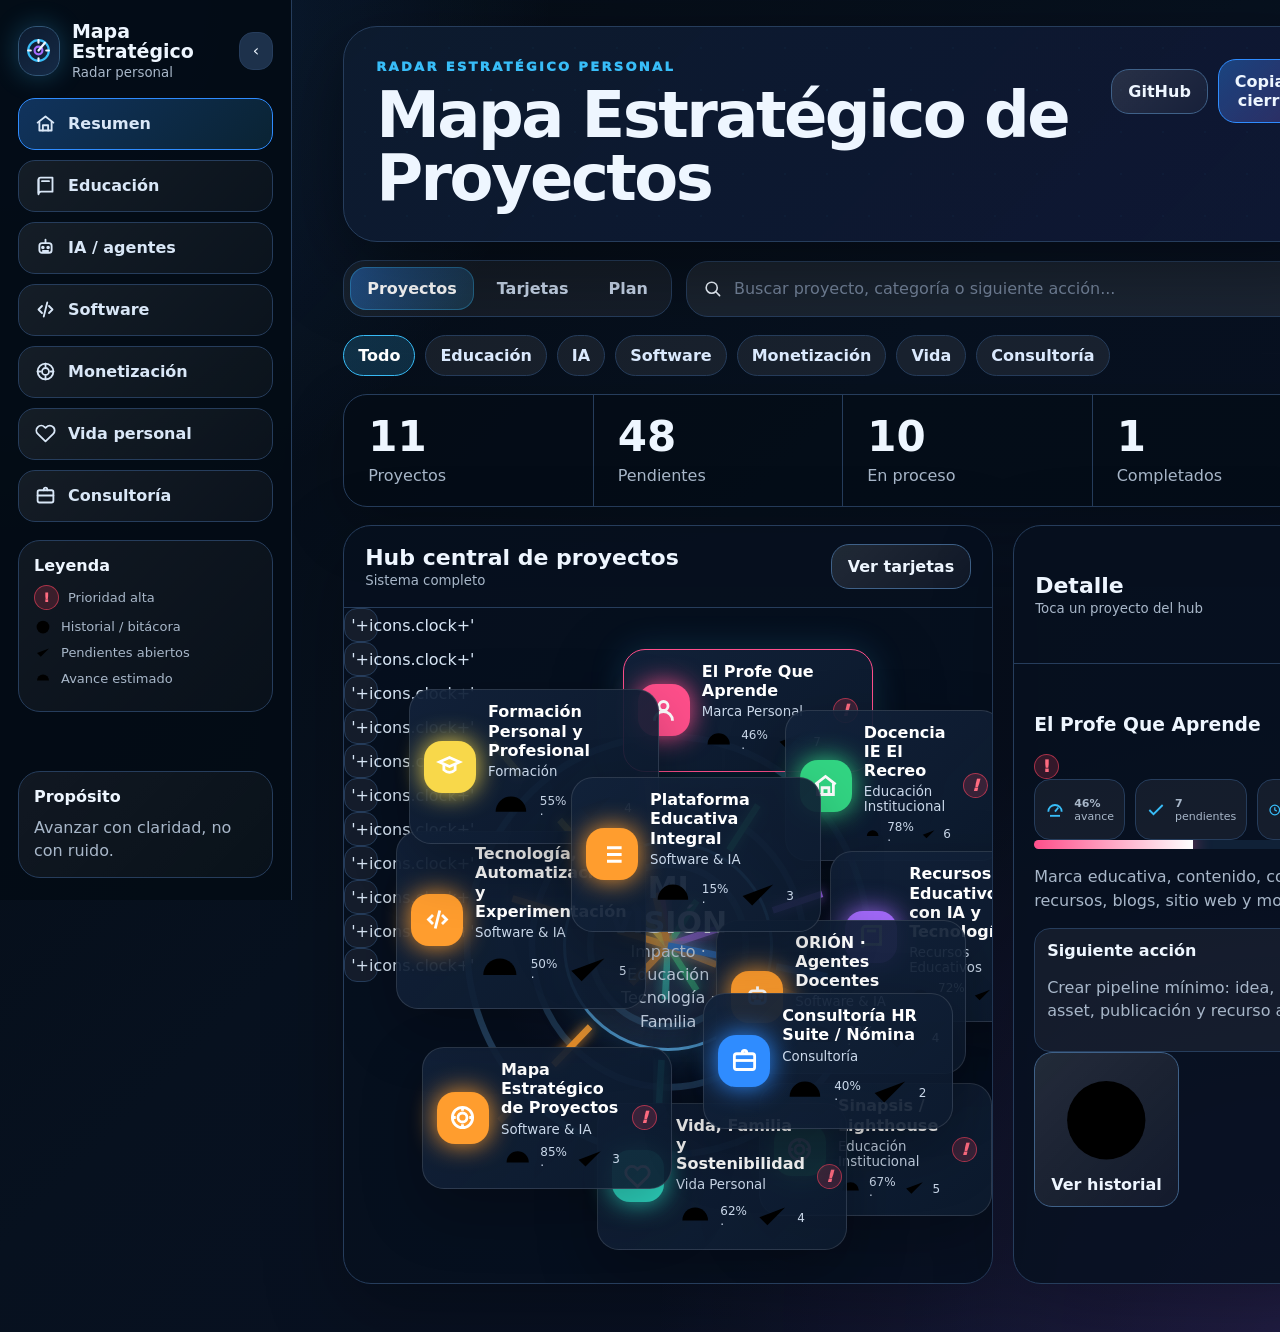
==== index.html @ 44d4d906 "Ajustar vista tablet con hub flotante y modal de proyecto" ====
<!doctype html>
<html lang="es">
<head>
<meta charset="utf-8" />
<meta name="viewport" content="width=device-width, initial-scale=1" />
<meta name="theme-color" content="#07111f" />
<title>Mapa Estratégico de Proyectos</title>
<style>
:root{--bg:#07111f;--panel:#0b1628;--card:#12223a;--card2:#17283f;--line:#263d5c;--line2:#3f6188;--txt:#eef6ff;--muted:#a8b7c9;--soft:#1d314b;--blue:#2f8cff;--cyan:#38bdf8;--green:#32d583;--purple:#a66cff;--pink:#ff4f8b;--orange:#ff9d2e;--yellow:#f8d84a;--teal:#2dd4bf;--red:#ff435f;--shadow:0 24px 80px rgba(0,0,0,.38)}
*{box-sizing:border-box}html{scroll-behavior:smooth}body{margin:0;min-height:100vh;color:var(--txt);font-family:Inter,system-ui,-apple-system,"Segoe UI",Roboto,Arial,sans-serif;background:radial-gradient(circle at top left,rgba(47,140,255,.18),transparent 30%),radial-gradient(circle at bottom right,rgba(166,108,255,.14),transparent 34%),linear-gradient(135deg,#050b13,#07111f 48%,#0a1024)}button,input,a{font:inherit}button{cursor:pointer}svg{display:block}.shell{display:grid;grid-template-columns:292px 1fr;min-height:100vh}.side{position:sticky;top:0;height:100vh;padding:22px 18px;background:rgba(4,12,22,.94);border-right:1px solid var(--line);display:flex;flex-direction:column;gap:18px;transition:.25s;z-index:40}.side.collapsed{width:90px}.brand{display:flex;align-items:center;gap:12px;min-height:56px;text-decoration:none;color:var(--txt)}.logo{width:50px;height:50px;border-radius:18px;display:grid;place-items:center;background:linear-gradient(145deg,#0d1b2f,#152a46);border:1px solid #315677;box-shadow:0 0 26px rgba(56,189,248,.28)}.logo svg{width:31px;height:31px}.brand b{display:block;font-size:19px;line-height:1.05}.brand small{display:block;color:var(--muted);margin-top:3px}.collapse{margin-left:auto;width:38px;height:38px;border:1px solid var(--line);border-radius:14px;background:var(--soft);color:var(--txt)}.side.collapsed .brandText,.side.collapsed .nav span,.side.collapsed .legend,.side.collapsed .purpose{display:none}.side.collapsed .brand{justify-content:center}.side.collapsed .collapse{position:absolute;right:-18px;top:28px}.nav{display:grid;gap:10px}.nav button{height:52px;border:1px solid var(--line);border-radius:17px;background:linear-gradient(135deg,rgba(255,255,255,.07),rgba(255,255,255,.03));color:#d9e7f7;display:flex;align-items:center;gap:12px;padding:0 16px;text-align:left;font-weight:780;transition:.2s}.nav button:hover,.nav button.active{background:linear-gradient(135deg,rgba(47,140,255,.30),rgba(56,189,248,.13));border-color:#2f8cff}.nav svg{width:21px;height:21px;stroke:currentColor;fill:none;stroke-width:2.1;stroke-linecap:round;stroke-linejoin:round}.legend,.purpose{border:1px solid var(--line);border-radius:22px;padding:15px;background:linear-gradient(135deg,rgba(255,255,255,.055),rgba(255,255,255,.025))}.legend h4,.purpose h4{margin:0 0 10px}.legendRow{display:flex;align-items:center;gap:9px;color:var(--muted);font-size:13px;margin:8px 0}.legendRow svg{width:18px;height:18px}.purpose{margin-top:auto}.purpose p{margin:0;color:var(--muted);line-height:1.45}.main{min-width:0;padding:26px clamp(18px,4vw,58px) 48px;display:grid;gap:18px}.topbar{display:none}.hero{display:flex;justify-content:space-between;gap:18px;align-items:flex-start;border:1px solid var(--line);border-radius:34px;padding:32px;background:linear-gradient(135deg,rgba(13,27,47,.96),rgba(14,23,52,.9));box-shadow:var(--shadow);position:relative;overflow:hidden}.hero:before{content:"";position:absolute;inset:0;background-image:radial-gradient(circle,rgba(56,189,248,.18) 1px,transparent 1.5px);background-size:42px 42px;opacity:.16}.hero>*{position:relative}.eyebrow{margin:0 0 10px;color:var(--cyan);letter-spacing:.18em;text-transform:uppercase;font-weight:950;font-size:13px}.hero h1{margin:0;font-size:clamp(34px,5vw,70px);line-height:.98;letter-spacing:-.04em}.heroActions{display:flex;gap:10px;align-items:center}.btn{border:1px solid var(--line2);border-radius:18px;padding:12px 16px;color:var(--txt);background:linear-gradient(135deg,rgba(255,255,255,.11),rgba(255,255,255,.04));text-decoration:none;font-weight:850;transition:.18s}.btn:hover,.chip:hover,.tab:hover{transform:translateY(-1px);filter:brightness(1.08)}.btn.primary{background:linear-gradient(135deg,rgba(47,140,255,.38),rgba(166,108,255,.22));border-color:#2f8cff}.tabs{display:grid;grid-template-columns:auto 1fr;gap:14px;align-items:center}.tabbox{display:flex;gap:6px;padding:6px;background:rgba(255,255,255,.06);border:1px solid var(--line);border-radius:22px;overflow:auto}.tab{white-space:nowrap;border:0;border-radius:16px;padding:12px 17px;color:#c8d7eb;background:transparent;font-weight:850}.tab.active{color:#fff;background:linear-gradient(135deg,rgba(47,140,255,.42),rgba(56,189,248,.15));box-shadow:inset 0 0 0 1px rgba(56,189,248,.35)}.search{display:flex;align-items:center;gap:10px;min-height:56px;padding:0 16px;border:1px solid var(--line);border-radius:22px;background:rgba(255,255,255,.08);min-width:0}.search input{border:0;outline:0;background:transparent;color:var(--txt);width:100%;min-width:0}.search input::placeholder{color:#74849b}.filters{display:flex;flex-wrap:wrap;gap:10px}.chip{border:1px solid var(--line);border-radius:999px;padding:10px 14px;color:#dbeafe;background:rgba(255,255,255,.07);font-weight:820}.chip.active{background:rgba(56,189,248,.18);border-color:#38bdf8;color:#fff}.stats{display:grid;grid-template-columns:repeat(4,minmax(0,1fr));border:1px solid var(--line);border-radius:24px;overflow:hidden;background:rgba(4,12,22,.72);box-shadow:0 20px 60px rgba(0,0,0,.23)}.stat{padding:21px 24px;border-right:1px solid var(--line)}.stat:last-child{border-right:0}.stat b{display:block;font-size:42px;line-height:1;margin-bottom:8px}.stat span{color:var(--muted)}.view{display:none;animation:fadeUp .28s ease both}.view.active{display:block}@keyframes fadeUp{from{opacity:0;transform:translateY(10px)}to{opacity:1;transform:none}}.panel{border:1px solid var(--line);border-radius:28px;background:rgba(7,17,31,.82);box-shadow:0 24px 80px rgba(0,0,0,.28);overflow:hidden}.panelHead{padding:18px 21px;border-bottom:1px solid var(--line);display:flex;align-items:center;justify-content:space-between;gap:12px}.panelHead h2{margin:0;font-size:22px}.panelHead small{color:var(--muted)}.desktopHub{display:grid;grid-template-columns:minmax(650px,1.55fr) minmax(330px,.75fr);gap:20px}.radar{position:relative;min-height:675px;overflow:hidden;background:radial-gradient(circle at 50% 50%,rgba(56,189,248,.13),transparent 20%),radial-gradient(circle at 50% 50%,rgba(166,108,255,.08),transparent 38%)}.orbits{position:absolute;inset:0;width:100%;height:100%;z-index:0}.pulseLine{stroke-dasharray:8 9;animation:lineFlow 7s linear infinite}@keyframes lineFlow{to{stroke-dashoffset:-160}}.centerNode{position:absolute;z-index:2;left:50%;top:50%;transform:translate(-50%,-50%);width:210px;height:210px;border-radius:50%;display:grid;place-items:center;text-align:center;padding:26px;border:3px solid rgba(91,177,234,.8);background:radial-gradient(circle at 35% 24%,rgba(255,255,255,.12),rgba(18,34,58,.96));box-shadow:0 0 40px rgba(56,189,248,.22),inset 0 0 35px rgba(56,189,248,.08);animation:corePulse 3.2s ease-in-out infinite}@keyframes corePulse{50%{box-shadow:0 0 54px rgba(56,189,248,.34),inset 0 0 40px rgba(56,189,248,.13)}}.centerNode b{font-size:30px}.centerNode span{color:#cbd9eb;line-height:1.45}.floatNode{position:absolute;z-index:3;min-width:218px;max-width:250px;border:1px solid rgba(255,255,255,.12);border-radius:22px;padding:12px 14px;background:linear-gradient(135deg,rgba(18,34,58,.95),rgba(13,27,47,.90));box-shadow:0 22px 60px rgba(0,0,0,.26);display:grid;grid-template-columns:52px 1fr auto;align-items:center;gap:12px;color:var(--txt);text-align:left;transition:.22s;animation:floatIn .45s ease both, hoverFloat 5s ease-in-out infinite;animation-delay:var(--d,0s)}@keyframes floatIn{from{opacity:0;transform:translateY(18px) scale(.96)}to{opacity:1;transform:none}}@keyframes hoverFloat{50%{translate:0 -5px}}.floatNode:hover,.floatNode.selected{border-color:var(--c);box-shadow:0 0 34px rgba(56,189,248,.18),0 20px 70px rgba(0,0,0,.34);transform:translateY(-3px)}.nodeIcon{width:52px;height:52px;border-radius:18px;background:var(--c);display:grid;place-items:center;box-shadow:0 0 26px var(--c)}.nodeIcon svg{width:27px;height:27px;stroke:#fff;fill:none;stroke-width:2.5}.floatNode b{font-size:16px;line-height:1.14;color:#fff}.floatNode small{display:block;color:#cbd9eb;margin-top:4px}.nodeStats{display:flex;align-items:center;gap:6px;margin-top:6px;color:#cbd9eb;font-size:12px}.warn{display:inline-grid;place-items:center;width:25px;height:25px;border-radius:999px;background:rgba(255,67,95,.18);border:1px solid rgba(255,67,95,.58);color:#ff6b80;font-weight:950;animation:warnPulse 1.9s ease-in-out infinite}@keyframes warnPulse{50%{box-shadow:0 0 18px rgba(255,67,95,.35)}}.histBtn{width:34px;height:34px;border-radius:13px;border:1px solid var(--line);background:rgba(255,255,255,.06);color:#d9e7f7;display:grid;place-items:center;transition:.18s}.histBtn:hover{border-color:var(--cyan);background:rgba(56,189,248,.14)}.histBtn svg{width:19px;height:19px;stroke:currentColor;fill:none;stroke-width:2.2}.p0{left:43%;top:6%}.p1{left:68%;top:15%}.p2{left:75%;top:36%}.p3{left:64%;bottom:10%}.p4{left:39%;bottom:5%}.p5{left:12%;bottom:14%}.p6{left:8%;top:33%}.p7{left:10%;top:12%}.p8{right:4%;bottom:31%}.p9{left:35%;top:25%}.p10{right:6%;top:57%}.sidePanel{display:grid;gap:12px}.sidePanel .detail{padding:20px}.iconStats{display:grid;grid-template-columns:repeat(3,1fr);gap:10px}.miniStat{border:1px solid var(--line);border-radius:16px;padding:10px;background:rgba(255,255,255,.055);display:flex;align-items:center;gap:9px}.miniStat svg{width:20px;height:20px;stroke:var(--cyan);fill:none;stroke-width:2.2}.miniStat b{display:block}.miniStat span{display:block;color:var(--muted);font-size:11px}.progress{height:9px;background:#102137;border-radius:999px;overflow:hidden}.progress i{display:block;height:100%;background:linear-gradient(90deg,var(--c),#fff);box-shadow:0 0 18px var(--c)}.detail p{color:var(--muted);line-height:1.46}.miniBox{border:1px solid var(--line);border-radius:16px;padding:12px;background:rgba(255,255,255,.05)}.cardsGrid{display:grid;grid-template-columns:repeat(3,minmax(260px,1fr));gap:16px}.projectCard{border:1px solid var(--line);border-radius:24px;background:linear-gradient(145deg,rgba(18,34,58,.96),rgba(11,22,40,.98));box-shadow:0 20px 70px rgba(0,0,0,.25);padding:18px;display:grid;gap:13px;position:relative;overflow:hidden;color:var(--txt);text-align:left;transition:.2s}.projectCard:hover{transform:translateY(-3px)}.projectCard:before{content:"";position:absolute;left:0;top:0;right:0;height:4px;background:var(--c)}.projectCardTop{display:grid;grid-template-columns:48px 1fr auto;align-items:center;gap:12px}.projectCard h3{margin:0;font-size:18px}.projectCard p{margin:0;color:var(--muted);line-height:1.45}.tags{display:flex;flex-wrap:wrap;gap:6px}.tag{font-size:11px;padding:5px 8px;border-radius:999px;background:rgba(255,255,255,.08);border:1px solid var(--line);color:#c8d7eb}.planList{display:grid;gap:12px}.planItem{display:grid;grid-template-columns:auto 1fr auto;gap:12px;align-items:start;border:1px solid var(--line);border-left:5px solid var(--c);border-radius:18px;padding:15px;background:rgba(255,255,255,.05)}.planItem p{margin:4px 0 0;color:var(--muted)}.mobileList{display:none}.modal{position:fixed;inset:0;z-index:90;display:none;align-items:center;justify-content:center;padding:18px;background:rgba(1,6,13,.66);backdrop-filter:blur(10px)}.modal.open{display:flex;animation:fadeUp .18s ease both}.modalCard{width:min(640px,100%);max-height:min(86vh,780px);overflow:auto;border:1px solid var(--line2);border-radius:28px;background:linear-gradient(145deg,#0b1628,#111f35);box-shadow:0 30px 100px rgba(0,0,0,.55);animation:modalIn .22s ease both}@keyframes modalIn{from{opacity:0;transform:translateY(16px) scale(.97)}to{opacity:1;transform:none}}.modalHead{display:grid;grid-template-columns:58px 1fr auto;gap:13px;align-items:center;padding:20px;border-bottom:1px solid var(--line)}.modalIcon{width:58px;height:58px;border-radius:20px;display:grid;place-items:center;background:var(--c);box-shadow:0 0 24px var(--c)}.modalIcon svg{width:31px;height:31px;stroke:#fff;fill:none;stroke-width:2.5}.modalHead h3{margin:0}.close{width:38px;height:38px;border-radius:14px;border:1px solid var(--line);background:rgba(255,255,255,.07);color:#fff}.modalBody{padding:18px 20px;display:grid;gap:14px}.historyList{display:grid;gap:9px}.historyItem{display:grid;grid-template-columns:auto 1fr;gap:10px;align-items:start}.historyDot{width:11px;height:11px;border-radius:99px;background:var(--c);margin-top:6px;box-shadow:0 0 14px var(--c)}.toast{position:fixed;right:18px;bottom:18px;border:1px solid var(--line);border-radius:16px;padding:13px 16px;background:#081525;color:#fff;box-shadow:var(--shadow);opacity:0;transform:translateY(12px);transition:.2s;z-index:100}.toast.show{opacity:1;transform:translateY(0)}
@media(max-width:1180px){.shell{grid-template-columns:1fr}.side{position:fixed;left:0;top:0;bottom:0;width:292px;height:auto;transform:translateX(-104%);box-shadow:var(--shadow)}.side.open{transform:translateX(0)}.side.collapsed{width:292px}.side.collapsed .brandText,.side.collapsed .nav span,.side.collapsed .legend,.side.collapsed .purpose{display:block}.collapse{display:none}.topbar{display:flex;position:sticky;top:0;z-index:35;align-items:center;justify-content:space-between;padding:11px 14px;border-bottom:1px solid var(--line);background:rgba(4,12,22,.95);backdrop-filter:blur(12px)}.menuBtn{width:42px;height:42px;border-radius:14px;border:1px solid var(--line);background:var(--soft);color:#fff}.topbarTitle{display:flex;align-items:center;gap:10px;font-weight:900}.topbar .logo{width:36px;height:36px;border-radius:14px}.topbar .logo svg{width:23px;height:23px}.main{padding:16px}.desktopHub{grid-template-columns:1fr}.radar{min-height:690px}.sidePanel{display:none}.cardsGrid{grid-template-columns:repeat(2,minmax(240px,1fr))}.floatNode{min-width:190px;max-width:218px;padding:11px;grid-template-columns:48px 1fr auto}.nodeIcon{width:48px;height:48px}.p0{left:36%;top:6%}.p1{left:66%;top:11%}.p2{left:70%;top:34%}.p3{left:66%;bottom:12%}.p4{left:40%;bottom:5%}.p5{left:10%;bottom:15%}.p6{left:7%;top:34%}.p7{left:9%;top:13%}.p8{right:4%;bottom:31%}.p9{left:36%;top:24%}.p10{right:6%;top:54%}}
@media(max-width:720px){body{background:#07111f}.main{padding:12px;gap:13px}.hero{padding:16px 17px;border-radius:22px}.hero h1{font-size:31px;line-height:1.02}.eyebrow{font-size:10px}.heroActions .btn:first-child{display:none}.btn{padding:10px 12px;border-radius:14px}.tabs{grid-template-columns:1fr}.tabbox{width:100%;display:grid;grid-template-columns:repeat(3,1fr);gap:5px}.tab{padding:10px 8px;font-size:12px}.search{min-height:48px;border-radius:18px}.filters{display:flex;overflow:auto;flex-wrap:nowrap;padding-bottom:2px}.chip{white-space:nowrap;padding:9px 12px;font-size:12px}.stats{grid-template-columns:repeat(4,1fr);border-radius:18px}.stat{padding:13px 9px;text-align:center}.stat b{font-size:27px}.stat span{font-size:10px}.desktopHub{display:block}.radar{display:none}.sidePanel{display:none}.mobileList{display:grid;gap:10px;padding:12px}.panelHead h2{font-size:18px}.panelHead .btn{display:none}.cardsGrid{grid-template-columns:1fr}.projectCard{padding:13px;border-radius:18px}.projectCard.compact{grid-template-columns:42px 1fr auto;display:grid;align-items:center;gap:10px}.projectCard.compact .projectCardTop{display:contents}.projectCard.compact .nodeIcon{width:42px;height:42px;border-radius:15px}.projectCard.compact h3{font-size:14px;line-height:1.15}.projectCard.compact p,.projectCard.compact .tags,.projectCard.compact .progress,.projectCard.compact .extra{display:none}.mobileStats{display:flex;align-items:center;gap:7px;justify-content:flex-end}.mStat{display:inline-flex;align-items:center;gap:3px;border:1px solid var(--line);background:rgba(255,255,255,.06);border-radius:999px;padding:5px 7px;color:#dce9f8;font-size:11px;font-weight:900}.mStat svg{width:14px;height:14px;stroke:currentColor;fill:none;stroke-width:2.4}.projectCard.open{display:block}.projectCard.open .projectCardTop{display:grid;grid-template-columns:42px 1fr auto}.projectCard.open p,.projectCard.open .tags,.projectCard.open .progress,.projectCard.open .extra{display:block}.projectCard.open .tags{display:flex}.projectCard.open .progress{margin:10px 0}.projectCard.open .extra{animation:drop .22s ease both}@keyframes drop{from{opacity:0;transform:translateY(-6px)}to{opacity:1;transform:none}}.modal{align-items:end;padding:0}.modalCard{border-radius:26px 26px 0 0;max-height:86vh}.modalHead{grid-template-columns:48px 1fr auto}.modalIcon{width:48px;height:48px}.iconStats{grid-template-columns:repeat(2,1fr)}}
</style>
</head>
<body>
<div class="shell">
  <aside id="side" class="side">
    <a class="brand" href="./" aria-label="Mapa Estratégico"><span class="logo" id="logo"></span><span class="brandText"><b>Mapa Estratégico</b><small>Radar personal</small></span><button class="collapse" id="collapse" type="button" aria-label="Colapsar menú">‹</button></a>
    <nav class="nav" id="nav"></nav>
    <section class="legend"><h4>Leyenda</h4><div class="legendRow"><span class="warn">!</span><span>Prioridad alta</span></div><div class="legendRow"><span id="lgClock"></span><span>Historial / bitácora</span></div><div class="legendRow"><span id="lgCheck"></span><span>Pendientes abiertos</span></div><div class="legendRow"><span id="lgGauge"></span><span>Avance estimado</span></div></section>
    <section class="purpose"><h4>Propósito</h4><p>Avanzar con claridad, no con ruido.</p></section>
  </aside>
  <div>
    <header class="topbar"><button id="menu" class="menuBtn" type="button">☰</button><div class="topbarTitle"><span class="logo" id="topLogo"></span><span>Mapa Estratégico</span></div><button class="btn" id="copyTop" type="button">Copiar</button></header>
    <main class="main">
      <section class="hero"><div><p class="eyebrow">Radar estratégico personal</p><h1>Mapa Estratégico de Proyectos</h1></div><div class="heroActions"><a class="btn" href="https://github.com/Anfaliz1703/Mapa-Estrategico-de-Proyectos" target="_blank" rel="noopener">GitHub</a><button class="btn primary" id="copy" type="button">Copiar cierre</button></div></section>
      <section class="tabs"><div class="tabbox" id="tabs"><button class="tab active" data-view="hub">Proyectos</button><button class="tab" data-view="cards">Tarjetas</button><button class="tab" data-view="plan">Plan</button></div><label class="search"><span id="searchIcon"></span><input id="q" placeholder="Buscar proyecto, categoría o siguiente acción..." /></label></section>
      <section class="filters" id="filters"></section>
      <section class="stats"><article class="stat"><b id="sTotal">0</b><span>Proyectos</span></article><article class="stat"><b id="sPend">0</b><span>Pendientes</span></article><article class="stat"><b id="sProg">0</b><span>En proceso</span></article><article class="stat"><b id="sDone">1</b><span>Completados</span></article></section>
      <section id="hub" class="view active"><div class="desktopHub"><article class="panel"><div class="panelHead"><div><h2 id="hubTitle">Hub central de proyectos</h2><small>Sistema completo</small></div><button class="btn" data-view="cards" type="button">Ver tarjetas</button></div><div class="radar"><svg class="orbits" viewBox="0 0 100 100" preserveAspectRatio="none" id="lines"></svg><div class="centerNode"><div><b>MI VISIÓN</b><br><span>Impacto · Educación<br>Tecnología · Familia</span></div></div><div id="nodes"></div></div><div class="mobileList" id="mobileList"></div></article><aside class="panel sidePanel"><div class="panelHead"><div><h2>Detalle</h2><small>Toca un proyecto del hub</small></div></div><div class="detail" id="detail"></div></aside></div></section>
      <section id="cards" class="view"><article class="panel"><div class="panelHead"><div><h2 id="cardsTitle">Tarjetas con porcentajes</h2><small>Vista completa de proyectos</small></div></div><div class="mobileList cardsGrid" id="cardsGrid"></div></article></section>
      <section id="plan" class="view"><article class="panel"><div class="panelHead"><div><h2>Plan operativo</h2><small>Siguientes acciones ordenadas por urgencia</small></div><button class="btn" id="copyPlan" type="button">Copiar plan</button></div><div class="detail planList" id="planList"></div></article></section>
    </main>
  </div>
</div>
<div class="modal" id="modal" aria-hidden="true"><article class="modalCard" role="dialog" aria-modal="true"><div class="modalHead"><span class="modalIcon" id="modalIcon"></span><div><h3 id="modalTitle">Proyecto</h3><small id="modalSub" style="color:var(--muted)"></small></div><button class="close" id="closeModal" type="button">×</button></div><div class="modalBody" id="modalBody"></div></article></div>
<div class="toast" id="toast"></div>
<script>
(()=>{"use strict";
const colors={educacion:'#32d583',recursos:'#a66cff',marca:'#ff4f8b',software:'#ff9d2e',formacion:'#f8d84a',vida:'#2dd4bf',consultoria:'#2f8cff'};
const icons={radar:'<svg viewBox="0 0 24 24"><circle cx="12" cy="12" r="8" fill="none" stroke="#38bdf8" stroke-width="1.7"/><circle cx="12" cy="12" r="3" fill="none" stroke="#a66cff" stroke-width="1.7"/><path d="M12 12l5-6M4 12h2m12 0h2M12 4v2m0 12v2" fill="none" stroke="#eef6ff" stroke-width="1.7" stroke-linecap="round"/></svg>',search:'<svg viewBox="0 0 24 24" width="19" height="19"><circle cx="11" cy="11" r="7" fill="none" stroke="currentColor" stroke-width="2"/><path d="M16.5 16.5L21 21" fill="none" stroke="currentColor" stroke-width="2" stroke-linecap="round"/></svg>',clock:'<svg viewBox="0 0 24 24"><circle cx="12" cy="12" r="8.5"/><path d="M12 7v5l3.5 2"/></svg>',check:'<svg viewBox="0 0 24 24"><path d="M20 6L9 17l-5-5"/></svg>',gauge:'<svg viewBox="0 0 24 24"><path d="M4 14a8 8 0 0 1 16 0"/><path d="M12 14l4-5"/><path d="M6 19h12"/></svg>',home:'<svg viewBox="0 0 24 24"><path d="M3 11l9-7 9 7"/><path d="M5 10v10h14V10"/><path d="M9 20v-6h6v6"/></svg>',book:'<svg viewBox="0 0 24 24"><path d="M4 5.5A2.5 2.5 0 0 1 6.5 3H20v16H7a3 3 0 0 0-3 3z"/><path d="M4 5.5v15"/><path d="M8 7h8"/></svg>',user:'<svg viewBox="0 0 24 24"><circle cx="12" cy="8" r="4"/><path d="M4 21a8 8 0 0 1 16 0"/></svg>',code:'<svg viewBox="0 0 24 24"><path d="M8 8l-4 4 4 4"/><path d="M16 8l4 4-4 4"/><path d="M14 4l-4 16"/></svg>',cap:'<svg viewBox="0 0 24 24"><path d="M3 8l9-4 9 4-9 4-9-4z"/><path d="M7 10v5c3 3 7 3 10 0v-5"/></svg>',heart:'<svg viewBox="0 0 24 24"><path d="M20.8 4.6a5.5 5.5 0 0 0-7.8 0L12 5.6l-1-1a5.5 5.5 0 0 0-7.8 7.8L12 21l8.8-8.6a5.5 5.5 0 0 0 0-7.8z"/></svg>',brief:'<svg viewBox="0 0 24 24"><path d="M10 6V5a2 2 0 0 1 2-2h0a2 2 0 0 1 2 2v1"/><rect x="3" y="6" width="18" height="14" rx="2"/><path d="M3 12h18"/></svg>',bot:'<svg viewBox="0 0 24 24"><rect x="5" y="7" width="14" height="11" rx="3"/><path d="M12 7V3"/><circle cx="9" cy="12" r="1"/><circle cx="15" cy="12" r="1"/><path d="M9 16h6"/></svg>',target:'<svg viewBox="0 0 24 24"><circle cx="12" cy="12" r="9"/><circle cx="12" cy="12" r="4"/><path d="M12 3v3m0 12v3m9-9h-3M6 12H3"/></svg>',list:'<svg viewBox="0 0 24 24"><path d="M8 6h13M8 12h13M8 18h13"/><path d="M3 6h.01M3 12h.01M3 18h.01"/></svg>',alert:'<svg viewBox="0 0 24 24"><path d="M12 9v4"/><path d="M12 17h.01"/><path d="M10.3 3.9L2.5 18a2 2 0 0 0 1.7 3h15.6a2 2 0 0 0 1.7-3L13.7 3.9a2 2 0 0 0-3.4 0z"/></svg>'};
const areas={educacion:['Educación Institucional','home','educacion'],recursos:['Recursos Educativos','book','recursos'],marca:['Marca Personal','user','marca'],software:['Software & IA','code','software'],formacion:['Formación','cap','formacion'],vida:['Vida Personal','heart','vida'],consultoria:['Consultoría','brief','consultoria']};
const projects=[
{id:'epqa',n:'El Profe Que Aprende',a:'marca',st:'Activo estratégico',pr:'Alta',pg:46,pe:7,ic:'user',cat:['monetizacion','educacion','contenido'],obj:'Marca educativa, contenido, comunidad, recursos, blogs, sitio web y monetización.',next:'Crear pipeline mínimo: idea, guion, asset, publicación y recurso asociado.',hist:['Se definió como frente rentable a mediano plazo.','Se contempló agente para generar recursos desde formulario.','Quedó enlazado con recursos educativos y ORIÓN.']},
{id:'docencia',n:'Docencia IE El Recreo',a:'educacion',st:'Activo permanente',pr:'Alta',pg:78,pe:6,ic:'home',cat:['educacion','planeacion','feria'],obj:'Planeaciones, notas, asistencias, controles diarios, desempeños, ESTEMBRANDO, CafeTech, CafeSec, feria, malla y actas.',next:'Crear tablero por grado, materia, evidencia pendiente y notas mínimas.',hist:['Se consolidaron obligaciones docentes principales.','Se ubicó ESTEMBRANDO con CafeTech y CafeSec.','Se identificó el cierre de notas como dolor crítico.']},
{id:'recursos',n:'Recursos Educativos con IA y Tecnología',a:'recursos',st:'Activo',pr:'Alta',pg:72,pe:5,ic:'book',cat:['educacion','ia','guias'],obj:'Guías PDF, HTML offline, Cornell, laboratorios virtuales, plantillas, rúbricas y apps de clase.',next:'Separar plantillas maestras, recursos de prueba y recursos listos para publicar.',hist:['Se fusionaron guías y apps de clase en un solo frente.','Se retiraron juegos estudiantiles de este proyecto.','Quedó conectado con Docencia, EPQA y ORIÓN.']},
{id:'sinapsis',n:'Sinapsis / Lighthouse',a:'educacion',st:'En operación',pr:'Alta',pg:67,pe:5,ic:'target',cat:['educacion','programacion','estudiantes'],obj:'Clases infantiles y juveniles, convenio Lighthouse, Scratch, Micro:bit, construcción y juegos estudiantiles.',next:'Formalizar ruta por niveles y separar infantil, juvenil y Lighthouse dentro del tablero.',hist:['Se aclaró que los juegos de Martín, Samantha y Emanuel pertenecen a Sinapsis.','Se ubicó Lighthouse como convenio dentro de Sinapsis.','Se definió necesidad de ruta por niveles.']},
{id:'vida',n:'Vida, Familia y Sostenibilidad',a:'vida',st:'Activo permanente',pr:'Alta',pg:62,pe:4,ic:'heart',cat:['vida-personal','bienestar','familia'],obj:'Sueño, salud, pareja, Matteo, rutinas familiares, entrenamientos, finanzas y límites de carga.',next:'Crear semáforo de sobrecarga que cruce sueño, pendientes y proyectos activos.',hist:['Se reconoció que la sobrecarga afecta sueño y familia.','Se decidió visibilizar vida personal dentro del mapa.']},
{id:'mapa',n:'Mapa Estratégico de Proyectos',a:'software',st:'En construcción',pr:'Alta',pg:85,pe:3,ic:'target',cat:['software','automatizacion','visualizacion'],obj:'Repositorio, dashboard, bitácora diaria, pendientes, decisiones, bloqueos e historial por proyecto.',next:'Conectar porcentajes e historial con los archivos de bitácora reales.',hist:['Se creó repositorio en GitHub.','Se activó GitHub Pages.','Se aprobó vista base con hub y móvil compacto.']},
{id:'orion',n:'ORIÓN · Agentes Docentes',a:'software',st:'Diseño',pr:'Media',pg:28,pe:4,ic:'bot',cat:['ia','agentes','github'],obj:'Sistema de agentes: ORIÓN recibe intención, MERLIN genera recursos y SÉNECA valida calidad y coherencia.',next:'Definir MVP: generar una guía desde formulario y dejarla lista para revisión.',hist:['Se aclaró que ORIÓN apoya Docencia y Recursos.','Se propuso flujo ORIÓN, MERLIN y SÉNECA.']},
{id:'formacion',n:'Formación Personal y Profesional',a:'formacion',st:'Activo',pr:'Media',pg:55,pe:4,ic:'cap',cat:['doctorado','ingles','ia'],obj:'Doctorado, inglés, IA, eventos, convocatorias, portafolio, ingreso, ascenso y certificaciones.',next:'Crear portafolio cronológico de logros, certificados y participaciones.',hist:['Se identificó sobrecarga por estudio nocturno.','Se integró ingreso y ascenso docente.']},
{id:'tecnologia',n:'Tecnología, Automatización y Experimentación',a:'software',st:'Activo',pr:'Media',pg:50,pe:5,ic:'code',cat:['software','ia','pwa'],obj:'GitHub, Vercel, MongoDB, PWA, ChatGPT, agentes, MCP, apps, automatizaciones y hardware personal.',next:'Priorizar la PWA Radar Estratégico como interfaz visual del mapa.',hist:['Se propuso una PWA para notificaciones visuales.','Se ubicó GitHub Pages como vitrina inicial.']},
{id:'plataforma',n:'Plataforma Educativa Integral',a:'software',st:'Idea avanzada',pr:'Media',pg:15,pe:3,ic:'list',cat:['software','educacion','notas'],obj:'Plataforma simple para notas, asistencia, observaciones, convivencia, comités y consulta de familias.',next:'Definir MVP: notas + asistencia + observaciones básicas.',hist:['Se separó como proyecto nuevo.','Se identificó ORIENTA como módulo convivencial.']},
{id:'hr',n:'Consultoría HR Suite / Nómina',a:'consultoria',st:'Ocasional',pr:'Media',pg:40,pe:2,ic:'brief',cat:['consultoria','software'],obj:'Revisión técnica, roadmaps, casos puntuales, validación de archivos, reuniones con Víctor y documentación.',next:'Mantenerlo como frente ocasional con límites estrictos.',hist:['Se definieron límites: reunión máximo 2 horas y tareas de 90 minutos.','Se mantiene como consultoría ocasional.']}
];
let filter='todos',view='hub',query='',selected=projects[0];
const $=s=>document.querySelector(s),$$=s=>[...document.querySelectorAll(s)],byUrg=(a,b)=>(b.pr==='Alta')-(a.pr==='Alta')||b.pe-a.pe||b.pg-a.pg,visible=()=>projects.filter(p=>(filter==='todos'||filter===p.a||p.cat.includes(filter)||(filter==='ia'&&p.cat.includes('ia')))&&JSON.stringify(p).toLowerCase().includes(query));
function icon(name){return icons[name]||icons.target}function areaName(a){return areas[a][0]}function color(p){return colors[p.a]||colors.blue}function toast(t){const el=$('#toast');el.textContent=t;el.classList.add('show');setTimeout(()=>el.classList.remove('show'),1800)}
function init(){['logo','topLogo'].forEach(id=>$('#'+id).innerHTML=icons.radar);$('#searchIcon').innerHTML=icons.search;$('#lgClock').innerHTML=icons.clock;$('#lgCheck').innerHTML=icons.check;$('#lgGauge').innerHTML=icons.gauge;renderNav();renderFilters();bind();render()}
function renderNav(){const items=[['todos','Resumen','home'],['educacion','Educación','book'],['ia','IA / agentes','bot'],['software','Software','code'],['monetizacion','Monetización','target'],['vida','Vida personal','heart'],['consultoria','Consultoría','brief']];$('#nav').innerHTML=items.map(i=>`<button data-filter="${i[0]}" class="${filter===i[0]?'active':''}">${icon(i[2])}<span>${i[1]}</span></button>`).join('')}
function renderFilters(){const items=[['todos','Todo'],['educacion','Educación'],['ia','IA'],['software','Software'],['monetizacion','Monetización'],['vida','Vida'],['consultoria','Consultoría']];$('#filters').innerHTML=items.map(i=>`<button class="chip ${filter===i[0]?'active':''}" data-filter="${i[0]}">${i[1]}</button>`).join('')}
function bind(){document.addEventListener('click',e=>{const f=e.target.closest('[data-filter]');if(f){filter=f.dataset.filter;renderNav();renderFilters();render();$('#side').classList.remove('open')}const v=e.target.closest('[data-view]');if(v){view=v.dataset.view;render()}const n=e.target.closest('[data-open]');if(n){openProject(projects.find(p=>p.id===n.dataset.open),false)}const h=e.target.closest('[data-history]');if(h){e.stopPropagation();openProject(projects.find(p=>p.id===h.dataset.history),true)}if(e.target.id==='collapse')$('#side').classList.toggle('collapsed');if(e.target.id==='menu')$('#side').classList.add('open');if(e.target.id==='copy'||e.target.id==='copyTop')copyClose();if(e.target.id==='copyPlan')copyPlan();if(e.target.id==='closeModal'||e.target.id==='modal')closeModal();if(e.target.id==='hubTitle'||e.target.id==='cardsTitle'){$$('.projectCard.open').forEach(c=>c.classList.remove('open'))}});$('#q').addEventListener('input',e=>{query=e.target.value.toLowerCase().trim();render()});document.addEventListener('keydown',e=>{if(e.key==='Escape')closeModal()})}
function render(){view=innerWidth<721&&view==='cards'?'hub':view;$$('.tab').forEach(t=>{t.classList.toggle('active',t.dataset.view===view); if(innerWidth<721&&t.dataset.view==='cards')t.style.display='none'});$$('.view').forEach(x=>x.classList.toggle('active',x.id===view));const list=visible().sort(byUrg);stats(list);renderNodes(list);renderCards(list);renderMobile(list);renderPlan(list);renderDetail(selected&&list.includes(selected)?selected:list[0])}
function stats(list){$('#sTotal').textContent=list.length;$('#sPend').textContent=list.reduce((s,p)=>s+p.pe,0);$('#sProg').textContent=list.filter(p=>!['Completado','Ocasional'].includes(p.st)).length;$('#sDone').textContent=1}
function renderNodes(list){const top=list.slice(0,11);const pos=['p0','p1','p2','p3','p4','p5','p6','p7','p8','p9','p10'];$('#nodes').innerHTML=top.map((p,i)=>`<button class="floatNode ${pos[i]} ${selected&&selected.id===p.id?'selected':''}" data-open="${p.id}" style="--c:${color(p)};--d:${i*.04}s"><span class="nodeIcon">${icon(p.ic)}</span><span><b>${p.n}</b><small>${areaName(p.a)}</small><span class="nodeStats">${icons.gauge}${p.pg}% · ${icons.check}${p.pe}</span></span><span>${p.pr==='Alta'?'<i class="warn">!</i>':''}<button class="histBtn" data-history="'+p.id+'" type="button" aria-label="Ver historial">'+icons.clock+'</button></span></button>`).join('');$('#lines').innerHTML='<defs><filter id="glow"><feGaussianBlur stdDeviation=".9" result="b"/><feMerge><feMergeNode in="b"/><feMergeNode in="SourceGraphic"/></feMerge></filter></defs><circle cx="50" cy="50" r="31" fill="none" stroke="#24415f"/><circle cx="50" cy="50" r="21" fill="none" stroke="#203955"/><circle cx="50" cy="50" r="12" fill="none" stroke="#315b81"/>'+top.map((p,i)=>{const pts=[[45,13],[70,20],[78,41],[68,77],[48,84],[24,76],[19,41],[23,20],[79,61],[45,31],[82,56]][i]||[50,50];return `<line class="pulseLine" x1="50" y1="50" x2="${pts[0]}" y2="${pts[1]}" stroke="${color(p)}" filter="url(#glow)"/>`}).join('')}
function renderDetail(p){if(!p)return;selected=p;$('#detail').innerHTML=`<div class="detailTitle"><h3>${p.n}</h3>${p.pr==='Alta'?'<span class="warn">!</span>':''}</div><div class="iconStats"><div class="miniStat">${icons.gauge}<span><b>${p.pg}%</b><span>avance</span></span></div><div class="miniStat">${icons.check}<span><b>${p.pe}</b><span>pendientes</span></span></div><div class="miniStat">${icons.clock}<span><b>${p.st}</b><span>estado</span></span></div></div><div class="progress" style="--c:${color(p)}"><i style="width:${p.pg}%"></i></div><p>${p.obj}</p><div class="miniBox"><b>Siguiente acción</b><p>${p.next}</p></div><button class="btn" data-history="${p.id}" type="button">${icons.clock} Ver historial</button>`}
function card(p,compact=false){return `<article class="projectCard ${compact?'compact':''}" data-open="${p.id}" style="--c:${color(p)}"><div class="projectCardTop"><span class="nodeIcon">${icon(p.ic)}</span><div><h3>${p.n}</h3><p>${p.st}</p></div><div class="mobileStats"><span class="mStat">${icons.gauge}${p.pg}%</span><span class="mStat">${icons.check}${p.pe}</span>${p.pr==='Alta'?'<span class="warn">!</span>':''}<button class="histBtn" data-history="${p.id}" type="button" aria-label="Ver historial">${icons.clock}</button></div></div><div class="progress" style="--c:${color(p)}"><i style="width:${p.pg}%"></i></div><p>${p.obj}</p><div class="extra"><div class="miniBox"><b>Siguiente acción</b><p>${p.next}</p></div></div><div class="tags">${p.cat.slice(0,4).map(t=>`<span class="tag">${t}</span>`).join('')}</div></article>`}
function renderCards(list){$('#cardsGrid').innerHTML=list.length?list.map(p=>card(p,false)).join(''):'<div class="empty">Sin proyectos para este filtro.</div>'}
function renderMobile(list){$('#mobileList').innerHTML=list.length?list.map(p=>card(p,true)).join(''):'<div class="empty">Sin proyectos para este filtro.</div>'}
function renderPlan(list){$('#planList').innerHTML=list.sort(byUrg).map(p=>`<article class="planItem" style="--c:${color(p)}"><span class="nodeIcon">${icon(p.ic)}</span><div><b>${p.n}</b><p>${p.next}</p></div><span class="mStat">${icons.check}${p.pe}</span></article>`).join('')}
function openProject(p,history=false){if(!p)return;selected=p;renderDetail(p);$('#modalIcon').style.setProperty('--c',color(p));$('#modalIcon').innerHTML=icon(p.ic);$('#modalTitle').textContent=p.n;$('#modalSub').textContent=`${areaName(p.a)} · ${p.st}`;$('#modalBody').innerHTML=`<div class="iconStats"><div class="miniStat">${icons.gauge}<span><b>${p.pg}%</b><span>avance</span></span></div><div class="miniStat">${icons.check}<span><b>${p.pe}</b><span>pendientes</span></span></div><div class="miniStat">${p.pr==='Alta'?icons.alert:icons.clock}<span><b>${p.pr}</b><span>prioridad</span></span></div></div><div class="progress" style="--c:${color(p)}"><i style="width:${p.pg}%"></i></div><div class="miniBox"><b>Siguiente acción</b><p>${p.next}</p></div><div class="miniBox"><b>Resumen</b><p>${p.obj}</p></div><div class="miniBox"><b>${icons.clock} Historial</b><div class="historyList">${p.hist.map(x=>`<div class="historyItem"><span class="historyDot" style="--c:${color(p)}"></span><span>${x}</span></div>`).join('')}</div></div>`;$('#modal').classList.add('open');$('#modal').setAttribute('aria-hidden','false')}
function closeModal(){$('#modal').classList.remove('open');$('#modal').setAttribute('aria-hidden','true')}
function copyClose(){navigator.clipboard?.writeText('Jarvis, registra avance del día en el Mapa Estratégico de Proyectos: avances, pendientes, decisiones, bloqueos, siguiente acción e historial por proyecto.');toast('Cierre copiado')}
function copyPlan(){const t=visible().sort(byUrg).map(p=>`- ${p.n}: ${p.next}`).join('\n');navigator.clipboard?.writeText(t);toast('Plan copiado')}
init();})();
</script>
</body>
</html>
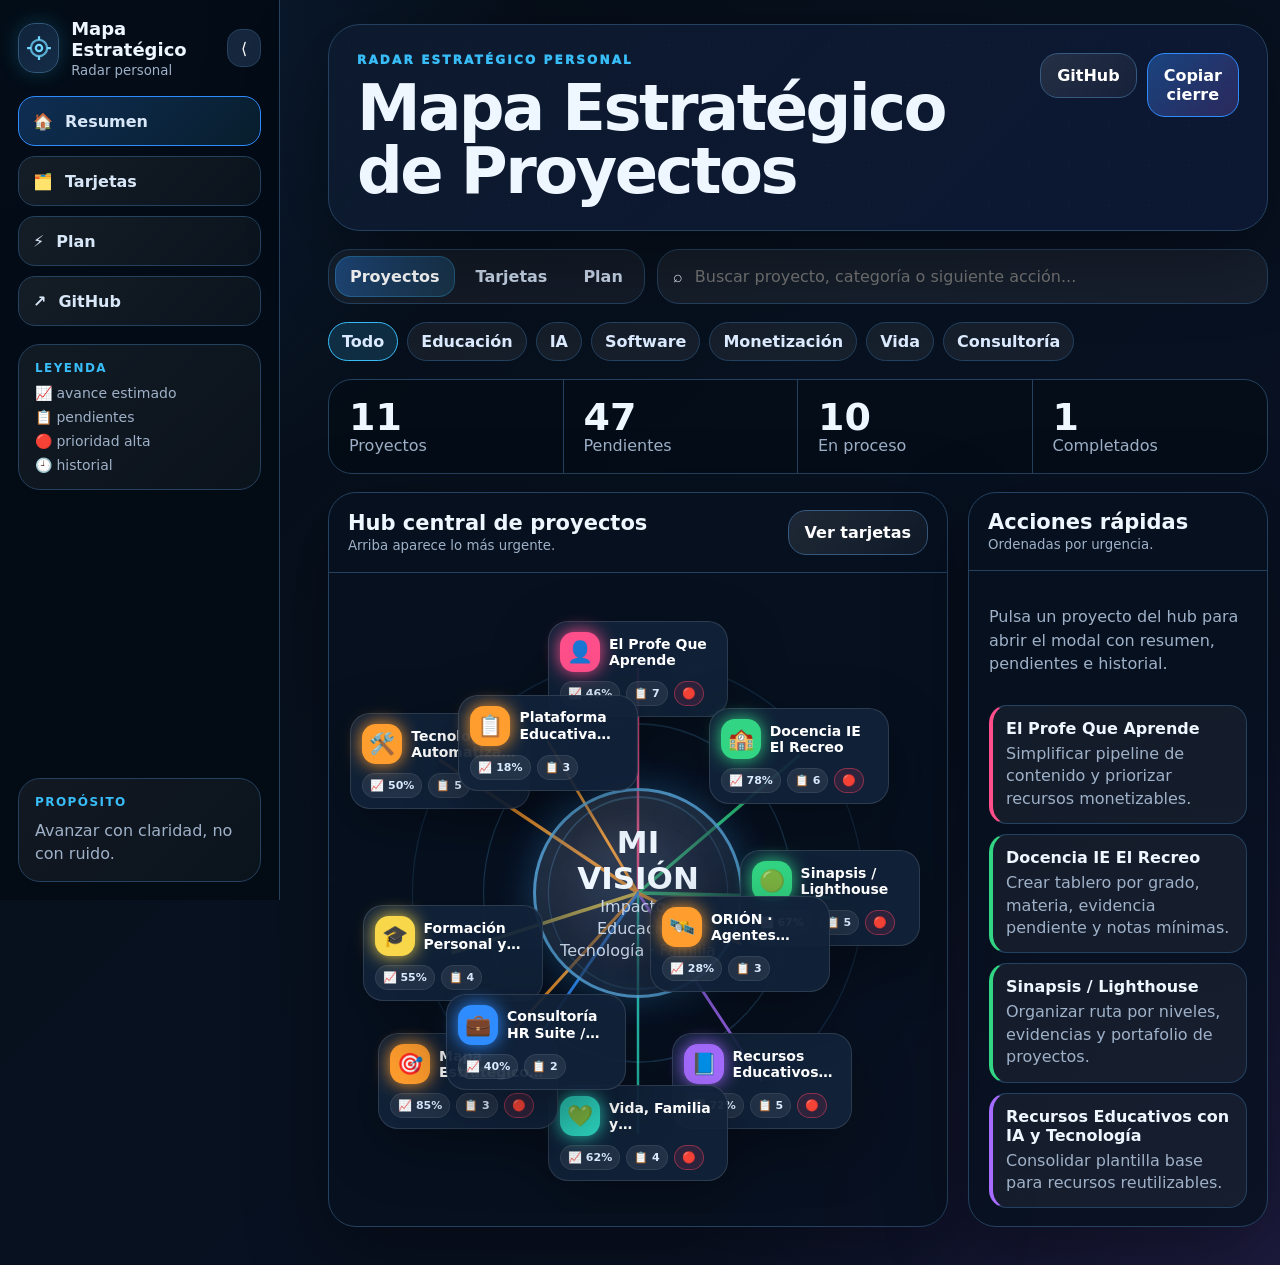
==== commit 48e2b5c6: "Fix tablet hub compact nodes and history icon" ====
--- a/index.html
+++ b/index.html
@@ -1,78 +1,73 @@
 <!doctype html>
-<html lang="es">
+<html lang='es'>
 <head>
-<meta charset="utf-8" />
-<meta name="viewport" content="width=device-width, initial-scale=1" />
-<meta name="theme-color" content="#07111f" />
+<meta charset='utf-8'>
+<meta name='viewport' content='width=device-width,initial-scale=1'>
+<meta name='theme-color' content='#07111f'>
 <title>Mapa Estratégico de Proyectos</title>
 <style>
-:root{--bg:#07111f;--panel:#0b1628;--card:#12223a;--card2:#17283f;--line:#263d5c;--line2:#3f6188;--txt:#eef6ff;--muted:#a8b7c9;--soft:#1d314b;--blue:#2f8cff;--cyan:#38bdf8;--green:#32d583;--purple:#a66cff;--pink:#ff4f8b;--orange:#ff9d2e;--yellow:#f8d84a;--teal:#2dd4bf;--red:#ff435f;--shadow:0 24px 80px rgba(0,0,0,.38)}
-*{box-sizing:border-box}html{scroll-behavior:smooth}body{margin:0;min-height:100vh;color:var(--txt);font-family:Inter,system-ui,-apple-system,"Segoe UI",Roboto,Arial,sans-serif;background:radial-gradient(circle at top left,rgba(47,140,255,.18),transparent 30%),radial-gradient(circle at bottom right,rgba(166,108,255,.14),transparent 34%),linear-gradient(135deg,#050b13,#07111f 48%,#0a1024)}button,input,a{font:inherit}button{cursor:pointer}svg{display:block}.shell{display:grid;grid-template-columns:292px 1fr;min-height:100vh}.side{position:sticky;top:0;height:100vh;padding:22px 18px;background:rgba(4,12,22,.94);border-right:1px solid var(--line);display:flex;flex-direction:column;gap:18px;transition:.25s;z-index:40}.side.collapsed{width:90px}.brand{display:flex;align-items:center;gap:12px;min-height:56px;text-decoration:none;color:var(--txt)}.logo{width:50px;height:50px;border-radius:18px;display:grid;place-items:center;background:linear-gradient(145deg,#0d1b2f,#152a46);border:1px solid #315677;box-shadow:0 0 26px rgba(56,189,248,.28)}.logo svg{width:31px;height:31px}.brand b{display:block;font-size:19px;line-height:1.05}.brand small{display:block;color:var(--muted);margin-top:3px}.collapse{margin-left:auto;width:38px;height:38px;border:1px solid var(--line);border-radius:14px;background:var(--soft);color:var(--txt)}.side.collapsed .brandText,.side.collapsed .nav span,.side.collapsed .legend,.side.collapsed .purpose{display:none}.side.collapsed .brand{justify-content:center}.side.collapsed .collapse{position:absolute;right:-18px;top:28px}.nav{display:grid;gap:10px}.nav button{height:52px;border:1px solid var(--line);border-radius:17px;background:linear-gradient(135deg,rgba(255,255,255,.07),rgba(255,255,255,.03));color:#d9e7f7;display:flex;align-items:center;gap:12px;padding:0 16px;text-align:left;font-weight:780;transition:.2s}.nav button:hover,.nav button.active{background:linear-gradient(135deg,rgba(47,140,255,.30),rgba(56,189,248,.13));border-color:#2f8cff}.nav svg{width:21px;height:21px;stroke:currentColor;fill:none;stroke-width:2.1;stroke-linecap:round;stroke-linejoin:round}.legend,.purpose{border:1px solid var(--line);border-radius:22px;padding:15px;background:linear-gradient(135deg,rgba(255,255,255,.055),rgba(255,255,255,.025))}.legend h4,.purpose h4{margin:0 0 10px}.legendRow{display:flex;align-items:center;gap:9px;color:var(--muted);font-size:13px;margin:8px 0}.legendRow svg{width:18px;height:18px}.purpose{margin-top:auto}.purpose p{margin:0;color:var(--muted);line-height:1.45}.main{min-width:0;padding:26px clamp(18px,4vw,58px) 48px;display:grid;gap:18px}.topbar{display:none}.hero{display:flex;justify-content:space-between;gap:18px;align-items:flex-start;border:1px solid var(--line);border-radius:34px;padding:32px;background:linear-gradient(135deg,rgba(13,27,47,.96),rgba(14,23,52,.9));box-shadow:var(--shadow);position:relative;overflow:hidden}.hero:before{content:"";position:absolute;inset:0;background-image:radial-gradient(circle,rgba(56,189,248,.18) 1px,transparent 1.5px);background-size:42px 42px;opacity:.16}.hero>*{position:relative}.eyebrow{margin:0 0 10px;color:var(--cyan);letter-spacing:.18em;text-transform:uppercase;font-weight:950;font-size:13px}.hero h1{margin:0;font-size:clamp(34px,5vw,70px);line-height:.98;letter-spacing:-.04em}.heroActions{display:flex;gap:10px;align-items:center}.btn{border:1px solid var(--line2);border-radius:18px;padding:12px 16px;color:var(--txt);background:linear-gradient(135deg,rgba(255,255,255,.11),rgba(255,255,255,.04));text-decoration:none;font-weight:850;transition:.18s}.btn:hover,.chip:hover,.tab:hover{transform:translateY(-1px);filter:brightness(1.08)}.btn.primary{background:linear-gradient(135deg,rgba(47,140,255,.38),rgba(166,108,255,.22));border-color:#2f8cff}.tabs{display:grid;grid-template-columns:auto 1fr;gap:14px;align-items:center}.tabbox{display:flex;gap:6px;padding:6px;background:rgba(255,255,255,.06);border:1px solid var(--line);border-radius:22px;overflow:auto}.tab{white-space:nowrap;border:0;border-radius:16px;padding:12px 17px;color:#c8d7eb;background:transparent;font-weight:850}.tab.active{color:#fff;background:linear-gradient(135deg,rgba(47,140,255,.42),rgba(56,189,248,.15));box-shadow:inset 0 0 0 1px rgba(56,189,248,.35)}.search{display:flex;align-items:center;gap:10px;min-height:56px;padding:0 16px;border:1px solid var(--line);border-radius:22px;background:rgba(255,255,255,.08);min-width:0}.search input{border:0;outline:0;background:transparent;color:var(--txt);width:100%;min-width:0}.search input::placeholder{color:#74849b}.filters{display:flex;flex-wrap:wrap;gap:10px}.chip{border:1px solid var(--line);border-radius:999px;padding:10px 14px;color:#dbeafe;background:rgba(255,255,255,.07);font-weight:820}.chip.active{background:rgba(56,189,248,.18);border-color:#38bdf8;color:#fff}.stats{display:grid;grid-template-columns:repeat(4,minmax(0,1fr));border:1px solid var(--line);border-radius:24px;overflow:hidden;background:rgba(4,12,22,.72);box-shadow:0 20px 60px rgba(0,0,0,.23)}.stat{padding:21px 24px;border-right:1px solid var(--line)}.stat:last-child{border-right:0}.stat b{display:block;font-size:42px;line-height:1;margin-bottom:8px}.stat span{color:var(--muted)}.view{display:none;animation:fadeUp .28s ease both}.view.active{display:block}@keyframes fadeUp{from{opacity:0;transform:translateY(10px)}to{opacity:1;transform:none}}.panel{border:1px solid var(--line);border-radius:28px;background:rgba(7,17,31,.82);box-shadow:0 24px 80px rgba(0,0,0,.28);overflow:hidden}.panelHead{padding:18px 21px;border-bottom:1px solid var(--line);display:flex;align-items:center;justify-content:space-between;gap:12px}.panelHead h2{margin:0;font-size:22px}.panelHead small{color:var(--muted)}.desktopHub{display:grid;grid-template-columns:minmax(650px,1.55fr) minmax(330px,.75fr);gap:20px}.radar{position:relative;min-height:675px;overflow:hidden;background:radial-gradient(circle at 50% 50%,rgba(56,189,248,.13),transparent 20%),radial-gradient(circle at 50% 50%,rgba(166,108,255,.08),transparent 38%)}.orbits{position:absolute;inset:0;width:100%;height:100%;z-index:0}.pulseLine{stroke-dasharray:8 9;animation:lineFlow 7s linear infinite}@keyframes lineFlow{to{stroke-dashoffset:-160}}.centerNode{position:absolute;z-index:2;left:50%;top:50%;transform:translate(-50%,-50%);width:210px;height:210px;border-radius:50%;display:grid;place-items:center;text-align:center;padding:26px;border:3px solid rgba(91,177,234,.8);background:radial-gradient(circle at 35% 24%,rgba(255,255,255,.12),rgba(18,34,58,.96));box-shadow:0 0 40px rgba(56,189,248,.22),inset 0 0 35px rgba(56,189,248,.08);animation:corePulse 3.2s ease-in-out infinite}@keyframes corePulse{50%{box-shadow:0 0 54px rgba(56,189,248,.34),inset 0 0 40px rgba(56,189,248,.13)}}.centerNode b{font-size:30px}.centerNode span{color:#cbd9eb;line-height:1.45}.floatNode{position:absolute;z-index:3;min-width:218px;max-width:250px;border:1px solid rgba(255,255,255,.12);border-radius:22px;padding:12px 14px;background:linear-gradient(135deg,rgba(18,34,58,.95),rgba(13,27,47,.90));box-shadow:0 22px 60px rgba(0,0,0,.26);display:grid;grid-template-columns:52px 1fr auto;align-items:center;gap:12px;color:var(--txt);text-align:left;transition:.22s;animation:floatIn .45s ease both, hoverFloat 5s ease-in-out infinite;animation-delay:var(--d,0s)}@keyframes floatIn{from{opacity:0;transform:translateY(18px) scale(.96)}to{opacity:1;transform:none}}@keyframes hoverFloat{50%{translate:0 -5px}}.floatNode:hover,.floatNode.selected{border-color:var(--c);box-shadow:0 0 34px rgba(56,189,248,.18),0 20px 70px rgba(0,0,0,.34);transform:translateY(-3px)}.nodeIcon{width:52px;height:52px;border-radius:18px;background:var(--c);display:grid;place-items:center;box-shadow:0 0 26px var(--c)}.nodeIcon svg{width:27px;height:27px;stroke:#fff;fill:none;stroke-width:2.5}.floatNode b{font-size:16px;line-height:1.14;color:#fff}.floatNode small{display:block;color:#cbd9eb;margin-top:4px}.nodeStats{display:flex;align-items:center;gap:6px;margin-top:6px;color:#cbd9eb;font-size:12px}.warn{display:inline-grid;place-items:center;width:25px;height:25px;border-radius:999px;background:rgba(255,67,95,.18);border:1px solid rgba(255,67,95,.58);color:#ff6b80;font-weight:950;animation:warnPulse 1.9s ease-in-out infinite}@keyframes warnPulse{50%{box-shadow:0 0 18px rgba(255,67,95,.35)}}.histBtn{width:34px;height:34px;border-radius:13px;border:1px solid var(--line);background:rgba(255,255,255,.06);color:#d9e7f7;display:grid;place-items:center;transition:.18s}.histBtn:hover{border-color:var(--cyan);background:rgba(56,189,248,.14)}.histBtn svg{width:19px;height:19px;stroke:currentColor;fill:none;stroke-width:2.2}.p0{left:43%;top:6%}.p1{left:68%;top:15%}.p2{left:75%;top:36%}.p3{left:64%;bottom:10%}.p4{left:39%;bottom:5%}.p5{left:12%;bottom:14%}.p6{left:8%;top:33%}.p7{left:10%;top:12%}.p8{right:4%;bottom:31%}.p9{left:35%;top:25%}.p10{right:6%;top:57%}.sidePanel{display:grid;gap:12px}.sidePanel .detail{padding:20px}.iconStats{display:grid;grid-template-columns:repeat(3,1fr);gap:10px}.miniStat{border:1px solid var(--line);border-radius:16px;padding:10px;background:rgba(255,255,255,.055);display:flex;align-items:center;gap:9px}.miniStat svg{width:20px;height:20px;stroke:var(--cyan);fill:none;stroke-width:2.2}.miniStat b{display:block}.miniStat span{display:block;color:var(--muted);font-size:11px}.progress{height:9px;background:#102137;border-radius:999px;overflow:hidden}.progress i{display:block;height:100%;background:linear-gradient(90deg,var(--c),#fff);box-shadow:0 0 18px var(--c)}.detail p{color:var(--muted);line-height:1.46}.miniBox{border:1px solid var(--line);border-radius:16px;padding:12px;background:rgba(255,255,255,.05)}.cardsGrid{display:grid;grid-template-columns:repeat(3,minmax(260px,1fr));gap:16px}.projectCard{border:1px solid var(--line);border-radius:24px;background:linear-gradient(145deg,rgba(18,34,58,.96),rgba(11,22,40,.98));box-shadow:0 20px 70px rgba(0,0,0,.25);padding:18px;display:grid;gap:13px;position:relative;overflow:hidden;color:var(--txt);text-align:left;transition:.2s}.projectCard:hover{transform:translateY(-3px)}.projectCard:before{content:"";position:absolute;left:0;top:0;right:0;height:4px;background:var(--c)}.projectCardTop{display:grid;grid-template-columns:48px 1fr auto;align-items:center;gap:12px}.projectCard h3{margin:0;font-size:18px}.projectCard p{margin:0;color:var(--muted);line-height:1.45}.tags{display:flex;flex-wrap:wrap;gap:6px}.tag{font-size:11px;padding:5px 8px;border-radius:999px;background:rgba(255,255,255,.08);border:1px solid var(--line);color:#c8d7eb}.planList{display:grid;gap:12px}.planItem{display:grid;grid-template-columns:auto 1fr auto;gap:12px;align-items:start;border:1px solid var(--line);border-left:5px solid var(--c);border-radius:18px;padding:15px;background:rgba(255,255,255,.05)}.planItem p{margin:4px 0 0;color:var(--muted)}.mobileList{display:none}.modal{position:fixed;inset:0;z-index:90;display:none;align-items:center;justify-content:center;padding:18px;background:rgba(1,6,13,.66);backdrop-filter:blur(10px)}.modal.open{display:flex;animation:fadeUp .18s ease both}.modalCard{width:min(640px,100%);max-height:min(86vh,780px);overflow:auto;border:1px solid var(--line2);border-radius:28px;background:linear-gradient(145deg,#0b1628,#111f35);box-shadow:0 30px 100px rgba(0,0,0,.55);animation:modalIn .22s ease both}@keyframes modalIn{from{opacity:0;transform:translateY(16px) scale(.97)}to{opacity:1;transform:none}}.modalHead{display:grid;grid-template-columns:58px 1fr auto;gap:13px;align-items:center;padding:20px;border-bottom:1px solid var(--line)}.modalIcon{width:58px;height:58px;border-radius:20px;display:grid;place-items:center;background:var(--c);box-shadow:0 0 24px var(--c)}.modalIcon svg{width:31px;height:31px;stroke:#fff;fill:none;stroke-width:2.5}.modalHead h3{margin:0}.close{width:38px;height:38px;border-radius:14px;border:1px solid var(--line);background:rgba(255,255,255,.07);color:#fff}.modalBody{padding:18px 20px;display:grid;gap:14px}.historyList{display:grid;gap:9px}.historyItem{display:grid;grid-template-columns:auto 1fr;gap:10px;align-items:start}.historyDot{width:11px;height:11px;border-radius:99px;background:var(--c);margin-top:6px;box-shadow:0 0 14px var(--c)}.toast{position:fixed;right:18px;bottom:18px;border:1px solid var(--line);border-radius:16px;padding:13px 16px;background:#081525;color:#fff;box-shadow:var(--shadow);opacity:0;transform:translateY(12px);transition:.2s;z-index:100}.toast.show{opacity:1;transform:translateY(0)}
-@media(max-width:1180px){.shell{grid-template-columns:1fr}.side{position:fixed;left:0;top:0;bottom:0;width:292px;height:auto;transform:translateX(-104%);box-shadow:var(--shadow)}.side.open{transform:translateX(0)}.side.collapsed{width:292px}.side.collapsed .brandText,.side.collapsed .nav span,.side.collapsed .legend,.side.collapsed .purpose{display:block}.collapse{display:none}.topbar{display:flex;position:sticky;top:0;z-index:35;align-items:center;justify-content:space-between;padding:11px 14px;border-bottom:1px solid var(--line);background:rgba(4,12,22,.95);backdrop-filter:blur(12px)}.menuBtn{width:42px;height:42px;border-radius:14px;border:1px solid var(--line);background:var(--soft);color:#fff}.topbarTitle{display:flex;align-items:center;gap:10px;font-weight:900}.topbar .logo{width:36px;height:36px;border-radius:14px}.topbar .logo svg{width:23px;height:23px}.main{padding:16px}.desktopHub{grid-template-columns:1fr}.radar{min-height:690px}.sidePanel{display:none}.cardsGrid{grid-template-columns:repeat(2,minmax(240px,1fr))}.floatNode{min-width:190px;max-width:218px;padding:11px;grid-template-columns:48px 1fr auto}.nodeIcon{width:48px;height:48px}.p0{left:36%;top:6%}.p1{left:66%;top:11%}.p2{left:70%;top:34%}.p3{left:66%;bottom:12%}.p4{left:40%;bottom:5%}.p5{left:10%;bottom:15%}.p6{left:7%;top:34%}.p7{left:9%;top:13%}.p8{right:4%;bottom:31%}.p9{left:36%;top:24%}.p10{right:6%;top:54%}}
-@media(max-width:720px){body{background:#07111f}.main{padding:12px;gap:13px}.hero{padding:16px 17px;border-radius:22px}.hero h1{font-size:31px;line-height:1.02}.eyebrow{font-size:10px}.heroActions .btn:first-child{display:none}.btn{padding:10px 12px;border-radius:14px}.tabs{grid-template-columns:1fr}.tabbox{width:100%;display:grid;grid-template-columns:repeat(3,1fr);gap:5px}.tab{padding:10px 8px;font-size:12px}.search{min-height:48px;border-radius:18px}.filters{display:flex;overflow:auto;flex-wrap:nowrap;padding-bottom:2px}.chip{white-space:nowrap;padding:9px 12px;font-size:12px}.stats{grid-template-columns:repeat(4,1fr);border-radius:18px}.stat{padding:13px 9px;text-align:center}.stat b{font-size:27px}.stat span{font-size:10px}.desktopHub{display:block}.radar{display:none}.sidePanel{display:none}.mobileList{display:grid;gap:10px;padding:12px}.panelHead h2{font-size:18px}.panelHead .btn{display:none}.cardsGrid{grid-template-columns:1fr}.projectCard{padding:13px;border-radius:18px}.projectCard.compact{grid-template-columns:42px 1fr auto;display:grid;align-items:center;gap:10px}.projectCard.compact .projectCardTop{display:contents}.projectCard.compact .nodeIcon{width:42px;height:42px;border-radius:15px}.projectCard.compact h3{font-size:14px;line-height:1.15}.projectCard.compact p,.projectCard.compact .tags,.projectCard.compact .progress,.projectCard.compact .extra{display:none}.mobileStats{display:flex;align-items:center;gap:7px;justify-content:flex-end}.mStat{display:inline-flex;align-items:center;gap:3px;border:1px solid var(--line);background:rgba(255,255,255,.06);border-radius:999px;padding:5px 7px;color:#dce9f8;font-size:11px;font-weight:900}.mStat svg{width:14px;height:14px;stroke:currentColor;fill:none;stroke-width:2.4}.projectCard.open{display:block}.projectCard.open .projectCardTop{display:grid;grid-template-columns:42px 1fr auto}.projectCard.open p,.projectCard.open .tags,.projectCard.open .progress,.projectCard.open .extra{display:block}.projectCard.open .tags{display:flex}.projectCard.open .progress{margin:10px 0}.projectCard.open .extra{animation:drop .22s ease both}@keyframes drop{from{opacity:0;transform:translateY(-6px)}to{opacity:1;transform:none}}.modal{align-items:end;padding:0}.modalCard{border-radius:26px 26px 0 0;max-height:86vh}.modalHead{grid-template-columns:48px 1fr auto}.modalIcon{width:48px;height:48px}.iconStats{grid-template-columns:repeat(2,1fr)}}
+:root{--bg:#07111f;--panel:#0d1b2f;--panel2:#12233b;--line:#24415f;--txt:#eef6ff;--muted:#9fb1c8;--blue:#2f8cff;--cyan:#38bdf8;--green:#32d583;--purple:#a66cff;--pink:#ff4f8b;--orange:#ff9d2e;--yellow:#f8d84a;--teal:#2dd4bf;--red:#ff435f;--shadow:0 24px 80px rgba(0,0,0,.36)}
+*{box-sizing:border-box}body{margin:0;min-height:100vh;background:radial-gradient(circle at top left,rgba(47,140,255,.18),transparent 30%),radial-gradient(circle at bottom right,rgba(166,108,255,.12),transparent 34%),linear-gradient(135deg,#050b13,#07111f 45%,#0a1024);font-family:Inter,system-ui,-apple-system,Segoe UI,Roboto,Arial,sans-serif;color:var(--txt)}button,input,a{font:inherit}button{cursor:pointer}.shell{display:grid;grid-template-columns:280px 1fr;min-height:100vh}.side{position:sticky;top:0;height:100vh;padding:18px;background:rgba(4,12,22,.94);border-right:1px solid var(--line);display:flex;flex-direction:column;gap:18px;transition:.25s}.side.collapsed{width:88px}.side.collapsed .label,.side.collapsed .brandText,.side.collapsed .legend,.side.collapsed .purpose{display:none}.brand{display:flex;align-items:center;gap:12px;color:var(--txt);text-decoration:none;min-height:56px}.logo{width:50px;height:50px;border-radius:17px;display:grid;place-items:center;background:linear-gradient(145deg,#10233a,#152d48);border:1px solid #315677;box-shadow:0 0 20px rgba(56,189,248,.22)}.logo svg{width:30px;height:30px}.brand b{display:block;font-size:18px}.brand small{display:block;color:var(--muted);margin-top:3px}.collapseBtn{margin-left:auto;width:38px;height:38px;border-radius:14px;border:1px solid var(--line);background:#16263c;color:#fff}.nav{display:grid;gap:10px}.nav button{height:50px;border:1px solid var(--line);border-radius:17px;background:linear-gradient(135deg,rgba(255,255,255,.07),rgba(255,255,255,.03));color:#d8e7f8;display:flex;align-items:center;gap:12px;padding:0 14px;font-weight:800;text-align:left}.nav button.active,.nav button:hover{border-color:var(--blue);background:linear-gradient(135deg,rgba(47,140,255,.26),rgba(56,189,248,.1))}.legend,.purpose{border:1px solid var(--line);border-radius:22px;padding:16px;background:linear-gradient(135deg,rgba(255,255,255,.06),rgba(255,255,255,.03))}.legend h4,.purpose h4{margin:0 0 10px;color:var(--cyan);font-size:12px;letter-spacing:.12em;text-transform:uppercase}.legend ul{list-style:none;margin:0;padding:0;display:grid;gap:8px;color:var(--muted);font-size:14px}.purpose{margin-top:auto}.purpose p{margin:0;color:var(--muted);line-height:1.45}.main{padding:24px clamp(16px,4vw,48px) 38px;display:grid;gap:18px;min-width:0}.topbar{display:none}.hero{border:1px solid var(--line);border-radius:32px;padding:28px;background:linear-gradient(135deg,rgba(13,27,47,.96),rgba(13,24,52,.92));box-shadow:var(--shadow);display:flex;justify-content:space-between;gap:20px;position:relative;overflow:hidden}.hero:before{content:'';position:absolute;inset:0;background-image:radial-gradient(circle,rgba(56,189,248,.16) 1px,transparent 1.4px);background-size:40px 40px;opacity:.18}.hero>*{position:relative}.eyebrow{margin:0 0 10px;color:var(--cyan);font-size:12px;font-weight:950;letter-spacing:.18em;text-transform:uppercase}.hero h1{margin:0;font-size:clamp(34px,5vw,66px);line-height:.98;letter-spacing:-.04em}.btn{border:1px solid #35597f;border-radius:18px;padding:12px 16px;background:linear-gradient(135deg,rgba(255,255,255,.1),rgba(255,255,255,.04));color:#fff;text-decoration:none;font-weight:850}.btn.primary{border-color:var(--blue);background:linear-gradient(135deg,rgba(47,140,255,.38),rgba(166,108,255,.2))}.heroActions{display:flex;gap:10px;align-items:flex-start}.tabs{display:grid;grid-template-columns:auto 1fr;gap:12px}.tabbox{display:flex;gap:6px;padding:6px;border:1px solid var(--line);border-radius:22px;background:rgba(255,255,255,.05);overflow:auto}.tab{border:0;border-radius:16px;padding:11px 15px;background:transparent;color:#c8d7eb;font-weight:850;white-space:nowrap}.tab.active{color:#fff;background:linear-gradient(135deg,rgba(47,140,255,.38),rgba(56,189,248,.14));box-shadow:inset 0 0 0 1px rgba(56,189,248,.28)}.search{display:flex;align-items:center;gap:10px;min-height:52px;padding:0 15px;border:1px solid var(--line);border-radius:22px;background:rgba(255,255,255,.06)}.search input{border:0;background:transparent;outline:0;color:#fff;width:100%;min-width:0}.filters{display:flex;flex-wrap:wrap;gap:9px}.chip{border:1px solid var(--line);border-radius:999px;padding:9px 13px;color:#dbeafe;background:rgba(255,255,255,.06);font-weight:820}.chip.active{background:rgba(56,189,248,.17);border-color:var(--cyan)}.stats{display:grid;grid-template-columns:repeat(4,minmax(0,1fr));border:1px solid var(--line);border-radius:24px;overflow:hidden;background:rgba(4,12,22,.72)}.stat{padding:18px 20px;border-right:1px solid var(--line)}.stat:last-child{border-right:0}.stat b{display:block;font-size:38px;line-height:1}.stat span{color:var(--muted)}.view{display:none}.view.active{display:block}.panel{border:1px solid var(--line);border-radius:28px;background:rgba(7,17,31,.82);box-shadow:var(--shadow);overflow:hidden}.panelHead{padding:17px 19px;border-bottom:1px solid var(--line);display:flex;justify-content:space-between;gap:12px;align-items:center}.panelHead h2{margin:0;font-size:21px}.panelHead small{color:var(--muted)}.desktopHub{display:grid;grid-template-columns:minmax(620px,1.55fr) minmax(300px,.7fr);gap:20px}.radar{position:relative;min-height:640px;overflow:hidden;background:radial-gradient(circle at 50% 50%,rgba(56,189,248,.13),transparent 20%),radial-gradient(circle at 50% 50%,rgba(166,108,255,.08),transparent 36%)}.orbits{position:absolute;inset:0;width:100%;height:100%}.centerNode{position:absolute;left:50%;top:50%;transform:translate(-50%,-50%);width:210px;height:210px;border-radius:50%;display:grid;place-items:center;text-align:center;padding:24px;background:radial-gradient(circle at 35% 25%,rgba(255,255,255,.13),rgba(18,34,58,.95));border:3px solid rgba(91,177,234,.78);box-shadow:0 0 42px rgba(56,189,248,.25),inset 0 0 34px rgba(56,189,248,.08);z-index:2;animation:pulse 4s ease-in-out infinite}.centerNode b{font-size:31px}.centerNode span{display:block;color:#cbd9eb;line-height:1.38}.node{position:absolute;z-index:3;width:180px;min-height:92px;border:1px solid rgba(255,255,255,.12);border-radius:20px;padding:10px 11px;background:rgba(18,34,58,.94);box-shadow:0 18px 60px rgba(0,0,0,.3);transition:.2s;cursor:pointer;text-align:left;color:#fff}.node:hover{transform:translate(-50%,-50%) translateY(-4px) scale(1.025)!important;box-shadow:0 0 34px color-mix(in srgb,var(--c),transparent 35%)}.nodeHead{display:flex;align-items:center;gap:9px}.nodeIcon{width:40px;height:40px;flex:0 0 40px;border-radius:14px;display:grid;place-items:center;background:var(--c);box-shadow:0 0 18px var(--c);font-size:21px}.nodeName{font-size:14px;font-weight:900;line-height:1.15;color:#fff;display:-webkit-box;-webkit-line-clamp:2;-webkit-box-orient:vertical;overflow:hidden}.miniStats{display:flex;gap:6px;flex-wrap:wrap;margin-top:9px}.miniStat{font-size:11px;font-weight:900;padding:5px 7px;border-radius:999px;background:rgba(255,255,255,.08);border:1px solid rgba(255,255,255,.08);color:#dcecff}.miniStat.alert{background:rgba(255,67,95,.13);border-color:rgba(255,67,95,.45);color:#ffd9df;animation:blink 2.3s ease-in-out infinite}.sidePanel{padding:18px 20px;display:grid;gap:14px}.hint{color:var(--muted);line-height:1.45}.quickAction,.planList{display:grid;gap:10px}.qa,.planItem{border:1px solid var(--line);border-left:4px solid var(--c);border-radius:18px;padding:13px;background:rgba(255,255,255,.05)}.qa b,.planItem b{display:block}.qa p,.planItem p{margin:5px 0 0;color:var(--muted);line-height:1.4}.cardsGrid{display:grid;grid-template-columns:repeat(2,minmax(280px,1fr));gap:16px;padding:16px}.projectCard{border:1px solid var(--line);border-radius:24px;background:linear-gradient(145deg,rgba(18,34,58,.96),rgba(11,22,40,.98));padding:15px;display:grid;gap:11px;position:relative;overflow:hidden}.projectCard:before{content:'';position:absolute;left:0;right:0;top:0;height:4px;background:var(--c)}.cardTop{display:flex;justify-content:space-between;gap:10px;align-items:flex-start}.cardMain{display:flex;gap:11px;align-items:center;min-width:0}.cardIcon{width:44px;height:44px;flex:0 0 44px;border-radius:14px;display:grid;place-items:center;background:var(--c);box-shadow:0 0 18px var(--c);font-size:22px}.cardTitle{font-weight:900;line-height:1.16;display:-webkit-box;-webkit-line-clamp:2;-webkit-box-orient:vertical;overflow:hidden}.tiny{color:var(--muted);font-size:13px}.cardBtns{display:flex;gap:8px;align-items:center}.historyBtn,.mHistory{width:36px;height:36px;flex:0 0 36px;border-radius:12px;border:1px solid var(--line);background:rgba(255,255,255,.08);display:grid;place-items:center;color:#fff;font-size:18px}.historyBtn:hover,.mHistory:hover{border-color:var(--cyan);background:rgba(56,189,248,.16)}.bad,.sbadge,.mPill{border:1px solid var(--line);background:rgba(255,255,255,.07);border-radius:999px;padding:6px 8px;font-size:12px;font-weight:900}.bad{border-color:rgba(255,67,95,.45);background:rgba(255,67,95,.12);color:#ffd9df}.cardStats{display:flex;flex-wrap:wrap;gap:8px}.progress{height:9px;border-radius:999px;background:#102137;overflow:hidden}.progress i{display:block;height:100%;background:linear-gradient(90deg,var(--c),#fff);box-shadow:0 0 18px var(--c)}.cardDesc,.cardMore{display:none;color:var(--muted);line-height:1.45}.projectCard.open .cardDesc,.projectCard.open .cardMore{display:block}.tag{font-size:11px;padding:5px 8px;border-radius:999px;background:rgba(255,255,255,.08);border:1px solid var(--line);color:#d7e7fb}.cardTags{display:flex;flex-wrap:wrap;gap:6px}.mobileList{display:none}.mCard{border:1px solid var(--line);border-radius:21px;background:linear-gradient(145deg,rgba(18,34,58,.96),rgba(11,22,40,.98));overflow:hidden}.mHead{display:flex;align-items:center;gap:10px;padding:12px;cursor:pointer}.mIcon{width:43px;height:43px;border-radius:14px;display:grid;place-items:center;background:var(--c);box-shadow:0 0 18px var(--c);font-size:21px}.mHeadText{flex:1;min-width:0}.mHeadText b{display:block;white-space:nowrap;overflow:hidden;text-overflow:ellipsis}.mHeadText small{display:block;color:var(--muted);font-size:12px}.mStats{display:flex;gap:5px;flex-wrap:wrap;justify-content:flex-end}.mBody{max-height:0;overflow:hidden;transition:max-height .28s ease,padding .28s ease;background:rgba(255,255,255,.03)}.mCard.open .mBody{max-height:360px;padding:0 12px 12px}.mRow{display:flex;flex-wrap:wrap;gap:7px;margin-bottom:10px}.mPill.red{background:rgba(255,67,95,.13);border-color:rgba(255,67,95,.45);color:#ffd9df}.modalWrap{position:fixed;inset:0;display:none;align-items:center;justify-content:center;padding:18px;background:rgba(3,8,15,.62);backdrop-filter:blur(6px);z-index:90}.modalWrap.open{display:flex;animation:fade .18s ease}.modal{width:min(760px,100%);border:1px solid var(--line);border-radius:28px;background:linear-gradient(145deg,rgba(11,22,40,.98),rgba(18,34,58,.96));box-shadow:var(--shadow);overflow:hidden}.modalHead{padding:18px 20px;border-bottom:1px solid var(--line);display:flex;justify-content:space-between;gap:12px;align-items:center}.modalTitle{display:flex;gap:12px;align-items:center}.bigIcon{width:52px;height:52px;border-radius:16px;display:grid;place-items:center;background:var(--c);box-shadow:0 0 18px var(--c);font-size:24px}.modal h3{margin:0}.closeBtn{width:40px;height:40px;border:1px solid var(--line);border-radius:14px;background:rgba(255,255,255,.08);color:#fff}.modalBody{padding:20px;display:grid;gap:15px}.modalStats{display:flex;flex-wrap:wrap;gap:9px}.p{border:1px solid var(--line);border-radius:999px;background:rgba(255,255,255,.07);padding:8px 10px;font-weight:850}.p.red{background:rgba(255,67,95,.12);border-color:rgba(255,67,95,.42)}.split{display:grid;grid-template-columns:1fr 1fr;gap:14px}.box{border:1px solid var(--line);border-radius:18px;padding:14px;background:rgba(255,255,255,.04)}.box h4{margin:0 0 10px}.box p{margin:0;color:var(--muted);line-height:1.5}.timeline{display:grid;gap:10px}.tItem{border-left:3px solid var(--c);padding-left:12px}.tItem p{margin:3px 0 0;color:var(--muted)}.toast{position:fixed;right:18px;bottom:18px;border:1px solid var(--line);border-radius:16px;padding:13px 16px;background:#081525;color:#fff;box-shadow:var(--shadow);opacity:0;transform:translateY(12px);transition:.2s;z-index:100}.toast.show{opacity:1;transform:translateY(0)}
+@keyframes pulse{50%{box-shadow:0 0 54px rgba(56,189,248,.36),inset 0 0 42px rgba(56,189,248,.1)}}@keyframes blink{50%{box-shadow:0 0 18px rgba(255,67,95,.55)}}@keyframes fade{from{opacity:0}to{opacity:1}}
+@media(max-width:1180px){.shell{grid-template-columns:1fr}.side{position:fixed;left:0;top:0;bottom:0;z-index:80;width:280px;height:auto;transform:translateX(-102%);box-shadow:var(--shadow)}.side.open{transform:translateX(0)}.collapseBtn{display:none}.topbar{display:flex;position:sticky;top:0;z-index:70;align-items:center;justify-content:space-between;padding:10px 12px;border-bottom:1px solid var(--line);background:rgba(4,12,22,.94);backdrop-filter:blur(10px)}.topbar .logo{width:38px;height:38px;border-radius:14px}.topbar .logo svg{width:22px;height:22px}.menuBtn{width:42px;height:42px;border:1px solid var(--line);border-radius:14px;background:#16263c;color:#fff}.main{padding:14px}.desktopHub{grid-template-columns:1fr}.sidePanel{display:none}.radar{min-height:620px}.node{width:150px;min-height:82px;padding:9px}.nodeIcon{width:34px;height:34px;flex-basis:34px;border-radius:12px;font-size:18px}.nodeName{font-size:12px}.miniStats{gap:4px;margin-top:7px}.miniStat{font-size:10px;padding:4px 5px}.centerNode{width:165px;height:165px;padding:18px}.centerNode b{font-size:24px}.centerNode span{font-size:13px}.cardsGrid{grid-template-columns:repeat(2,minmax(250px,1fr))}.split{grid-template-columns:1fr}}
+@media(max-width:720px){.hero{padding:17px;border-radius:22px}.heroActions{display:none}.hero h1{font-size:33px}.tabs{grid-template-columns:1fr}.stats{grid-template-columns:repeat(2,minmax(0,1fr))}.stat{border-bottom:1px solid var(--line)}.stat:nth-child(2){border-right:0}.desktopHub{display:none}.mobileList{display:grid;gap:14px}.cardsGrid{grid-template-columns:1fr}.tab[data-view=cards]{display:none}.projectCard{padding:13px}.filters{overflow:auto;flex-wrap:nowrap;padding-bottom:2px}.chip{white-space:nowrap}.main{padding:12px}.search{min-height:48px}.modalBody{padding:15px}.modalHead{padding:15px}}
 </style>
 </head>
 <body>
-<div class="shell">
-  <aside id="side" class="side">
-    <a class="brand" href="./" aria-label="Mapa Estratégico"><span class="logo" id="logo"></span><span class="brandText"><b>Mapa Estratégico</b><small>Radar personal</small></span><button class="collapse" id="collapse" type="button" aria-label="Colapsar menú">‹</button></a>
-    <nav class="nav" id="nav"></nav>
-    <section class="legend"><h4>Leyenda</h4><div class="legendRow"><span class="warn">!</span><span>Prioridad alta</span></div><div class="legendRow"><span id="lgClock"></span><span>Historial / bitácora</span></div><div class="legendRow"><span id="lgCheck"></span><span>Pendientes abiertos</span></div><div class="legendRow"><span id="lgGauge"></span><span>Avance estimado</span></div></section>
-    <section class="purpose"><h4>Propósito</h4><p>Avanzar con claridad, no con ruido.</p></section>
+<div class='shell'>
+  <aside class='side' id='side'>
+    <a class='brand' href='#'><span class='logo'><svg viewBox='0 0 24 24' fill='none' stroke='#72d7ff' stroke-width='1.8'><circle cx='12' cy='12' r='2.5'/><circle cx='12' cy='12' r='6.5' opacity='.75'/><path d='M2.5 12h3M18.5 12h3M12 2.5v3M12 18.5v3'/></svg></span><span class='brandText'><b>Mapa Estratégico</b><small>Radar personal</small></span><button class='collapseBtn' id='collapseBtn'>⟨</button></a>
+    <nav class='nav' id='nav'></nav>
+    <section class='legend'><h4>Leyenda</h4><ul><li><b>📈</b> avance estimado</li><li><b>📋</b> pendientes</li><li><b>🔴</b> prioridad alta</li><li><b>🕘</b> historial</li></ul></section>
+    <section class='purpose'><h4>Propósito</h4><p>Avanzar con claridad, no con ruido.</p></section>
   </aside>
-  <div>
-    <header class="topbar"><button id="menu" class="menuBtn" type="button">☰</button><div class="topbarTitle"><span class="logo" id="topLogo"></span><span>Mapa Estratégico</span></div><button class="btn" id="copyTop" type="button">Copiar</button></header>
-    <main class="main">
-      <section class="hero"><div><p class="eyebrow">Radar estratégico personal</p><h1>Mapa Estratégico de Proyectos</h1></div><div class="heroActions"><a class="btn" href="https://github.com/Anfaliz1703/Mapa-Estrategico-de-Proyectos" target="_blank" rel="noopener">GitHub</a><button class="btn primary" id="copy" type="button">Copiar cierre</button></div></section>
-      <section class="tabs"><div class="tabbox" id="tabs"><button class="tab active" data-view="hub">Proyectos</button><button class="tab" data-view="cards">Tarjetas</button><button class="tab" data-view="plan">Plan</button></div><label class="search"><span id="searchIcon"></span><input id="q" placeholder="Buscar proyecto, categoría o siguiente acción..." /></label></section>
-      <section class="filters" id="filters"></section>
-      <section class="stats"><article class="stat"><b id="sTotal">0</b><span>Proyectos</span></article><article class="stat"><b id="sPend">0</b><span>Pendientes</span></article><article class="stat"><b id="sProg">0</b><span>En proceso</span></article><article class="stat"><b id="sDone">1</b><span>Completados</span></article></section>
-      <section id="hub" class="view active"><div class="desktopHub"><article class="panel"><div class="panelHead"><div><h2 id="hubTitle">Hub central de proyectos</h2><small>Sistema completo</small></div><button class="btn" data-view="cards" type="button">Ver tarjetas</button></div><div class="radar"><svg class="orbits" viewBox="0 0 100 100" preserveAspectRatio="none" id="lines"></svg><div class="centerNode"><div><b>MI VISIÓN</b><br><span>Impacto · Educación<br>Tecnología · Familia</span></div></div><div id="nodes"></div></div><div class="mobileList" id="mobileList"></div></article><aside class="panel sidePanel"><div class="panelHead"><div><h2>Detalle</h2><small>Toca un proyecto del hub</small></div></div><div class="detail" id="detail"></div></aside></div></section>
-      <section id="cards" class="view"><article class="panel"><div class="panelHead"><div><h2 id="cardsTitle">Tarjetas con porcentajes</h2><small>Vista completa de proyectos</small></div></div><div class="mobileList cardsGrid" id="cardsGrid"></div></article></section>
-      <section id="plan" class="view"><article class="panel"><div class="panelHead"><div><h2>Plan operativo</h2><small>Siguientes acciones ordenadas por urgencia</small></div><button class="btn" id="copyPlan" type="button">Copiar plan</button></div><div class="detail planList" id="planList"></div></article></section>
-    </main>
-  </div>
+  <main class='main'>
+    <header class='topbar'><button class='menuBtn' id='menuBtn'>☰</button><div class='brand'><span class='logo'><svg viewBox='0 0 24 24' fill='none' stroke='#72d7ff' stroke-width='1.8'><circle cx='12' cy='12' r='2.5'/><circle cx='12' cy='12' r='6.5' opacity='.75'/><path d='M2.5 12h3M18.5 12h3M12 2.5v3M12 18.5v3'/></svg></span><span class='brandText'><b>Mapa Estratégico</b></span></div><button class='btn' id='copyTop'>Copiar</button></header>
+    <section class='hero'><div><p class='eyebrow'>Radar estratégico personal</p><h1>Mapa Estratégico de Proyectos</h1></div><div class='heroActions'><a class='btn' href='https://github.com/Anfaliz1703/Mapa-Estrategico-de-Proyectos' target='_blank'>GitHub</a><button class='btn primary' id='copyClose'>Copiar cierre</button></div></section>
+    <section class='tabs'><div class='tabbox'><button class='tab active' data-view='hub'>Proyectos</button><button class='tab' data-view='cards'>Tarjetas</button><button class='tab' data-view='plan'>Plan</button></div><label class='search'>⌕ <input id='q' placeholder='Buscar proyecto, categoría o siguiente acción...'></label></section>
+    <section class='filters' id='filters'></section>
+    <section class='stats'><article class='stat'><b id='stProjects'>0</b><span>Proyectos</span></article><article class='stat'><b id='stPend'>0</b><span>Pendientes</span></article><article class='stat'><b id='stDoing'>0</b><span>En proceso</span></article><article class='stat'><b id='stDone'>0</b><span>Completados</span></article></section>
+    <section class='view active' id='view-hub'><div class='desktopHub'><article class='panel'><div class='panelHead'><div><h2>Hub central de proyectos</h2><small>Arriba aparece lo más urgente.</small></div><button class='btn' data-switch='cards'>Ver tarjetas</button></div><div class='radar'><svg class='orbits' viewBox='0 0 1000 700' preserveAspectRatio='none'><ellipse cx='500' cy='350' rx='145' ry='105' fill='none' stroke='rgba(91,177,234,.35)' stroke-width='2'/><ellipse cx='500' cy='350' rx='250' ry='185' fill='none' stroke='rgba(91,177,234,.22)' stroke-width='2'/><ellipse cx='500' cy='350' rx='365' ry='255' fill='none' stroke='rgba(91,177,234,.15)' stroke-width='2'/><g id='lines'></g></svg><div class='centerNode'><div><b>MI VISIÓN</b><span>Impacto · Educación<br>Tecnología · Familia</span></div></div><div id='hubNodes'></div></div></article><aside class='panel'><div class='panelHead'><div><h2>Acciones rápidas</h2><small>Ordenadas por urgencia.</small></div></div><div class='sidePanel'><p class='hint'>Pulsa un proyecto del hub para abrir el modal con resumen, pendientes e historial.</p><div id='quickActions' class='quickAction'></div></div></aside></div><div class='mobileList'><div class='panel'><div class='panelHead' id='mobileReset'><div><h2>Proyectos</h2><small>Toca el título para recoger todos.</small></div><span class='btn'>Reset</span></div><div id='mobileProjects' style='padding:14px;display:grid;gap:12px'></div></div></div></section>
+    <section class='view' id='view-cards'><div class='panel'><div class='panelHead'><div><h2 id='cardsTitle'>Tarjetas con porcentajes</h2><small>Toca una tarjeta para ver más.</small></div></div><div id='cardsGrid' class='cardsGrid'></div></div></section>
+    <section class='view' id='view-plan'><div class='panel'><div class='panelHead'><div><h2>Plan operativo</h2><small>Próximos movimientos recomendados.</small></div></div><div id='planList' class='planList' style='padding:16px'></div></div></section>
+  </main>
 </div>
-<div class="modal" id="modal" aria-hidden="true"><article class="modalCard" role="dialog" aria-modal="true"><div class="modalHead"><span class="modalIcon" id="modalIcon"></span><div><h3 id="modalTitle">Proyecto</h3><small id="modalSub" style="color:var(--muted)"></small></div><button class="close" id="closeModal" type="button">×</button></div><div class="modalBody" id="modalBody"></div></article></div>
-<div class="toast" id="toast"></div>
+<div class='modalWrap' id='modalWrap'><div class='modal'><div class='modalHead'><div class='modalTitle'><div class='bigIcon' id='mBigIcon'>📁</div><div><h3 id='mTitle'>Proyecto</h3><small id='mSub' style='color:var(--muted)'></small></div></div><button class='closeBtn' id='closeModal'>✕</button></div><div class='modalBody'><div class='modalStats' id='mStats'></div><div class='split'><div class='box'><h4>Resumen</h4><p id='mSummary'></p></div><div class='box'><h4>Siguiente acción</h4><p id='mNext'></p></div></div><div class='split'><div class='box'><h4>Etiquetas</h4><div id='mTags' class='cardTags'></div></div><div class='box'><h4>Historial</h4><div id='mTimeline' class='timeline'></div></div></div></div></div></div>
+<div class='toast' id='toast'></div>
 <script>
-(()=>{"use strict";
-const colors={educacion:'#32d583',recursos:'#a66cff',marca:'#ff4f8b',software:'#ff9d2e',formacion:'#f8d84a',vida:'#2dd4bf',consultoria:'#2f8cff'};
-const icons={radar:'<svg viewBox="0 0 24 24"><circle cx="12" cy="12" r="8" fill="none" stroke="#38bdf8" stroke-width="1.7"/><circle cx="12" cy="12" r="3" fill="none" stroke="#a66cff" stroke-width="1.7"/><path d="M12 12l5-6M4 12h2m12 0h2M12 4v2m0 12v2" fill="none" stroke="#eef6ff" stroke-width="1.7" stroke-linecap="round"/></svg>',search:'<svg viewBox="0 0 24 24" width="19" height="19"><circle cx="11" cy="11" r="7" fill="none" stroke="currentColor" stroke-width="2"/><path d="M16.5 16.5L21 21" fill="none" stroke="currentColor" stroke-width="2" stroke-linecap="round"/></svg>',clock:'<svg viewBox="0 0 24 24"><circle cx="12" cy="12" r="8.5"/><path d="M12 7v5l3.5 2"/></svg>',check:'<svg viewBox="0 0 24 24"><path d="M20 6L9 17l-5-5"/></svg>',gauge:'<svg viewBox="0 0 24 24"><path d="M4 14a8 8 0 0 1 16 0"/><path d="M12 14l4-5"/><path d="M6 19h12"/></svg>',home:'<svg viewBox="0 0 24 24"><path d="M3 11l9-7 9 7"/><path d="M5 10v10h14V10"/><path d="M9 20v-6h6v6"/></svg>',book:'<svg viewBox="0 0 24 24"><path d="M4 5.5A2.5 2.5 0 0 1 6.5 3H20v16H7a3 3 0 0 0-3 3z"/><path d="M4 5.5v15"/><path d="M8 7h8"/></svg>',user:'<svg viewBox="0 0 24 24"><circle cx="12" cy="8" r="4"/><path d="M4 21a8 8 0 0 1 16 0"/></svg>',code:'<svg viewBox="0 0 24 24"><path d="M8 8l-4 4 4 4"/><path d="M16 8l4 4-4 4"/><path d="M14 4l-4 16"/></svg>',cap:'<svg viewBox="0 0 24 24"><path d="M3 8l9-4 9 4-9 4-9-4z"/><path d="M7 10v5c3 3 7 3 10 0v-5"/></svg>',heart:'<svg viewBox="0 0 24 24"><path d="M20.8 4.6a5.5 5.5 0 0 0-7.8 0L12 5.6l-1-1a5.5 5.5 0 0 0-7.8 7.8L12 21l8.8-8.6a5.5 5.5 0 0 0 0-7.8z"/></svg>',brief:'<svg viewBox="0 0 24 24"><path d="M10 6V5a2 2 0 0 1 2-2h0a2 2 0 0 1 2 2v1"/><rect x="3" y="6" width="18" height="14" rx="2"/><path d="M3 12h18"/></svg>',bot:'<svg viewBox="0 0 24 24"><rect x="5" y="7" width="14" height="11" rx="3"/><path d="M12 7V3"/><circle cx="9" cy="12" r="1"/><circle cx="15" cy="12" r="1"/><path d="M9 16h6"/></svg>',target:'<svg viewBox="0 0 24 24"><circle cx="12" cy="12" r="9"/><circle cx="12" cy="12" r="4"/><path d="M12 3v3m0 12v3m9-9h-3M6 12H3"/></svg>',list:'<svg viewBox="0 0 24 24"><path d="M8 6h13M8 12h13M8 18h13"/><path d="M3 6h.01M3 12h.01M3 18h.01"/></svg>',alert:'<svg viewBox="0 0 24 24"><path d="M12 9v4"/><path d="M12 17h.01"/><path d="M10.3 3.9L2.5 18a2 2 0 0 0 1.7 3h15.6a2 2 0 0 0 1.7-3L13.7 3.9a2 2 0 0 0-3.4 0z"/></svg>'};
-const areas={educacion:['Educación Institucional','home','educacion'],recursos:['Recursos Educativos','book','recursos'],marca:['Marca Personal','user','marca'],software:['Software & IA','code','software'],formacion:['Formación','cap','formacion'],vida:['Vida Personal','heart','vida'],consultoria:['Consultoría','brief','consultoria']};
-const projects=[
-{id:'epqa',n:'El Profe Que Aprende',a:'marca',st:'Activo estratégico',pr:'Alta',pg:46,pe:7,ic:'user',cat:['monetizacion','educacion','contenido'],obj:'Marca educativa, contenido, comunidad, recursos, blogs, sitio web y monetización.',next:'Crear pipeline mínimo: idea, guion, asset, publicación y recurso asociado.',hist:['Se definió como frente rentable a mediano plazo.','Se contempló agente para generar recursos desde formulario.','Quedó enlazado con recursos educativos y ORIÓN.']},
-{id:'docencia',n:'Docencia IE El Recreo',a:'educacion',st:'Activo permanente',pr:'Alta',pg:78,pe:6,ic:'home',cat:['educacion','planeacion','feria'],obj:'Planeaciones, notas, asistencias, controles diarios, desempeños, ESTEMBRANDO, CafeTech, CafeSec, feria, malla y actas.',next:'Crear tablero por grado, materia, evidencia pendiente y notas mínimas.',hist:['Se consolidaron obligaciones docentes principales.','Se ubicó ESTEMBRANDO con CafeTech y CafeSec.','Se identificó el cierre de notas como dolor crítico.']},
-{id:'recursos',n:'Recursos Educativos con IA y Tecnología',a:'recursos',st:'Activo',pr:'Alta',pg:72,pe:5,ic:'book',cat:['educacion','ia','guias'],obj:'Guías PDF, HTML offline, Cornell, laboratorios virtuales, plantillas, rúbricas y apps de clase.',next:'Separar plantillas maestras, recursos de prueba y recursos listos para publicar.',hist:['Se fusionaron guías y apps de clase en un solo frente.','Se retiraron juegos estudiantiles de este proyecto.','Quedó conectado con Docencia, EPQA y ORIÓN.']},
-{id:'sinapsis',n:'Sinapsis / Lighthouse',a:'educacion',st:'En operación',pr:'Alta',pg:67,pe:5,ic:'target',cat:['educacion','programacion','estudiantes'],obj:'Clases infantiles y juveniles, convenio Lighthouse, Scratch, Micro:bit, construcción y juegos estudiantiles.',next:'Formalizar ruta por niveles y separar infantil, juvenil y Lighthouse dentro del tablero.',hist:['Se aclaró que los juegos de Martín, Samantha y Emanuel pertenecen a Sinapsis.','Se ubicó Lighthouse como convenio dentro de Sinapsis.','Se definió necesidad de ruta por niveles.']},
-{id:'vida',n:'Vida, Familia y Sostenibilidad',a:'vida',st:'Activo permanente',pr:'Alta',pg:62,pe:4,ic:'heart',cat:['vida-personal','bienestar','familia'],obj:'Sueño, salud, pareja, Matteo, rutinas familiares, entrenamientos, finanzas y límites de carga.',next:'Crear semáforo de sobrecarga que cruce sueño, pendientes y proyectos activos.',hist:['Se reconoció que la sobrecarga afecta sueño y familia.','Se decidió visibilizar vida personal dentro del mapa.']},
-{id:'mapa',n:'Mapa Estratégico de Proyectos',a:'software',st:'En construcción',pr:'Alta',pg:85,pe:3,ic:'target',cat:['software','automatizacion','visualizacion'],obj:'Repositorio, dashboard, bitácora diaria, pendientes, decisiones, bloqueos e historial por proyecto.',next:'Conectar porcentajes e historial con los archivos de bitácora reales.',hist:['Se creó repositorio en GitHub.','Se activó GitHub Pages.','Se aprobó vista base con hub y móvil compacto.']},
-{id:'orion',n:'ORIÓN · Agentes Docentes',a:'software',st:'Diseño',pr:'Media',pg:28,pe:4,ic:'bot',cat:['ia','agentes','github'],obj:'Sistema de agentes: ORIÓN recibe intención, MERLIN genera recursos y SÉNECA valida calidad y coherencia.',next:'Definir MVP: generar una guía desde formulario y dejarla lista para revisión.',hist:['Se aclaró que ORIÓN apoya Docencia y Recursos.','Se propuso flujo ORIÓN, MERLIN y SÉNECA.']},
-{id:'formacion',n:'Formación Personal y Profesional',a:'formacion',st:'Activo',pr:'Media',pg:55,pe:4,ic:'cap',cat:['doctorado','ingles','ia'],obj:'Doctorado, inglés, IA, eventos, convocatorias, portafolio, ingreso, ascenso y certificaciones.',next:'Crear portafolio cronológico de logros, certificados y participaciones.',hist:['Se identificó sobrecarga por estudio nocturno.','Se integró ingreso y ascenso docente.']},
-{id:'tecnologia',n:'Tecnología, Automatización y Experimentación',a:'software',st:'Activo',pr:'Media',pg:50,pe:5,ic:'code',cat:['software','ia','pwa'],obj:'GitHub, Vercel, MongoDB, PWA, ChatGPT, agentes, MCP, apps, automatizaciones y hardware personal.',next:'Priorizar la PWA Radar Estratégico como interfaz visual del mapa.',hist:['Se propuso una PWA para notificaciones visuales.','Se ubicó GitHub Pages como vitrina inicial.']},
-{id:'plataforma',n:'Plataforma Educativa Integral',a:'software',st:'Idea avanzada',pr:'Media',pg:15,pe:3,ic:'list',cat:['software','educacion','notas'],obj:'Plataforma simple para notas, asistencia, observaciones, convivencia, comités y consulta de familias.',next:'Definir MVP: notas + asistencia + observaciones básicas.',hist:['Se separó como proyecto nuevo.','Se identificó ORIENTA como módulo convivencial.']},
-{id:'hr',n:'Consultoría HR Suite / Nómina',a:'consultoria',st:'Ocasional',pr:'Media',pg:40,pe:2,ic:'brief',cat:['consultoria','software'],obj:'Revisión técnica, roadmaps, casos puntuales, validación de archivos, reuniones con Víctor y documentación.',next:'Mantenerlo como frente ocasional con límites estrictos.',hist:['Se definieron límites: reunión máximo 2 horas y tareas de 90 minutos.','Se mantiene como consultoría ocasional.']}
+(()=>{'use strict';
+const root=getComputedStyle(document.documentElement);const c=n=>root.getPropertyValue(n).trim();
+const P=[
+{id:'doc',name:'Docencia IE El Recreo',area:'Educación institucional',cat:['educacion','institucional','planeacion','feria'],priority:'alta',progress:78,pending:6,status:'Activo permanente',summary:'Planeaciones, notas, asistencias, controles diarios, desempeños, ESTEMBRANDO, CafeTech, CafeSec, feria, malla y actas.',next:'Crear tablero por grado, materia, evidencia pendiente y notas mínimas.',color:c('--green'),emoji:'🏫',history:[['02 Sep','Se refinó la estructura del proyecto docente.'],['03 Sep','Se priorizó tablero de notas y evidencias.']]},
+{id:'rec',name:'Recursos Educativos con IA y Tecnología',area:'Recursos educativos',cat:['educacion','ia','recursos','guias'],priority:'alta',progress:72,pending:5,status:'Activo',summary:'Guías PDF, HTML offline, Cornell, laboratorios virtuales, plantillas, rúbricas y apps de clase.',next:'Consolidar plantilla base para recursos reutilizables.',color:c('--purple'),emoji:'📘',history:[['29 Ago','Se unificaron guías y apps.'],['03 Sep','Se conectó con marca personal.']]},
+{id:'orion',name:'ORIÓN · Agentes Docentes',area:'Software & IA',cat:['ia','software'],priority:'media',progress:28,pending:3,status:'Diseño',summary:'Sistema de agentes donde ORIÓN recibe intención, MERLIN genera recursos y SÉNECA valida calidad.',next:'Definir flujo exacto de agentes y archivos implicados.',color:c('--orange'),emoji:'🛰️',history:[['20 Ago','Se pausó hasta definir malla.'],['03 Sep','Se reubicó como soporte a recursos/colegio.']]},
+{id:'epqa',name:'El Profe Que Aprende',area:'Marca personal',cat:['monetizacion','educacion'],priority:'alta',progress:46,pending:7,status:'Activo estratégico',summary:'Marca educativa, contenido, comunidad, recursos, blogs, sitio web y monetización.',next:'Simplificar pipeline de contenido y priorizar recursos monetizables.',color:c('--pink'),emoji:'👤',history:[['28 Ago','Se definió paquete de guion, cover, post y assets.'],['03 Sep','Se confirmó como frente rentable a mediano plazo.']]},
+{id:'sin',name:'Sinapsis / Lighthouse',area:'Educación institucional',cat:['educacion','emprendimiento'],priority:'alta',progress:67,pending:5,status:'En operación',summary:'Clases infantiles y juveniles de programación; convenio Lighthouse; juegos de estudiantes.',next:'Organizar ruta por niveles, evidencias y portafolio de proyectos.',color:c('--green'),emoji:'🟢',history:[['26 Ago','Iteraciones de juegos de estudiantes.'],['03 Sep','Se confirmó que juegos estudiantiles pertenecen aquí.']]},
+{id:'plat',name:'Plataforma Educativa Integral',area:'Software & IA',cat:['software','educacion'],priority:'media',progress:18,pending:3,status:'Idea avanzada',summary:'Plataforma de notas, observaciones, convivencia, comités y consulta para familias.',next:'Definir arquitectura por módulos y experiencia de usuario simple.',color:c('--orange'),emoji:'📋',history:[['01 Sep','Se planteó como proyecto aparte.'],['03 Sep','Se vinculó con ORIENTA y gestión institucional.']]},
+{id:'form',name:'Formación Personal y Profesional',area:'Formación',cat:['formacion'],priority:'media',progress:55,pending:4,status:'Formación',summary:'Doctorado, inglés, IA, eventos, convocatorias, ingreso y ascenso.',next:'Establecer tablero de evidencias y plan semanal realista.',color:c('--yellow'),emoji:'🎓',history:[['01 Sep','Se consolidó inglés, doctorado y eventos.'],['03 Sep','Se reconoció riesgo de sobrecarga.']]},
+{id:'vida',name:'Vida, Familia y Sostenibilidad',area:'Vida personal',cat:['vida-personal'],priority:'alta',progress:62,pending:4,status:'Vida personal',summary:'Sueño, salud, pareja, Matteo, rutinas familiares y límites de carga.',next:'Definir indicadores simples de bienestar y descanso.',color:c('--teal'),emoji:'💚',history:[['28 Ago','Se registró afectación del sueño.'],['03 Sep','Se puso como eje transversal.']]},
+{id:'tec',name:'Tecnología, Automatización y Experimentación',area:'Software & IA',cat:['software','ia'],priority:'media',progress:50,pending:5,status:'Software & IA',summary:'GitHub, Vercel, PWA, hardware personal, automatizaciones y prototipos.',next:'Priorizar herramientas útiles y compras/configuraciones claves.',color:c('--orange'),emoji:'🛠️',history:[['31 Ago','Consultas de RAM, iPhone y accesorios.'],['03 Sep','Se ligó a la PWA del radar.']]},
+{id:'hr',name:'Consultoría HR Suite / Nómina',area:'Consultoría',cat:['consultoria','software'],priority:'media',progress:40,pending:2,status:'Consultoría',summary:'Revisión técnica, roadmaps, archivos críticos y tareas acotadas.',next:'Mantener límite de reuniones y tareas derivadas.',color:c('--blue'),emoji:'💼',history:[['07 Jul','Se documentó roadmap técnico de nómina.'],['03 Sep','Se mantuvo como frente externo con límites.']]},
+{id:'mapa',name:'Mapa Estratégico de Proyectos',area:'Software & IA',cat:['software','ia'],priority:'alta',progress:85,pending:3,status:'En construcción',summary:'Radar visual, dashboard, GitHub Pages, bitácoras, cierres diarios y relaciones entre proyectos.',next:'Alimentar el historial real y vincular porcentajes a datos vivos.',color:c('--orange'),emoji:'🎯',history:[['02 Sep','Repositorio creado y primera vista funcional.'],['03 Sep','Se iteró diseño desktop, tablet y móvil.']]}
 ];
-let filter='todos',view='hub',query='',selected=projects[0];
-const $=s=>document.querySelector(s),$$=s=>[...document.querySelectorAll(s)],byUrg=(a,b)=>(b.pr==='Alta')-(a.pr==='Alta')||b.pe-a.pe||b.pg-a.pg,visible=()=>projects.filter(p=>(filter==='todos'||filter===p.a||p.cat.includes(filter)||(filter==='ia'&&p.cat.includes('ia')))&&JSON.stringify(p).toLowerCase().includes(query));
-function icon(name){return icons[name]||icons.target}function areaName(a){return areas[a][0]}function color(p){return colors[p.a]||colors.blue}function toast(t){const el=$('#toast');el.textContent=t;el.classList.add('show');setTimeout(()=>el.classList.remove('show'),1800)}
-function init(){['logo','topLogo'].forEach(id=>$('#'+id).innerHTML=icons.radar);$('#searchIcon').innerHTML=icons.search;$('#lgClock').innerHTML=icons.clock;$('#lgCheck').innerHTML=icons.check;$('#lgGauge').innerHTML=icons.gauge;renderNav();renderFilters();bind();render()}
-function renderNav(){const items=[['todos','Resumen','home'],['educacion','Educación','book'],['ia','IA / agentes','bot'],['software','Software','code'],['monetizacion','Monetización','target'],['vida','Vida personal','heart'],['consultoria','Consultoría','brief']];$('#nav').innerHTML=items.map(i=>`<button data-filter="${i[0]}" class="${filter===i[0]?'active':''}">${icon(i[2])}<span>${i[1]}</span></button>`).join('')}
-function renderFilters(){const items=[['todos','Todo'],['educacion','Educación'],['ia','IA'],['software','Software'],['monetizacion','Monetización'],['vida','Vida'],['consultoria','Consultoría']];$('#filters').innerHTML=items.map(i=>`<button class="chip ${filter===i[0]?'active':''}" data-filter="${i[0]}">${i[1]}</button>`).join('')}
-function bind(){document.addEventListener('click',e=>{const f=e.target.closest('[data-filter]');if(f){filter=f.dataset.filter;renderNav();renderFilters();render();$('#side').classList.remove('open')}const v=e.target.closest('[data-view]');if(v){view=v.dataset.view;render()}const n=e.target.closest('[data-open]');if(n){openProject(projects.find(p=>p.id===n.dataset.open),false)}const h=e.target.closest('[data-history]');if(h){e.stopPropagation();openProject(projects.find(p=>p.id===h.dataset.history),true)}if(e.target.id==='collapse')$('#side').classList.toggle('collapsed');if(e.target.id==='menu')$('#side').classList.add('open');if(e.target.id==='copy'||e.target.id==='copyTop')copyClose();if(e.target.id==='copyPlan')copyPlan();if(e.target.id==='closeModal'||e.target.id==='modal')closeModal();if(e.target.id==='hubTitle'||e.target.id==='cardsTitle'){$$('.projectCard.open').forEach(c=>c.classList.remove('open'))}});$('#q').addEventListener('input',e=>{query=e.target.value.toLowerCase().trim();render()});document.addEventListener('keydown',e=>{if(e.key==='Escape')closeModal()})}
-function render(){view=innerWidth<721&&view==='cards'?'hub':view;$$('.tab').forEach(t=>{t.classList.toggle('active',t.dataset.view===view); if(innerWidth<721&&t.dataset.view==='cards')t.style.display='none'});$$('.view').forEach(x=>x.classList.toggle('active',x.id===view));const list=visible().sort(byUrg);stats(list);renderNodes(list);renderCards(list);renderMobile(list);renderPlan(list);renderDetail(selected&&list.includes(selected)?selected:list[0])}
-function stats(list){$('#sTotal').textContent=list.length;$('#sPend').textContent=list.reduce((s,p)=>s+p.pe,0);$('#sProg').textContent=list.filter(p=>!['Completado','Ocasional'].includes(p.st)).length;$('#sDone').textContent=1}
-function renderNodes(list){const top=list.slice(0,11);const pos=['p0','p1','p2','p3','p4','p5','p6','p7','p8','p9','p10'];$('#nodes').innerHTML=top.map((p,i)=>`<button class="floatNode ${pos[i]} ${selected&&selected.id===p.id?'selected':''}" data-open="${p.id}" style="--c:${color(p)};--d:${i*.04}s"><span class="nodeIcon">${icon(p.ic)}</span><span><b>${p.n}</b><small>${areaName(p.a)}</small><span class="nodeStats">${icons.gauge}${p.pg}% · ${icons.check}${p.pe}</span></span><span>${p.pr==='Alta'?'<i class="warn">!</i>':''}<button class="histBtn" data-history="'+p.id+'" type="button" aria-label="Ver historial">'+icons.clock+'</button></span></button>`).join('');$('#lines').innerHTML='<defs><filter id="glow"><feGaussianBlur stdDeviation=".9" result="b"/><feMerge><feMergeNode in="b"/><feMergeNode in="SourceGraphic"/></feMerge></filter></defs><circle cx="50" cy="50" r="31" fill="none" stroke="#24415f"/><circle cx="50" cy="50" r="21" fill="none" stroke="#203955"/><circle cx="50" cy="50" r="12" fill="none" stroke="#315b81"/>'+top.map((p,i)=>{const pts=[[45,13],[70,20],[78,41],[68,77],[48,84],[24,76],[19,41],[23,20],[79,61],[45,31],[82,56]][i]||[50,50];return `<line class="pulseLine" x1="50" y1="50" x2="${pts[0]}" y2="${pts[1]}" stroke="${color(p)}" filter="url(#glow)"/>`}).join('')}
-function renderDetail(p){if(!p)return;selected=p;$('#detail').innerHTML=`<div class="detailTitle"><h3>${p.n}</h3>${p.pr==='Alta'?'<span class="warn">!</span>':''}</div><div class="iconStats"><div class="miniStat">${icons.gauge}<span><b>${p.pg}%</b><span>avance</span></span></div><div class="miniStat">${icons.check}<span><b>${p.pe}</b><span>pendientes</span></span></div><div class="miniStat">${icons.clock}<span><b>${p.st}</b><span>estado</span></span></div></div><div class="progress" style="--c:${color(p)}"><i style="width:${p.pg}%"></i></div><p>${p.obj}</p><div class="miniBox"><b>Siguiente acción</b><p>${p.next}</p></div><button class="btn" data-history="${p.id}" type="button">${icons.clock} Ver historial</button>`}
-function card(p,compact=false){return `<article class="projectCard ${compact?'compact':''}" data-open="${p.id}" style="--c:${color(p)}"><div class="projectCardTop"><span class="nodeIcon">${icon(p.ic)}</span><div><h3>${p.n}</h3><p>${p.st}</p></div><div class="mobileStats"><span class="mStat">${icons.gauge}${p.pg}%</span><span class="mStat">${icons.check}${p.pe}</span>${p.pr==='Alta'?'<span class="warn">!</span>':''}<button class="histBtn" data-history="${p.id}" type="button" aria-label="Ver historial">${icons.clock}</button></div></div><div class="progress" style="--c:${color(p)}"><i style="width:${p.pg}%"></i></div><p>${p.obj}</p><div class="extra"><div class="miniBox"><b>Siguiente acción</b><p>${p.next}</p></div></div><div class="tags">${p.cat.slice(0,4).map(t=>`<span class="tag">${t}</span>`).join('')}</div></article>`}
-function renderCards(list){$('#cardsGrid').innerHTML=list.length?list.map(p=>card(p,false)).join(''):'<div class="empty">Sin proyectos para este filtro.</div>'}
-function renderMobile(list){$('#mobileList').innerHTML=list.length?list.map(p=>card(p,true)).join(''):'<div class="empty">Sin proyectos para este filtro.</div>'}
-function renderPlan(list){$('#planList').innerHTML=list.sort(byUrg).map(p=>`<article class="planItem" style="--c:${color(p)}"><span class="nodeIcon">${icon(p.ic)}</span><div><b>${p.n}</b><p>${p.next}</p></div><span class="mStat">${icons.check}${p.pe}</span></article>`).join('')}
-function openProject(p,history=false){if(!p)return;selected=p;renderDetail(p);$('#modalIcon').style.setProperty('--c',color(p));$('#modalIcon').innerHTML=icon(p.ic);$('#modalTitle').textContent=p.n;$('#modalSub').textContent=`${areaName(p.a)} · ${p.st}`;$('#modalBody').innerHTML=`<div class="iconStats"><div class="miniStat">${icons.gauge}<span><b>${p.pg}%</b><span>avance</span></span></div><div class="miniStat">${icons.check}<span><b>${p.pe}</b><span>pendientes</span></span></div><div class="miniStat">${p.pr==='Alta'?icons.alert:icons.clock}<span><b>${p.pr}</b><span>prioridad</span></span></div></div><div class="progress" style="--c:${color(p)}"><i style="width:${p.pg}%"></i></div><div class="miniBox"><b>Siguiente acción</b><p>${p.next}</p></div><div class="miniBox"><b>Resumen</b><p>${p.obj}</p></div><div class="miniBox"><b>${icons.clock} Historial</b><div class="historyList">${p.hist.map(x=>`<div class="historyItem"><span class="historyDot" style="--c:${color(p)}"></span><span>${x}</span></div>`).join('')}</div></div>`;$('#modal').classList.add('open');$('#modal').setAttribute('aria-hidden','false')}
-function closeModal(){$('#modal').classList.remove('open');$('#modal').setAttribute('aria-hidden','true')}
-function copyClose(){navigator.clipboard?.writeText('Jarvis, registra avance del día en el Mapa Estratégico de Proyectos: avances, pendientes, decisiones, bloqueos, siguiente acción e historial por proyecto.');toast('Cierre copiado')}
-function copyPlan(){const t=visible().sort(byUrg).map(p=>`- ${p.n}: ${p.next}`).join('\n');navigator.clipboard?.writeText(t);toast('Plan copiado')}
-init();})();
+P.sort((a,b)=>((b.priority==='alta')-(a.priority==='alta'))||b.pending-a.pending||a.progress-b.progress);
+const cats=[['todos','Todo'],['educacion','Educación'],['ia','IA'],['software','Software'],['monetizacion','Monetización'],['vida-personal','Vida'],['consultoria','Consultoría']];const navs=[['hub','🏠','Resumen'],['cards','🗂️','Tarjetas'],['plan','⚡','Plan'],['github','↗','GitHub']];const state={view:'hub',filter:'todos',query:'',selected:null};const $=s=>document.querySelector(s),$$=s=>document.querySelectorAll(s);
+function current(){const q=state.query.toLowerCase().trim();return P.filter(p=>(state.filter==='todos'||p.cat.includes(state.filter))&&(!q||[p.name,p.area,p.summary,p.next,...p.cat].join(' ').toLowerCase().includes(q)))}
+function nav(){let n=$('#nav');n.innerHTML='';navs.forEach(([v,e,l])=>{let b=document.createElement('button');b.className=state.view===v?'active':'';b.innerHTML=`<span class='ic'>${e}</span><span class='label'>${l}</span>`;b.onclick=()=>v==='github'?window.open('https://github.com/Anfaliz1703/Mapa-Estrategico-de-Proyectos','_blank'):switchView(v);n.appendChild(b)})}
+function filters(){let f=$('#filters');f.innerHTML='';cats.forEach(([v,l])=>{let b=document.createElement('button');b.className='chip'+(state.filter===v?' active':'');b.textContent=l;b.onclick=()=>{state.filter=v;render()};f.appendChild(b)})}
+function stats(){let a=current();$('#stProjects').textContent=a.length;$('#stPend').textContent=a.reduce((s,p)=>s+p.pending,0);$('#stDoing').textContent=Math.max(0,a.filter(p=>p.progress<90).length-1);$('#stDone').textContent=a.filter(p=>p.progress>=90).length+1}
+function hub(){let wrap=$('#hubNodes'),lines=$('#lines');wrap.innerHTML='';lines.innerHTML='';let pos=[[500,105],[760,200],[810,355],[700,555],[500,612],[225,555],[180,205],[200,415],[355,185],[665,405],[335,512]];current().slice(0,11).forEach((p,i)=>{let [x,y]=pos[i];let ln=document.createElementNS('http://www.w3.org/2000/svg','line');ln.setAttribute('x1','500');ln.setAttribute('y1','350');ln.setAttribute('x2',x);ln.setAttribute('y2',y);ln.setAttribute('stroke',p.color);ln.setAttribute('stroke-width','4');ln.setAttribute('stroke-linecap','round');ln.setAttribute('opacity','.9');lines.appendChild(ln);let d=document.createElement('button');d.className='node';d.style.cssText=`--c:${p.color};left:${x/10}%;top:${y/7}%;transform:translate(-50%,-50%)`;d.innerHTML=`<div class='nodeHead'><div class='nodeIcon'>${p.emoji}</div><div class='nodeName'>${p.name}</div></div><div class='miniStats'><span class='miniStat'>📈 ${p.progress}%</span><span class='miniStat'>📋 ${p.pending}</span>${p.priority==='alta'?`<span class='miniStat alert'>🔴</span>`:''}</div>`;d.onclick=()=>openProject(p.id);wrap.appendChild(d)})}
+function quick(){let q=$('#quickActions');q.innerHTML='';current().slice(0,4).forEach(p=>{let d=document.createElement('div');d.className='qa';d.style.setProperty('--c',p.color);d.innerHTML=`<b>${p.name}</b><p>${p.next}</p>`;q.appendChild(d)})}
+function cards(){let g=$('#cardsGrid');g.innerHTML='';current().forEach(p=>{let a=document.createElement('article');a.className='projectCard';a.style.setProperty('--c',p.color);a.innerHTML=`<div class='cardTop'><div class='cardMain'><div class='cardIcon'>${p.emoji}</div><div><div class='cardTitle'>${p.name}</div><div class='tiny'>${p.status}</div></div></div><div class='cardBtns'><button class='historyBtn' title='Historial'>🕘</button>${p.priority==='alta'?`<span class='bad'>🔴</span>`:''}</div></div><div class='cardStats'><span class='sbadge'>📈 ${p.progress}%</span><span class='sbadge'>📋 ${p.pending}</span></div><div class='progress'><i style='width:${p.progress}%'></i></div><div class='cardDesc'>${p.summary}</div><div class='cardMore'><p style='color:var(--muted);margin:0 0 10px'>➡️ ${p.next}</p><div class='cardTags'>${p.cat.map(t=>`<span class='tag'>${t}</span>`).join('')}</div></div>`;a.querySelector('.historyBtn').onclick=e=>{e.stopPropagation();openHistory(p.id)};a.onclick=()=>a.classList.toggle('open');g.appendChild(a)})}
+function mobile(){let m=$('#mobileProjects');m.innerHTML='';current().forEach(p=>{let el=document.createElement('article');el.className='mCard';el.style.setProperty('--c',p.color);el.innerHTML=`<div class='mHead'><div class='mIcon'>${p.emoji}</div><div class='mHeadText'><b>${p.name}</b><small>${p.status}</small></div><div class='mStats'><span class='mPill'>📈 ${p.progress}%</span><span class='mPill'>📋 ${p.pending}</span>${p.priority==='alta'?`<span class='mPill red'>🔴</span>`:''}</div><button class='mHistory'>🕘</button></div><div class='mBody'><div class='mRow'><span class='mPill'>${p.area}</span><span class='mPill'>➡️ Acción</span></div><div style='color:var(--muted);line-height:1.45'>${p.next}</div></div>`;el.querySelector('.mHistory').onclick=e=>{e.stopPropagation();openHistory(p.id)};el.querySelector('.mHead').onclick=()=>el.classList.toggle('open');m.appendChild(el)})}
+function plan(){let l=$('#planList');l.innerHTML='';current().slice(0,6).forEach((p,i)=>{let d=document.createElement('div');d.className='planItem';d.style.setProperty('--c',p.color);d.innerHTML=`<b>${i+1}. ${p.name}</b><p>${p.next}</p>`;l.appendChild(d)})}
+function modal(p,hist){$('#mBigIcon').textContent=p.emoji;$('#mBigIcon').style.setProperty('--c',p.color);$('#mTitle').textContent=p.name;$('#mSub').textContent=`${p.area} · ${p.status}`;$('#mStats').innerHTML=`<span class='p'>📈 ${p.progress}%</span><span class='p'>📋 ${p.pending}</span>${p.priority==='alta'?`<span class='p red'>🔴 Prioridad alta</span>`:''}<span class='p'>🕘 ${p.history.length} hitos</span>`;$('#mSummary').textContent=hist?'Historial del proyecto seleccionado.':p.summary;$('#mNext').textContent=p.next;$('#mTags').innerHTML=p.cat.map(t=>`<span class='tag'>${t}</span>`).join('');$('#mTimeline').innerHTML=p.history.map(([f,t])=>`<div class='tItem'><b>${f}</b><p>${t}</p></div>`).join('');$('#mTimeline').style.setProperty('--c',p.color);$('#modalWrap').classList.add('open')}
+function openProject(id){modal(P.find(p=>p.id===id),false)}function openHistory(id){modal(P.find(p=>p.id===id),true)}
+function switchView(v){state.view=v;$$('.tab').forEach(t=>t.classList.toggle('active',t.dataset.view===v));['hub','cards','plan'].forEach(k=>$('#view-'+k).classList.toggle('active',k===v));nav()}
+function copyClose(){navigator.clipboard.writeText(current().slice(0,5).map(p=>`• ${p.name}: ${p.progress}% · ${p.pending} pendientes · ${p.next}`).join('\n')).then(()=>toast('Cierre copiado'))}
+function toast(t){let el=$('#toast');el.textContent=t;el.classList.add('show');setTimeout(()=>el.classList.remove('show'),1700)}function render(){filters();stats();hub();quick();cards();mobile();plan();nav()}
+$('#q').oninput=e=>{state.query=e.target.value;render()};$$('.tab').forEach(t=>t.onclick=()=>switchView(t.dataset.view));document.body.onclick=e=>{let s=e.target.closest('[data-switch]');if(s)switchView(s.dataset.switch)};$('#mobileReset').onclick=()=>$$('.mCard').forEach(c=>c.classList.remove('open'));$('#copyClose').onclick=copyClose;$('#copyTop').onclick=copyClose;$('#closeModal').onclick=()=>$('#modalWrap').classList.remove('open');$('#modalWrap').onclick=e=>{if(e.target.id==='modalWrap')$('#modalWrap').classList.remove('open')};$('#menuBtn').onclick=()=>$('#side').classList.toggle('open');$('#collapseBtn').onclick=()=>$('#side').classList.toggle('collapsed');render();
+})();
 </script>
 </body>
 </html>
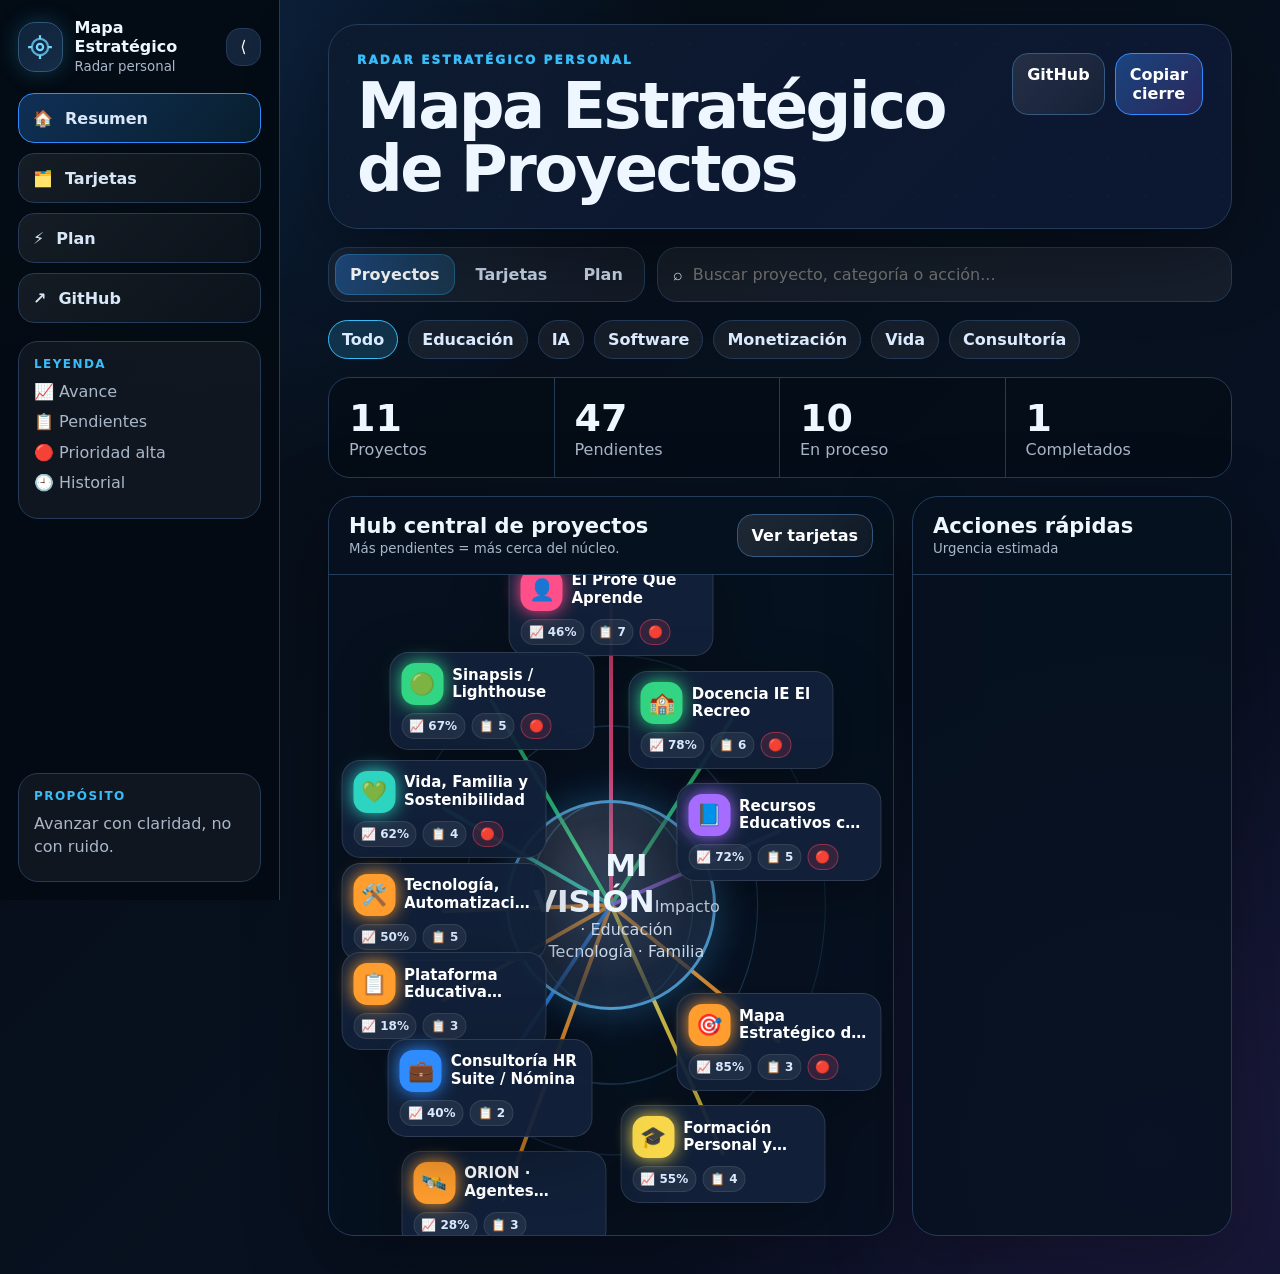
==== commit 7a81ee7b: "Mejora layout hub sin solapamientos" ====
--- a/index.html
+++ b/index.html
@@ -1,73 +1,42 @@
 <!doctype html>
-<html lang='es'>
+<html lang="es">
 <head>
-<meta charset='utf-8'>
-<meta name='viewport' content='width=device-width,initial-scale=1'>
-<meta name='theme-color' content='#07111f'>
+<meta charset="utf-8"><meta name="viewport" content="width=device-width,initial-scale=1"><meta name="theme-color" content="#06111f">
 <title>Mapa Estratégico de Proyectos</title>
 <style>
-:root{--bg:#07111f;--panel:#0d1b2f;--panel2:#12233b;--line:#24415f;--txt:#eef6ff;--muted:#9fb1c8;--blue:#2f8cff;--cyan:#38bdf8;--green:#32d583;--purple:#a66cff;--pink:#ff4f8b;--orange:#ff9d2e;--yellow:#f8d84a;--teal:#2dd4bf;--red:#ff435f;--shadow:0 24px 80px rgba(0,0,0,.36)}
-*{box-sizing:border-box}body{margin:0;min-height:100vh;background:radial-gradient(circle at top left,rgba(47,140,255,.18),transparent 30%),radial-gradient(circle at bottom right,rgba(166,108,255,.12),transparent 34%),linear-gradient(135deg,#050b13,#07111f 45%,#0a1024);font-family:Inter,system-ui,-apple-system,Segoe UI,Roboto,Arial,sans-serif;color:var(--txt)}button,input,a{font:inherit}button{cursor:pointer}.shell{display:grid;grid-template-columns:280px 1fr;min-height:100vh}.side{position:sticky;top:0;height:100vh;padding:18px;background:rgba(4,12,22,.94);border-right:1px solid var(--line);display:flex;flex-direction:column;gap:18px;transition:.25s}.side.collapsed{width:88px}.side.collapsed .label,.side.collapsed .brandText,.side.collapsed .legend,.side.collapsed .purpose{display:none}.brand{display:flex;align-items:center;gap:12px;color:var(--txt);text-decoration:none;min-height:56px}.logo{width:50px;height:50px;border-radius:17px;display:grid;place-items:center;background:linear-gradient(145deg,#10233a,#152d48);border:1px solid #315677;box-shadow:0 0 20px rgba(56,189,248,.22)}.logo svg{width:30px;height:30px}.brand b{display:block;font-size:18px}.brand small{display:block;color:var(--muted);margin-top:3px}.collapseBtn{margin-left:auto;width:38px;height:38px;border-radius:14px;border:1px solid var(--line);background:#16263c;color:#fff}.nav{display:grid;gap:10px}.nav button{height:50px;border:1px solid var(--line);border-radius:17px;background:linear-gradient(135deg,rgba(255,255,255,.07),rgba(255,255,255,.03));color:#d8e7f8;display:flex;align-items:center;gap:12px;padding:0 14px;font-weight:800;text-align:left}.nav button.active,.nav button:hover{border-color:var(--blue);background:linear-gradient(135deg,rgba(47,140,255,.26),rgba(56,189,248,.1))}.legend,.purpose{border:1px solid var(--line);border-radius:22px;padding:16px;background:linear-gradient(135deg,rgba(255,255,255,.06),rgba(255,255,255,.03))}.legend h4,.purpose h4{margin:0 0 10px;color:var(--cyan);font-size:12px;letter-spacing:.12em;text-transform:uppercase}.legend ul{list-style:none;margin:0;padding:0;display:grid;gap:8px;color:var(--muted);font-size:14px}.purpose{margin-top:auto}.purpose p{margin:0;color:var(--muted);line-height:1.45}.main{padding:24px clamp(16px,4vw,48px) 38px;display:grid;gap:18px;min-width:0}.topbar{display:none}.hero{border:1px solid var(--line);border-radius:32px;padding:28px;background:linear-gradient(135deg,rgba(13,27,47,.96),rgba(13,24,52,.92));box-shadow:var(--shadow);display:flex;justify-content:space-between;gap:20px;position:relative;overflow:hidden}.hero:before{content:'';position:absolute;inset:0;background-image:radial-gradient(circle,rgba(56,189,248,.16) 1px,transparent 1.4px);background-size:40px 40px;opacity:.18}.hero>*{position:relative}.eyebrow{margin:0 0 10px;color:var(--cyan);font-size:12px;font-weight:950;letter-spacing:.18em;text-transform:uppercase}.hero h1{margin:0;font-size:clamp(34px,5vw,66px);line-height:.98;letter-spacing:-.04em}.btn{border:1px solid #35597f;border-radius:18px;padding:12px 16px;background:linear-gradient(135deg,rgba(255,255,255,.1),rgba(255,255,255,.04));color:#fff;text-decoration:none;font-weight:850}.btn.primary{border-color:var(--blue);background:linear-gradient(135deg,rgba(47,140,255,.38),rgba(166,108,255,.2))}.heroActions{display:flex;gap:10px;align-items:flex-start}.tabs{display:grid;grid-template-columns:auto 1fr;gap:12px}.tabbox{display:flex;gap:6px;padding:6px;border:1px solid var(--line);border-radius:22px;background:rgba(255,255,255,.05);overflow:auto}.tab{border:0;border-radius:16px;padding:11px 15px;background:transparent;color:#c8d7eb;font-weight:850;white-space:nowrap}.tab.active{color:#fff;background:linear-gradient(135deg,rgba(47,140,255,.38),rgba(56,189,248,.14));box-shadow:inset 0 0 0 1px rgba(56,189,248,.28)}.search{display:flex;align-items:center;gap:10px;min-height:52px;padding:0 15px;border:1px solid var(--line);border-radius:22px;background:rgba(255,255,255,.06)}.search input{border:0;background:transparent;outline:0;color:#fff;width:100%;min-width:0}.filters{display:flex;flex-wrap:wrap;gap:9px}.chip{border:1px solid var(--line);border-radius:999px;padding:9px 13px;color:#dbeafe;background:rgba(255,255,255,.06);font-weight:820}.chip.active{background:rgba(56,189,248,.17);border-color:var(--cyan)}.stats{display:grid;grid-template-columns:repeat(4,minmax(0,1fr));border:1px solid var(--line);border-radius:24px;overflow:hidden;background:rgba(4,12,22,.72)}.stat{padding:18px 20px;border-right:1px solid var(--line)}.stat:last-child{border-right:0}.stat b{display:block;font-size:38px;line-height:1}.stat span{color:var(--muted)}.view{display:none}.view.active{display:block}.panel{border:1px solid var(--line);border-radius:28px;background:rgba(7,17,31,.82);box-shadow:var(--shadow);overflow:hidden}.panelHead{padding:17px 19px;border-bottom:1px solid var(--line);display:flex;justify-content:space-between;gap:12px;align-items:center}.panelHead h2{margin:0;font-size:21px}.panelHead small{color:var(--muted)}.desktopHub{display:grid;grid-template-columns:minmax(620px,1.55fr) minmax(300px,.7fr);gap:20px}.radar{position:relative;min-height:640px;overflow:hidden;background:radial-gradient(circle at 50% 50%,rgba(56,189,248,.13),transparent 20%),radial-gradient(circle at 50% 50%,rgba(166,108,255,.08),transparent 36%)}.orbits{position:absolute;inset:0;width:100%;height:100%}.centerNode{position:absolute;left:50%;top:50%;transform:translate(-50%,-50%);width:210px;height:210px;border-radius:50%;display:grid;place-items:center;text-align:center;padding:24px;background:radial-gradient(circle at 35% 25%,rgba(255,255,255,.13),rgba(18,34,58,.95));border:3px solid rgba(91,177,234,.78);box-shadow:0 0 42px rgba(56,189,248,.25),inset 0 0 34px rgba(56,189,248,.08);z-index:2;animation:pulse 4s ease-in-out infinite}.centerNode b{font-size:31px}.centerNode span{display:block;color:#cbd9eb;line-height:1.38}.node{position:absolute;z-index:3;width:180px;min-height:92px;border:1px solid rgba(255,255,255,.12);border-radius:20px;padding:10px 11px;background:rgba(18,34,58,.94);box-shadow:0 18px 60px rgba(0,0,0,.3);transition:.2s;cursor:pointer;text-align:left;color:#fff}.node:hover{transform:translate(-50%,-50%) translateY(-4px) scale(1.025)!important;box-shadow:0 0 34px color-mix(in srgb,var(--c),transparent 35%)}.nodeHead{display:flex;align-items:center;gap:9px}.nodeIcon{width:40px;height:40px;flex:0 0 40px;border-radius:14px;display:grid;place-items:center;background:var(--c);box-shadow:0 0 18px var(--c);font-size:21px}.nodeName{font-size:14px;font-weight:900;line-height:1.15;color:#fff;display:-webkit-box;-webkit-line-clamp:2;-webkit-box-orient:vertical;overflow:hidden}.miniStats{display:flex;gap:6px;flex-wrap:wrap;margin-top:9px}.miniStat{font-size:11px;font-weight:900;padding:5px 7px;border-radius:999px;background:rgba(255,255,255,.08);border:1px solid rgba(255,255,255,.08);color:#dcecff}.miniStat.alert{background:rgba(255,67,95,.13);border-color:rgba(255,67,95,.45);color:#ffd9df;animation:blink 2.3s ease-in-out infinite}.sidePanel{padding:18px 20px;display:grid;gap:14px}.hint{color:var(--muted);line-height:1.45}.quickAction,.planList{display:grid;gap:10px}.qa,.planItem{border:1px solid var(--line);border-left:4px solid var(--c);border-radius:18px;padding:13px;background:rgba(255,255,255,.05)}.qa b,.planItem b{display:block}.qa p,.planItem p{margin:5px 0 0;color:var(--muted);line-height:1.4}.cardsGrid{display:grid;grid-template-columns:repeat(2,minmax(280px,1fr));gap:16px;padding:16px}.projectCard{border:1px solid var(--line);border-radius:24px;background:linear-gradient(145deg,rgba(18,34,58,.96),rgba(11,22,40,.98));padding:15px;display:grid;gap:11px;position:relative;overflow:hidden}.projectCard:before{content:'';position:absolute;left:0;right:0;top:0;height:4px;background:var(--c)}.cardTop{display:flex;justify-content:space-between;gap:10px;align-items:flex-start}.cardMain{display:flex;gap:11px;align-items:center;min-width:0}.cardIcon{width:44px;height:44px;flex:0 0 44px;border-radius:14px;display:grid;place-items:center;background:var(--c);box-shadow:0 0 18px var(--c);font-size:22px}.cardTitle{font-weight:900;line-height:1.16;display:-webkit-box;-webkit-line-clamp:2;-webkit-box-orient:vertical;overflow:hidden}.tiny{color:var(--muted);font-size:13px}.cardBtns{display:flex;gap:8px;align-items:center}.historyBtn,.mHistory{width:36px;height:36px;flex:0 0 36px;border-radius:12px;border:1px solid var(--line);background:rgba(255,255,255,.08);display:grid;place-items:center;color:#fff;font-size:18px}.historyBtn:hover,.mHistory:hover{border-color:var(--cyan);background:rgba(56,189,248,.16)}.bad,.sbadge,.mPill{border:1px solid var(--line);background:rgba(255,255,255,.07);border-radius:999px;padding:6px 8px;font-size:12px;font-weight:900}.bad{border-color:rgba(255,67,95,.45);background:rgba(255,67,95,.12);color:#ffd9df}.cardStats{display:flex;flex-wrap:wrap;gap:8px}.progress{height:9px;border-radius:999px;background:#102137;overflow:hidden}.progress i{display:block;height:100%;background:linear-gradient(90deg,var(--c),#fff);box-shadow:0 0 18px var(--c)}.cardDesc,.cardMore{display:none;color:var(--muted);line-height:1.45}.projectCard.open .cardDesc,.projectCard.open .cardMore{display:block}.tag{font-size:11px;padding:5px 8px;border-radius:999px;background:rgba(255,255,255,.08);border:1px solid var(--line);color:#d7e7fb}.cardTags{display:flex;flex-wrap:wrap;gap:6px}.mobileList{display:none}.mCard{border:1px solid var(--line);border-radius:21px;background:linear-gradient(145deg,rgba(18,34,58,.96),rgba(11,22,40,.98));overflow:hidden}.mHead{display:flex;align-items:center;gap:10px;padding:12px;cursor:pointer}.mIcon{width:43px;height:43px;border-radius:14px;display:grid;place-items:center;background:var(--c);box-shadow:0 0 18px var(--c);font-size:21px}.mHeadText{flex:1;min-width:0}.mHeadText b{display:block;white-space:nowrap;overflow:hidden;text-overflow:ellipsis}.mHeadText small{display:block;color:var(--muted);font-size:12px}.mStats{display:flex;gap:5px;flex-wrap:wrap;justify-content:flex-end}.mBody{max-height:0;overflow:hidden;transition:max-height .28s ease,padding .28s ease;background:rgba(255,255,255,.03)}.mCard.open .mBody{max-height:360px;padding:0 12px 12px}.mRow{display:flex;flex-wrap:wrap;gap:7px;margin-bottom:10px}.mPill.red{background:rgba(255,67,95,.13);border-color:rgba(255,67,95,.45);color:#ffd9df}.modalWrap{position:fixed;inset:0;display:none;align-items:center;justify-content:center;padding:18px;background:rgba(3,8,15,.62);backdrop-filter:blur(6px);z-index:90}.modalWrap.open{display:flex;animation:fade .18s ease}.modal{width:min(760px,100%);border:1px solid var(--line);border-radius:28px;background:linear-gradient(145deg,rgba(11,22,40,.98),rgba(18,34,58,.96));box-shadow:var(--shadow);overflow:hidden}.modalHead{padding:18px 20px;border-bottom:1px solid var(--line);display:flex;justify-content:space-between;gap:12px;align-items:center}.modalTitle{display:flex;gap:12px;align-items:center}.bigIcon{width:52px;height:52px;border-radius:16px;display:grid;place-items:center;background:var(--c);box-shadow:0 0 18px var(--c);font-size:24px}.modal h3{margin:0}.closeBtn{width:40px;height:40px;border:1px solid var(--line);border-radius:14px;background:rgba(255,255,255,.08);color:#fff}.modalBody{padding:20px;display:grid;gap:15px}.modalStats{display:flex;flex-wrap:wrap;gap:9px}.p{border:1px solid var(--line);border-radius:999px;background:rgba(255,255,255,.07);padding:8px 10px;font-weight:850}.p.red{background:rgba(255,67,95,.12);border-color:rgba(255,67,95,.42)}.split{display:grid;grid-template-columns:1fr 1fr;gap:14px}.box{border:1px solid var(--line);border-radius:18px;padding:14px;background:rgba(255,255,255,.04)}.box h4{margin:0 0 10px}.box p{margin:0;color:var(--muted);line-height:1.5}.timeline{display:grid;gap:10px}.tItem{border-left:3px solid var(--c);padding-left:12px}.tItem p{margin:3px 0 0;color:var(--muted)}.toast{position:fixed;right:18px;bottom:18px;border:1px solid var(--line);border-radius:16px;padding:13px 16px;background:#081525;color:#fff;box-shadow:var(--shadow);opacity:0;transform:translateY(12px);transition:.2s;z-index:100}.toast.show{opacity:1;transform:translateY(0)}
-@keyframes pulse{50%{box-shadow:0 0 54px rgba(56,189,248,.36),inset 0 0 42px rgba(56,189,248,.1)}}@keyframes blink{50%{box-shadow:0 0 18px rgba(255,67,95,.55)}}@keyframes fade{from{opacity:0}to{opacity:1}}
-@media(max-width:1180px){.shell{grid-template-columns:1fr}.side{position:fixed;left:0;top:0;bottom:0;z-index:80;width:280px;height:auto;transform:translateX(-102%);box-shadow:var(--shadow)}.side.open{transform:translateX(0)}.collapseBtn{display:none}.topbar{display:flex;position:sticky;top:0;z-index:70;align-items:center;justify-content:space-between;padding:10px 12px;border-bottom:1px solid var(--line);background:rgba(4,12,22,.94);backdrop-filter:blur(10px)}.topbar .logo{width:38px;height:38px;border-radius:14px}.topbar .logo svg{width:22px;height:22px}.menuBtn{width:42px;height:42px;border:1px solid var(--line);border-radius:14px;background:#16263c;color:#fff}.main{padding:14px}.desktopHub{grid-template-columns:1fr}.sidePanel{display:none}.radar{min-height:620px}.node{width:150px;min-height:82px;padding:9px}.nodeIcon{width:34px;height:34px;flex-basis:34px;border-radius:12px;font-size:18px}.nodeName{font-size:12px}.miniStats{gap:4px;margin-top:7px}.miniStat{font-size:10px;padding:4px 5px}.centerNode{width:165px;height:165px;padding:18px}.centerNode b{font-size:24px}.centerNode span{font-size:13px}.cardsGrid{grid-template-columns:repeat(2,minmax(250px,1fr))}.split{grid-template-columns:1fr}}
-@media(max-width:720px){.hero{padding:17px;border-radius:22px}.heroActions{display:none}.hero h1{font-size:33px}.tabs{grid-template-columns:1fr}.stats{grid-template-columns:repeat(2,minmax(0,1fr))}.stat{border-bottom:1px solid var(--line)}.stat:nth-child(2){border-right:0}.desktopHub{display:none}.mobileList{display:grid;gap:14px}.cardsGrid{grid-template-columns:1fr}.tab[data-view=cards]{display:none}.projectCard{padding:13px}.filters{overflow:auto;flex-wrap:nowrap;padding-bottom:2px}.chip{white-space:nowrap}.main{padding:12px}.search{min-height:48px}.modalBody{padding:15px}.modalHead{padding:15px}}
+:root{--bg:#06111f;--panel:#0b182a;--card:#12233b;--line:#243b59;--txt:#eef6ff;--muted:#a9b7c9;--blue:#2f8cff;--cyan:#38bdf8;--green:#32d583;--purple:#a66cff;--pink:#ff4f8b;--orange:#ff9d2e;--yellow:#f8d84a;--teal:#2dd4bf;--red:#ff435f;--shadow:0 24px 80px rgba(0,0,0,.35)}*{box-sizing:border-box}body{margin:0;font-family:Inter,system-ui,-apple-system,"Segoe UI",Roboto,Arial,sans-serif;background:radial-gradient(circle at 15% 0,rgba(47,140,255,.18),transparent 30%),radial-gradient(circle at 90% 90%,rgba(166,108,255,.13),transparent 32%),linear-gradient(135deg,#050b13,#07111f 55%,#090e24);color:var(--txt)}button,input,a{font:inherit}button{cursor:pointer}.shell{display:grid;grid-template-columns:280px minmax(0,1fr);min-height:100vh}.side{position:sticky;top:0;height:100vh;padding:18px;background:rgba(4,11,20,.95);border-right:1px solid var(--line);display:flex;flex-direction:column;gap:18px;transition:.24s}.side.collapsed{width:88px}.side.collapsed .txt,.side.collapsed .legend,.side.collapsed .purpose{display:none}.brand{display:flex;align-items:center;gap:12px;color:var(--txt);text-decoration:none}.logo{width:50px;height:50px;border-radius:17px;display:grid;place-items:center;background:linear-gradient(145deg,#10233a,#152d48);border:1px solid #315677;box-shadow:0 0 22px rgba(56,189,248,.25)}.logo svg{width:30px;height:30px}.brand b{display:block}.brand small{color:var(--muted)}.collapse{margin-left:auto;width:38px;height:38px;border-radius:14px;border:1px solid var(--line);background:#14243a;color:#fff}.nav{display:grid;gap:10px}.nav button{height:50px;border:1px solid var(--line);border-radius:16px;background:linear-gradient(135deg,rgba(255,255,255,.07),rgba(255,255,255,.03));color:#d8e7f8;display:flex;align-items:center;gap:12px;padding:0 14px;font-weight:800}.nav button.active,.nav button:hover{border-color:#2f8cff;background:linear-gradient(135deg,rgba(47,140,255,.28),rgba(56,189,248,.11))}.legend,.purpose{border:1px solid var(--line);border-radius:20px;padding:15px;background:rgba(255,255,255,.05)}.legend h4,.purpose h4{margin:0 0 10px;color:var(--cyan);font-size:12px;text-transform:uppercase;letter-spacing:.12em}.legend p,.purpose p{margin:0 0 8px;color:var(--muted);line-height:1.4}.purpose{margin-top:auto}.main{padding:24px clamp(14px,4vw,48px) 38px;display:grid;gap:18px;min-width:0}.top{display:none}.hero{display:flex;align-items:flex-start;justify-content:space-between;gap:18px;border:1px solid var(--line);border-radius:30px;padding:28px;background:linear-gradient(135deg,rgba(13,27,47,.97),rgba(13,24,52,.92));box-shadow:var(--shadow);position:relative;overflow:hidden}.hero:before{content:"";position:absolute;inset:0;background-image:radial-gradient(circle,rgba(56,189,248,.18) 1px,transparent 1.5px);background-size:38px 38px;opacity:.16}.hero>*{position:relative}.eyebrow{margin:0 0 8px;color:var(--cyan);font-size:12px;font-weight:950;letter-spacing:.18em;text-transform:uppercase}.hero h1{margin:0;font-size:clamp(34px,5vw,64px);line-height:.98;letter-spacing:-.04em}.actions{display:flex;gap:10px}.btn{border:1px solid #35597f;border-radius:16px;padding:11px 14px;background:linear-gradient(135deg,rgba(255,255,255,.1),rgba(255,255,255,.04));color:#fff;text-decoration:none;font-weight:850}.btn.primary{background:linear-gradient(135deg,rgba(47,140,255,.38),rgba(166,108,255,.2));border-color:#2f8cff}.tabs{display:grid;grid-template-columns:auto 1fr;gap:12px}.tabbox{display:flex;gap:6px;padding:6px;border:1px solid var(--line);border-radius:20px;background:rgba(255,255,255,.05);overflow:auto}.tab{border:0;border-radius:14px;padding:11px 15px;background:transparent;color:#c8d7eb;font-weight:850;white-space:nowrap}.tab.active{color:#fff;background:linear-gradient(135deg,rgba(47,140,255,.38),rgba(56,189,248,.14));box-shadow:inset 0 0 0 1px rgba(56,189,248,.3)}.search{display:flex;align-items:center;gap:8px;padding:0 15px;border:1px solid var(--line);border-radius:20px;background:rgba(255,255,255,.06)}.search input{border:0;outline:0;background:transparent;color:#fff;width:100%;min-height:50px}.filters{display:flex;flex-wrap:wrap;gap:10px}.chip{border:1px solid var(--line);border-radius:999px;padding:9px 13px;background:rgba(255,255,255,.06);color:#dbeafe;font-weight:820}.chip.active{border-color:#38bdf8;background:rgba(56,189,248,.18)}.stats{display:grid;grid-template-columns:repeat(4,1fr);border:1px solid var(--line);border-radius:22px;overflow:hidden;background:rgba(4,12,22,.72)}.stat{padding:18px 20px;border-right:1px solid var(--line)}.stat:last-child{border-right:0}.stat b{display:block;font-size:38px}.stat span{color:var(--muted)}.view{display:none}.view.active{display:block}.hubWrap{display:grid;grid-template-columns:minmax(0,1fr) 320px;gap:18px}.panel{border:1px solid var(--line);border-radius:26px;background:rgba(7,17,31,.84);box-shadow:var(--shadow);overflow:hidden}.head{padding:17px 20px;border-bottom:1px solid var(--line);display:flex;align-items:center;justify-content:space-between;gap:12px}.head h2{margin:0;font-size:21px}.head small{color:var(--muted)}.radar{position:relative;height:660px;min-height:620px;overflow:hidden;background:radial-gradient(circle at 50% 50%,rgba(56,189,248,.13),transparent 20%),radial-gradient(circle at 50% 50%,rgba(166,108,255,.08),transparent 37%)}.orbits,.wires{position:absolute;inset:0;width:100%;height:100%;pointer-events:none}.centerNode{position:absolute;left:50%;top:50%;transform:translate(-50%,-50%);width:210px;height:210px;border-radius:50%;display:grid;place-items:center;text-align:center;padding:24px;background:radial-gradient(circle at 35% 24%,rgba(255,255,255,.14),rgba(18,34,58,.96));border:3px solid rgba(91,177,234,.8);box-shadow:0 0 42px rgba(56,189,248,.28),inset 0 0 35px rgba(56,189,248,.08);animation:pulse 4s ease-in-out infinite;z-index:2}.centerNode b{font-size:31px}.centerNode span{color:#cbd9eb;line-height:1.4}.node{position:absolute;z-index:3;width:clamp(145px,17vw,205px);min-height:72px;border:1px solid rgba(255,255,255,.12);border-radius:19px;padding:10px 11px;background:rgba(18,34,58,.95);box-shadow:0 18px 60px rgba(0,0,0,.3);transition:left .35s ease,top .35s ease,transform .2s ease,box-shadow .2s ease;text-align:left;color:#fff}.node:hover{transform:translate(-50%,-50%) translateY(-5px) scale(1.02)!important;box-shadow:0 0 34px color-mix(in srgb,var(--c),transparent 35%)}.node.selected{outline:2px solid color-mix(in srgb,var(--c),white 10%)}.nodeTop{display:flex;gap:9px;align-items:center}.nodeI{flex:0 0 42px;width:42px;height:42px;border-radius:14px;display:grid;place-items:center;background:var(--c);box-shadow:0 0 18px var(--c);font-size:21px}.nodeName{display:-webkit-box;-webkit-line-clamp:2;-webkit-box-orient:vertical;overflow:hidden;font-size:15px;font-weight:900;line-height:1.15;word-break:normal}.nodeStats{display:flex;gap:6px;flex-wrap:wrap;margin-top:8px}.pill{font-size:12px;font-weight:850;border:1px solid rgba(255,255,255,.09);border-radius:999px;padding:5px 7px;background:rgba(255,255,255,.07);color:#dbeafe}.pill.red{background:rgba(255,67,95,.14);border-color:rgba(255,67,95,.45);color:#ffd9df}.quick{padding:17px;display:grid;gap:10px}.qa{border:1px solid var(--line);border-left:4px solid var(--c);border-radius:16px;padding:12px;background:rgba(255,255,255,.05)}.qa b{display:block}.qa p{margin:5px 0 0;color:var(--muted);font-size:14px}.cards{display:grid;grid-template-columns:repeat(2,minmax(260px,1fr));gap:15px;padding:15px}.card{border:1px solid var(--line);border-radius:22px;padding:14px;background:linear-gradient(145deg,rgba(18,34,58,.96),rgba(11,22,40,.98));position:relative;overflow:hidden}.card:before{content:"";position:absolute;top:0;left:0;right:0;height:4px;background:var(--c)}.cardTop{display:flex;align-items:center;justify-content:space-between;gap:10px}.cardMain{display:flex;gap:10px;align-items:center}.cardI{width:44px;height:44px;border-radius:14px;display:grid;place-items:center;background:var(--c);box-shadow:0 0 17px var(--c);font-size:21px}.cardName{display:-webkit-box;-webkit-line-clamp:2;-webkit-box-orient:vertical;overflow:hidden;font-weight:900}.tiny{color:var(--muted);font-size:13px}.hist{width:35px;height:35px;border:1px solid var(--line);border-radius:12px;background:rgba(255,255,255,.08);color:#fff}.hist:hover{border-color:#38bdf8;background:rgba(56,189,248,.16)}.bar{height:9px;border-radius:999px;background:#102137;overflow:hidden;margin-top:10px}.bar i{display:block;height:100%;background:linear-gradient(90deg,var(--c),#fff);box-shadow:0 0 18px var(--c)}.more{display:none;margin-top:10px;color:var(--muted);line-height:1.45}.card.open .more{display:block}.tagbox{display:flex;flex-wrap:wrap;gap:6px;margin-top:8px}.tag{font-size:11px;border:1px solid var(--line);border-radius:999px;padding:5px 8px;background:rgba(255,255,255,.07);color:#d7e7fb}.plan{display:grid;gap:12px;padding:15px}.planItem{display:grid;grid-template-columns:auto 1fr auto;gap:12px;align-items:start;border:1px solid var(--line);border-left:5px solid var(--c);border-radius:18px;padding:14px;background:rgba(255,255,255,.05)}.planItem p{margin:5px 0 0;color:var(--muted)}.mobileOnly{display:none}.modalBg{position:fixed;inset:0;display:none;align-items:center;justify-content:center;padding:18px;background:rgba(3,8,15,.62);backdrop-filter:blur(6px);z-index:80}.modalBg.open{display:flex;animation:fade .18s ease}.modal{width:min(760px,100%);border:1px solid var(--line);border-radius:28px;background:linear-gradient(145deg,rgba(11,22,40,.99),rgba(18,34,58,.97));box-shadow:var(--shadow);overflow:hidden}.modalH{display:flex;justify-content:space-between;align-items:center;gap:12px;padding:18px;border-bottom:1px solid var(--line)}.modalTitle{display:flex;align-items:center;gap:12px}.bigI{width:52px;height:52px;border-radius:16px;display:grid;place-items:center;background:var(--c);box-shadow:0 0 18px var(--c);font-size:24px}.modal h3{margin:0}.modal small{color:var(--muted)}.x{width:40px;height:40px;border:1px solid var(--line);border-radius:14px;background:rgba(255,255,255,.08);color:#fff}.modalB{padding:18px;display:grid;gap:14px}.modalStats{display:flex;flex-wrap:wrap;gap:8px}.box{border:1px solid var(--line);border-radius:17px;padding:13px;background:rgba(255,255,255,.045)}.box h4{margin:0 0 8px}.box p{margin:0;color:var(--muted);line-height:1.45}.split{display:grid;grid-template-columns:1fr 1fr;gap:12px}.timeline{display:grid;gap:9px}.tl{border-left:3px solid var(--c);padding-left:10px}.tl p{margin:2px 0 0;color:var(--muted)}.toast{position:fixed;right:18px;bottom:18px;background:#081525;border:1px solid var(--line);border-radius:15px;padding:12px 14px;box-shadow:var(--shadow);opacity:0;transform:translateY(12px);transition:.2s;z-index:90}.toast.show{opacity:1;transform:translateY(0)}@keyframes pulse{50%{box-shadow:0 0 56px rgba(56,189,248,.38),inset 0 0 42px rgba(56,189,248,.1)}}@keyframes fade{from{opacity:0}to{opacity:1}}
+@media(max-width:1180px){.shell{grid-template-columns:1fr}.side{position:fixed;z-index:70;left:0;top:0;bottom:0;width:280px;height:auto;transform:translateX(-103%);box-shadow:var(--shadow)}.side.open{transform:translateX(0)}.collapse{display:none}.top{display:flex;position:sticky;top:0;z-index:65;align-items:center;justify-content:space-between;padding:11px 12px;border-bottom:1px solid var(--line);background:rgba(4,12,22,.95);backdrop-filter:blur(10px)}.menu{width:42px;height:42px;border:1px solid var(--line);border-radius:14px;background:#14243a;color:#fff}.top .logo{width:36px;height:36px;border-radius:13px}.top .logo svg{width:22px;height:22px}.main{padding:12px}.hubWrap{grid-template-columns:1fr}.quick{display:none}.radar{height:620px}.node{width:158px;min-height:66px}.nodeI{width:37px;height:37px;font-size:18px}.nodeName{font-size:13px}.pill{font-size:11px;padding:4px 6px}.centerNode{width:185px;height:185px}.centerNode b{font-size:26px}.cards{grid-template-columns:repeat(2,minmax(230px,1fr))}.split{grid-template-columns:1fr}}
+@media(max-width:720px){.hero{padding:17px;border-radius:22px}.hero h1{font-size:30px}.actions{display:none}.tabs{grid-template-columns:1fr}.stats{grid-template-columns:repeat(2,1fr)}.stat{border-bottom:1px solid var(--line);padding:14px}.stat:nth-child(2){border-right:0}.stat b{font-size:30px}.hubWrap{display:none}.mobileOnly{display:grid}.cards{grid-template-columns:1fr}.tab[data-view="cards"]{display:none}.mList{padding:13px;display:grid;gap:10px}.mCard{border:1px solid var(--line);border-radius:20px;background:linear-gradient(145deg,rgba(18,34,58,.96),rgba(11,22,40,.98));overflow:hidden}.mHead{display:flex;gap:9px;align-items:center;padding:12px}.mI{width:40px;height:40px;border-radius:13px;display:grid;place-items:center;background:var(--c);box-shadow:0 0 16px var(--c)}.mT{min-width:0;flex:1}.mT b{display:block;white-space:nowrap;overflow:hidden;text-overflow:ellipsis}.mT small{color:var(--muted)}.mStats{display:flex;gap:5px;flex-wrap:wrap}.mBody{max-height:0;overflow:hidden;transition:max-height .25s ease,padding .25s ease;background:rgba(255,255,255,.035);color:var(--muted);line-height:1.45}.mCard.open .mBody{max-height:260px;padding:0 12px 12px}.hist{width:33px;height:33px}}
 </style>
 </head>
 <body>
-<div class='shell'>
-  <aside class='side' id='side'>
-    <a class='brand' href='#'><span class='logo'><svg viewBox='0 0 24 24' fill='none' stroke='#72d7ff' stroke-width='1.8'><circle cx='12' cy='12' r='2.5'/><circle cx='12' cy='12' r='6.5' opacity='.75'/><path d='M2.5 12h3M18.5 12h3M12 2.5v3M12 18.5v3'/></svg></span><span class='brandText'><b>Mapa Estratégico</b><small>Radar personal</small></span><button class='collapseBtn' id='collapseBtn'>⟨</button></a>
-    <nav class='nav' id='nav'></nav>
-    <section class='legend'><h4>Leyenda</h4><ul><li><b>📈</b> avance estimado</li><li><b>📋</b> pendientes</li><li><b>🔴</b> prioridad alta</li><li><b>🕘</b> historial</li></ul></section>
-    <section class='purpose'><h4>Propósito</h4><p>Avanzar con claridad, no con ruido.</p></section>
-  </aside>
-  <main class='main'>
-    <header class='topbar'><button class='menuBtn' id='menuBtn'>☰</button><div class='brand'><span class='logo'><svg viewBox='0 0 24 24' fill='none' stroke='#72d7ff' stroke-width='1.8'><circle cx='12' cy='12' r='2.5'/><circle cx='12' cy='12' r='6.5' opacity='.75'/><path d='M2.5 12h3M18.5 12h3M12 2.5v3M12 18.5v3'/></svg></span><span class='brandText'><b>Mapa Estratégico</b></span></div><button class='btn' id='copyTop'>Copiar</button></header>
-    <section class='hero'><div><p class='eyebrow'>Radar estratégico personal</p><h1>Mapa Estratégico de Proyectos</h1></div><div class='heroActions'><a class='btn' href='https://github.com/Anfaliz1703/Mapa-Estrategico-de-Proyectos' target='_blank'>GitHub</a><button class='btn primary' id='copyClose'>Copiar cierre</button></div></section>
-    <section class='tabs'><div class='tabbox'><button class='tab active' data-view='hub'>Proyectos</button><button class='tab' data-view='cards'>Tarjetas</button><button class='tab' data-view='plan'>Plan</button></div><label class='search'>⌕ <input id='q' placeholder='Buscar proyecto, categoría o siguiente acción...'></label></section>
-    <section class='filters' id='filters'></section>
-    <section class='stats'><article class='stat'><b id='stProjects'>0</b><span>Proyectos</span></article><article class='stat'><b id='stPend'>0</b><span>Pendientes</span></article><article class='stat'><b id='stDoing'>0</b><span>En proceso</span></article><article class='stat'><b id='stDone'>0</b><span>Completados</span></article></section>
-    <section class='view active' id='view-hub'><div class='desktopHub'><article class='panel'><div class='panelHead'><div><h2>Hub central de proyectos</h2><small>Arriba aparece lo más urgente.</small></div><button class='btn' data-switch='cards'>Ver tarjetas</button></div><div class='radar'><svg class='orbits' viewBox='0 0 1000 700' preserveAspectRatio='none'><ellipse cx='500' cy='350' rx='145' ry='105' fill='none' stroke='rgba(91,177,234,.35)' stroke-width='2'/><ellipse cx='500' cy='350' rx='250' ry='185' fill='none' stroke='rgba(91,177,234,.22)' stroke-width='2'/><ellipse cx='500' cy='350' rx='365' ry='255' fill='none' stroke='rgba(91,177,234,.15)' stroke-width='2'/><g id='lines'></g></svg><div class='centerNode'><div><b>MI VISIÓN</b><span>Impacto · Educación<br>Tecnología · Familia</span></div></div><div id='hubNodes'></div></div></article><aside class='panel'><div class='panelHead'><div><h2>Acciones rápidas</h2><small>Ordenadas por urgencia.</small></div></div><div class='sidePanel'><p class='hint'>Pulsa un proyecto del hub para abrir el modal con resumen, pendientes e historial.</p><div id='quickActions' class='quickAction'></div></div></aside></div><div class='mobileList'><div class='panel'><div class='panelHead' id='mobileReset'><div><h2>Proyectos</h2><small>Toca el título para recoger todos.</small></div><span class='btn'>Reset</span></div><div id='mobileProjects' style='padding:14px;display:grid;gap:12px'></div></div></div></section>
-    <section class='view' id='view-cards'><div class='panel'><div class='panelHead'><div><h2 id='cardsTitle'>Tarjetas con porcentajes</h2><small>Toca una tarjeta para ver más.</small></div></div><div id='cardsGrid' class='cardsGrid'></div></div></section>
-    <section class='view' id='view-plan'><div class='panel'><div class='panelHead'><div><h2>Plan operativo</h2><small>Próximos movimientos recomendados.</small></div></div><div id='planList' class='planList' style='padding:16px'></div></div></section>
-  </main>
-</div>
-<div class='modalWrap' id='modalWrap'><div class='modal'><div class='modalHead'><div class='modalTitle'><div class='bigIcon' id='mBigIcon'>📁</div><div><h3 id='mTitle'>Proyecto</h3><small id='mSub' style='color:var(--muted)'></small></div></div><button class='closeBtn' id='closeModal'>✕</button></div><div class='modalBody'><div class='modalStats' id='mStats'></div><div class='split'><div class='box'><h4>Resumen</h4><p id='mSummary'></p></div><div class='box'><h4>Siguiente acción</h4><p id='mNext'></p></div></div><div class='split'><div class='box'><h4>Etiquetas</h4><div id='mTags' class='cardTags'></div></div><div class='box'><h4>Historial</h4><div id='mTimeline' class='timeline'></div></div></div></div></div></div>
-<div class='toast' id='toast'></div>
+<div class="shell"><aside class="side" id="side"><a class="brand" href="#"><span class="logo"><svg viewBox="0 0 24 24" fill="none" stroke="#72d7ff" stroke-width="1.8"><circle cx="12" cy="12" r="2.5"/><circle cx="12" cy="12" r="6.5" opacity=".75"/><path d="M2.5 12h3M18.5 12h3M12 2.5v3M12 18.5v3"/></svg></span><span class="txt"><b>Mapa Estratégico</b><small>Radar personal</small></span><button class="collapse" id="collapse">⟨</button></a><nav class="nav" id="nav"></nav><section class="legend"><h4>Leyenda</h4><p>📈 Avance</p><p>📋 Pendientes</p><p>🔴 Prioridad alta</p><p>🕘 Historial</p></section><section class="purpose"><h4>Propósito</h4><p>Avanzar con claridad, no con ruido.</p></section></aside><main class="main"><header class="top"><button class="menu" id="menu">☰</button><span class="brand"><span class="logo"><svg viewBox="0 0 24 24" fill="none" stroke="#72d7ff" stroke-width="1.8"><circle cx="12" cy="12" r="2.5"/><circle cx="12" cy="12" r="6.5" opacity=".75"/><path d="M2.5 12h3M18.5 12h3M12 2.5v3M12 18.5v3"/></svg></span><span class="txt"><b>Mapa Estratégico</b></span></span><button class="btn" id="copyTop">Copiar</button></header><section class="hero"><div><p class="eyebrow">Radar estratégico personal</p><h1>Mapa Estratégico de Proyectos</h1></div><div class="actions"><a class="btn" target="_blank" href="https://github.com/Anfaliz1703/Mapa-Estrategico-de-Proyectos">GitHub</a><button class="btn primary" id="copyClose">Copiar cierre</button></div></section><section class="tabs"><div class="tabbox"><button class="tab active" data-view="hub">Proyectos</button><button class="tab" data-view="cards">Tarjetas</button><button class="tab" data-view="plan">Plan</button></div><label class="search">⌕ <input id="q" placeholder="Buscar proyecto, categoría o acción..."></label></section><section class="filters" id="filters"></section><section class="stats"><article class="stat"><b id="stProjects">0</b><span>Proyectos</span></article><article class="stat"><b id="stPend">0</b><span>Pendientes</span></article><article class="stat"><b id="stDoing">0</b><span>En proceso</span></article><article class="stat"><b id="stDone">0</b><span>Completados</span></article></section><section class="view active" id="view-hub"><div class="hubWrap"><article class="panel"><div class="head"><div><h2>Hub central de proyectos</h2><small>Más pendientes = más cerca del núcleo.</small></div><button class="btn" data-switch="cards">Ver tarjetas</button></div><div class="radar" id="radar"><svg class="orbits" viewBox="0 0 1000 700" preserveAspectRatio="none"><ellipse cx="500" cy="350" rx="145" ry="110" fill="none" stroke="rgba(91,177,234,.35)" stroke-width="2"/><ellipse cx="500" cy="350" rx="260" ry="190" fill="none" stroke="rgba(91,177,234,.22)" stroke-width="2"/><ellipse cx="500" cy="350" rx="380" ry="265" fill="none" stroke="rgba(91,177,234,.15)" stroke-width="2"/></svg><svg class="wires" id="lines"></svg><div class="centerNode"><div><b>MI VISIÓN</b><span>Impacto · Educación<br>Tecnología · Familia</span></div></div><div id="nodes"></div></div></article><aside class="panel"><div class="head"><div><h2>Acciones rápidas</h2><small>Urgencia estimada</small></div></div><div class="quick" id="quick"></div></aside></div><div class="mobileOnly"><article class="panel"><div class="head" id="mobileReset"><div><h2>Proyectos</h2><small>Toca el título para recoger todos.</small></div><span class="btn">Reset</span></div><div class="mList" id="mList"></div></article></div></section><section class="view" id="view-cards"><article class="panel"><div class="head"><div><h2 id="cardsTitle">Tarjetas con porcentajes</h2><small>Toca una tarjeta para desplegar.</small></div></div><div class="cards" id="cards"></div></article></section><section class="view" id="view-plan"><article class="panel"><div class="head"><div><h2>Plan operativo</h2><small>Próximos movimientos.</small></div></div><div class="plan" id="plan"></div></article></section></main></div><div class="modalBg" id="modalBg"><article class="modal"><div class="modalH"><div class="modalTitle"><div class="bigI" id="bigI">📁</div><div><h3 id="mTitle">Proyecto</h3><small id="mSub"></small></div></div><button class="x" id="close">✕</button></div><div class="modalB"><div class="modalStats" id="mStats"></div><div class="split"><div class="box"><h4>Resumen</h4><p id="mSummary"></p></div><div class="box"><h4>Siguiente acción</h4><p id="mNext"></p></div></div><div class="split"><div class="box"><h4>Etiquetas</h4><div class="tagbox" id="mTags"></div></div><div class="box"><h4>Historial</h4><div class="timeline" id="mTime"></div></div></div></div></article></div><div class="toast" id="toast"></div>
 <script>
-(()=>{'use strict';
-const root=getComputedStyle(document.documentElement);const c=n=>root.getPropertyValue(n).trim();
+(()=>{const css=v=>getComputedStyle(document.documentElement).getPropertyValue(v).trim();
 const P=[
-{id:'doc',name:'Docencia IE El Recreo',area:'Educación institucional',cat:['educacion','institucional','planeacion','feria'],priority:'alta',progress:78,pending:6,status:'Activo permanente',summary:'Planeaciones, notas, asistencias, controles diarios, desempeños, ESTEMBRANDO, CafeTech, CafeSec, feria, malla y actas.',next:'Crear tablero por grado, materia, evidencia pendiente y notas mínimas.',color:c('--green'),emoji:'🏫',history:[['02 Sep','Se refinó la estructura del proyecto docente.'],['03 Sep','Se priorizó tablero de notas y evidencias.']]},
-{id:'rec',name:'Recursos Educativos con IA y Tecnología',area:'Recursos educativos',cat:['educacion','ia','recursos','guias'],priority:'alta',progress:72,pending:5,status:'Activo',summary:'Guías PDF, HTML offline, Cornell, laboratorios virtuales, plantillas, rúbricas y apps de clase.',next:'Consolidar plantilla base para recursos reutilizables.',color:c('--purple'),emoji:'📘',history:[['29 Ago','Se unificaron guías y apps.'],['03 Sep','Se conectó con marca personal.']]},
-{id:'orion',name:'ORIÓN · Agentes Docentes',area:'Software & IA',cat:['ia','software'],priority:'media',progress:28,pending:3,status:'Diseño',summary:'Sistema de agentes donde ORIÓN recibe intención, MERLIN genera recursos y SÉNECA valida calidad.',next:'Definir flujo exacto de agentes y archivos implicados.',color:c('--orange'),emoji:'🛰️',history:[['20 Ago','Se pausó hasta definir malla.'],['03 Sep','Se reubicó como soporte a recursos/colegio.']]},
-{id:'epqa',name:'El Profe Que Aprende',area:'Marca personal',cat:['monetizacion','educacion'],priority:'alta',progress:46,pending:7,status:'Activo estratégico',summary:'Marca educativa, contenido, comunidad, recursos, blogs, sitio web y monetización.',next:'Simplificar pipeline de contenido y priorizar recursos monetizables.',color:c('--pink'),emoji:'👤',history:[['28 Ago','Se definió paquete de guion, cover, post y assets.'],['03 Sep','Se confirmó como frente rentable a mediano plazo.']]},
-{id:'sin',name:'Sinapsis / Lighthouse',area:'Educación institucional',cat:['educacion','emprendimiento'],priority:'alta',progress:67,pending:5,status:'En operación',summary:'Clases infantiles y juveniles de programación; convenio Lighthouse; juegos de estudiantes.',next:'Organizar ruta por niveles, evidencias y portafolio de proyectos.',color:c('--green'),emoji:'🟢',history:[['26 Ago','Iteraciones de juegos de estudiantes.'],['03 Sep','Se confirmó que juegos estudiantiles pertenecen aquí.']]},
-{id:'plat',name:'Plataforma Educativa Integral',area:'Software & IA',cat:['software','educacion'],priority:'media',progress:18,pending:3,status:'Idea avanzada',summary:'Plataforma de notas, observaciones, convivencia, comités y consulta para familias.',next:'Definir arquitectura por módulos y experiencia de usuario simple.',color:c('--orange'),emoji:'📋',history:[['01 Sep','Se planteó como proyecto aparte.'],['03 Sep','Se vinculó con ORIENTA y gestión institucional.']]},
-{id:'form',name:'Formación Personal y Profesional',area:'Formación',cat:['formacion'],priority:'media',progress:55,pending:4,status:'Formación',summary:'Doctorado, inglés, IA, eventos, convocatorias, ingreso y ascenso.',next:'Establecer tablero de evidencias y plan semanal realista.',color:c('--yellow'),emoji:'🎓',history:[['01 Sep','Se consolidó inglés, doctorado y eventos.'],['03 Sep','Se reconoció riesgo de sobrecarga.']]},
-{id:'vida',name:'Vida, Familia y Sostenibilidad',area:'Vida personal',cat:['vida-personal'],priority:'alta',progress:62,pending:4,status:'Vida personal',summary:'Sueño, salud, pareja, Matteo, rutinas familiares y límites de carga.',next:'Definir indicadores simples de bienestar y descanso.',color:c('--teal'),emoji:'💚',history:[['28 Ago','Se registró afectación del sueño.'],['03 Sep','Se puso como eje transversal.']]},
-{id:'tec',name:'Tecnología, Automatización y Experimentación',area:'Software & IA',cat:['software','ia'],priority:'media',progress:50,pending:5,status:'Software & IA',summary:'GitHub, Vercel, PWA, hardware personal, automatizaciones y prototipos.',next:'Priorizar herramientas útiles y compras/configuraciones claves.',color:c('--orange'),emoji:'🛠️',history:[['31 Ago','Consultas de RAM, iPhone y accesorios.'],['03 Sep','Se ligó a la PWA del radar.']]},
-{id:'hr',name:'Consultoría HR Suite / Nómina',area:'Consultoría',cat:['consultoria','software'],priority:'media',progress:40,pending:2,status:'Consultoría',summary:'Revisión técnica, roadmaps, archivos críticos y tareas acotadas.',next:'Mantener límite de reuniones y tareas derivadas.',color:c('--blue'),emoji:'💼',history:[['07 Jul','Se documentó roadmap técnico de nómina.'],['03 Sep','Se mantuvo como frente externo con límites.']]},
-{id:'mapa',name:'Mapa Estratégico de Proyectos',area:'Software & IA',cat:['software','ia'],priority:'alta',progress:85,pending:3,status:'En construcción',summary:'Radar visual, dashboard, GitHub Pages, bitácoras, cierres diarios y relaciones entre proyectos.',next:'Alimentar el historial real y vincular porcentajes a datos vivos.',color:c('--orange'),emoji:'🎯',history:[['02 Sep','Repositorio creado y primera vista funcional.'],['03 Sep','Se iteró diseño desktop, tablet y móvil.']]}
-];
-P.sort((a,b)=>((b.priority==='alta')-(a.priority==='alta'))||b.pending-a.pending||a.progress-b.progress);
-const cats=[['todos','Todo'],['educacion','Educación'],['ia','IA'],['software','Software'],['monetizacion','Monetización'],['vida-personal','Vida'],['consultoria','Consultoría']];const navs=[['hub','🏠','Resumen'],['cards','🗂️','Tarjetas'],['plan','⚡','Plan'],['github','↗','GitHub']];const state={view:'hub',filter:'todos',query:'',selected:null};const $=s=>document.querySelector(s),$$=s=>document.querySelectorAll(s);
-function current(){const q=state.query.toLowerCase().trim();return P.filter(p=>(state.filter==='todos'||p.cat.includes(state.filter))&&(!q||[p.name,p.area,p.summary,p.next,...p.cat].join(' ').toLowerCase().includes(q)))}
-function nav(){let n=$('#nav');n.innerHTML='';navs.forEach(([v,e,l])=>{let b=document.createElement('button');b.className=state.view===v?'active':'';b.innerHTML=`<span class='ic'>${e}</span><span class='label'>${l}</span>`;b.onclick=()=>v==='github'?window.open('https://github.com/Anfaliz1703/Mapa-Estrategico-de-Proyectos','_blank'):switchView(v);n.appendChild(b)})}
-function filters(){let f=$('#filters');f.innerHTML='';cats.forEach(([v,l])=>{let b=document.createElement('button');b.className='chip'+(state.filter===v?' active':'');b.textContent=l;b.onclick=()=>{state.filter=v;render()};f.appendChild(b)})}
-function stats(){let a=current();$('#stProjects').textContent=a.length;$('#stPend').textContent=a.reduce((s,p)=>s+p.pending,0);$('#stDoing').textContent=Math.max(0,a.filter(p=>p.progress<90).length-1);$('#stDone').textContent=a.filter(p=>p.progress>=90).length+1}
-function hub(){let wrap=$('#hubNodes'),lines=$('#lines');wrap.innerHTML='';lines.innerHTML='';let pos=[[500,105],[760,200],[810,355],[700,555],[500,612],[225,555],[180,205],[200,415],[355,185],[665,405],[335,512]];current().slice(0,11).forEach((p,i)=>{let [x,y]=pos[i];let ln=document.createElementNS('http://www.w3.org/2000/svg','line');ln.setAttribute('x1','500');ln.setAttribute('y1','350');ln.setAttribute('x2',x);ln.setAttribute('y2',y);ln.setAttribute('stroke',p.color);ln.setAttribute('stroke-width','4');ln.setAttribute('stroke-linecap','round');ln.setAttribute('opacity','.9');lines.appendChild(ln);let d=document.createElement('button');d.className='node';d.style.cssText=`--c:${p.color};left:${x/10}%;top:${y/7}%;transform:translate(-50%,-50%)`;d.innerHTML=`<div class='nodeHead'><div class='nodeIcon'>${p.emoji}</div><div class='nodeName'>${p.name}</div></div><div class='miniStats'><span class='miniStat'>📈 ${p.progress}%</span><span class='miniStat'>📋 ${p.pending}</span>${p.priority==='alta'?`<span class='miniStat alert'>🔴</span>`:''}</div>`;d.onclick=()=>openProject(p.id);wrap.appendChild(d)})}
-function quick(){let q=$('#quickActions');q.innerHTML='';current().slice(0,4).forEach(p=>{let d=document.createElement('div');d.className='qa';d.style.setProperty('--c',p.color);d.innerHTML=`<b>${p.name}</b><p>${p.next}</p>`;q.appendChild(d)})}
-function cards(){let g=$('#cardsGrid');g.innerHTML='';current().forEach(p=>{let a=document.createElement('article');a.className='projectCard';a.style.setProperty('--c',p.color);a.innerHTML=`<div class='cardTop'><div class='cardMain'><div class='cardIcon'>${p.emoji}</div><div><div class='cardTitle'>${p.name}</div><div class='tiny'>${p.status}</div></div></div><div class='cardBtns'><button class='historyBtn' title='Historial'>🕘</button>${p.priority==='alta'?`<span class='bad'>🔴</span>`:''}</div></div><div class='cardStats'><span class='sbadge'>📈 ${p.progress}%</span><span class='sbadge'>📋 ${p.pending}</span></div><div class='progress'><i style='width:${p.progress}%'></i></div><div class='cardDesc'>${p.summary}</div><div class='cardMore'><p style='color:var(--muted);margin:0 0 10px'>➡️ ${p.next}</p><div class='cardTags'>${p.cat.map(t=>`<span class='tag'>${t}</span>`).join('')}</div></div>`;a.querySelector('.historyBtn').onclick=e=>{e.stopPropagation();openHistory(p.id)};a.onclick=()=>a.classList.toggle('open');g.appendChild(a)})}
-function mobile(){let m=$('#mobileProjects');m.innerHTML='';current().forEach(p=>{let el=document.createElement('article');el.className='mCard';el.style.setProperty('--c',p.color);el.innerHTML=`<div class='mHead'><div class='mIcon'>${p.emoji}</div><div class='mHeadText'><b>${p.name}</b><small>${p.status}</small></div><div class='mStats'><span class='mPill'>📈 ${p.progress}%</span><span class='mPill'>📋 ${p.pending}</span>${p.priority==='alta'?`<span class='mPill red'>🔴</span>`:''}</div><button class='mHistory'>🕘</button></div><div class='mBody'><div class='mRow'><span class='mPill'>${p.area}</span><span class='mPill'>➡️ Acción</span></div><div style='color:var(--muted);line-height:1.45'>${p.next}</div></div>`;el.querySelector('.mHistory').onclick=e=>{e.stopPropagation();openHistory(p.id)};el.querySelector('.mHead').onclick=()=>el.classList.toggle('open');m.appendChild(el)})}
-function plan(){let l=$('#planList');l.innerHTML='';current().slice(0,6).forEach((p,i)=>{let d=document.createElement('div');d.className='planItem';d.style.setProperty('--c',p.color);d.innerHTML=`<b>${i+1}. ${p.name}</b><p>${p.next}</p>`;l.appendChild(d)})}
-function modal(p,hist){$('#mBigIcon').textContent=p.emoji;$('#mBigIcon').style.setProperty('--c',p.color);$('#mTitle').textContent=p.name;$('#mSub').textContent=`${p.area} · ${p.status}`;$('#mStats').innerHTML=`<span class='p'>📈 ${p.progress}%</span><span class='p'>📋 ${p.pending}</span>${p.priority==='alta'?`<span class='p red'>🔴 Prioridad alta</span>`:''}<span class='p'>🕘 ${p.history.length} hitos</span>`;$('#mSummary').textContent=hist?'Historial del proyecto seleccionado.':p.summary;$('#mNext').textContent=p.next;$('#mTags').innerHTML=p.cat.map(t=>`<span class='tag'>${t}</span>`).join('');$('#mTimeline').innerHTML=p.history.map(([f,t])=>`<div class='tItem'><b>${f}</b><p>${t}</p></div>`).join('');$('#mTimeline').style.setProperty('--c',p.color);$('#modalWrap').classList.add('open')}
-function openProject(id){modal(P.find(p=>p.id===id),false)}function openHistory(id){modal(P.find(p=>p.id===id),true)}
-function switchView(v){state.view=v;$$('.tab').forEach(t=>t.classList.toggle('active',t.dataset.view===v));['hub','cards','plan'].forEach(k=>$('#view-'+k).classList.toggle('active',k===v));nav()}
-function copyClose(){navigator.clipboard.writeText(current().slice(0,5).map(p=>`• ${p.name}: ${p.progress}% · ${p.pending} pendientes · ${p.next}`).join('\n')).then(()=>toast('Cierre copiado'))}
-function toast(t){let el=$('#toast');el.textContent=t;el.classList.add('show');setTimeout(()=>el.classList.remove('show'),1700)}function render(){filters();stats();hub();quick();cards();mobile();plan();nav()}
-$('#q').oninput=e=>{state.query=e.target.value;render()};$$('.tab').forEach(t=>t.onclick=()=>switchView(t.dataset.view));document.body.onclick=e=>{let s=e.target.closest('[data-switch]');if(s)switchView(s.dataset.switch)};$('#mobileReset').onclick=()=>$$('.mCard').forEach(c=>c.classList.remove('open'));$('#copyClose').onclick=copyClose;$('#copyTop').onclick=copyClose;$('#closeModal').onclick=()=>$('#modalWrap').classList.remove('open');$('#modalWrap').onclick=e=>{if(e.target.id==='modalWrap')$('#modalWrap').classList.remove('open')};$('#menuBtn').onclick=()=>$('#side').classList.toggle('open');$('#collapseBtn').onclick=()=>$('#side').classList.toggle('collapsed');render();
-})();
-</script>
-</body>
-</html>+{id:'doc',n:'Docencia IE El Recreo',a:'Educación institucional',c:['educacion','institucional','planeacion','feria'],pr:'alta',pg:78,pe:6,s:'Activo permanente',sum:'Planeaciones, notas, asistencias, controles diarios, desempeños, ESTEMBRANDO, CafeTech, CafeSec, feria, malla y actas.',next:'Crear tablero por grado, materia, evidencia pendiente y notas mínimas.',co:'--green',e:'🏫',h:[['02 Sep','Se refinó la estructura del proyecto docente.'],['03 Sep','Se priorizó tablero de notas y evidencias.']]},
+{id:'rec',n:'Recursos Educativos con IA y Tecnología',a:'Recursos educativos',c:['educacion','ia','recursos','guias'],pr:'alta',pg:72,pe:5,s:'Activo',sum:'Guías PDF, HTML offline, Cornell, laboratorios virtuales, plantillas, rúbricas y apps de clase.',next:'Consolidar plantilla base para recursos reutilizables.',co:'--purple',e:'📘',h:[['29 Ago','Se unificaron guías y apps como un solo frente.'],['03 Sep','Se conectó con marca personal.']]},
+{id:'orion',n:'ORIÓN · Agentes Docentes',a:'Software & IA',c:['ia','software'],pr:'media',pg:28,pe:3,s:'Diseño',sum:'Sistema de agentes: ORIÓN recibe intención, MERLIN genera recursos y SÉNECA valida calidad.',next:'Definir flujo exacto de agentes y archivos implicados.',co:'--orange',e:'🛰️',h:[['20 Ago','Se pausó hasta definir malla.'],['03 Sep','Se reubicó como soporte a recursos/colegio.']]},
+{id:'epqa',n:'El Profe Que Aprende',a:'Marca personal',c:['monetizacion','educacion'],pr:'alta',pg:46,pe:7,s:'Activo estratégico',sum:'Marca educativa, contenido, comunidad, recursos, blogs, sitio web y monetización.',next:'Simplificar pipeline de contenido y priorizar recursos monetizables.',co:'--pink',e:'👤',h:[['28 Ago','Se definió paquete de guion, cover, post y assets.'],['03 Sep','Se confirmó frente rentable a mediano plazo.']]},
+{id:'sin',n:'Sinapsis / Lighthouse',a:'Educación institucional',c:['educacion','emprendimiento'],pr:'alta',pg:67,pe:5,s:'En operación',sum:'Clases infantiles y juveniles; convenio Lighthouse; juegos de estudiantes.',next:'Organizar ruta por niveles, evidencias y portafolio de proyectos.',co:'--green',e:'🟢',h:[['26 Ago','Iteraciones de juegos de estudiantes.'],['03 Sep','Juegos estudiantiles quedaron dentro de Sinapsis.']]},
+{id:'plat',n:'Plataforma Educativa Integral',a:'Software & IA',c:['software','educacion'],pr:'media',pg:18,pe:3,s:'Idea avanzada',sum:'Plataforma de notas, observaciones, convivencia, comités y consulta para familias.',next:'Definir arquitectura por módulos y experiencia simple.',co:'--orange',e:'📋',h:[['01 Sep','Se planteó como proyecto aparte.'],['03 Sep','Se vinculó con ORIENTA y gestión institucional.']]},
+{id:'form',n:'Formación Personal y Profesional',a:'Formación',c:['formacion'],pr:'media',pg:55,pe:4,s:'Formación',sum:'Doctorado, inglés, IA, eventos, convocatorias, ingreso y ascenso.',next:'Establecer tablero de evidencias y plan semanal realista.',co:'--yellow',e:'🎓',h:[['01 Sep','Se consolidó inglés, doctorado y eventos.'],['03 Sep','Se reconoció riesgo de sobrecarga.']]},
+{id:'vida',n:'Vida, Familia y Sostenibilidad',a:'Vida personal',c:['vida-personal'],pr:'alta',pg:62,pe:4,s:'Vida personal',sum:'Sueño, salud, pareja, Matteo, rutinas familiares y límites de carga.',next:'Definir indicadores simples de bienestar y descanso.',co:'--teal',e:'💚',h:[['28 Ago','Se registró afectación del sueño.'],['03 Sep','Se puso como eje transversal del mapa.']]},
+{id:'tec',n:'Tecnología, Automatización y Experimentación',a:'Software & IA',c:['software','ia'],pr:'media',pg:50,pe:5,s:'Software & IA',sum:'GitHub, Vercel, PWA, hardware personal, automatizaciones y prototipos.',next:'Priorizar herramientas útiles y compras/configuraciones claves.',co:'--orange',e:'🛠️',h:[['31 Ago','Consultas de RAM, iPhone y accesorios.'],['03 Sep','Se ligó a la PWA del radar estratégico.']]},
+{id:'hr',n:'Consultoría HR Suite / Nómina',a:'Consultoría',c:['consultoria','software'],pr:'media',pg:40,pe:2,s:'Consultoría',sum:'Revisión técnica, roadmaps, archivos críticos y tareas acotadas.',next:'Mantener límite de reuniones y tareas derivadas.',co:'--blue',e:'💼',h:[['07 Jul','Se documentó roadmap técnico de nómina.'],['03 Sep','Se mantuvo como frente externo con límites.']]},
+{id:'mapa',n:'Mapa Estratégico de Proyectos',a:'Software & IA',c:['software','ia'],pr:'alta',pg:85,pe:3,s:'En construcción',sum:'Radar visual, dashboard, GitHub Pages, bitácoras, cierres diarios y relaciones.',next:'Alimentar historial real y vincular porcentajes a datos vivos.',co:'--orange',e:'🎯',h:[['02 Sep','Repositorio creado y primera vista funcional.'],['03 Sep','Se iteró diseño desktop, tablet y móvil.']]}
+].sort((x,y)=>((y.pr==='alta')-(x.pr==='alta'))||(y.pe-x.pe)||(x.pg-y.pg));
+const $=s=>document.querySelector(s), $$=s=>document.querySelectorAll(s), S={v:'hub',f:'todos',q:''}; const cats=[['todos','Todo'],['educacion','Educación'],['ia','IA'],['software','Software'],['monetizacion','Monetización'],['vida-personal','Vida'],['consultoria','Consultoría']];
+function ok(p){let q=S.q.toLowerCase().trim();return(S.f==='todos'||p.c.includes(S.f))&&(!q||[p.n,p.a,p.sum,p.next,...p.c].join(' ').toLowerCase().includes(q))}function cur(){return P.filter(ok)}
+function nav(){let n=$('#nav');n.innerHTML='';[['hub','🏠','Resumen'],['cards','🗂️','Tarjetas'],['plan','⚡','Plan'],['git','↗','GitHub']].forEach(x=>{let b=document.createElement('button');b.className=x[0]===S.v?'active':'';b.innerHTML=`<span>${x[1]}</span><span class="txt">${x[2]}</span>`;b.onclick=()=>x[0]==='git'?open('https://github.com/Anfaliz1703/Mapa-Estrategico-de-Proyectos','_blank'):view(x[0]);n.appendChild(b)})}
+function filters(){let f=$('#filters');f.innerHTML='';cats.forEach(([v,l])=>{let b=document.createElement('button');b.className='chip'+(S.f===v?' active':'');b.textContent=l;b.onclick=()=>{S.f=v;render()};f.appendChild(b)})}
+function stats(){let a=cur();$('#stProjects').textContent=a.length;$('#stPend').textContent=a.reduce((s,p)=>s+p.pe,0);$('#stDoing').textContent=Math.max(0,a.length-1);$('#stDone').textContent=1}
+function hub(){let r=$('#radar'), w=r.clientWidth, h=r.clientHeight, cx=w/2, cy=h/2, maxPe=Math.max(...P.map(p=>p.pe)), minPe=Math.min(...P.map(p=>p.pe));let nodes=$('#nodes'), lines=$('#lines');nodes.innerHTML='';lines.innerHTML='';let arr=cur();arr.forEach(p=>{let el=document.createElement('button');el.className='node';el.dataset.id=p.id;el.style.setProperty('--c',css(p.co));el.innerHTML=`<div class="nodeTop"><span class="nodeI">${p.e}</span><span class="nodeName">${p.n}</span></div><div class="nodeStats"><span class="pill">📈 ${p.pg}%</span><span class="pill">📋 ${p.pe}</span>${p.pr==='alta'?'<span class="pill red">🔴</span>':''}</div>`;el.onclick=()=>modal(p);nodes.appendChild(el)});requestAnimationFrame(()=>layout(arr,w,h,cx,cy,maxPe,minPe))}
+function layout(arr,w,h,cx,cy,maxPe,minPe){let els=arr.map(p=>document.querySelector(`.node[data-id="${p.id}"]`));let angles=[-90,-52,-128,-18,-162,24,156,60,-210,116,-248,0];let minR=Math.min(w,h)*.27, maxR=Math.min(w,h)*.45;let items=arr.map((p,i)=>{let t=(maxPe-p.pe)/Math.max(1,maxPe-minPe);let rad=minR+t*(maxR-minR);let a=(angles[i%angles.length])*Math.PI/180;return{p,el:els[i],x:cx+Math.cos(a)*rad,y:cy+Math.sin(a)*rad,px:cx+Math.cos(a)*rad,py:cy+Math.sin(a)*rad,w:els[i].offsetWidth,h:els[i].offsetHeight}});for(let k=0;k<140;k++){for(let it of items){it.x+=(it.px-it.x)*.025;it.y+=(it.py-it.y)*.025;let dx=it.x-cx,dy=it.y-cy,d=Math.hypot(dx,dy)||1,need=118+Math.max(it.w,it.h)/2;if(d<need){let m=(need-d)/d;it.x+=dx*m;it.y+=dy*m}it.x=Math.max(it.w/2+12,Math.min(w-it.w/2-12,it.x));it.y=Math.max(it.h/2+12,Math.min(h-it.h/2-12,it.y))}for(let i=0;i<items.length;i++)for(let j=i+1;j<items.length;j++){let a=items[i],b=items[j],dx=b.x-a.x,dy=b.y-a.y,ox=(a.w+b.w)/2+14-Math.abs(dx),oy=(a.h+b.h)/2+14-Math.abs(dy);if(ox>0&&oy>0){if(ox<oy){let s=dx<0?-1:1;a.x-=ox*s/2;b.x+=ox*s/2}else{let s=dy<0?-1:1;a.y-=oy*s/2;b.y+=oy*s/2}}}}items.forEach(it=>{it.el.style.left=it.x+'px';it.el.style.top=it.y+'px';it.el.style.transform='translate(-50%,-50%)';let ln=document.createElementNS('http://www.w3.org/2000/svg','line');ln.setAttribute('x1',cx);ln.setAttribute('y1',cy);ln.setAttribute('x2',it.x);ln.setAttribute('y2',it.y);ln.setAttribute('stroke',css(it.p.co));ln.setAttribute('stroke-width','4');ln.setAttribute('stroke-linecap','round');ln.setAttribute('opacity','.86');$('#lines').appendChild(ln)})}
+function cards(){let g=$('#cards');g.innerHTML='';cur().forEach(p=>{let c=document.createElement('article');c.className='card';c.style.setProperty('--c',css(p.co));c.innerHTML=`<div class="cardTop"><div class="cardMain"><span class="cardI">${p.e}</span><div><span class="cardName">${p.n}</span><span class="tiny">${p.s}</span></div></div><button class="hist">🕘</button></div><div class="nodeStats"><span class="pill">📈 ${p.pg}%</span><span class="pill">📋 ${p.pe}</span>${p.pr==='alta'?'<span class="pill red">🔴</span>':''}</div><div class="bar"><i style="width:${p.pg}%"></i></div><div class="more">${p.sum}<div class="tagbox">${p.c.map(t=>`<span class="tag">${t}</span>`).join('')}</div></div>`;c.querySelector('.hist').onclick=e=>{e.stopPropagation();modal(p,true)};c.onclick=()=>c.classList.toggle('open');g.appendChild(c)})}
+function mobile(){let m=$('#mList');m.innerHTML='';cur().forEach(p=>{let c=document.createElement('article');c.className='mCard';c.style.setProperty('--c',css(p.co));c.innerHTML=`<div class="mHead"><span class="mI">${p.e}</span><span class="mT"><b>${p.n}</b><small>${p.s}</small></span><span class="mStats"><span class="pill">📈 ${p.pg}%</span><span class="pill">📋 ${p.pe}</span>${p.pr==='alta'?'<span class="pill red">🔴</span>':''}</span><button class="hist">🕘</button></div><div class="mBody">${p.next}</div>`;c.querySelector('.hist').onclick=e=>{e.stopPropagation();modal(p,true)};c.querySelector('.mHead').onclick=()=>c.classList.toggle('open');m.appendChild(c)})}
+function plan(){let l=$('#plan');l.innerHTML='';cur().slice(0,7).forEach((p,i)=>{let d=document.createElement('div');d.className='planItem';d.style.setProperty('--c',css(p.co));d.innerHTML=`<b>${i+1}</b><div><b>${p.n}</b><p>${p.next}</p></div><span>${p.pr==='alta'?'🔴':'🟡'}</span>`;l.appendChild(d)})}
+function modal(p,history=false){$('#bigI').textContent=p.e;$('#bigI').style.setProperty('--c',css(p.co));$('#mTitle').textContent=p.n;$('#mSub').textContent=`${p.a} · ${p.s}`;$('#mStats').innerHTML=`<span class="pill">📈 ${p.pg}%</span><span class="pill">📋 ${p.pe}</span>${p.pr==='alta'?'<span class="pill red">🔴 Prioridad alta</span>':''}<span class="pill">🕘 ${p.h.length}</span>`;$('#mSummary').textContent=history?'Historial del proyecto seleccionado.':p.sum;$('#mNext').textContent=p.next;$('#mTags').innerHTML=p.c.map(t=>`<span class="tag">${t}</span>`).join('');$('#mTime').innerHTML=p.h.map(x=>`<div class="tl"><b>${x[0]}</b><p>${x[1]}</p></div>`).join('');$('#modalBg').classList.add('open')}
+function view(v){S.v=v;$$('.tab').forEach(t=>t.classList.toggle('active',t.dataset.view===v));['hub','cards','plan'].forEach(x=>$('#view-'+x).classList.toggle('active',x===v));nav();if(v==='hub')setTimeout(hub,60)}function copy(){let t=cur().slice(0,5).map(p=>`• ${p.n}: ${p.pg}% · ${p.pe} pendientes · ${p.next}`).join('\n');navigator.clipboard.writeText(t).then(()=>toast('Cierre copiado'))}function toast(x){let t=$('#toast');t.textContent=x;t.classList.add('show');setTimeout(()=>t.classList.remove('show'),1700)}function render(){filters();stats();hub();cards();mobile();plan();nav()}
+$('#q').oninput=e=>{S.q=e.target.value;render()};$$('.tab').forEach(t=>t.onclick=()=>view(t.dataset.view));document.body.onclick=e=>{let s=e.target.closest('[data-switch]');if(s)view(s.dataset.switch)};$('#menu').onclick=()=>$('#side').classList.toggle('open');$('#collapse').onclick=()=>$('#side').classList.toggle('collapsed');$('#copyClose').onclick=copy;$('#copyTop').onclick=copy;$('#close').onclick=()=>$('#modalBg').classList.remove('open');$('#modalBg').onclick=e=>{if(e.target.id==='modalBg')$('#modalBg').classList.remove('open')};$('#mobileReset').onclick=()=>$$('.mCard').forEach(c=>c.classList.remove('open'));addEventListener('resize',()=>setTimeout(hub,100));render();})();
+</script></body></html>
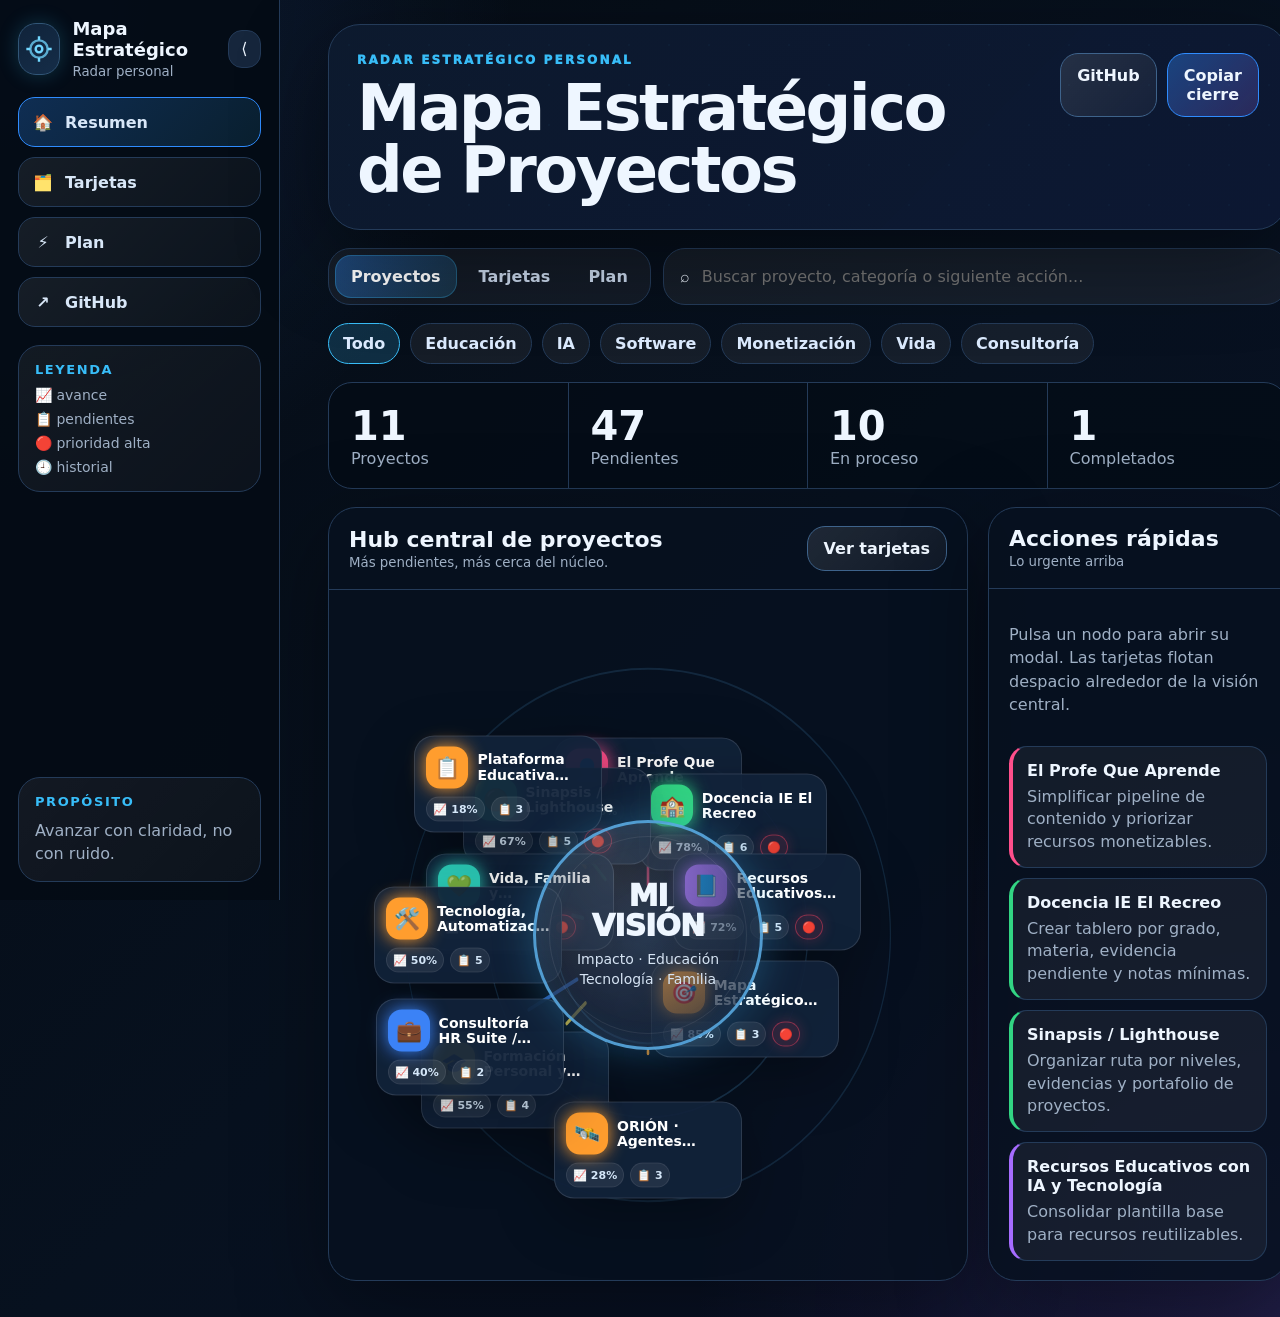
==== commit 4e3f7ac8: "Mejora hub con núcleo limpio y nodos flotantes" ====
--- a/index.html
+++ b/index.html
@@ -1,42 +1,40 @@
 <!doctype html>
 <html lang="es">
 <head>
-<meta charset="utf-8"><meta name="viewport" content="width=device-width,initial-scale=1"><meta name="theme-color" content="#06111f">
+<meta charset="utf-8" />
+<meta name="viewport" content="width=device-width, initial-scale=1" />
+<meta name="theme-color" content="#07111f" />
 <title>Mapa Estratégico de Proyectos</title>
 <style>
-:root{--bg:#06111f;--panel:#0b182a;--card:#12233b;--line:#243b59;--txt:#eef6ff;--muted:#a9b7c9;--blue:#2f8cff;--cyan:#38bdf8;--green:#32d583;--purple:#a66cff;--pink:#ff4f8b;--orange:#ff9d2e;--yellow:#f8d84a;--teal:#2dd4bf;--red:#ff435f;--shadow:0 24px 80px rgba(0,0,0,.35)}*{box-sizing:border-box}body{margin:0;font-family:Inter,system-ui,-apple-system,"Segoe UI",Roboto,Arial,sans-serif;background:radial-gradient(circle at 15% 0,rgba(47,140,255,.18),transparent 30%),radial-gradient(circle at 90% 90%,rgba(166,108,255,.13),transparent 32%),linear-gradient(135deg,#050b13,#07111f 55%,#090e24);color:var(--txt)}button,input,a{font:inherit}button{cursor:pointer}.shell{display:grid;grid-template-columns:280px minmax(0,1fr);min-height:100vh}.side{position:sticky;top:0;height:100vh;padding:18px;background:rgba(4,11,20,.95);border-right:1px solid var(--line);display:flex;flex-direction:column;gap:18px;transition:.24s}.side.collapsed{width:88px}.side.collapsed .txt,.side.collapsed .legend,.side.collapsed .purpose{display:none}.brand{display:flex;align-items:center;gap:12px;color:var(--txt);text-decoration:none}.logo{width:50px;height:50px;border-radius:17px;display:grid;place-items:center;background:linear-gradient(145deg,#10233a,#152d48);border:1px solid #315677;box-shadow:0 0 22px rgba(56,189,248,.25)}.logo svg{width:30px;height:30px}.brand b{display:block}.brand small{color:var(--muted)}.collapse{margin-left:auto;width:38px;height:38px;border-radius:14px;border:1px solid var(--line);background:#14243a;color:#fff}.nav{display:grid;gap:10px}.nav button{height:50px;border:1px solid var(--line);border-radius:16px;background:linear-gradient(135deg,rgba(255,255,255,.07),rgba(255,255,255,.03));color:#d8e7f8;display:flex;align-items:center;gap:12px;padding:0 14px;font-weight:800}.nav button.active,.nav button:hover{border-color:#2f8cff;background:linear-gradient(135deg,rgba(47,140,255,.28),rgba(56,189,248,.11))}.legend,.purpose{border:1px solid var(--line);border-radius:20px;padding:15px;background:rgba(255,255,255,.05)}.legend h4,.purpose h4{margin:0 0 10px;color:var(--cyan);font-size:12px;text-transform:uppercase;letter-spacing:.12em}.legend p,.purpose p{margin:0 0 8px;color:var(--muted);line-height:1.4}.purpose{margin-top:auto}.main{padding:24px clamp(14px,4vw,48px) 38px;display:grid;gap:18px;min-width:0}.top{display:none}.hero{display:flex;align-items:flex-start;justify-content:space-between;gap:18px;border:1px solid var(--line);border-radius:30px;padding:28px;background:linear-gradient(135deg,rgba(13,27,47,.97),rgba(13,24,52,.92));box-shadow:var(--shadow);position:relative;overflow:hidden}.hero:before{content:"";position:absolute;inset:0;background-image:radial-gradient(circle,rgba(56,189,248,.18) 1px,transparent 1.5px);background-size:38px 38px;opacity:.16}.hero>*{position:relative}.eyebrow{margin:0 0 8px;color:var(--cyan);font-size:12px;font-weight:950;letter-spacing:.18em;text-transform:uppercase}.hero h1{margin:0;font-size:clamp(34px,5vw,64px);line-height:.98;letter-spacing:-.04em}.actions{display:flex;gap:10px}.btn{border:1px solid #35597f;border-radius:16px;padding:11px 14px;background:linear-gradient(135deg,rgba(255,255,255,.1),rgba(255,255,255,.04));color:#fff;text-decoration:none;font-weight:850}.btn.primary{background:linear-gradient(135deg,rgba(47,140,255,.38),rgba(166,108,255,.2));border-color:#2f8cff}.tabs{display:grid;grid-template-columns:auto 1fr;gap:12px}.tabbox{display:flex;gap:6px;padding:6px;border:1px solid var(--line);border-radius:20px;background:rgba(255,255,255,.05);overflow:auto}.tab{border:0;border-radius:14px;padding:11px 15px;background:transparent;color:#c8d7eb;font-weight:850;white-space:nowrap}.tab.active{color:#fff;background:linear-gradient(135deg,rgba(47,140,255,.38),rgba(56,189,248,.14));box-shadow:inset 0 0 0 1px rgba(56,189,248,.3)}.search{display:flex;align-items:center;gap:8px;padding:0 15px;border:1px solid var(--line);border-radius:20px;background:rgba(255,255,255,.06)}.search input{border:0;outline:0;background:transparent;color:#fff;width:100%;min-height:50px}.filters{display:flex;flex-wrap:wrap;gap:10px}.chip{border:1px solid var(--line);border-radius:999px;padding:9px 13px;background:rgba(255,255,255,.06);color:#dbeafe;font-weight:820}.chip.active{border-color:#38bdf8;background:rgba(56,189,248,.18)}.stats{display:grid;grid-template-columns:repeat(4,1fr);border:1px solid var(--line);border-radius:22px;overflow:hidden;background:rgba(4,12,22,.72)}.stat{padding:18px 20px;border-right:1px solid var(--line)}.stat:last-child{border-right:0}.stat b{display:block;font-size:38px}.stat span{color:var(--muted)}.view{display:none}.view.active{display:block}.hubWrap{display:grid;grid-template-columns:minmax(0,1fr) 320px;gap:18px}.panel{border:1px solid var(--line);border-radius:26px;background:rgba(7,17,31,.84);box-shadow:var(--shadow);overflow:hidden}.head{padding:17px 20px;border-bottom:1px solid var(--line);display:flex;align-items:center;justify-content:space-between;gap:12px}.head h2{margin:0;font-size:21px}.head small{color:var(--muted)}.radar{position:relative;height:660px;min-height:620px;overflow:hidden;background:radial-gradient(circle at 50% 50%,rgba(56,189,248,.13),transparent 20%),radial-gradient(circle at 50% 50%,rgba(166,108,255,.08),transparent 37%)}.orbits,.wires{position:absolute;inset:0;width:100%;height:100%;pointer-events:none}.centerNode{position:absolute;left:50%;top:50%;transform:translate(-50%,-50%);width:210px;height:210px;border-radius:50%;display:grid;place-items:center;text-align:center;padding:24px;background:radial-gradient(circle at 35% 24%,rgba(255,255,255,.14),rgba(18,34,58,.96));border:3px solid rgba(91,177,234,.8);box-shadow:0 0 42px rgba(56,189,248,.28),inset 0 0 35px rgba(56,189,248,.08);animation:pulse 4s ease-in-out infinite;z-index:2}.centerNode b{font-size:31px}.centerNode span{color:#cbd9eb;line-height:1.4}.node{position:absolute;z-index:3;width:clamp(145px,17vw,205px);min-height:72px;border:1px solid rgba(255,255,255,.12);border-radius:19px;padding:10px 11px;background:rgba(18,34,58,.95);box-shadow:0 18px 60px rgba(0,0,0,.3);transition:left .35s ease,top .35s ease,transform .2s ease,box-shadow .2s ease;text-align:left;color:#fff}.node:hover{transform:translate(-50%,-50%) translateY(-5px) scale(1.02)!important;box-shadow:0 0 34px color-mix(in srgb,var(--c),transparent 35%)}.node.selected{outline:2px solid color-mix(in srgb,var(--c),white 10%)}.nodeTop{display:flex;gap:9px;align-items:center}.nodeI{flex:0 0 42px;width:42px;height:42px;border-radius:14px;display:grid;place-items:center;background:var(--c);box-shadow:0 0 18px var(--c);font-size:21px}.nodeName{display:-webkit-box;-webkit-line-clamp:2;-webkit-box-orient:vertical;overflow:hidden;font-size:15px;font-weight:900;line-height:1.15;word-break:normal}.nodeStats{display:flex;gap:6px;flex-wrap:wrap;margin-top:8px}.pill{font-size:12px;font-weight:850;border:1px solid rgba(255,255,255,.09);border-radius:999px;padding:5px 7px;background:rgba(255,255,255,.07);color:#dbeafe}.pill.red{background:rgba(255,67,95,.14);border-color:rgba(255,67,95,.45);color:#ffd9df}.quick{padding:17px;display:grid;gap:10px}.qa{border:1px solid var(--line);border-left:4px solid var(--c);border-radius:16px;padding:12px;background:rgba(255,255,255,.05)}.qa b{display:block}.qa p{margin:5px 0 0;color:var(--muted);font-size:14px}.cards{display:grid;grid-template-columns:repeat(2,minmax(260px,1fr));gap:15px;padding:15px}.card{border:1px solid var(--line);border-radius:22px;padding:14px;background:linear-gradient(145deg,rgba(18,34,58,.96),rgba(11,22,40,.98));position:relative;overflow:hidden}.card:before{content:"";position:absolute;top:0;left:0;right:0;height:4px;background:var(--c)}.cardTop{display:flex;align-items:center;justify-content:space-between;gap:10px}.cardMain{display:flex;gap:10px;align-items:center}.cardI{width:44px;height:44px;border-radius:14px;display:grid;place-items:center;background:var(--c);box-shadow:0 0 17px var(--c);font-size:21px}.cardName{display:-webkit-box;-webkit-line-clamp:2;-webkit-box-orient:vertical;overflow:hidden;font-weight:900}.tiny{color:var(--muted);font-size:13px}.hist{width:35px;height:35px;border:1px solid var(--line);border-radius:12px;background:rgba(255,255,255,.08);color:#fff}.hist:hover{border-color:#38bdf8;background:rgba(56,189,248,.16)}.bar{height:9px;border-radius:999px;background:#102137;overflow:hidden;margin-top:10px}.bar i{display:block;height:100%;background:linear-gradient(90deg,var(--c),#fff);box-shadow:0 0 18px var(--c)}.more{display:none;margin-top:10px;color:var(--muted);line-height:1.45}.card.open .more{display:block}.tagbox{display:flex;flex-wrap:wrap;gap:6px;margin-top:8px}.tag{font-size:11px;border:1px solid var(--line);border-radius:999px;padding:5px 8px;background:rgba(255,255,255,.07);color:#d7e7fb}.plan{display:grid;gap:12px;padding:15px}.planItem{display:grid;grid-template-columns:auto 1fr auto;gap:12px;align-items:start;border:1px solid var(--line);border-left:5px solid var(--c);border-radius:18px;padding:14px;background:rgba(255,255,255,.05)}.planItem p{margin:5px 0 0;color:var(--muted)}.mobileOnly{display:none}.modalBg{position:fixed;inset:0;display:none;align-items:center;justify-content:center;padding:18px;background:rgba(3,8,15,.62);backdrop-filter:blur(6px);z-index:80}.modalBg.open{display:flex;animation:fade .18s ease}.modal{width:min(760px,100%);border:1px solid var(--line);border-radius:28px;background:linear-gradient(145deg,rgba(11,22,40,.99),rgba(18,34,58,.97));box-shadow:var(--shadow);overflow:hidden}.modalH{display:flex;justify-content:space-between;align-items:center;gap:12px;padding:18px;border-bottom:1px solid var(--line)}.modalTitle{display:flex;align-items:center;gap:12px}.bigI{width:52px;height:52px;border-radius:16px;display:grid;place-items:center;background:var(--c);box-shadow:0 0 18px var(--c);font-size:24px}.modal h3{margin:0}.modal small{color:var(--muted)}.x{width:40px;height:40px;border:1px solid var(--line);border-radius:14px;background:rgba(255,255,255,.08);color:#fff}.modalB{padding:18px;display:grid;gap:14px}.modalStats{display:flex;flex-wrap:wrap;gap:8px}.box{border:1px solid var(--line);border-radius:17px;padding:13px;background:rgba(255,255,255,.045)}.box h4{margin:0 0 8px}.box p{margin:0;color:var(--muted);line-height:1.45}.split{display:grid;grid-template-columns:1fr 1fr;gap:12px}.timeline{display:grid;gap:9px}.tl{border-left:3px solid var(--c);padding-left:10px}.tl p{margin:2px 0 0;color:var(--muted)}.toast{position:fixed;right:18px;bottom:18px;background:#081525;border:1px solid var(--line);border-radius:15px;padding:12px 14px;box-shadow:var(--shadow);opacity:0;transform:translateY(12px);transition:.2s;z-index:90}.toast.show{opacity:1;transform:translateY(0)}@keyframes pulse{50%{box-shadow:0 0 56px rgba(56,189,248,.38),inset 0 0 42px rgba(56,189,248,.1)}}@keyframes fade{from{opacity:0}to{opacity:1}}
-@media(max-width:1180px){.shell{grid-template-columns:1fr}.side{position:fixed;z-index:70;left:0;top:0;bottom:0;width:280px;height:auto;transform:translateX(-103%);box-shadow:var(--shadow)}.side.open{transform:translateX(0)}.collapse{display:none}.top{display:flex;position:sticky;top:0;z-index:65;align-items:center;justify-content:space-between;padding:11px 12px;border-bottom:1px solid var(--line);background:rgba(4,12,22,.95);backdrop-filter:blur(10px)}.menu{width:42px;height:42px;border:1px solid var(--line);border-radius:14px;background:#14243a;color:#fff}.top .logo{width:36px;height:36px;border-radius:13px}.top .logo svg{width:22px;height:22px}.main{padding:12px}.hubWrap{grid-template-columns:1fr}.quick{display:none}.radar{height:620px}.node{width:158px;min-height:66px}.nodeI{width:37px;height:37px;font-size:18px}.nodeName{font-size:13px}.pill{font-size:11px;padding:4px 6px}.centerNode{width:185px;height:185px}.centerNode b{font-size:26px}.cards{grid-template-columns:repeat(2,minmax(230px,1fr))}.split{grid-template-columns:1fr}}
-@media(max-width:720px){.hero{padding:17px;border-radius:22px}.hero h1{font-size:30px}.actions{display:none}.tabs{grid-template-columns:1fr}.stats{grid-template-columns:repeat(2,1fr)}.stat{border-bottom:1px solid var(--line);padding:14px}.stat:nth-child(2){border-right:0}.stat b{font-size:30px}.hubWrap{display:none}.mobileOnly{display:grid}.cards{grid-template-columns:1fr}.tab[data-view="cards"]{display:none}.mList{padding:13px;display:grid;gap:10px}.mCard{border:1px solid var(--line);border-radius:20px;background:linear-gradient(145deg,rgba(18,34,58,.96),rgba(11,22,40,.98));overflow:hidden}.mHead{display:flex;gap:9px;align-items:center;padding:12px}.mI{width:40px;height:40px;border-radius:13px;display:grid;place-items:center;background:var(--c);box-shadow:0 0 16px var(--c)}.mT{min-width:0;flex:1}.mT b{display:block;white-space:nowrap;overflow:hidden;text-overflow:ellipsis}.mT small{color:var(--muted)}.mStats{display:flex;gap:5px;flex-wrap:wrap}.mBody{max-height:0;overflow:hidden;transition:max-height .25s ease,padding .25s ease;background:rgba(255,255,255,.035);color:var(--muted);line-height:1.45}.mCard.open .mBody{max-height:260px;padding:0 12px 12px}.hist{width:33px;height:33px}}
+:root{--bg:#07111f;--panel:#0d1b2f;--panel2:#12223a;--line:#243b59;--line2:#3e638b;--txt:#eef6ff;--muted:#9fb0c5;--cyan:#38bdf8;--blue:#3b82f6;--green:#32d583;--purple:#a66cff;--pink:#ff4f8b;--orange:#ff9d2e;--yellow:#f8d84a;--teal:#2dd4bf;--red:#ff435f;--shadow:0 26px 90px rgba(0,0,0,.38)}
+*{box-sizing:border-box}body{margin:0;font-family:Inter,system-ui,-apple-system,"Segoe UI",Roboto,Arial,sans-serif;background:radial-gradient(circle at top left,rgba(59,130,246,.16),transparent 28%),radial-gradient(circle at bottom right,rgba(166,108,255,.14),transparent 32%),linear-gradient(135deg,#050b13,#07111f 52%,#091026);color:var(--txt)}button,input,a{font:inherit}button{cursor:pointer}.shell{display:grid;grid-template-columns:280px 1fr;min-height:100vh}.side{position:sticky;top:0;height:100vh;padding:18px;background:rgba(5,12,22,.94);border-right:1px solid var(--line);display:flex;flex-direction:column;gap:18px;transition:.25s}.side.collapsed{width:92px}.side.collapsed .label,.side.collapsed .legend,.side.collapsed .purpose,.side.collapsed .brandText{display:none}.brand{display:flex;align-items:center;gap:12px;color:var(--txt);text-decoration:none;min-height:56px}.logo{width:52px;height:52px;border-radius:18px;display:grid;place-items:center;background:linear-gradient(145deg,#10233a,#152d48);border:1px solid #315677;box-shadow:0 0 20px rgba(56,189,248,.22)}.logo svg{width:32px;height:32px}.brand b{display:block;font-size:18px}.brand small{display:block;color:var(--muted);margin-top:4px}.collapseBtn{margin-left:auto;width:38px;height:38px;border-radius:14px;border:1px solid var(--line);background:#16263c;color:var(--txt)}.nav{display:grid;gap:10px}.nav button{border:1px solid var(--line);background:linear-gradient(135deg,rgba(255,255,255,.07),rgba(255,255,255,.03));color:#d8e7f8;border-radius:17px;height:50px;padding:0 14px;display:flex;align-items:center;gap:12px;text-align:left;font-weight:800}.nav button:hover,.nav button.active{border-color:#2f8cff;background:linear-gradient(135deg,rgba(47,140,255,.26),rgba(56,189,248,.11))}.ic{width:20px;display:inline-grid;place-items:center}.legend,.purpose{border:1px solid var(--line);border-radius:22px;padding:16px;background:linear-gradient(135deg,rgba(255,255,255,.06),rgba(255,255,255,.03))}.legend h4,.purpose h4{margin:0 0 10px;font-size:13px;letter-spacing:.12em;text-transform:uppercase;color:var(--cyan)}.legend ul{list-style:none;padding:0;margin:0;display:grid;gap:8px;color:var(--muted);font-size:14px}.purpose{margin-top:auto}.purpose p{margin:0;color:var(--muted);line-height:1.45}.main{padding:24px clamp(16px,4vw,48px) 36px;display:grid;gap:18px;min-width:0}.topbar{display:none}.hero{display:flex;justify-content:space-between;gap:22px;align-items:flex-start;border:1px solid var(--line);border-radius:32px;padding:28px;background:linear-gradient(135deg,rgba(13,27,47,.96),rgba(13,24,52,.92));box-shadow:var(--shadow);position:relative;overflow:hidden}.hero:before{content:"";position:absolute;inset:0;background-image:radial-gradient(circle,rgba(56,189,248,.18) 1px,transparent 1.5px);background-size:40px 40px;opacity:.16}.hero>*{position:relative}.eyebrow{margin:0 0 10px;color:var(--cyan);font-size:12px;font-weight:950;letter-spacing:.18em;text-transform:uppercase}.hero h1{margin:0;font-size:clamp(34px,5vw,66px);line-height:.97;letter-spacing:-.04em}.heroActions{display:flex;gap:10px}.btn{border:1px solid var(--line2);border-radius:18px;padding:12px 16px;background:linear-gradient(135deg,rgba(255,255,255,.1),rgba(255,255,255,.04));text-decoration:none;color:var(--txt);font-weight:850}.btn.primary{background:linear-gradient(135deg,rgba(47,140,255,.38),rgba(166,108,255,.2));border-color:#2f8cff}.tabs{display:grid;grid-template-columns:auto 1fr;gap:12px}.tabbox{display:flex;gap:6px;padding:6px;border:1px solid var(--line);border-radius:22px;background:rgba(255,255,255,.05);overflow:auto}.tab{border:0;background:transparent;color:#c8d7eb;border-radius:16px;padding:12px 16px;white-space:nowrap;font-weight:850}.tab.active{color:#fff;background:linear-gradient(135deg,rgba(47,140,255,.38),rgba(56,189,248,.14));box-shadow:inset 0 0 0 1px rgba(56,189,248,.3)}.search{display:flex;align-items:center;gap:10px;padding:0 16px;min-height:54px;border:1px solid var(--line);border-radius:22px;background:rgba(255,255,255,.06)}.search input{border:0;background:transparent;outline:none;color:var(--txt);width:100%}.filters{display:flex;flex-wrap:wrap;gap:10px}.chip{border:1px solid var(--line);border-radius:999px;padding:10px 14px;color:#dbeafe;background:rgba(255,255,255,.06);font-weight:820}.chip.active{background:rgba(56,189,248,.18);border-color:#38bdf8}.stats{display:grid;grid-template-columns:repeat(4,minmax(0,1fr));border:1px solid var(--line);border-radius:24px;overflow:hidden;background:rgba(4,12,22,.72)}.stat{padding:20px 22px;border-right:1px solid var(--line)}.stat:last-child{border-right:0}.stat b{display:block;font-size:40px}.stat span{color:var(--muted)}.view{display:none}.view.active{display:block}.desktopHub{display:grid;grid-template-columns:minmax(640px,1fr) minmax(300px,.45fr);gap:20px}.panel{border:1px solid var(--line);border-radius:28px;background:rgba(7,17,31,.82);box-shadow:var(--shadow);overflow:hidden}.panelHead{padding:18px 20px;border-bottom:1px solid var(--line);display:flex;align-items:center;justify-content:space-between;gap:12px}.panelHead h2{margin:0;font-size:22px}.panelHead small{color:var(--muted)}
+.radar{position:relative;min-height:690px;background:radial-gradient(circle at 50% 50%,rgba(56,189,248,.12),transparent 20%),radial-gradient(circle at 50% 50%,rgba(166,108,255,.07),transparent 38%);overflow:hidden}.orbits{position:absolute;inset:0;width:100%;height:100%;z-index:1;animation:orbitDrift 28s ease-in-out infinite alternate}.centerNode{position:absolute;left:50%;top:50%;transform:translate(-50%,-50%);width:230px;height:230px;border-radius:50%;display:flex;align-items:center;justify-content:center;text-align:center;padding:26px 22px;background:radial-gradient(circle at 35% 24%,rgba(255,255,255,.14),rgba(18,34,58,.96));border:3px solid rgba(91,177,234,.85);box-shadow:0 0 42px rgba(56,189,248,.28),inset 0 0 28px rgba(56,189,248,.1);z-index:5;overflow:hidden;animation:centerPulse 4.8s ease-in-out infinite}.centerNode:before{content:"";position:absolute;inset:13px;border-radius:50%;border:1px solid rgba(255,255,255,.08)}.centerInner{display:flex;flex-direction:column;align-items:center;justify-content:center;gap:8px;max-width:174px;position:relative}.centerTitle{margin:0;font-size:30px;line-height:1.02;font-weight:950;letter-spacing:-.03em;text-transform:uppercase}.centerMeta{margin:0;font-size:14px;line-height:1.42;color:#d6e4f4}.node{position:absolute;z-index:3;width:188px;min-height:96px;border:1px solid rgba(255,255,255,.12);border-radius:20px;padding:10px 11px;background:rgba(18,34,58,.94);box-shadow:0 18px 60px rgba(0,0,0,.3);cursor:pointer;text-align:left;transform:translate(-50%,-50%);animation:floatNode var(--dur,7s) ease-in-out infinite alternate}.node:hover{box-shadow:0 0 34px color-mix(in srgb,var(--c),transparent 35%);border-color:var(--c)}.nodeHead{display:flex;gap:9px;align-items:center}.nodeIcon{width:42px;height:42px;border-radius:14px;display:grid;place-items:center;background:var(--c);font-size:21px;box-shadow:0 0 18px var(--c);flex:0 0 42px}.nodeName{font-weight:900;font-size:14px;line-height:1.08;color:#fff;display:-webkit-box;-webkit-line-clamp:2;-webkit-box-orient:vertical;overflow:hidden}.miniStats{display:flex;gap:6px;margin-top:8px;align-items:center}.miniStat{font-size:11px;font-weight:850;padding:5px 6px;border-radius:999px;background:rgba(255,255,255,.08);color:#d5e7f9;border:1px solid rgba(255,255,255,.08);white-space:nowrap}.miniStat.alert{color:#ffd9df;border-color:rgba(255,67,95,.45);background:rgba(255,67,95,.12);box-shadow:0 0 14px rgba(255,67,95,.22)}.sidePanel{padding:18px 20px;display:grid;gap:14px}.hint{color:var(--muted);line-height:1.45}.quickAction{display:grid;gap:10px}.qa{border:1px solid var(--line);border-left:4px solid var(--c);border-radius:18px;padding:14px;background:rgba(255,255,255,.05)}.qa p{margin:6px 0 0;color:var(--muted);line-height:1.4}.cardsGrid{display:grid;grid-template-columns:repeat(2,minmax(280px,1fr));gap:16px}.projectCard{border:1px solid var(--line);border-radius:24px;background:linear-gradient(145deg,rgba(18,34,58,.96),rgba(11,22,40,.98));padding:16px;display:grid;gap:12px;position:relative;overflow:hidden}.projectCard:before{content:"";position:absolute;left:0;right:0;top:0;height:4px;background:var(--c)}.cardTop{display:flex;justify-content:space-between;gap:10px;align-items:flex-start}.cardMain{display:flex;gap:12px;align-items:center}.cardIcon{width:46px;height:46px;border-radius:14px;display:grid;place-items:center;background:var(--c);font-size:22px;box-shadow:0 0 18px var(--c)}.cardTop b{display:block;font-size:18px}.tiny{color:var(--muted);font-size:14px}.cardStats{display:flex;flex-wrap:wrap;gap:8px}.sbadge{border:1px solid var(--line);background:rgba(255,255,255,.07);border-radius:999px;padding:6px 8px;font-size:12px;font-weight:800}.historyBtn{width:36px;height:36px;border-radius:12px;border:1px solid var(--line);background:rgba(255,255,255,.08);display:grid;place-items:center;color:#fff;flex:0 0 36px}.progress{height:10px;border-radius:999px;background:#102137;overflow:hidden}.progress i{display:block;height:100%;background:linear-gradient(90deg,var(--c),#fff);box-shadow:0 0 18px var(--c)}.cardDesc,.cardMore{display:none;color:var(--muted);line-height:1.45}.projectCard.open .cardDesc,.projectCard.open .cardMore{display:block}.tag{font-size:11px;padding:5px 8px;border-radius:999px;background:rgba(255,255,255,.08);border:1px solid var(--line);color:#d7e7fb}.cardTags{display:flex;flex-wrap:wrap;gap:6px}.mobileList{display:none}.mCard{border:1px solid var(--line);border-radius:22px;background:linear-gradient(145deg,rgba(18,34,58,.96),rgba(11,22,40,.98));overflow:hidden}.mHead{display:flex;align-items:center;gap:10px;padding:14px;cursor:pointer}.mIcon{width:44px;height:44px;border-radius:14px;display:grid;place-items:center;color:#fff;font-size:22px;background:var(--c);box-shadow:0 0 18px var(--c)}.mHeadText{min-width:0;flex:1}.mHeadText b{display:block;white-space:nowrap;overflow:hidden;text-overflow:ellipsis}.mHeadText small{color:var(--muted)}.mStats{display:flex;gap:6px;flex-wrap:wrap}.mPill{font-size:12px;font-weight:800;padding:6px 8px;border-radius:999px;background:rgba(255,255,255,.08);border:1px solid var(--line)}.mPill.red{background:rgba(255,67,95,.14);border-color:rgba(255,67,95,.45);color:#ffd9df}.mBody{max-height:0;overflow:hidden;transition:max-height .26s ease,padding .26s ease;background:rgba(255,255,255,.03)}.mCard.open .mBody{max-height:420px;padding:0 14px 14px}.planList{display:grid;gap:12px}.planItem{display:grid;grid-template-columns:auto 1fr auto;gap:12px;align-items:start;border:1px solid var(--line);border-left:5px solid var(--c);border-radius:18px;padding:14px;background:rgba(255,255,255,.05)}.planItem p{margin:5px 0 0;color:var(--muted)}.modalWrap{position:fixed;inset:0;background:rgba(3,8,15,.6);backdrop-filter:blur(5px);display:none;align-items:center;justify-content:center;padding:18px;z-index:70}.modalWrap.open{display:flex}.modal{width:min(760px,100%);border:1px solid var(--line);border-radius:28px;background:linear-gradient(145deg,rgba(11,22,40,.98),rgba(18,34,58,.96));box-shadow:var(--shadow);overflow:hidden}.modalHead{padding:18px 20px;border-bottom:1px solid var(--line);display:flex;justify-content:space-between;gap:12px;align-items:center}.modalTitle{display:flex;gap:12px;align-items:center}.bigIcon{width:52px;height:52px;border-radius:16px;display:grid;place-items:center;font-size:24px;background:var(--c);box-shadow:0 0 18px var(--c)}.modalHead h3{margin:0}.closeBtn{width:40px;height:40px;border-radius:14px;border:1px solid var(--line);background:rgba(255,255,255,.08);color:#fff}.modalBody{padding:20px;display:grid;gap:16px}.modalStats{display:flex;flex-wrap:wrap;gap:10px}.p{border:1px solid var(--line);border-radius:999px;background:rgba(255,255,255,.07);padding:8px 10px;font-weight:850}.p.red{background:rgba(255,67,95,.12);border-color:rgba(255,67,95,.42)}.split{display:grid;grid-template-columns:1fr 1fr;gap:14px}.box{border:1px solid var(--line);border-radius:18px;padding:14px;background:rgba(255,255,255,.04)}.box h4{margin:0 0 10px}.box p{margin:0;color:var(--muted);line-height:1.5}.timeline{display:grid;gap:10px}.tItem{border-left:3px solid var(--c);padding:2px 0 2px 12px}.tItem p{color:var(--muted);margin:3px 0 0}.toast{position:fixed;right:18px;bottom:18px;border:1px solid var(--line);border-radius:16px;padding:13px 16px;background:#081525;color:#fff;box-shadow:var(--shadow);opacity:0;transform:translateY(12px);transition:.2s;z-index:80}.toast.show{opacity:1;transform:translateY(0)}
+@keyframes centerPulse{50%{box-shadow:0 0 56px rgba(56,189,248,.38),inset 0 0 38px rgba(56,189,248,.12)}}@keyframes floatNode{0%{translate:0 0}50%{translate:var(--ox,4px) var(--oy,-7px)}100%{translate:calc(var(--ox,4px) * -1) calc(var(--oy,-7px) * .7)}}@keyframes orbitDrift{0%{transform:rotate(-1.2deg)}100%{transform:rotate(1.2deg)}}
+@media(max-width:1180px){.shell{grid-template-columns:1fr}.side{position:fixed;left:0;top:0;bottom:0;z-index:60;width:280px;height:auto;transform:translateX(-102%);box-shadow:var(--shadow)}.side.open{transform:translateX(0)}.collapseBtn{display:none}.topbar{display:flex;position:sticky;top:0;z-index:50;align-items:center;justify-content:space-between;padding:12px 14px;border-bottom:1px solid var(--line);background:rgba(4,12,22,.94);backdrop-filter:blur(10px)}.menuBtn{width:42px;height:42px;border-radius:14px;border:1px solid var(--line);background:#16263c;color:#fff}.topbar .logo{width:38px;height:38px;border-radius:14px}.topbar .logo svg{width:22px;height:22px}.main{padding:14px}.desktopHub{grid-template-columns:1fr}.desktopHub .sidePanel{display:none}.split{grid-template-columns:1fr}.cardsGrid{grid-template-columns:repeat(2,minmax(250px,1fr))}.radar{min-height:650px}.node{width:172px;min-height:88px}.nodeName{font-size:13px}.miniStat{font-size:10px;padding:4px 5px}.centerNode{width:210px;height:210px}}
+@media(max-width:720px){.hero{padding:18px;border-radius:22px}.heroActions{display:none}.tabs{grid-template-columns:1fr}.stats{grid-template-columns:repeat(2,minmax(0,1fr))}.stat{border-bottom:1px solid var(--line)}.stat:nth-child(2){border-right:0}.desktopHub{display:none}.mobileList{display:grid;gap:14px}.cardsGrid{grid-template-columns:1fr}.hero h1{font-size:32px}.filters{overflow:auto;flex-wrap:nowrap}.chip{white-space:nowrap}}
 </style>
 </head>
 <body>
-<div class="shell"><aside class="side" id="side"><a class="brand" href="#"><span class="logo"><svg viewBox="0 0 24 24" fill="none" stroke="#72d7ff" stroke-width="1.8"><circle cx="12" cy="12" r="2.5"/><circle cx="12" cy="12" r="6.5" opacity=".75"/><path d="M2.5 12h3M18.5 12h3M12 2.5v3M12 18.5v3"/></svg></span><span class="txt"><b>Mapa Estratégico</b><small>Radar personal</small></span><button class="collapse" id="collapse">⟨</button></a><nav class="nav" id="nav"></nav><section class="legend"><h4>Leyenda</h4><p>📈 Avance</p><p>📋 Pendientes</p><p>🔴 Prioridad alta</p><p>🕘 Historial</p></section><section class="purpose"><h4>Propósito</h4><p>Avanzar con claridad, no con ruido.</p></section></aside><main class="main"><header class="top"><button class="menu" id="menu">☰</button><span class="brand"><span class="logo"><svg viewBox="0 0 24 24" fill="none" stroke="#72d7ff" stroke-width="1.8"><circle cx="12" cy="12" r="2.5"/><circle cx="12" cy="12" r="6.5" opacity=".75"/><path d="M2.5 12h3M18.5 12h3M12 2.5v3M12 18.5v3"/></svg></span><span class="txt"><b>Mapa Estratégico</b></span></span><button class="btn" id="copyTop">Copiar</button></header><section class="hero"><div><p class="eyebrow">Radar estratégico personal</p><h1>Mapa Estratégico de Proyectos</h1></div><div class="actions"><a class="btn" target="_blank" href="https://github.com/Anfaliz1703/Mapa-Estrategico-de-Proyectos">GitHub</a><button class="btn primary" id="copyClose">Copiar cierre</button></div></section><section class="tabs"><div class="tabbox"><button class="tab active" data-view="hub">Proyectos</button><button class="tab" data-view="cards">Tarjetas</button><button class="tab" data-view="plan">Plan</button></div><label class="search">⌕ <input id="q" placeholder="Buscar proyecto, categoría o acción..."></label></section><section class="filters" id="filters"></section><section class="stats"><article class="stat"><b id="stProjects">0</b><span>Proyectos</span></article><article class="stat"><b id="stPend">0</b><span>Pendientes</span></article><article class="stat"><b id="stDoing">0</b><span>En proceso</span></article><article class="stat"><b id="stDone">0</b><span>Completados</span></article></section><section class="view active" id="view-hub"><div class="hubWrap"><article class="panel"><div class="head"><div><h2>Hub central de proyectos</h2><small>Más pendientes = más cerca del núcleo.</small></div><button class="btn" data-switch="cards">Ver tarjetas</button></div><div class="radar" id="radar"><svg class="orbits" viewBox="0 0 1000 700" preserveAspectRatio="none"><ellipse cx="500" cy="350" rx="145" ry="110" fill="none" stroke="rgba(91,177,234,.35)" stroke-width="2"/><ellipse cx="500" cy="350" rx="260" ry="190" fill="none" stroke="rgba(91,177,234,.22)" stroke-width="2"/><ellipse cx="500" cy="350" rx="380" ry="265" fill="none" stroke="rgba(91,177,234,.15)" stroke-width="2"/></svg><svg class="wires" id="lines"></svg><div class="centerNode"><div><b>MI VISIÓN</b><span>Impacto · Educación<br>Tecnología · Familia</span></div></div><div id="nodes"></div></div></article><aside class="panel"><div class="head"><div><h2>Acciones rápidas</h2><small>Urgencia estimada</small></div></div><div class="quick" id="quick"></div></aside></div><div class="mobileOnly"><article class="panel"><div class="head" id="mobileReset"><div><h2>Proyectos</h2><small>Toca el título para recoger todos.</small></div><span class="btn">Reset</span></div><div class="mList" id="mList"></div></article></div></section><section class="view" id="view-cards"><article class="panel"><div class="head"><div><h2 id="cardsTitle">Tarjetas con porcentajes</h2><small>Toca una tarjeta para desplegar.</small></div></div><div class="cards" id="cards"></div></article></section><section class="view" id="view-plan"><article class="panel"><div class="head"><div><h2>Plan operativo</h2><small>Próximos movimientos.</small></div></div><div class="plan" id="plan"></div></article></section></main></div><div class="modalBg" id="modalBg"><article class="modal"><div class="modalH"><div class="modalTitle"><div class="bigI" id="bigI">📁</div><div><h3 id="mTitle">Proyecto</h3><small id="mSub"></small></div></div><button class="x" id="close">✕</button></div><div class="modalB"><div class="modalStats" id="mStats"></div><div class="split"><div class="box"><h4>Resumen</h4><p id="mSummary"></p></div><div class="box"><h4>Siguiente acción</h4><p id="mNext"></p></div></div><div class="split"><div class="box"><h4>Etiquetas</h4><div class="tagbox" id="mTags"></div></div><div class="box"><h4>Historial</h4><div class="timeline" id="mTime"></div></div></div></div></article></div><div class="toast" id="toast"></div>
+<div class="shell"><aside class="side" id="side"><a class="brand" href="#"><span class="logo"><svg viewBox="0 0 24 24" fill="none" stroke="#72d7ff" stroke-width="1.8"><circle cx="12" cy="12" r="2.5"/><circle cx="12" cy="12" r="6.5" opacity=".75"/><path d="M2.5 12h3M18.5 12h3M12 2.5v3M12 18.5v3"/></svg></span><span class="brandText"><b>Mapa Estratégico</b><small>Radar personal</small></span><button class="collapseBtn" id="collapseBtn">⟨</button></a><nav class="nav" id="nav"></nav><section class="legend"><h4>Leyenda</h4><ul><li><b>📈</b> avance</li><li><b>📋</b> pendientes</li><li><b>🔴</b> prioridad alta</li><li><b>🕘</b> historial</li></ul></section><section class="purpose"><h4>Propósito</h4><p>Avanzar con claridad, no con ruido.</p></section></aside><main class="main"><header class="topbar"><button class="menuBtn" id="menuBtn">☰</button><span style="font-weight:900">Mapa Estratégico</span><button class="btn" id="copyTop">Copiar</button></header><section class="hero"><div><p class="eyebrow">Radar estratégico personal</p><h1>Mapa Estratégico de Proyectos</h1></div><div class="heroActions"><a class="btn" href="https://github.com/Anfaliz1703/Mapa-Estrategico-de-Proyectos" target="_blank">GitHub</a><button class="btn primary" id="copyClose">Copiar cierre</button></div></section><section class="tabs"><div class="tabbox"><button class="tab active" data-view="hub">Proyectos</button><button class="tab" data-view="cards">Tarjetas</button><button class="tab" data-view="plan">Plan</button></div><label class="search">⌕ <input id="q" placeholder="Buscar proyecto, categoría o siguiente acción..."></label></section><section class="filters" id="filters"></section><section class="stats"><article class="stat"><b id="stProjects">0</b><span>Proyectos</span></article><article class="stat"><b id="stPend">0</b><span>Pendientes</span></article><article class="stat"><b id="stDoing">0</b><span>En proceso</span></article><article class="stat"><b id="stDone">0</b><span>Completados</span></article></section><section class="view active" id="view-hub"><div class="desktopHub"><article class="panel"><div class="panelHead"><div><h2>Hub central de proyectos</h2><small>Más pendientes, más cerca del núcleo.</small></div><button class="btn" data-switch="cards">Ver tarjetas</button></div><div class="radar"><svg class="orbits" viewBox="0 0 1000 700" preserveAspectRatio="none"><ellipse cx="500" cy="350" rx="145" ry="110" fill="none" stroke="rgba(91,177,234,.35)" stroke-width="2"/><ellipse cx="500" cy="350" rx="250" ry="185" fill="none" stroke="rgba(91,177,234,.22)" stroke-width="2"/><ellipse cx="500" cy="350" rx="380" ry="270" fill="none" stroke="rgba(91,177,234,.15)" stroke-width="2"/><g id="lines"></g></svg><div class="centerNode"><div class="centerInner"><h3 class="centerTitle">MI<br>VISIÓN</h3><p class="centerMeta">Impacto · Educación<br>Tecnología · Familia</p></div></div><div id="hubNodes"></div></div></article><aside class="panel"><div class="panelHead"><div><h2>Acciones rápidas</h2><small>Lo urgente arriba</small></div></div><div class="sidePanel"><p class="hint">Pulsa un nodo para abrir su modal. Las tarjetas flotan despacio alrededor de la visión central.</p><div id="quickActions" class="quickAction"></div></div></aside></div><div class="mobileList"><div class="panel"><div class="panelHead" id="mobileReset"><div><h2>Proyectos</h2><small>Toca el título para recoger todos.</small></div><span class="btn">Reset</span></div><div id="mobileProjects" style="padding:14px;display:grid;gap:12px"></div></div></div></section><section class="view" id="view-cards"><div class="panel"><div class="panelHead"><div><h2 id="cardsTitle">Tarjetas con porcentajes</h2><small>Toca una tarjeta para ver más.</small></div></div><div id="cardsGrid" class="cardsGrid" style="padding:16px"></div></div></section><section class="view" id="view-plan"><div class="panel"><div class="panelHead"><div><h2>Plan operativo</h2><small>Próximos movimientos recomendados.</small></div></div><div id="planList" class="planList" style="padding:16px"></div></div></section></main></div><div class="modalWrap" id="modalWrap"><div class="modal"><div class="modalHead"><div class="modalTitle"><div class="bigIcon" id="mBigIcon">📁</div><div><h3 id="mTitle">Proyecto</h3><small id="mSub" style="color:var(--muted)"></small></div></div><button class="closeBtn" id="closeModal">✕</button></div><div class="modalBody"><div class="modalStats" id="mStats"></div><div class="split"><div class="box"><h4>Resumen</h4><p id="mSummary"></p></div><div class="box"><h4>Siguiente acción</h4><p id="mNext"></p></div></div><div class="split"><div class="box"><h4>Etiquetas</h4><div id="mTags" class="cardTags"></div></div><div class="box"><h4>Historial</h4><div id="mTimeline" class="timeline"></div></div></div></div></div></div><div class="toast" id="toast"></div>
 <script>
-(()=>{const css=v=>getComputedStyle(document.documentElement).getPropertyValue(v).trim();
-const P=[
-{id:'doc',n:'Docencia IE El Recreo',a:'Educación institucional',c:['educacion','institucional','planeacion','feria'],pr:'alta',pg:78,pe:6,s:'Activo permanente',sum:'Planeaciones, notas, asistencias, controles diarios, desempeños, ESTEMBRANDO, CafeTech, CafeSec, feria, malla y actas.',next:'Crear tablero por grado, materia, evidencia pendiente y notas mínimas.',co:'--green',e:'🏫',h:[['02 Sep','Se refinó la estructura del proyecto docente.'],['03 Sep','Se priorizó tablero de notas y evidencias.']]},
-{id:'rec',n:'Recursos Educativos con IA y Tecnología',a:'Recursos educativos',c:['educacion','ia','recursos','guias'],pr:'alta',pg:72,pe:5,s:'Activo',sum:'Guías PDF, HTML offline, Cornell, laboratorios virtuales, plantillas, rúbricas y apps de clase.',next:'Consolidar plantilla base para recursos reutilizables.',co:'--purple',e:'📘',h:[['29 Ago','Se unificaron guías y apps como un solo frente.'],['03 Sep','Se conectó con marca personal.']]},
-{id:'orion',n:'ORIÓN · Agentes Docentes',a:'Software & IA',c:['ia','software'],pr:'media',pg:28,pe:3,s:'Diseño',sum:'Sistema de agentes: ORIÓN recibe intención, MERLIN genera recursos y SÉNECA valida calidad.',next:'Definir flujo exacto de agentes y archivos implicados.',co:'--orange',e:'🛰️',h:[['20 Ago','Se pausó hasta definir malla.'],['03 Sep','Se reubicó como soporte a recursos/colegio.']]},
-{id:'epqa',n:'El Profe Que Aprende',a:'Marca personal',c:['monetizacion','educacion'],pr:'alta',pg:46,pe:7,s:'Activo estratégico',sum:'Marca educativa, contenido, comunidad, recursos, blogs, sitio web y monetización.',next:'Simplificar pipeline de contenido y priorizar recursos monetizables.',co:'--pink',e:'👤',h:[['28 Ago','Se definió paquete de guion, cover, post y assets.'],['03 Sep','Se confirmó frente rentable a mediano plazo.']]},
-{id:'sin',n:'Sinapsis / Lighthouse',a:'Educación institucional',c:['educacion','emprendimiento'],pr:'alta',pg:67,pe:5,s:'En operación',sum:'Clases infantiles y juveniles; convenio Lighthouse; juegos de estudiantes.',next:'Organizar ruta por niveles, evidencias y portafolio de proyectos.',co:'--green',e:'🟢',h:[['26 Ago','Iteraciones de juegos de estudiantes.'],['03 Sep','Juegos estudiantiles quedaron dentro de Sinapsis.']]},
-{id:'plat',n:'Plataforma Educativa Integral',a:'Software & IA',c:['software','educacion'],pr:'media',pg:18,pe:3,s:'Idea avanzada',sum:'Plataforma de notas, observaciones, convivencia, comités y consulta para familias.',next:'Definir arquitectura por módulos y experiencia simple.',co:'--orange',e:'📋',h:[['01 Sep','Se planteó como proyecto aparte.'],['03 Sep','Se vinculó con ORIENTA y gestión institucional.']]},
-{id:'form',n:'Formación Personal y Profesional',a:'Formación',c:['formacion'],pr:'media',pg:55,pe:4,s:'Formación',sum:'Doctorado, inglés, IA, eventos, convocatorias, ingreso y ascenso.',next:'Establecer tablero de evidencias y plan semanal realista.',co:'--yellow',e:'🎓',h:[['01 Sep','Se consolidó inglés, doctorado y eventos.'],['03 Sep','Se reconoció riesgo de sobrecarga.']]},
-{id:'vida',n:'Vida, Familia y Sostenibilidad',a:'Vida personal',c:['vida-personal'],pr:'alta',pg:62,pe:4,s:'Vida personal',sum:'Sueño, salud, pareja, Matteo, rutinas familiares y límites de carga.',next:'Definir indicadores simples de bienestar y descanso.',co:'--teal',e:'💚',h:[['28 Ago','Se registró afectación del sueño.'],['03 Sep','Se puso como eje transversal del mapa.']]},
-{id:'tec',n:'Tecnología, Automatización y Experimentación',a:'Software & IA',c:['software','ia'],pr:'media',pg:50,pe:5,s:'Software & IA',sum:'GitHub, Vercel, PWA, hardware personal, automatizaciones y prototipos.',next:'Priorizar herramientas útiles y compras/configuraciones claves.',co:'--orange',e:'🛠️',h:[['31 Ago','Consultas de RAM, iPhone y accesorios.'],['03 Sep','Se ligó a la PWA del radar estratégico.']]},
-{id:'hr',n:'Consultoría HR Suite / Nómina',a:'Consultoría',c:['consultoria','software'],pr:'media',pg:40,pe:2,s:'Consultoría',sum:'Revisión técnica, roadmaps, archivos críticos y tareas acotadas.',next:'Mantener límite de reuniones y tareas derivadas.',co:'--blue',e:'💼',h:[['07 Jul','Se documentó roadmap técnico de nómina.'],['03 Sep','Se mantuvo como frente externo con límites.']]},
-{id:'mapa',n:'Mapa Estratégico de Proyectos',a:'Software & IA',c:['software','ia'],pr:'alta',pg:85,pe:3,s:'En construcción',sum:'Radar visual, dashboard, GitHub Pages, bitácoras, cierres diarios y relaciones.',next:'Alimentar historial real y vincular porcentajes a datos vivos.',co:'--orange',e:'🎯',h:[['02 Sep','Repositorio creado y primera vista funcional.'],['03 Sep','Se iteró diseño desktop, tablet y móvil.']]}
-].sort((x,y)=>((y.pr==='alta')-(x.pr==='alta'))||(y.pe-x.pe)||(x.pg-y.pg));
-const $=s=>document.querySelector(s), $$=s=>document.querySelectorAll(s), S={v:'hub',f:'todos',q:''}; const cats=[['todos','Todo'],['educacion','Educación'],['ia','IA'],['software','Software'],['monetizacion','Monetización'],['vida-personal','Vida'],['consultoria','Consultoría']];
-function ok(p){let q=S.q.toLowerCase().trim();return(S.f==='todos'||p.c.includes(S.f))&&(!q||[p.n,p.a,p.sum,p.next,...p.c].join(' ').toLowerCase().includes(q))}function cur(){return P.filter(ok)}
-function nav(){let n=$('#nav');n.innerHTML='';[['hub','🏠','Resumen'],['cards','🗂️','Tarjetas'],['plan','⚡','Plan'],['git','↗','GitHub']].forEach(x=>{let b=document.createElement('button');b.className=x[0]===S.v?'active':'';b.innerHTML=`<span>${x[1]}</span><span class="txt">${x[2]}</span>`;b.onclick=()=>x[0]==='git'?open('https://github.com/Anfaliz1703/Mapa-Estrategico-de-Proyectos','_blank'):view(x[0]);n.appendChild(b)})}
-function filters(){let f=$('#filters');f.innerHTML='';cats.forEach(([v,l])=>{let b=document.createElement('button');b.className='chip'+(S.f===v?' active':'');b.textContent=l;b.onclick=()=>{S.f=v;render()};f.appendChild(b)})}
-function stats(){let a=cur();$('#stProjects').textContent=a.length;$('#stPend').textContent=a.reduce((s,p)=>s+p.pe,0);$('#stDoing').textContent=Math.max(0,a.length-1);$('#stDone').textContent=1}
-function hub(){let r=$('#radar'), w=r.clientWidth, h=r.clientHeight, cx=w/2, cy=h/2, maxPe=Math.max(...P.map(p=>p.pe)), minPe=Math.min(...P.map(p=>p.pe));let nodes=$('#nodes'), lines=$('#lines');nodes.innerHTML='';lines.innerHTML='';let arr=cur();arr.forEach(p=>{let el=document.createElement('button');el.className='node';el.dataset.id=p.id;el.style.setProperty('--c',css(p.co));el.innerHTML=`<div class="nodeTop"><span class="nodeI">${p.e}</span><span class="nodeName">${p.n}</span></div><div class="nodeStats"><span class="pill">📈 ${p.pg}%</span><span class="pill">📋 ${p.pe}</span>${p.pr==='alta'?'<span class="pill red">🔴</span>':''}</div>`;el.onclick=()=>modal(p);nodes.appendChild(el)});requestAnimationFrame(()=>layout(arr,w,h,cx,cy,maxPe,minPe))}
-function layout(arr,w,h,cx,cy,maxPe,minPe){let els=arr.map(p=>document.querySelector(`.node[data-id="${p.id}"]`));let angles=[-90,-52,-128,-18,-162,24,156,60,-210,116,-248,0];let minR=Math.min(w,h)*.27, maxR=Math.min(w,h)*.45;let items=arr.map((p,i)=>{let t=(maxPe-p.pe)/Math.max(1,maxPe-minPe);let rad=minR+t*(maxR-minR);let a=(angles[i%angles.length])*Math.PI/180;return{p,el:els[i],x:cx+Math.cos(a)*rad,y:cy+Math.sin(a)*rad,px:cx+Math.cos(a)*rad,py:cy+Math.sin(a)*rad,w:els[i].offsetWidth,h:els[i].offsetHeight}});for(let k=0;k<140;k++){for(let it of items){it.x+=(it.px-it.x)*.025;it.y+=(it.py-it.y)*.025;let dx=it.x-cx,dy=it.y-cy,d=Math.hypot(dx,dy)||1,need=118+Math.max(it.w,it.h)/2;if(d<need){let m=(need-d)/d;it.x+=dx*m;it.y+=dy*m}it.x=Math.max(it.w/2+12,Math.min(w-it.w/2-12,it.x));it.y=Math.max(it.h/2+12,Math.min(h-it.h/2-12,it.y))}for(let i=0;i<items.length;i++)for(let j=i+1;j<items.length;j++){let a=items[i],b=items[j],dx=b.x-a.x,dy=b.y-a.y,ox=(a.w+b.w)/2+14-Math.abs(dx),oy=(a.h+b.h)/2+14-Math.abs(dy);if(ox>0&&oy>0){if(ox<oy){let s=dx<0?-1:1;a.x-=ox*s/2;b.x+=ox*s/2}else{let s=dy<0?-1:1;a.y-=oy*s/2;b.y+=oy*s/2}}}}items.forEach(it=>{it.el.style.left=it.x+'px';it.el.style.top=it.y+'px';it.el.style.transform='translate(-50%,-50%)';let ln=document.createElementNS('http://www.w3.org/2000/svg','line');ln.setAttribute('x1',cx);ln.setAttribute('y1',cy);ln.setAttribute('x2',it.x);ln.setAttribute('y2',it.y);ln.setAttribute('stroke',css(it.p.co));ln.setAttribute('stroke-width','4');ln.setAttribute('stroke-linecap','round');ln.setAttribute('opacity','.86');$('#lines').appendChild(ln)})}
-function cards(){let g=$('#cards');g.innerHTML='';cur().forEach(p=>{let c=document.createElement('article');c.className='card';c.style.setProperty('--c',css(p.co));c.innerHTML=`<div class="cardTop"><div class="cardMain"><span class="cardI">${p.e}</span><div><span class="cardName">${p.n}</span><span class="tiny">${p.s}</span></div></div><button class="hist">🕘</button></div><div class="nodeStats"><span class="pill">📈 ${p.pg}%</span><span class="pill">📋 ${p.pe}</span>${p.pr==='alta'?'<span class="pill red">🔴</span>':''}</div><div class="bar"><i style="width:${p.pg}%"></i></div><div class="more">${p.sum}<div class="tagbox">${p.c.map(t=>`<span class="tag">${t}</span>`).join('')}</div></div>`;c.querySelector('.hist').onclick=e=>{e.stopPropagation();modal(p,true)};c.onclick=()=>c.classList.toggle('open');g.appendChild(c)})}
-function mobile(){let m=$('#mList');m.innerHTML='';cur().forEach(p=>{let c=document.createElement('article');c.className='mCard';c.style.setProperty('--c',css(p.co));c.innerHTML=`<div class="mHead"><span class="mI">${p.e}</span><span class="mT"><b>${p.n}</b><small>${p.s}</small></span><span class="mStats"><span class="pill">📈 ${p.pg}%</span><span class="pill">📋 ${p.pe}</span>${p.pr==='alta'?'<span class="pill red">🔴</span>':''}</span><button class="hist">🕘</button></div><div class="mBody">${p.next}</div>`;c.querySelector('.hist').onclick=e=>{e.stopPropagation();modal(p,true)};c.querySelector('.mHead').onclick=()=>c.classList.toggle('open');m.appendChild(c)})}
-function plan(){let l=$('#plan');l.innerHTML='';cur().slice(0,7).forEach((p,i)=>{let d=document.createElement('div');d.className='planItem';d.style.setProperty('--c',css(p.co));d.innerHTML=`<b>${i+1}</b><div><b>${p.n}</b><p>${p.next}</p></div><span>${p.pr==='alta'?'🔴':'🟡'}</span>`;l.appendChild(d)})}
-function modal(p,history=false){$('#bigI').textContent=p.e;$('#bigI').style.setProperty('--c',css(p.co));$('#mTitle').textContent=p.n;$('#mSub').textContent=`${p.a} · ${p.s}`;$('#mStats').innerHTML=`<span class="pill">📈 ${p.pg}%</span><span class="pill">📋 ${p.pe}</span>${p.pr==='alta'?'<span class="pill red">🔴 Prioridad alta</span>':''}<span class="pill">🕘 ${p.h.length}</span>`;$('#mSummary').textContent=history?'Historial del proyecto seleccionado.':p.sum;$('#mNext').textContent=p.next;$('#mTags').innerHTML=p.c.map(t=>`<span class="tag">${t}</span>`).join('');$('#mTime').innerHTML=p.h.map(x=>`<div class="tl"><b>${x[0]}</b><p>${x[1]}</p></div>`).join('');$('#modalBg').classList.add('open')}
-function view(v){S.v=v;$$('.tab').forEach(t=>t.classList.toggle('active',t.dataset.view===v));['hub','cards','plan'].forEach(x=>$('#view-'+x).classList.toggle('active',x===v));nav();if(v==='hub')setTimeout(hub,60)}function copy(){let t=cur().slice(0,5).map(p=>`• ${p.n}: ${p.pg}% · ${p.pe} pendientes · ${p.next}`).join('\n');navigator.clipboard.writeText(t).then(()=>toast('Cierre copiado'))}function toast(x){let t=$('#toast');t.textContent=x;t.classList.add('show');setTimeout(()=>t.classList.remove('show'),1700)}function render(){filters();stats();hub();cards();mobile();plan();nav()}
-$('#q').oninput=e=>{S.q=e.target.value;render()};$$('.tab').forEach(t=>t.onclick=()=>view(t.dataset.view));document.body.onclick=e=>{let s=e.target.closest('[data-switch]');if(s)view(s.dataset.switch)};$('#menu').onclick=()=>$('#side').classList.toggle('open');$('#collapse').onclick=()=>$('#side').classList.toggle('collapsed');$('#copyClose').onclick=copy;$('#copyTop').onclick=copy;$('#close').onclick=()=>$('#modalBg').classList.remove('open');$('#modalBg').onclick=e=>{if(e.target.id==='modalBg')$('#modalBg').classList.remove('open')};$('#mobileReset').onclick=()=>$$('.mCard').forEach(c=>c.classList.remove('open'));addEventListener('resize',()=>setTimeout(hub,100));render();})();
-</script></body></html>
+(()=>{const projects=[
+{id:'doc',name:'Docencia IE El Recreo',area:'Educación institucional',cat:['educacion','institucional','planeacion','feria'],priority:'alta',progress:78,pending:6,status:'Activo permanente',summary:'Planeaciones, notas, asistencias, controles diarios, desempeños, ESTEMBRANDO, CafeTech, CafeSec, feria, malla y actas.',next:'Crear tablero por grado, materia, evidencia pendiente y notas mínimas.',color:'var(--green)',emoji:'🏫',history:[['02 Sep','Se refinó la estructura del proyecto docente.'],['03 Sep','Se priorizó tablero de notas y evidencias.']]},
+{id:'rec',name:'Recursos Educativos con IA y Tecnología',area:'Recursos educativos',cat:['educacion','ia','recursos','guias'],priority:'alta',progress:72,pending:5,status:'Activo',summary:'Guías PDF, HTML offline, Cornell, laboratorios virtuales, plantillas, rúbricas y apps de clase.',next:'Consolidar plantilla base para recursos reutilizables.',color:'var(--purple)',emoji:'📘',history:[['29 Ago','Se unificaron guías y apps como un solo frente.'],['03 Sep','Se pidió conectar recursos con marca personal.']]},
+{id:'orion',name:'ORIÓN · Agentes Docentes',area:'Software & IA',cat:['ia','software'],priority:'media',progress:28,pending:3,status:'Diseño',summary:'Sistema de agentes donde ORIÓN recibe intención, MERLIN genera recursos y SÉNECA valida calidad.',next:'Definir flujo exacto de agentes y archivos implicados.',color:'var(--orange)',emoji:'🛰️',history:[['20 Ago','Se pausó hasta definir malla.'],['03 Sep','Se reubicó como soporte a recursos/colegio.']]},
+{id:'epqa',name:'El Profe Que Aprende',area:'Marca personal',cat:['monetizacion','educacion'],priority:'alta',progress:46,pending:7,status:'Activo estratégico',summary:'Marca educativa, contenido, comunidad, recursos, blogs, sitio web y monetización.',next:'Simplificar pipeline de contenido y priorizar recursos monetizables.',color:'var(--pink)',emoji:'👤',history:[['28 Ago','Se definió paquete de guion, cover, post y assets.'],['03 Sep','Se confirmó que es el frente más rentable a mediano plazo.']]},
+{id:'sin',name:'Sinapsis / Lighthouse',area:'Educación institucional',cat:['educacion','emprendimiento'],priority:'alta',progress:67,pending:5,status:'En operación',summary:'Clases infantiles y juveniles de programación; convenio Lighthouse; juegos de estudiantes.',next:'Organizar ruta por niveles, evidencias y portafolio de proyectos.',color:'var(--green)',emoji:'🟢',history:[['26 Ago','Iteraciones de juegos de estudiantes.'],['03 Sep','Se confirmó que juegos estudiantiles pertenecen aquí.']]},
+{id:'plat',name:'Plataforma Educativa Integral',area:'Software & IA',cat:['software','educacion'],priority:'media',progress:18,pending:3,status:'Idea avanzada',summary:'Plataforma de notas, observaciones, convivencia, comités y consulta para familias.',next:'Definir arquitectura por módulos y experiencia de usuario simple.',color:'var(--orange)',emoji:'📋',history:[['01 Sep','Se planteó como proyecto aparte.'],['03 Sep','Se vinculó con ORIENTA y gestión institucional.']]},
+{id:'form',name:'Formación Personal y Profesional',area:'Formación',cat:['formacion'],priority:'media',progress:55,pending:4,status:'Formación',summary:'Doctorado, inglés, IA, eventos, convocatorias, ingreso y ascenso.',next:'Establecer tablero de evidencias y plan semanal realista.',color:'var(--yellow)',emoji:'🎓',history:[['01 Sep','Se consolidó inglés, doctorado y eventos.'],['03 Sep','Se reconoció riesgo de sobrecarga.']]},
+{id:'vida',name:'Vida, Familia y Sostenibilidad',area:'Vida personal',cat:['vida-personal'],priority:'alta',progress:62,pending:4,status:'Vida personal',summary:'Sueño, salud, pareja, Matteo, rutinas familiares y límites de carga.',next:'Definir indicadores simples de bienestar y descanso.',color:'var(--teal)',emoji:'💚',history:[['28 Ago','Se registró afectación del sueño.'],['03 Sep','Se puso como eje transversal del mapa.']]},
+{id:'tec',name:'Tecnología, Automatización y Experimentación',area:'Software & IA',cat:['software','ia'],priority:'media',progress:50,pending:5,status:'Software & IA',summary:'GitHub, Vercel, PWA, hardware personal, automatizaciones y prototipos.',next:'Priorizar herramientas útiles y compras/configuraciones claves.',color:'var(--orange)',emoji:'🛠️',history:[['31 Ago','Consultas de RAM, iPhone y accesorios.'],['03 Sep','Se ligó a la PWA del radar estratégico.']]},
+{id:'hr',name:'Consultoría HR Suite / Nómina',area:'Consultoría',cat:['consultoria','software'],priority:'media',progress:40,pending:2,status:'Consultoría',summary:'Revisión técnica, roadmaps, archivos críticos y tareas acotadas.',next:'Mantener límite de reuniones y tareas derivadas.',color:'var(--blue)',emoji:'💼',history:[['07 Jul','Se documentó roadmap técnico de nómina.'],['03 Sep','Se mantuvo como frente externo con límites.']]},
+{id:'mapa',name:'Mapa Estratégico de Proyectos',area:'Software & IA',cat:['software','ia'],priority:'alta',progress:85,pending:3,status:'En construcción',summary:'Radar visual, dashboard, GitHub Pages, bitácoras, cierres diarios y relaciones entre proyectos.',next:'Alimentar el historial real y vincular porcentajes a datos vivos.',color:'var(--orange)',emoji:'🎯',history:[['02 Sep','Repositorio creado y primera vista funcional.'],['03 Sep','Se iteró diseño desktop, tablet y móvil.']]}];
+const quickCats=[['todos','Todo'],['educacion','Educación'],['ia','IA'],['software','Software'],['monetizacion','Monetización'],['vida-personal','Vida'],['consultoria','Consultoría']];const navItems=[['hub','🏠','Resumen'],['cards','🗂️','Tarjetas'],['plan','⚡','Plan'],['github','↗','GitHub']];const $=s=>document.querySelector(s),$$=s=>document.querySelectorAll(s);const state={view:'hub',filter:'todos',query:'',selected:null};const byUrgency=(a,b)=>((b.priority==='alta')-(a.priority==='alta'))||(b.pending-a.pending)||(a.progress-b.progress);projects.sort(byUrgency);
+function resolveVar(v){const m=v.match(/var\((--[^)]+)\)/);return m?getComputedStyle(document.documentElement).getPropertyValue(m[1]).trim():v}function matches(p){const q=state.query.toLowerCase().trim();return(state.filter==='todos'||p.cat.includes(state.filter))&&(!q||[p.name,p.area,p.summary,p.next,...p.cat].join(' ').toLowerCase().includes(q))}function current(){return projects.filter(matches)}function nav(){const n=$('#nav');n.innerHTML='';navItems.forEach(([v,em,l])=>{const b=document.createElement('button');b.innerHTML=`<span class="ic">${em}</span><span class="label">${l}</span>`;if(v===state.view)b.classList.add('active');b.onclick=()=>v==='github'?window.open('https://github.com/Anfaliz1703/Mapa-Estrategico-de-Proyectos','_blank'):switchView(v);n.appendChild(b)})}function filters(){const f=$('#filters');f.innerHTML='';quickCats.forEach(([v,l])=>{const b=document.createElement('button');b.className='chip'+(state.filter===v?' active':'');b.textContent=l;b.onclick=()=>{state.filter=v;render()};f.appendChild(b)})}function stats(){const a=current();$('#stProjects').textContent=a.length;$('#stPend').textContent=a.reduce((s,p)=>s+p.pending,0);$('#stDoing').textContent=Math.max(0,a.length-1);$('#stDone').textContent=1}
+function createLine(cx,cy,x,y,r,endPad){const dx=x-cx,dy=y-cy,d=Math.sqrt(dx*dx+dy*dy)||1;return{x1:cx+dx/d*r,y1:cy+dy/d*r,x2:x-dx/d*endPad,y2:y-dy/d*endPad}}
+function layout(items){const cx=500,cy=350;const slots=[-90,-40,-140,0,180,45,-180,135,-135,90,150];const maxP=Math.max(...items.map(p=>p.pending),1);return items.map((p,i)=>{const urgency=(p.priority==='alta'?1:0)+p.pending/maxP;const rx=350-urgency*95,ry=245-urgency*64;const deg=slots[i%slots.length];const rad=deg*Math.PI/180;let x=cx+Math.cos(rad)*rx,y=cy+Math.sin(rad)*ry;if(p.priority==='alta')y-=34;if(y<75)y=75;if(y>620)y=620;if(x<105)x=105;if(x>895)x=895;return{p,x,y,deg}})}
+function linesAndNodes(){const wrap=$('#hubNodes'),lines=$('#lines');wrap.innerHTML='';lines.innerHTML='';const arr=current().slice(0,11);layout(arr).forEach(({p,x,y},i)=>{const lineData=createLine(500,350,x,y,120,100);const line=document.createElementNS('http://www.w3.org/2000/svg','line');Object.entries(lineData).forEach(([k,v])=>line.setAttribute(k,v));line.setAttribute('stroke',resolveVar(p.color));line.setAttribute('stroke-width','4');line.setAttribute('stroke-linecap','round');line.setAttribute('opacity','.82');lines.appendChild(line);const d=document.createElement('button');d.className='node';d.style.setProperty('--c',resolveVar(p.color));d.style.left=(x/10)+'%';d.style.top=(y/7)+'%';d.style.setProperty('--dur',(6+(i%5)*.8)+'s');d.style.setProperty('--ox',((i%2?1:-1)*(3+i%4))+'px');d.style.setProperty('--oy',((i%3?1:-1)*(4+i%5))+'px');d.innerHTML=`<div class="nodeHead"><div class="nodeIcon">${p.emoji}</div><div class="nodeName">${p.name}</div></div><div class="miniStats"><span class="miniStat">📈 ${p.progress}%</span><span class="miniStat">📋 ${p.pending}</span>${p.priority==='alta'?'<span class="miniStat alert">🔴</span>':''}</div>`;d.onclick=()=>openProject(p.id);wrap.appendChild(d)})}
+function quick(){const q=$('#quickActions');q.innerHTML='';current().slice(0,4).forEach(p=>{const d=document.createElement('div');d.className='qa';d.style.setProperty('--c',resolveVar(p.color));d.innerHTML=`<b>${p.name}</b><p>${p.next}</p>`;q.appendChild(d)})}function cards(){const g=$('#cardsGrid');g.innerHTML='';current().forEach(p=>{const a=document.createElement('article');a.className='projectCard';a.style.setProperty('--c',resolveVar(p.color));a.innerHTML=`<div class="cardTop"><div class="cardMain"><div class="cardIcon">${p.emoji}</div><div><b>${p.name}</b><div class="tiny">${p.status}</div></div></div><button class="historyBtn" title="Historial">🕘</button></div><div class="cardStats"><span class="sbadge">📈 ${p.progress}%</span><span class="sbadge">📋 ${p.pending}</span>${p.priority==='alta'?'<span class="sbadge" style="color:#ffd9df;border-color:rgba(255,67,95,.45);background:rgba(255,67,95,.12)">🔴</span>':''}</div><div class="progress"><i style="width:${p.progress}%"></i></div><div class="cardDesc">${p.summary}</div><div class="cardMore"><div class="cardStats"><span class="sbadge">➡️ ${p.next}</span></div><div class="cardTags">${p.cat.map(t=>`<span class="tag">${t}</span>`).join('')}</div></div>`;a.querySelector('.historyBtn').onclick=e=>{e.stopPropagation();openHistory(p.id)};a.onclick=()=>a.classList.toggle('open');g.appendChild(a)})}function mobile(){const m=$('#mobileProjects');m.innerHTML='';current().forEach(p=>{const el=document.createElement('article');el.className='mCard';el.style.setProperty('--c',resolveVar(p.color));el.innerHTML=`<div class="mHead"><div class="mIcon">${p.emoji}</div><div class="mHeadText"><b>${p.name}</b><small>${p.status}</small></div><div class="mStats"><span class="mPill">📈 ${p.progress}%</span><span class="mPill">📋 ${p.pending}</span>${p.priority==='alta'?'<span class="mPill red">🔴</span>':''}</div><button class="historyBtn" title="Historial">🕘</button></div><div class="mBody"><div style="padding:12px;color:var(--muted);line-height:1.45">${p.next}</div></div>`;el.querySelector('.historyBtn').onclick=e=>{e.stopPropagation();openHistory(p.id)};el.querySelector('.mHead').onclick=()=>el.classList.toggle('open');m.appendChild(el)})}function plan(){const l=$('#planList');l.innerHTML='';current().slice(0,6).forEach((p,i)=>{const d=document.createElement('div');d.className='planItem';d.style.setProperty('--c',resolveVar(p.color));d.innerHTML=`<div style="font-size:22px">${i+1}</div><div><b>${p.name}</b><p>${p.next}</p></div><div>${p.priority==='alta'?'🔴':'🟡'}</div>`;l.appendChild(d)})}function modalContent(p,h=false){$('#mBigIcon').textContent=p.emoji;$('#mBigIcon').style.setProperty('--c',resolveVar(p.color));$('#mTitle').textContent=p.name;$('#mSub').textContent=`${p.area} · ${p.status}`;$('#mStats').innerHTML=`<span class="p">📈 ${p.progress}%</span><span class="p">📋 ${p.pending} pendientes</span>${p.priority==='alta'?'<span class="p red">🔴 Prioridad alta</span>':''}<span class="p">🕘 ${p.history.length} hitos</span>`;$('#mSummary').textContent=h?'Historial del proyecto seleccionado.':p.summary;$('#mNext').textContent=p.next;$('#mTags').innerHTML=p.cat.map(t=>`<span class="tag">${t}</span>`).join('');$('#mTimeline').innerHTML=p.history.map(([f,t])=>`<div class="tItem"><b>${f}</b><p>${t}</p></div>`).join('');document.documentElement.style.setProperty('--c',resolveVar(p.color))}function openProject(id){const p=projects.find(x=>x.id===id);modalContent(p,false);$('#modalWrap').classList.add('open')}function openHistory(id){const p=projects.find(x=>x.id===id);modalContent(p,true);$('#modalWrap').classList.add('open')}function switchView(v){state.view=v;$$('.tab').forEach(t=>t.classList.toggle('active',t.dataset.view===v));['hub','cards','plan'].forEach(k=>$('#view-'+k).classList.toggle('active',k===v));nav()}function copyCloseText(){navigator.clipboard.writeText(current().slice(0,5).map(p=>`• ${p.name}: ${p.progress}% · ${p.pending} pendientes · ${p.next}`).join('\n')).then(()=>toast('Cierre copiado'))}function toast(t){const e=$('#toast');e.textContent=t;e.classList.add('show');setTimeout(()=>e.classList.remove('show'),1700)}function render(){filters();stats();linesAndNodes();quick();cards();mobile();plan();nav()}$('#q').addEventListener('input',e=>{state.query=e.target.value;render()});$$('.tab').forEach(t=>t.onclick=()=>switchView(t.dataset.view));document.body.addEventListener('click',e=>{const sw=e.target.closest('[data-switch]');if(sw)switchView(sw.dataset.switch)});$('#mobileReset').onclick=()=>document.querySelectorAll('.mCard').forEach(c=>c.classList.remove('open'));$('#copyClose').onclick=copyCloseText;$('#copyTop').onclick=copyCloseText;$('#closeModal').onclick=()=>$('#modalWrap').classList.remove('open');$('#modalWrap').onclick=e=>{if(e.target.id==='modalWrap')$('#modalWrap').classList.remove('open')};$('#menuBtn')?.addEventListener('click',()=>$('#side').classList.toggle('open'));$('#collapseBtn').onclick=()=>$('#side').classList.toggle('collapsed');render()})();
+</script>
+</body>
+</html>
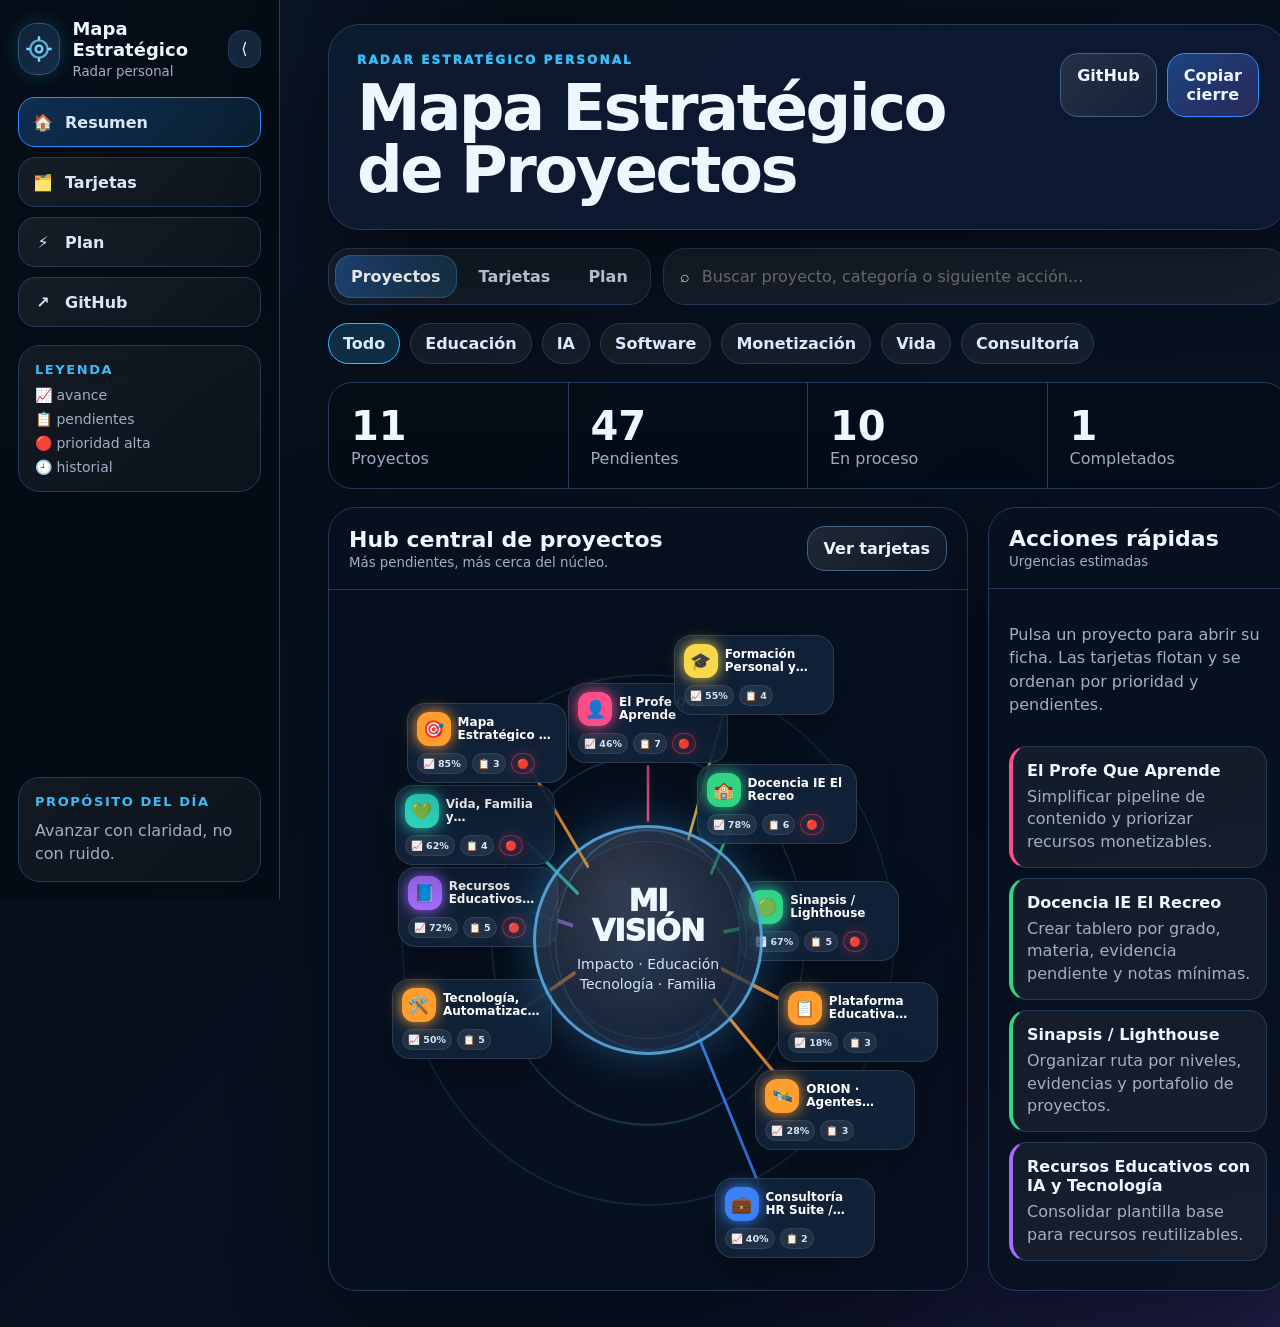
==== commit 53a27d44: "Compact hub project cards for tablet readability" ====
--- a/index.html
+++ b/index.html
@@ -8,33 +8,32 @@
 <style>
 :root{--bg:#07111f;--panel:#0d1b2f;--panel2:#12223a;--line:#243b59;--line2:#3e638b;--txt:#eef6ff;--muted:#9fb0c5;--cyan:#38bdf8;--blue:#3b82f6;--green:#32d583;--purple:#a66cff;--pink:#ff4f8b;--orange:#ff9d2e;--yellow:#f8d84a;--teal:#2dd4bf;--red:#ff435f;--shadow:0 26px 90px rgba(0,0,0,.38)}
 *{box-sizing:border-box}body{margin:0;font-family:Inter,system-ui,-apple-system,"Segoe UI",Roboto,Arial,sans-serif;background:radial-gradient(circle at top left,rgba(59,130,246,.16),transparent 28%),radial-gradient(circle at bottom right,rgba(166,108,255,.14),transparent 32%),linear-gradient(135deg,#050b13,#07111f 52%,#091026);color:var(--txt)}button,input,a{font:inherit}button{cursor:pointer}.shell{display:grid;grid-template-columns:280px 1fr;min-height:100vh}.side{position:sticky;top:0;height:100vh;padding:18px;background:rgba(5,12,22,.94);border-right:1px solid var(--line);display:flex;flex-direction:column;gap:18px;transition:.25s}.side.collapsed{width:92px}.side.collapsed .label,.side.collapsed .legend,.side.collapsed .purpose,.side.collapsed .brandText{display:none}.brand{display:flex;align-items:center;gap:12px;color:var(--txt);text-decoration:none;min-height:56px}.logo{width:52px;height:52px;border-radius:18px;display:grid;place-items:center;background:linear-gradient(145deg,#10233a,#152d48);border:1px solid #315677;box-shadow:0 0 20px rgba(56,189,248,.22)}.logo svg{width:32px;height:32px}.brand b{display:block;font-size:18px}.brand small{display:block;color:var(--muted);margin-top:4px}.collapseBtn{margin-left:auto;width:38px;height:38px;border-radius:14px;border:1px solid var(--line);background:#16263c;color:var(--txt)}.nav{display:grid;gap:10px}.nav button{border:1px solid var(--line);background:linear-gradient(135deg,rgba(255,255,255,.07),rgba(255,255,255,.03));color:#d8e7f8;border-radius:17px;height:50px;padding:0 14px;display:flex;align-items:center;gap:12px;text-align:left;font-weight:800}.nav button:hover,.nav button.active{border-color:#2f8cff;background:linear-gradient(135deg,rgba(47,140,255,.26),rgba(56,189,248,.11))}.ic{width:20px;display:inline-grid;place-items:center}.legend,.purpose{border:1px solid var(--line);border-radius:22px;padding:16px;background:linear-gradient(135deg,rgba(255,255,255,.06),rgba(255,255,255,.03))}.legend h4,.purpose h4{margin:0 0 10px;font-size:13px;letter-spacing:.12em;text-transform:uppercase;color:var(--cyan)}.legend ul{list-style:none;padding:0;margin:0;display:grid;gap:8px;color:var(--muted);font-size:14px}.purpose{margin-top:auto}.purpose p{margin:0;color:var(--muted);line-height:1.45}.main{padding:24px clamp(16px,4vw,48px) 36px;display:grid;gap:18px;min-width:0}.topbar{display:none}.hero{display:flex;justify-content:space-between;gap:22px;align-items:flex-start;border:1px solid var(--line);border-radius:32px;padding:28px;background:linear-gradient(135deg,rgba(13,27,47,.96),rgba(13,24,52,.92));box-shadow:var(--shadow);position:relative;overflow:hidden}.hero:before{content:"";position:absolute;inset:0;background-image:radial-gradient(circle,rgba(56,189,248,.18) 1px,transparent 1.5px);background-size:40px 40px;opacity:.16}.hero>*{position:relative}.eyebrow{margin:0 0 10px;color:var(--cyan);font-size:12px;font-weight:950;letter-spacing:.18em;text-transform:uppercase}.hero h1{margin:0;font-size:clamp(34px,5vw,66px);line-height:.97;letter-spacing:-.04em}.heroActions{display:flex;gap:10px}.btn{border:1px solid var(--line2);border-radius:18px;padding:12px 16px;background:linear-gradient(135deg,rgba(255,255,255,.1),rgba(255,255,255,.04));text-decoration:none;color:var(--txt);font-weight:850}.btn.primary{background:linear-gradient(135deg,rgba(47,140,255,.38),rgba(166,108,255,.2));border-color:#2f8cff}.tabs{display:grid;grid-template-columns:auto 1fr;gap:12px}.tabbox{display:flex;gap:6px;padding:6px;border:1px solid var(--line);border-radius:22px;background:rgba(255,255,255,.05);overflow:auto}.tab{border:0;background:transparent;color:#c8d7eb;border-radius:16px;padding:12px 16px;white-space:nowrap;font-weight:850}.tab.active{color:#fff;background:linear-gradient(135deg,rgba(47,140,255,.38),rgba(56,189,248,.14));box-shadow:inset 0 0 0 1px rgba(56,189,248,.3)}.search{display:flex;align-items:center;gap:10px;padding:0 16px;min-height:54px;border:1px solid var(--line);border-radius:22px;background:rgba(255,255,255,.06)}.search input{border:0;background:transparent;outline:none;color:var(--txt);width:100%}.filters{display:flex;flex-wrap:wrap;gap:10px}.chip{border:1px solid var(--line);border-radius:999px;padding:10px 14px;color:#dbeafe;background:rgba(255,255,255,.06);font-weight:820}.chip.active{background:rgba(56,189,248,.18);border-color:#38bdf8}.stats{display:grid;grid-template-columns:repeat(4,minmax(0,1fr));border:1px solid var(--line);border-radius:24px;overflow:hidden;background:rgba(4,12,22,.72)}.stat{padding:20px 22px;border-right:1px solid var(--line)}.stat:last-child{border-right:0}.stat b{display:block;font-size:40px}.stat span{color:var(--muted)}.view{display:none}.view.active{display:block}.desktopHub{display:grid;grid-template-columns:minmax(640px,1fr) minmax(300px,.45fr);gap:20px}.panel{border:1px solid var(--line);border-radius:28px;background:rgba(7,17,31,.82);box-shadow:var(--shadow);overflow:hidden}.panelHead{padding:18px 20px;border-bottom:1px solid var(--line);display:flex;align-items:center;justify-content:space-between;gap:12px}.panelHead h2{margin:0;font-size:22px}.panelHead small{color:var(--muted)}
-.radar{position:relative;min-height:690px;background:radial-gradient(circle at 50% 50%,rgba(56,189,248,.12),transparent 20%),radial-gradient(circle at 50% 50%,rgba(166,108,255,.07),transparent 38%);overflow:hidden}.orbits{position:absolute;inset:0;width:100%;height:100%;z-index:1;animation:orbitDrift 28s ease-in-out infinite alternate}.centerNode{position:absolute;left:50%;top:50%;transform:translate(-50%,-50%);width:230px;height:230px;border-radius:50%;display:flex;align-items:center;justify-content:center;text-align:center;padding:26px 22px;background:radial-gradient(circle at 35% 24%,rgba(255,255,255,.14),rgba(18,34,58,.96));border:3px solid rgba(91,177,234,.85);box-shadow:0 0 42px rgba(56,189,248,.28),inset 0 0 28px rgba(56,189,248,.1);z-index:5;overflow:hidden;animation:centerPulse 4.8s ease-in-out infinite}.centerNode:before{content:"";position:absolute;inset:13px;border-radius:50%;border:1px solid rgba(255,255,255,.08)}.centerInner{display:flex;flex-direction:column;align-items:center;justify-content:center;gap:8px;max-width:174px;position:relative}.centerTitle{margin:0;font-size:30px;line-height:1.02;font-weight:950;letter-spacing:-.03em;text-transform:uppercase}.centerMeta{margin:0;font-size:14px;line-height:1.42;color:#d6e4f4}.node{position:absolute;z-index:3;width:188px;min-height:96px;border:1px solid rgba(255,255,255,.12);border-radius:20px;padding:10px 11px;background:rgba(18,34,58,.94);box-shadow:0 18px 60px rgba(0,0,0,.3);cursor:pointer;text-align:left;transform:translate(-50%,-50%);animation:floatNode var(--dur,7s) ease-in-out infinite alternate}.node:hover{box-shadow:0 0 34px color-mix(in srgb,var(--c),transparent 35%);border-color:var(--c)}.nodeHead{display:flex;gap:9px;align-items:center}.nodeIcon{width:42px;height:42px;border-radius:14px;display:grid;place-items:center;background:var(--c);font-size:21px;box-shadow:0 0 18px var(--c);flex:0 0 42px}.nodeName{font-weight:900;font-size:14px;line-height:1.08;color:#fff;display:-webkit-box;-webkit-line-clamp:2;-webkit-box-orient:vertical;overflow:hidden}.miniStats{display:flex;gap:6px;margin-top:8px;align-items:center}.miniStat{font-size:11px;font-weight:850;padding:5px 6px;border-radius:999px;background:rgba(255,255,255,.08);color:#d5e7f9;border:1px solid rgba(255,255,255,.08);white-space:nowrap}.miniStat.alert{color:#ffd9df;border-color:rgba(255,67,95,.45);background:rgba(255,67,95,.12);box-shadow:0 0 14px rgba(255,67,95,.22)}.sidePanel{padding:18px 20px;display:grid;gap:14px}.hint{color:var(--muted);line-height:1.45}.quickAction{display:grid;gap:10px}.qa{border:1px solid var(--line);border-left:4px solid var(--c);border-radius:18px;padding:14px;background:rgba(255,255,255,.05)}.qa p{margin:6px 0 0;color:var(--muted);line-height:1.4}.cardsGrid{display:grid;grid-template-columns:repeat(2,minmax(280px,1fr));gap:16px}.projectCard{border:1px solid var(--line);border-radius:24px;background:linear-gradient(145deg,rgba(18,34,58,.96),rgba(11,22,40,.98));padding:16px;display:grid;gap:12px;position:relative;overflow:hidden}.projectCard:before{content:"";position:absolute;left:0;right:0;top:0;height:4px;background:var(--c)}.cardTop{display:flex;justify-content:space-between;gap:10px;align-items:flex-start}.cardMain{display:flex;gap:12px;align-items:center}.cardIcon{width:46px;height:46px;border-radius:14px;display:grid;place-items:center;background:var(--c);font-size:22px;box-shadow:0 0 18px var(--c)}.cardTop b{display:block;font-size:18px}.tiny{color:var(--muted);font-size:14px}.cardStats{display:flex;flex-wrap:wrap;gap:8px}.sbadge{border:1px solid var(--line);background:rgba(255,255,255,.07);border-radius:999px;padding:6px 8px;font-size:12px;font-weight:800}.historyBtn{width:36px;height:36px;border-radius:12px;border:1px solid var(--line);background:rgba(255,255,255,.08);display:grid;place-items:center;color:#fff;flex:0 0 36px}.progress{height:10px;border-radius:999px;background:#102137;overflow:hidden}.progress i{display:block;height:100%;background:linear-gradient(90deg,var(--c),#fff);box-shadow:0 0 18px var(--c)}.cardDesc,.cardMore{display:none;color:var(--muted);line-height:1.45}.projectCard.open .cardDesc,.projectCard.open .cardMore{display:block}.tag{font-size:11px;padding:5px 8px;border-radius:999px;background:rgba(255,255,255,.08);border:1px solid var(--line);color:#d7e7fb}.cardTags{display:flex;flex-wrap:wrap;gap:6px}.mobileList{display:none}.mCard{border:1px solid var(--line);border-radius:22px;background:linear-gradient(145deg,rgba(18,34,58,.96),rgba(11,22,40,.98));overflow:hidden}.mHead{display:flex;align-items:center;gap:10px;padding:14px;cursor:pointer}.mIcon{width:44px;height:44px;border-radius:14px;display:grid;place-items:center;color:#fff;font-size:22px;background:var(--c);box-shadow:0 0 18px var(--c)}.mHeadText{min-width:0;flex:1}.mHeadText b{display:block;white-space:nowrap;overflow:hidden;text-overflow:ellipsis}.mHeadText small{color:var(--muted)}.mStats{display:flex;gap:6px;flex-wrap:wrap}.mPill{font-size:12px;font-weight:800;padding:6px 8px;border-radius:999px;background:rgba(255,255,255,.08);border:1px solid var(--line)}.mPill.red{background:rgba(255,67,95,.14);border-color:rgba(255,67,95,.45);color:#ffd9df}.mBody{max-height:0;overflow:hidden;transition:max-height .26s ease,padding .26s ease;background:rgba(255,255,255,.03)}.mCard.open .mBody{max-height:420px;padding:0 14px 14px}.planList{display:grid;gap:12px}.planItem{display:grid;grid-template-columns:auto 1fr auto;gap:12px;align-items:start;border:1px solid var(--line);border-left:5px solid var(--c);border-radius:18px;padding:14px;background:rgba(255,255,255,.05)}.planItem p{margin:5px 0 0;color:var(--muted)}.modalWrap{position:fixed;inset:0;background:rgba(3,8,15,.6);backdrop-filter:blur(5px);display:none;align-items:center;justify-content:center;padding:18px;z-index:70}.modalWrap.open{display:flex}.modal{width:min(760px,100%);border:1px solid var(--line);border-radius:28px;background:linear-gradient(145deg,rgba(11,22,40,.98),rgba(18,34,58,.96));box-shadow:var(--shadow);overflow:hidden}.modalHead{padding:18px 20px;border-bottom:1px solid var(--line);display:flex;justify-content:space-between;gap:12px;align-items:center}.modalTitle{display:flex;gap:12px;align-items:center}.bigIcon{width:52px;height:52px;border-radius:16px;display:grid;place-items:center;font-size:24px;background:var(--c);box-shadow:0 0 18px var(--c)}.modalHead h3{margin:0}.closeBtn{width:40px;height:40px;border-radius:14px;border:1px solid var(--line);background:rgba(255,255,255,.08);color:#fff}.modalBody{padding:20px;display:grid;gap:16px}.modalStats{display:flex;flex-wrap:wrap;gap:10px}.p{border:1px solid var(--line);border-radius:999px;background:rgba(255,255,255,.07);padding:8px 10px;font-weight:850}.p.red{background:rgba(255,67,95,.12);border-color:rgba(255,67,95,.42)}.split{display:grid;grid-template-columns:1fr 1fr;gap:14px}.box{border:1px solid var(--line);border-radius:18px;padding:14px;background:rgba(255,255,255,.04)}.box h4{margin:0 0 10px}.box p{margin:0;color:var(--muted);line-height:1.5}.timeline{display:grid;gap:10px}.tItem{border-left:3px solid var(--c);padding:2px 0 2px 12px}.tItem p{color:var(--muted);margin:3px 0 0}.toast{position:fixed;right:18px;bottom:18px;border:1px solid var(--line);border-radius:16px;padding:13px 16px;background:#081525;color:#fff;box-shadow:var(--shadow);opacity:0;transform:translateY(12px);transition:.2s;z-index:80}.toast.show{opacity:1;transform:translateY(0)}
-@keyframes centerPulse{50%{box-shadow:0 0 56px rgba(56,189,248,.38),inset 0 0 38px rgba(56,189,248,.12)}}@keyframes floatNode{0%{translate:0 0}50%{translate:var(--ox,4px) var(--oy,-7px)}100%{translate:calc(var(--ox,4px) * -1) calc(var(--oy,-7px) * .7)}}@keyframes orbitDrift{0%{transform:rotate(-1.2deg)}100%{transform:rotate(1.2deg)}}
-@media(max-width:1180px){.shell{grid-template-columns:1fr}.side{position:fixed;left:0;top:0;bottom:0;z-index:60;width:280px;height:auto;transform:translateX(-102%);box-shadow:var(--shadow)}.side.open{transform:translateX(0)}.collapseBtn{display:none}.topbar{display:flex;position:sticky;top:0;z-index:50;align-items:center;justify-content:space-between;padding:12px 14px;border-bottom:1px solid var(--line);background:rgba(4,12,22,.94);backdrop-filter:blur(10px)}.menuBtn{width:42px;height:42px;border-radius:14px;border:1px solid var(--line);background:#16263c;color:#fff}.topbar .logo{width:38px;height:38px;border-radius:14px}.topbar .logo svg{width:22px;height:22px}.main{padding:14px}.desktopHub{grid-template-columns:1fr}.desktopHub .sidePanel{display:none}.split{grid-template-columns:1fr}.cardsGrid{grid-template-columns:repeat(2,minmax(250px,1fr))}.radar{min-height:650px}.node{width:172px;min-height:88px}.nodeName{font-size:13px}.miniStat{font-size:10px;padding:4px 5px}.centerNode{width:210px;height:210px}}
-@media(max-width:720px){.hero{padding:18px;border-radius:22px}.heroActions{display:none}.tabs{grid-template-columns:1fr}.stats{grid-template-columns:repeat(2,minmax(0,1fr))}.stat{border-bottom:1px solid var(--line)}.stat:nth-child(2){border-right:0}.desktopHub{display:none}.mobileList{display:grid;gap:14px}.cardsGrid{grid-template-columns:1fr}.hero h1{font-size:32px}.filters{overflow:auto;flex-wrap:nowrap}.chip{white-space:nowrap}}
-</style>
-</head>
-<body>
-<div class="shell"><aside class="side" id="side"><a class="brand" href="#"><span class="logo"><svg viewBox="0 0 24 24" fill="none" stroke="#72d7ff" stroke-width="1.8"><circle cx="12" cy="12" r="2.5"/><circle cx="12" cy="12" r="6.5" opacity=".75"/><path d="M2.5 12h3M18.5 12h3M12 2.5v3M12 18.5v3"/></svg></span><span class="brandText"><b>Mapa Estratégico</b><small>Radar personal</small></span><button class="collapseBtn" id="collapseBtn">⟨</button></a><nav class="nav" id="nav"></nav><section class="legend"><h4>Leyenda</h4><ul><li><b>📈</b> avance</li><li><b>📋</b> pendientes</li><li><b>🔴</b> prioridad alta</li><li><b>🕘</b> historial</li></ul></section><section class="purpose"><h4>Propósito</h4><p>Avanzar con claridad, no con ruido.</p></section></aside><main class="main"><header class="topbar"><button class="menuBtn" id="menuBtn">☰</button><span style="font-weight:900">Mapa Estratégico</span><button class="btn" id="copyTop">Copiar</button></header><section class="hero"><div><p class="eyebrow">Radar estratégico personal</p><h1>Mapa Estratégico de Proyectos</h1></div><div class="heroActions"><a class="btn" href="https://github.com/Anfaliz1703/Mapa-Estrategico-de-Proyectos" target="_blank">GitHub</a><button class="btn primary" id="copyClose">Copiar cierre</button></div></section><section class="tabs"><div class="tabbox"><button class="tab active" data-view="hub">Proyectos</button><button class="tab" data-view="cards">Tarjetas</button><button class="tab" data-view="plan">Plan</button></div><label class="search">⌕ <input id="q" placeholder="Buscar proyecto, categoría o siguiente acción..."></label></section><section class="filters" id="filters"></section><section class="stats"><article class="stat"><b id="stProjects">0</b><span>Proyectos</span></article><article class="stat"><b id="stPend">0</b><span>Pendientes</span></article><article class="stat"><b id="stDoing">0</b><span>En proceso</span></article><article class="stat"><b id="stDone">0</b><span>Completados</span></article></section><section class="view active" id="view-hub"><div class="desktopHub"><article class="panel"><div class="panelHead"><div><h2>Hub central de proyectos</h2><small>Más pendientes, más cerca del núcleo.</small></div><button class="btn" data-switch="cards">Ver tarjetas</button></div><div class="radar"><svg class="orbits" viewBox="0 0 1000 700" preserveAspectRatio="none"><ellipse cx="500" cy="350" rx="145" ry="110" fill="none" stroke="rgba(91,177,234,.35)" stroke-width="2"/><ellipse cx="500" cy="350" rx="250" ry="185" fill="none" stroke="rgba(91,177,234,.22)" stroke-width="2"/><ellipse cx="500" cy="350" rx="380" ry="270" fill="none" stroke="rgba(91,177,234,.15)" stroke-width="2"/><g id="lines"></g></svg><div class="centerNode"><div class="centerInner"><h3 class="centerTitle">MI<br>VISIÓN</h3><p class="centerMeta">Impacto · Educación<br>Tecnología · Familia</p></div></div><div id="hubNodes"></div></div></article><aside class="panel"><div class="panelHead"><div><h2>Acciones rápidas</h2><small>Lo urgente arriba</small></div></div><div class="sidePanel"><p class="hint">Pulsa un nodo para abrir su modal. Las tarjetas flotan despacio alrededor de la visión central.</p><div id="quickActions" class="quickAction"></div></div></aside></div><div class="mobileList"><div class="panel"><div class="panelHead" id="mobileReset"><div><h2>Proyectos</h2><small>Toca el título para recoger todos.</small></div><span class="btn">Reset</span></div><div id="mobileProjects" style="padding:14px;display:grid;gap:12px"></div></div></div></section><section class="view" id="view-cards"><div class="panel"><div class="panelHead"><div><h2 id="cardsTitle">Tarjetas con porcentajes</h2><small>Toca una tarjeta para ver más.</small></div></div><div id="cardsGrid" class="cardsGrid" style="padding:16px"></div></div></section><section class="view" id="view-plan"><div class="panel"><div class="panelHead"><div><h2>Plan operativo</h2><small>Próximos movimientos recomendados.</small></div></div><div id="planList" class="planList" style="padding:16px"></div></div></section></main></div><div class="modalWrap" id="modalWrap"><div class="modal"><div class="modalHead"><div class="modalTitle"><div class="bigIcon" id="mBigIcon">📁</div><div><h3 id="mTitle">Proyecto</h3><small id="mSub" style="color:var(--muted)"></small></div></div><button class="closeBtn" id="closeModal">✕</button></div><div class="modalBody"><div class="modalStats" id="mStats"></div><div class="split"><div class="box"><h4>Resumen</h4><p id="mSummary"></p></div><div class="box"><h4>Siguiente acción</h4><p id="mNext"></p></div></div><div class="split"><div class="box"><h4>Etiquetas</h4><div id="mTags" class="cardTags"></div></div><div class="box"><h4>Historial</h4><div id="mTimeline" class="timeline"></div></div></div></div></div></div><div class="toast" id="toast"></div>
+.radar{position:relative;min-height:700px;background:radial-gradient(circle at 50% 50%,rgba(56,189,248,.12),transparent 20%),radial-gradient(circle at 50% 50%,rgba(166,108,255,.07),transparent 38%);overflow:hidden}.orbits{position:absolute;inset:0;width:100%;height:100%;z-index:1;animation:orbitDrift 28s ease-in-out infinite alternate}.centerNode{position:absolute;left:50%;top:50%;transform:translate(-50%,-50%);width:230px;height:230px;border-radius:50%;display:flex;align-items:center;justify-content:center;text-align:center;padding:26px 22px;background:radial-gradient(circle at 35% 24%,rgba(255,255,255,.14),rgba(18,34,58,.96));border:3px solid rgba(91,177,234,.85);box-shadow:0 0 42px rgba(56,189,248,.28),inset 0 0 28px rgba(56,189,248,.1);z-index:5;overflow:hidden;animation:centerPulse 4.8s ease-in-out infinite}.centerNode:before{content:"";position:absolute;inset:13px;border-radius:50%;border:1px solid rgba(255,255,255,.08)}.centerInner{display:flex;flex-direction:column;align-items:center;justify-content:center;gap:8px;max-width:174px;position:relative}.centerTitle{margin:0;font-size:30px;line-height:1.02;font-weight:950;letter-spacing:-.03em;text-transform:uppercase}.centerMeta{margin:0;font-size:14px;line-height:1.42;color:#d6e4f4}.node{position:absolute;z-index:3;width:160px;min-height:78px;border:1px solid rgba(255,255,255,.12);border-radius:18px;padding:8px 9px;background:rgba(18,34,58,.94);box-shadow:0 14px 48px rgba(0,0,0,.28);cursor:pointer;text-align:left;transform:translate(-50%,-50%);animation:floatNode var(--dur,7s) ease-in-out infinite alternate}.node:hover{box-shadow:0 0 28px color-mix(in srgb,var(--c),transparent 42%);border-color:var(--c)}.nodeHead{display:flex;gap:7px;align-items:center}.nodeIcon{width:34px;height:34px;border-radius:12px;display:grid;place-items:center;background:var(--c);font-size:17px;box-shadow:0 0 15px var(--c);flex:0 0 34px}.nodeName{font-weight:900;font-size:12px;line-height:1.08;color:#fff;display:-webkit-box;-webkit-line-clamp:2;-webkit-box-orient:vertical;overflow:hidden}.miniStats{display:flex;gap:5px;margin-top:7px;align-items:center}.miniStat{font-size:9.5px;font-weight:850;padding:4px 5px;border-radius:999px;background:rgba(255,255,255,.08);color:#d5e7f9;border:1px solid rgba(255,255,255,.08);white-space:nowrap}.miniStat.alert{color:#ffd9df;border-color:rgba(255,67,95,.45);background:rgba(255,67,95,.12);box-shadow:0 0 12px rgba(255,67,95,.22)}
+.sidePanel{padding:18px 20px;display:grid;gap:14px}.hint{color:var(--muted);line-height:1.45}.quickAction{display:grid;gap:10px}.qa{border:1px solid var(--line);border-left:4px solid var(--c);border-radius:18px;padding:14px;background:rgba(255,255,255,.05)}.qa p{margin:6px 0 0;color:var(--muted);line-height:1.4}.cardsGrid{display:grid;grid-template-columns:repeat(2,minmax(280px,1fr));gap:16px}.projectCard{border:1px solid var(--line);border-radius:24px;background:linear-gradient(145deg,rgba(18,34,58,.96),rgba(11,22,40,.98));padding:16px;display:grid;gap:12px;position:relative;overflow:hidden}.projectCard:before{content:"";position:absolute;left:0;right:0;top:0;height:4px;background:var(--c)}.cardTop{display:flex;justify-content:space-between;gap:10px;align-items:flex-start}.cardMain{display:flex;gap:12px;align-items:center}.cardIcon{width:46px;height:46px;border-radius:14px;display:grid;place-items:center;background:var(--c);font-size:22px;box-shadow:0 0 18px var(--c)}.cardTop b{display:block;font-size:18px}.tiny{color:var(--muted);font-size:14px}.cardStats{display:flex;flex-wrap:wrap;gap:8px}.sbadge{border:1px solid var(--line);background:rgba(255,255,255,.07);border-radius:999px;padding:6px 8px;font-size:12px;font-weight:800}.historyBtn{width:36px;height:36px;border-radius:12px;border:1px solid var(--line);background:rgba(255,255,255,.08);display:grid;place-items:center;color:#fff;flex:0 0 36px}.progress{height:10px;border-radius:999px;background:#102137;overflow:hidden}.progress i{display:block;height:100%;background:linear-gradient(90deg,var(--c),#fff);box-shadow:0 0 18px var(--c)}.cardDesc,.cardMore{display:none;color:var(--muted);line-height:1.45}.projectCard.open .cardDesc,.projectCard.open .cardMore{display:block}.tag{font-size:11px;padding:5px 8px;border-radius:999px;background:rgba(255,255,255,.08);border:1px solid var(--line);color:#d7e7fb}.cardTags{display:flex;flex-wrap:wrap;gap:6px}.mobileList{display:none}.mCard{border:1px solid var(--line);border-radius:22px;background:linear-gradient(145deg,rgba(18,34,58,.96),rgba(11,22,40,.98));overflow:hidden}.mHead{display:flex;align-items:center;gap:10px;padding:14px;cursor:pointer}.mIcon{width:44px;height:44px;border-radius:14px;display:grid;place-items:center;color:#fff;font-size:22px;background:var(--c);box-shadow:0 0 18px var(--c)}.mHeadText{min-width:0;flex:1}.mHeadText b{display:block;white-space:nowrap;overflow:hidden;text-overflow:ellipsis}.mHeadText small{color:var(--muted)}.mStats{display:flex;gap:6px;flex-wrap:wrap}.mPill{font-size:12px;font-weight:800;padding:6px 8px;border-radius:999px;background:rgba(255,255,255,.08);border:1px solid var(--line)}.mPill.red{background:rgba(255,67,95,.14);border-color:rgba(255,67,95,.45);color:#ffd9df}.mBody{max-height:0;overflow:hidden;transition:max-height .26s ease,padding .26s ease;background:rgba(255,255,255,.03)}.mCard.open .mBody{max-height:420px;padding:0 14px 14px}.planList{display:grid;gap:12px}.planItem{display:grid;grid-template-columns:auto 1fr auto;gap:12px;align-items:start;border:1px solid var(--line);border-left:5px solid var(--c);border-radius:18px;padding:14px;background:rgba(255,255,255,.05)}.planItem p{margin:5px 0 0;color:var(--muted)}.modalWrap{position:fixed;inset:0;background:rgba(3,8,15,.6);backdrop-filter:blur(5px);display:none;align-items:center;justify-content:center;padding:18px;z-index:70}.modalWrap.open{display:flex}.modal{width:min(760px,100%);border:1px solid var(--line);border-radius:28px;background:linear-gradient(145deg,rgba(11,22,40,.98),rgba(18,34,58,.96));box-shadow:var(--shadow);overflow:hidden}.modalHead{padding:18px 20px;border-bottom:1px solid var(--line);display:flex;justify-content:space-between;gap:12px;align-items:center}.modalTitle{display:flex;gap:12px;align-items:center}.bigIcon{width:52px;height:52px;border-radius:16px;display:grid;place-items:center;font-size:24px;background:var(--c);box-shadow:0 0 18px var(--c)}.modalHead h3{margin:0}.closeBtn{width:40px;height:40px;border-radius:14px;border:1px solid var(--line);background:rgba(255,255,255,.08);color:#fff}.modalBody{padding:20px;display:grid;gap:16px}.modalStats{display:flex;flex-wrap:wrap;gap:10px}.p{border:1px solid var(--line);border-radius:999px;background:rgba(255,255,255,.07);padding:8px 10px;font-weight:850}.p.red{background:rgba(255,67,95,.12);border-color:rgba(255,67,95,.42)}.split{display:grid;grid-template-columns:1.05fr .95fr;gap:14px}.box{border:1px solid var(--line);border-radius:18px;padding:14px;background:rgba(255,255,255,.04)}.box p{margin:0;color:var(--muted);line-height:1.5}.timeline{display:grid;gap:10px}.tItem{border-left:3px solid var(--c);padding:2px 0 2px 12px}.tItem p{color:var(--muted);margin:3px 0 0}.toast{position:fixed;right:18px;bottom:18px;border:1px solid var(--line);border-radius:16px;padding:13px 16px;background:#081525;color:#fff;box-shadow:var(--shadow);opacity:0;transform:translateY(12px);transition:.2s;z-index:80}.toast.show{opacity:1;transform:translateY(0)}
+@keyframes centerPulse{50%{box-shadow:0 0 58px rgba(56,189,248,.36),inset 0 0 34px rgba(56,189,248,.13)}}@keyframes orbitDrift{from{transform:rotate(-1.2deg) scale(1)}to{transform:rotate(1.2deg) scale(1.01)}}@keyframes floatNode{from{margin-top:0}to{margin-top:-7px}}
+@media(max-width:1180px){.shell{grid-template-columns:1fr}.side{position:fixed;left:0;top:0;bottom:0;z-index:60;width:280px;height:auto;transform:translateX(-102%);box-shadow:var(--shadow)}.side.open{transform:translateX(0)}.collapseBtn{display:none}.topbar{display:flex;position:sticky;top:0;z-index:50;align-items:center;justify-content:space-between;padding:12px 14px;border-bottom:1px solid var(--line);background:rgba(4,12,22,.94);backdrop-filter:blur(10px)}.topbar .logo{width:38px;height:38px;border-radius:14px}.topbar .logo svg{width:22px;height:22px}.menuBtn{width:42px;height:42px;border-radius:14px;border:1px solid var(--line);background:#16263c;color:#fff}.main{padding:14px}.desktopHub{grid-template-columns:1fr}.cardsGrid{grid-template-columns:repeat(2,minmax(250px,1fr))}.split{grid-template-columns:1fr}.sidePanel{display:none}}
+@media(max-width:920px){.radar{min-height:630px}.node{width:145px;min-height:72px;padding:7px}.nodeIcon{width:30px;height:30px;flex-basis:30px;font-size:15px}.nodeName{font-size:10.8px}.miniStat{font-size:8.6px;padding:3px 4px}.centerNode{width:205px;height:205px}.centerTitle{font-size:27px}.centerMeta{font-size:13px}}
+@media(max-width:720px){.hero{padding:18px;border-radius:22px}.heroActions{display:none}.tabs{grid-template-columns:1fr}.stats{grid-template-columns:repeat(2,minmax(0,1fr))}.stat{border-bottom:1px solid var(--line)}.stat:nth-child(2){border-right:0}.desktopHub{display:none}.mobileList{display:grid;gap:14px}.cardsGrid{grid-template-columns:1fr}.hero h1{font-size:32px}.hero .eyebrow{font-size:10px}.tab[data-view="cards"]{display:none}.main{padding:12px}}
+</style></head><body>
+<div class="shell"><aside class="side" id="side"><a class="brand" href="#"><span class="logo"><svg viewBox="0 0 24 24" fill="none" stroke="#72d7ff" stroke-width="1.8"><circle cx="12" cy="12" r="2.5"/><circle cx="12" cy="12" r="6.5" opacity=".75"/><path d="M2.5 12h3M18.5 12h3M12 2.5v3M12 18.5v3"/></svg></span><span class="brandText"><b>Mapa Estratégico</b><small>Radar personal</small></span><button class="collapseBtn" id="collapseBtn">⟨</button></a><nav class="nav" id="nav"></nav><section class="legend"><h4>Leyenda</h4><ul><li><b>📈</b> avance</li><li><b>📋</b> pendientes</li><li><b>🔴</b> prioridad alta</li><li><b>🕘</b> historial</li></ul></section><section class="purpose"><h4>Propósito del día</h4><p>Avanzar con claridad, no con ruido.</p></section></aside><main class="main"><header class="topbar"><button class="menuBtn" id="menuBtn">☰</button><div class="brand"><span class="logo"><svg viewBox="0 0 24 24" fill="none" stroke="#72d7ff" stroke-width="1.8"><circle cx="12" cy="12" r="2.5"/><circle cx="12" cy="12" r="6.5" opacity=".75"/><path d="M2.5 12h3M18.5 12h3M12 2.5v3M12 18.5v3"/></svg></span><span class="brandText"><b>Mapa Estratégico</b></span></div><button class="btn" id="copyTop">Copiar</button></header><section class="hero"><div><p class="eyebrow">Radar estratégico personal</p><h1>Mapa Estratégico de Proyectos</h1></div><div class="heroActions"><a class="btn" href="https://github.com/Anfaliz1703/Mapa-Estrategico-de-Proyectos" target="_blank">GitHub</a><button class="btn primary" id="copyClose">Copiar cierre</button></div></section><section class="tabs"><div class="tabbox"><button class="tab active" data-view="hub">Proyectos</button><button class="tab" data-view="cards">Tarjetas</button><button class="tab" data-view="plan">Plan</button></div><label class="search">⌕ <input id="q" placeholder="Buscar proyecto, categoría o siguiente acción..."></label></section><section class="filters" id="filters"></section><section class="stats"><article class="stat"><b id="stProjects">0</b><span>Proyectos</span></article><article class="stat"><b id="stPend">0</b><span>Pendientes</span></article><article class="stat"><b id="stDoing">0</b><span>En proceso</span></article><article class="stat"><b id="stDone">0</b><span>Completados</span></article></section><section class="view active" id="view-hub"><div class="desktopHub"><article class="panel"><div class="panelHead"><div><h2>Hub central de proyectos</h2><small>Más pendientes, más cerca del núcleo.</small></div><button class="btn" data-switch="cards">Ver tarjetas</button></div><div class="radar"><svg class="orbits" viewBox="0 0 1000 700" preserveAspectRatio="none"><ellipse cx="500" cy="350" rx="145" ry="110" fill="none" stroke="rgba(91,177,234,.35)" stroke-width="2"/><ellipse cx="500" cy="350" rx="245" ry="185" fill="none" stroke="rgba(91,177,234,.22)" stroke-width="2"/><ellipse cx="500" cy="350" rx="385" ry="265" fill="none" stroke="rgba(91,177,234,.15)" stroke-width="2"/><g id="lines"></g></svg><div class="centerNode"><div class="centerInner"><h3 class="centerTitle">MI<br>VISIÓN</h3><p class="centerMeta">Impacto · Educación<br>Tecnología · Familia</p></div></div><div id="hubNodes"></div></div></article><aside class="panel"><div class="panelHead"><div><h2>Acciones rápidas</h2><small>Urgencias estimadas</small></div></div><div class="sidePanel"><p class="hint">Pulsa un proyecto para abrir su ficha. Las tarjetas flotan y se ordenan por prioridad y pendientes.</p><div id="quickActions" class="quickAction"></div></div></aside></div><div class="mobileList"><div class="panel"><div class="panelHead" id="mobileReset"><div><h2>Proyectos</h2><small>Toca el título para recoger todos.</small></div></div><div id="mobileProjects" style="padding:14px;display:grid;gap:12px"></div></div></div></section><section class="view" id="view-cards"><div class="panel"><div class="panelHead"><div><h2>Tarjetas con porcentajes</h2><small>Toca una tarjeta para ver más.</small></div></div><div id="cardsGrid" class="cardsGrid" style="padding:16px"></div></div></section><section class="view" id="view-plan"><div class="panel"><div class="panelHead"><div><h2>Plan operativo</h2><small>Próximos movimientos recomendados.</small></div></div><div id="planList" class="planList" style="padding:16px"></div></div></section></main></div><div class="modalWrap" id="modalWrap"><div class="modal"><div class="modalHead"><div class="modalTitle"><div class="bigIcon" id="mBigIcon">📁</div><div><h3 id="mTitle">Proyecto</h3><small id="mSub" style="color:var(--muted)"></small></div></div><button class="closeBtn" id="closeModal">✕</button></div><div class="modalBody"><div class="modalStats" id="mStats"></div><div class="split"><div class="box"><h4>Resumen</h4><p id="mSummary"></p></div><div class="box"><h4>Siguiente acción</h4><p id="mNext"></p></div></div><div class="split"><div class="box"><h4>Etiquetas</h4><div id="mTags" class="cardTags"></div></div><div class="box"><h4>Historial</h4><div id="mTimeline" class="timeline"></div></div></div></div></div></div><div class="toast" id="toast"></div>
 <script>
 (()=>{const projects=[
-{id:'doc',name:'Docencia IE El Recreo',area:'Educación institucional',cat:['educacion','institucional','planeacion','feria'],priority:'alta',progress:78,pending:6,status:'Activo permanente',summary:'Planeaciones, notas, asistencias, controles diarios, desempeños, ESTEMBRANDO, CafeTech, CafeSec, feria, malla y actas.',next:'Crear tablero por grado, materia, evidencia pendiente y notas mínimas.',color:'var(--green)',emoji:'🏫',history:[['02 Sep','Se refinó la estructura del proyecto docente.'],['03 Sep','Se priorizó tablero de notas y evidencias.']]},
-{id:'rec',name:'Recursos Educativos con IA y Tecnología',area:'Recursos educativos',cat:['educacion','ia','recursos','guias'],priority:'alta',progress:72,pending:5,status:'Activo',summary:'Guías PDF, HTML offline, Cornell, laboratorios virtuales, plantillas, rúbricas y apps de clase.',next:'Consolidar plantilla base para recursos reutilizables.',color:'var(--purple)',emoji:'📘',history:[['29 Ago','Se unificaron guías y apps como un solo frente.'],['03 Sep','Se pidió conectar recursos con marca personal.']]},
+{id:'doc',name:'Docencia IE El Recreo',area:'Educación Institucional',cat:['educacion','institucional'],priority:'alta',progress:78,pending:6,status:'Activo permanente',summary:'Planeaciones, notas, asistencias, controles diarios, desempeños, ESTEMBRANDO, CafeTech, CafeSec, feria, malla y actas.',next:'Crear tablero por grado, materia, evidencia pendiente y notas mínimas.',color:'var(--green)',emoji:'🏫',history:[['02 Sep','Se refinó la estructura del proyecto docente.'],['03 Sep','Se priorizó tablero de notas y evidencias.']]},
+{id:'rec',name:'Recursos Educativos con IA y Tecnología',area:'Recursos educativos',cat:['educacion','ia','recursos'],priority:'alta',progress:72,pending:5,status:'Activo',summary:'Guías PDF, HTML offline, Cornell, laboratorios virtuales, plantillas, rúbricas y apps de clase.',next:'Consolidar plantilla base para recursos reutilizables.',color:'var(--purple)',emoji:'📘',history:[['29 Ago','Se unificaron guías y apps como un solo frente.'],['03 Sep','Se pidió conectar recursos con marca personal.']]},
 {id:'orion',name:'ORIÓN · Agentes Docentes',area:'Software & IA',cat:['ia','software'],priority:'media',progress:28,pending:3,status:'Diseño',summary:'Sistema de agentes donde ORIÓN recibe intención, MERLIN genera recursos y SÉNECA valida calidad.',next:'Definir flujo exacto de agentes y archivos implicados.',color:'var(--orange)',emoji:'🛰️',history:[['20 Ago','Se pausó hasta definir malla.'],['03 Sep','Se reubicó como soporte a recursos/colegio.']]},
 {id:'epqa',name:'El Profe Que Aprende',area:'Marca personal',cat:['monetizacion','educacion'],priority:'alta',progress:46,pending:7,status:'Activo estratégico',summary:'Marca educativa, contenido, comunidad, recursos, blogs, sitio web y monetización.',next:'Simplificar pipeline de contenido y priorizar recursos monetizables.',color:'var(--pink)',emoji:'👤',history:[['28 Ago','Se definió paquete de guion, cover, post y assets.'],['03 Sep','Se confirmó que es el frente más rentable a mediano plazo.']]},
-{id:'sin',name:'Sinapsis / Lighthouse',area:'Educación institucional',cat:['educacion','emprendimiento'],priority:'alta',progress:67,pending:5,status:'En operación',summary:'Clases infantiles y juveniles de programación; convenio Lighthouse; juegos de estudiantes.',next:'Organizar ruta por niveles, evidencias y portafolio de proyectos.',color:'var(--green)',emoji:'🟢',history:[['26 Ago','Iteraciones de juegos de estudiantes.'],['03 Sep','Se confirmó que juegos estudiantiles pertenecen aquí.']]},
+{id:'sin',name:'Sinapsis / Lighthouse',area:'Educación Institucional',cat:['educacion','emprendimiento'],priority:'alta',progress:67,pending:5,status:'En operación',summary:'Clases infantiles y juveniles de programación; convenio Lighthouse; juegos de estudiantes.',next:'Organizar ruta por niveles, evidencias y portafolio de proyectos.',color:'var(--green)',emoji:'🟢',history:[['26 Ago','Iteraciones de juegos de estudiantes.'],['03 Sep','Se confirmó que juegos estudiantiles pertenecen aquí.']]},
 {id:'plat',name:'Plataforma Educativa Integral',area:'Software & IA',cat:['software','educacion'],priority:'media',progress:18,pending:3,status:'Idea avanzada',summary:'Plataforma de notas, observaciones, convivencia, comités y consulta para familias.',next:'Definir arquitectura por módulos y experiencia de usuario simple.',color:'var(--orange)',emoji:'📋',history:[['01 Sep','Se planteó como proyecto aparte.'],['03 Sep','Se vinculó con ORIENTA y gestión institucional.']]},
 {id:'form',name:'Formación Personal y Profesional',area:'Formación',cat:['formacion'],priority:'media',progress:55,pending:4,status:'Formación',summary:'Doctorado, inglés, IA, eventos, convocatorias, ingreso y ascenso.',next:'Establecer tablero de evidencias y plan semanal realista.',color:'var(--yellow)',emoji:'🎓',history:[['01 Sep','Se consolidó inglés, doctorado y eventos.'],['03 Sep','Se reconoció riesgo de sobrecarga.']]},
 {id:'vida',name:'Vida, Familia y Sostenibilidad',area:'Vida personal',cat:['vida-personal'],priority:'alta',progress:62,pending:4,status:'Vida personal',summary:'Sueño, salud, pareja, Matteo, rutinas familiares y límites de carga.',next:'Definir indicadores simples de bienestar y descanso.',color:'var(--teal)',emoji:'💚',history:[['28 Ago','Se registró afectación del sueño.'],['03 Sep','Se puso como eje transversal del mapa.']]},
 {id:'tec',name:'Tecnología, Automatización y Experimentación',area:'Software & IA',cat:['software','ia'],priority:'media',progress:50,pending:5,status:'Software & IA',summary:'GitHub, Vercel, PWA, hardware personal, automatizaciones y prototipos.',next:'Priorizar herramientas útiles y compras/configuraciones claves.',color:'var(--orange)',emoji:'🛠️',history:[['31 Ago','Consultas de RAM, iPhone y accesorios.'],['03 Sep','Se ligó a la PWA del radar estratégico.']]},
 {id:'hr',name:'Consultoría HR Suite / Nómina',area:'Consultoría',cat:['consultoria','software'],priority:'media',progress:40,pending:2,status:'Consultoría',summary:'Revisión técnica, roadmaps, archivos críticos y tareas acotadas.',next:'Mantener límite de reuniones y tareas derivadas.',color:'var(--blue)',emoji:'💼',history:[['07 Jul','Se documentó roadmap técnico de nómina.'],['03 Sep','Se mantuvo como frente externo con límites.']]},
 {id:'mapa',name:'Mapa Estratégico de Proyectos',area:'Software & IA',cat:['software','ia'],priority:'alta',progress:85,pending:3,status:'En construcción',summary:'Radar visual, dashboard, GitHub Pages, bitácoras, cierres diarios y relaciones entre proyectos.',next:'Alimentar el historial real y vincular porcentajes a datos vivos.',color:'var(--orange)',emoji:'🎯',history:[['02 Sep','Repositorio creado y primera vista funcional.'],['03 Sep','Se iteró diseño desktop, tablet y móvil.']]}];
-const quickCats=[['todos','Todo'],['educacion','Educación'],['ia','IA'],['software','Software'],['monetizacion','Monetización'],['vida-personal','Vida'],['consultoria','Consultoría']];const navItems=[['hub','🏠','Resumen'],['cards','🗂️','Tarjetas'],['plan','⚡','Plan'],['github','↗','GitHub']];const $=s=>document.querySelector(s),$$=s=>document.querySelectorAll(s);const state={view:'hub',filter:'todos',query:'',selected:null};const byUrgency=(a,b)=>((b.priority==='alta')-(a.priority==='alta'))||(b.pending-a.pending)||(a.progress-b.progress);projects.sort(byUrgency);
-function resolveVar(v){const m=v.match(/var\((--[^)]+)\)/);return m?getComputedStyle(document.documentElement).getPropertyValue(m[1]).trim():v}function matches(p){const q=state.query.toLowerCase().trim();return(state.filter==='todos'||p.cat.includes(state.filter))&&(!q||[p.name,p.area,p.summary,p.next,...p.cat].join(' ').toLowerCase().includes(q))}function current(){return projects.filter(matches)}function nav(){const n=$('#nav');n.innerHTML='';navItems.forEach(([v,em,l])=>{const b=document.createElement('button');b.innerHTML=`<span class="ic">${em}</span><span class="label">${l}</span>`;if(v===state.view)b.classList.add('active');b.onclick=()=>v==='github'?window.open('https://github.com/Anfaliz1703/Mapa-Estrategico-de-Proyectos','_blank'):switchView(v);n.appendChild(b)})}function filters(){const f=$('#filters');f.innerHTML='';quickCats.forEach(([v,l])=>{const b=document.createElement('button');b.className='chip'+(state.filter===v?' active':'');b.textContent=l;b.onclick=()=>{state.filter=v;render()};f.appendChild(b)})}function stats(){const a=current();$('#stProjects').textContent=a.length;$('#stPend').textContent=a.reduce((s,p)=>s+p.pending,0);$('#stDoing').textContent=Math.max(0,a.length-1);$('#stDone').textContent=1}
-function createLine(cx,cy,x,y,r,endPad){const dx=x-cx,dy=y-cy,d=Math.sqrt(dx*dx+dy*dy)||1;return{x1:cx+dx/d*r,y1:cy+dy/d*r,x2:x-dx/d*endPad,y2:y-dy/d*endPad}}
-function layout(items){const cx=500,cy=350;const slots=[-90,-40,-140,0,180,45,-180,135,-135,90,150];const maxP=Math.max(...items.map(p=>p.pending),1);return items.map((p,i)=>{const urgency=(p.priority==='alta'?1:0)+p.pending/maxP;const rx=350-urgency*95,ry=245-urgency*64;const deg=slots[i%slots.length];const rad=deg*Math.PI/180;let x=cx+Math.cos(rad)*rx,y=cy+Math.sin(rad)*ry;if(p.priority==='alta')y-=34;if(y<75)y=75;if(y>620)y=620;if(x<105)x=105;if(x>895)x=895;return{p,x,y,deg}})}
-function linesAndNodes(){const wrap=$('#hubNodes'),lines=$('#lines');wrap.innerHTML='';lines.innerHTML='';const arr=current().slice(0,11);layout(arr).forEach(({p,x,y},i)=>{const lineData=createLine(500,350,x,y,120,100);const line=document.createElementNS('http://www.w3.org/2000/svg','line');Object.entries(lineData).forEach(([k,v])=>line.setAttribute(k,v));line.setAttribute('stroke',resolveVar(p.color));line.setAttribute('stroke-width','4');line.setAttribute('stroke-linecap','round');line.setAttribute('opacity','.82');lines.appendChild(line);const d=document.createElement('button');d.className='node';d.style.setProperty('--c',resolveVar(p.color));d.style.left=(x/10)+'%';d.style.top=(y/7)+'%';d.style.setProperty('--dur',(6+(i%5)*.8)+'s');d.style.setProperty('--ox',((i%2?1:-1)*(3+i%4))+'px');d.style.setProperty('--oy',((i%3?1:-1)*(4+i%5))+'px');d.innerHTML=`<div class="nodeHead"><div class="nodeIcon">${p.emoji}</div><div class="nodeName">${p.name}</div></div><div class="miniStats"><span class="miniStat">📈 ${p.progress}%</span><span class="miniStat">📋 ${p.pending}</span>${p.priority==='alta'?'<span class="miniStat alert">🔴</span>':''}</div>`;d.onclick=()=>openProject(p.id);wrap.appendChild(d)})}
-function quick(){const q=$('#quickActions');q.innerHTML='';current().slice(0,4).forEach(p=>{const d=document.createElement('div');d.className='qa';d.style.setProperty('--c',resolveVar(p.color));d.innerHTML=`<b>${p.name}</b><p>${p.next}</p>`;q.appendChild(d)})}function cards(){const g=$('#cardsGrid');g.innerHTML='';current().forEach(p=>{const a=document.createElement('article');a.className='projectCard';a.style.setProperty('--c',resolveVar(p.color));a.innerHTML=`<div class="cardTop"><div class="cardMain"><div class="cardIcon">${p.emoji}</div><div><b>${p.name}</b><div class="tiny">${p.status}</div></div></div><button class="historyBtn" title="Historial">🕘</button></div><div class="cardStats"><span class="sbadge">📈 ${p.progress}%</span><span class="sbadge">📋 ${p.pending}</span>${p.priority==='alta'?'<span class="sbadge" style="color:#ffd9df;border-color:rgba(255,67,95,.45);background:rgba(255,67,95,.12)">🔴</span>':''}</div><div class="progress"><i style="width:${p.progress}%"></i></div><div class="cardDesc">${p.summary}</div><div class="cardMore"><div class="cardStats"><span class="sbadge">➡️ ${p.next}</span></div><div class="cardTags">${p.cat.map(t=>`<span class="tag">${t}</span>`).join('')}</div></div>`;a.querySelector('.historyBtn').onclick=e=>{e.stopPropagation();openHistory(p.id)};a.onclick=()=>a.classList.toggle('open');g.appendChild(a)})}function mobile(){const m=$('#mobileProjects');m.innerHTML='';current().forEach(p=>{const el=document.createElement('article');el.className='mCard';el.style.setProperty('--c',resolveVar(p.color));el.innerHTML=`<div class="mHead"><div class="mIcon">${p.emoji}</div><div class="mHeadText"><b>${p.name}</b><small>${p.status}</small></div><div class="mStats"><span class="mPill">📈 ${p.progress}%</span><span class="mPill">📋 ${p.pending}</span>${p.priority==='alta'?'<span class="mPill red">🔴</span>':''}</div><button class="historyBtn" title="Historial">🕘</button></div><div class="mBody"><div style="padding:12px;color:var(--muted);line-height:1.45">${p.next}</div></div>`;el.querySelector('.historyBtn').onclick=e=>{e.stopPropagation();openHistory(p.id)};el.querySelector('.mHead').onclick=()=>el.classList.toggle('open');m.appendChild(el)})}function plan(){const l=$('#planList');l.innerHTML='';current().slice(0,6).forEach((p,i)=>{const d=document.createElement('div');d.className='planItem';d.style.setProperty('--c',resolveVar(p.color));d.innerHTML=`<div style="font-size:22px">${i+1}</div><div><b>${p.name}</b><p>${p.next}</p></div><div>${p.priority==='alta'?'🔴':'🟡'}</div>`;l.appendChild(d)})}function modalContent(p,h=false){$('#mBigIcon').textContent=p.emoji;$('#mBigIcon').style.setProperty('--c',resolveVar(p.color));$('#mTitle').textContent=p.name;$('#mSub').textContent=`${p.area} · ${p.status}`;$('#mStats').innerHTML=`<span class="p">📈 ${p.progress}%</span><span class="p">📋 ${p.pending} pendientes</span>${p.priority==='alta'?'<span class="p red">🔴 Prioridad alta</span>':''}<span class="p">🕘 ${p.history.length} hitos</span>`;$('#mSummary').textContent=h?'Historial del proyecto seleccionado.':p.summary;$('#mNext').textContent=p.next;$('#mTags').innerHTML=p.cat.map(t=>`<span class="tag">${t}</span>`).join('');$('#mTimeline').innerHTML=p.history.map(([f,t])=>`<div class="tItem"><b>${f}</b><p>${t}</p></div>`).join('');document.documentElement.style.setProperty('--c',resolveVar(p.color))}function openProject(id){const p=projects.find(x=>x.id===id);modalContent(p,false);$('#modalWrap').classList.add('open')}function openHistory(id){const p=projects.find(x=>x.id===id);modalContent(p,true);$('#modalWrap').classList.add('open')}function switchView(v){state.view=v;$$('.tab').forEach(t=>t.classList.toggle('active',t.dataset.view===v));['hub','cards','plan'].forEach(k=>$('#view-'+k).classList.toggle('active',k===v));nav()}function copyCloseText(){navigator.clipboard.writeText(current().slice(0,5).map(p=>`• ${p.name}: ${p.progress}% · ${p.pending} pendientes · ${p.next}`).join('\n')).then(()=>toast('Cierre copiado'))}function toast(t){const e=$('#toast');e.textContent=t;e.classList.add('show');setTimeout(()=>e.classList.remove('show'),1700)}function render(){filters();stats();linesAndNodes();quick();cards();mobile();plan();nav()}$('#q').addEventListener('input',e=>{state.query=e.target.value;render()});$$('.tab').forEach(t=>t.onclick=()=>switchView(t.dataset.view));document.body.addEventListener('click',e=>{const sw=e.target.closest('[data-switch]');if(sw)switchView(sw.dataset.switch)});$('#mobileReset').onclick=()=>document.querySelectorAll('.mCard').forEach(c=>c.classList.remove('open'));$('#copyClose').onclick=copyCloseText;$('#copyTop').onclick=copyCloseText;$('#closeModal').onclick=()=>$('#modalWrap').classList.remove('open');$('#modalWrap').onclick=e=>{if(e.target.id==='modalWrap')$('#modalWrap').classList.remove('open')};$('#menuBtn')?.addEventListener('click',()=>$('#side').classList.toggle('open'));$('#collapseBtn').onclick=()=>$('#side').classList.toggle('collapsed');render()})();
-</script>
-</body>
-</html>+const cats=[['todos','Todo'],['educacion','Educación'],['ia','IA'],['software','Software'],['monetizacion','Monetización'],['vida-personal','Vida'],['consultoria','Consultoría']],navItems=[['hub','🏠','Resumen'],['cards','🗂️','Tarjetas'],['plan','⚡','Plan'],['github','↗','GitHub']];projects.sort((a,b)=>((b.priority==='alta')-(a.priority==='alta'))||(b.pending-a.pending)||(a.progress-b.progress));const state={view:'hub',filter:'todos',query:'',selected:null},$=s=>document.querySelector(s),$$=s=>document.querySelectorAll(s),rv=v=>getComputedStyle(document.documentElement).getPropertyValue(v.match(/var\((--[^)]+)\)/)?.[1]||'--cyan').trim();
+function nav(){const n=$('#nav');n.innerHTML='';navItems.forEach(([v,e,l])=>{const b=document.createElement('button');b.innerHTML=`<span class="ic">${e}</span><span class="label">${l}</span>`;if(v===state.view)b.classList.add('active');b.onclick=()=>v==='github'?window.open('https://github.com/Anfaliz1703/Mapa-Estrategico-de-Proyectos','_blank'):switchView(v);n.appendChild(b)})}function filters(){const f=$('#filters');f.innerHTML='';cats.forEach(([v,l])=>{const b=document.createElement('button');b.className='chip'+(state.filter===v?' active':'');b.textContent=l;b.onclick=()=>{state.filter=v;render()};f.appendChild(b)})}function matches(p){let q=state.query.toLowerCase().trim();return(state.filter==='todos'||p.cat.includes(state.filter))&&(!q||[p.name,p.area,p.summary,p.next,...p.cat].join(' ').toLowerCase().includes(q))}function current(){return projects.filter(matches)}function stats(){let a=current();$('#stProjects').textContent=a.length;$('#stPend').textContent=a.reduce((s,p)=>s+p.pending,0);$('#stDoing').textContent=a.length-1;$('#stDone').textContent=1}
+function layout(arr){const cx=500,cy=350,w=160,h=78,minGap=18,angles=[-90,-34,26,77,123,168,-156,-118,-66,0,51];let placed=[];arr.forEach((p,i)=>{let pend=Math.min(7,p.pending),r=235+(7-pend)*26;if(p.priority==='alta')r-=18;let best=null;for(let step=0;step<24;step++){let ang=(angles[i%angles.length]+(step%2?1:-1)*Math.ceil(step/2)*10)*Math.PI/180;let x=cx+Math.cos(ang)*r,y=cy+Math.sin(ang)*r;x=Math.max(92,Math.min(908,x));y=Math.max(72,Math.min(628,y));let box={x:x-w/2,y:y-h/2,w,h};let overlap=placed.reduce((m,b)=>m+Math.max(0,Math.min(box.x+box.w,b.x+b.w)-Math.max(box.x,b.x))*Math.max(0,Math.min(box.y+box.h,b.y+b.h)-Math.max(box.y,b.y)),0);let centerPenalty=Math.max(0,150-Math.hypot(x-cx,y-cy));let score=overlap*10+centerPenalty+(p.priority==='alta'&&y>360?180:0);if(!best||score<best.score)best={x,y,score,box};if(score===0)break}placed.push(best.box);p._pos=[best.x,best.y]});return arr}
+function hub(){let wrap=$('#hubNodes'),lines=$('#lines');wrap.innerHTML='';lines.innerHTML='';let arr=layout(current().slice(0,11));const cx=500,cy=350,rad=120;arr.forEach((p,i)=>{let [x,y]=p._pos,dx=x-cx,dy=y-cy,d=Math.hypot(dx,dy)||1,sx=cx+dx/d*rad,sy=cy+dy/d*rad,ex=x-dx/d*88,ey=y-dy/d*44,c=rv(p.color);let line=document.createElementNS('http://www.w3.org/2000/svg','line');line.setAttribute('x1',sx);line.setAttribute('y1',sy);line.setAttribute('x2',ex);line.setAttribute('y2',ey);line.setAttribute('stroke',c);line.setAttribute('stroke-width','4');line.setAttribute('stroke-linecap','round');line.setAttribute('opacity','.88');lines.appendChild(line);let dnode=document.createElement('button');dnode.className='node';dnode.style.cssText=`--c:${c};left:${x/10}%;top:${y/7}%;--dur:${6.5+i*.35}s`;dnode.innerHTML=`<div class="nodeHead"><div class="nodeIcon">${p.emoji}</div><div class="nodeName">${p.name}</div></div><div class="miniStats"><span class="miniStat">📈 ${p.progress}%</span><span class="miniStat">📋 ${p.pending}</span>${p.priority==='alta'?'<span class="miniStat alert">🔴</span>':''}</div>`;dnode.onclick=()=>openProject(p.id);wrap.appendChild(dnode)})}
+function quick(){let q=$('#quickActions');q.innerHTML='';current().slice(0,4).forEach(p=>{let d=document.createElement('div');d.className='qa';d.style.setProperty('--c',rv(p.color));d.innerHTML=`<b>${p.name}</b><p>${p.next}</p>`;q.appendChild(d)})}function cards(){let g=$('#cardsGrid');g.innerHTML='';current().forEach(p=>{let c=rv(p.color),a=document.createElement('article');a.className='projectCard';a.style.setProperty('--c',c);a.innerHTML=`<div class="cardTop"><div class="cardMain"><div class="cardIcon">${p.emoji}</div><div><b>${p.name}</b><div class="tiny">${p.status}</div></div></div><button class="historyBtn">🕘</button></div><div class="cardStats"><span class="sbadge">📈 ${p.progress}%</span><span class="sbadge">📋 ${p.pending}</span>${p.priority==='alta'?'<span class="sbadge">🔴</span>':''}</div><div class="progress"><i style="width:${p.progress}%"></i></div><div class="cardDesc">${p.summary}</div><div class="cardMore"><span class="sbadge">➡️ ${p.next}</span><div class="cardTags">${p.cat.map(t=>`<span class="tag">${t}</span>`).join('')}</div></div>`;a.querySelector('.historyBtn').onclick=e=>{e.stopPropagation();openHistory(p.id)};a.onclick=()=>a.classList.toggle('open');g.appendChild(a)})}function mobile(){let m=$('#mobileProjects');m.innerHTML='';current().forEach(p=>{let el=document.createElement('article');el.className='mCard';el.style.setProperty('--c',rv(p.color));el.innerHTML=`<div class="mHead"><div class="mIcon">${p.emoji}</div><div class="mHeadText"><b>${p.name}</b><small>${p.status}</small></div><div class="mStats"><span class="mPill">📈 ${p.progress}%</span><span class="mPill">📋 ${p.pending}</span>${p.priority==='alta'?'<span class="mPill red">🔴</span>':''}</div><button class="historyBtn">🕘</button></div><div class="mBody"><p style="color:var(--muted);line-height:1.45;margin:0">${p.next}</p></div>`;el.querySelector('.historyBtn').onclick=e=>{e.stopPropagation();openHistory(p.id)};el.querySelector('.mHead').onclick=()=>el.classList.toggle('open');m.appendChild(el)})}function plan(){let l=$('#planList');l.innerHTML='';current().slice(0,6).forEach((p,i)=>{let d=document.createElement('div');d.className='planItem';d.style.setProperty('--c',rv(p.color));d.innerHTML=`<div>${i+1}</div><div><b>${p.name}</b><p>${p.next}</p></div><div>${p.priority==='alta'?'🔴':'🟡'}</div>`;l.appendChild(d)})}
+function modal(p,h=false){$('#mBigIcon').textContent=p.emoji;$('#mBigIcon').style.setProperty('--c',rv(p.color));$('#mTitle').textContent=p.name;$('#mSub').textContent=`${p.area} · ${p.status}`;$('#mStats').innerHTML=`<span class="p">📈 ${p.progress}%</span><span class="p">📋 ${p.pending} pendientes</span>${p.priority==='alta'?'<span class="p red">🔴 Prioridad alta</span>':''}<span class="p">🕘 ${p.history.length} hitos</span>`;$('#mSummary').textContent=h?'Historial del proyecto seleccionado.':p.summary;$('#mNext').textContent=p.next;$('#mTags').innerHTML=p.cat.map(t=>`<span class="tag">${t}</span>`).join('');$('#mTimeline').innerHTML=p.history.map(([f,t])=>`<div class="tItem" style="--c:${rv(p.color)}"><b>${f}</b><p>${t}</p></div>`).join('');$('#modalWrap').classList.add('open')}function openProject(id){let p=projects.find(x=>x.id===id);modal(p,false)}function openHistory(id){let p=projects.find(x=>x.id===id);modal(p,true)}function switchView(v){state.view=v;$$('.tab').forEach(t=>t.classList.toggle('active',t.dataset.view===v));['hub','cards','plan'].forEach(k=>$('#view-'+k).classList.toggle('active',k===v));nav()}function toast(t){let e=$('#toast');e.textContent=t;e.classList.add('show');setTimeout(()=>e.classList.remove('show'),1600)}function copy(){let txt=current().slice(0,5).map(p=>`• ${p.name}: ${p.progress}% · ${p.pending} pendientes · sig: ${p.next}`).join('\n');navigator.clipboard?.writeText(txt).then(()=>toast('Cierre copiado'))}function render(){filters();stats();hub();quick();cards();mobile();plan();nav()}
+$('#q').oninput=e=>{state.query=e.target.value;render()};$$('.tab').forEach(t=>t.onclick=()=>switchView(t.dataset.view));document.body.onclick=e=>{let sw=e.target.closest('[data-switch]');if(sw)switchView(sw.dataset.switch)};$('#mobileReset').onclick=()=>document.querySelectorAll('.mCard').forEach(c=>c.classList.remove('open'));$('#copyClose').onclick=copy;$('#copyTop').onclick=copy;$('#closeModal').onclick=()=>$('#modalWrap').classList.remove('open');$('#modalWrap').onclick=e=>{if(e.target.id==='modalWrap')$('#modalWrap').classList.remove('open')};$('#menuBtn')?.addEventListener('click',()=>$('#side').classList.toggle('open'));$('#collapseBtn').onclick=()=>$('#side').classList.toggle('collapsed');render();})();
+</script></body></html>
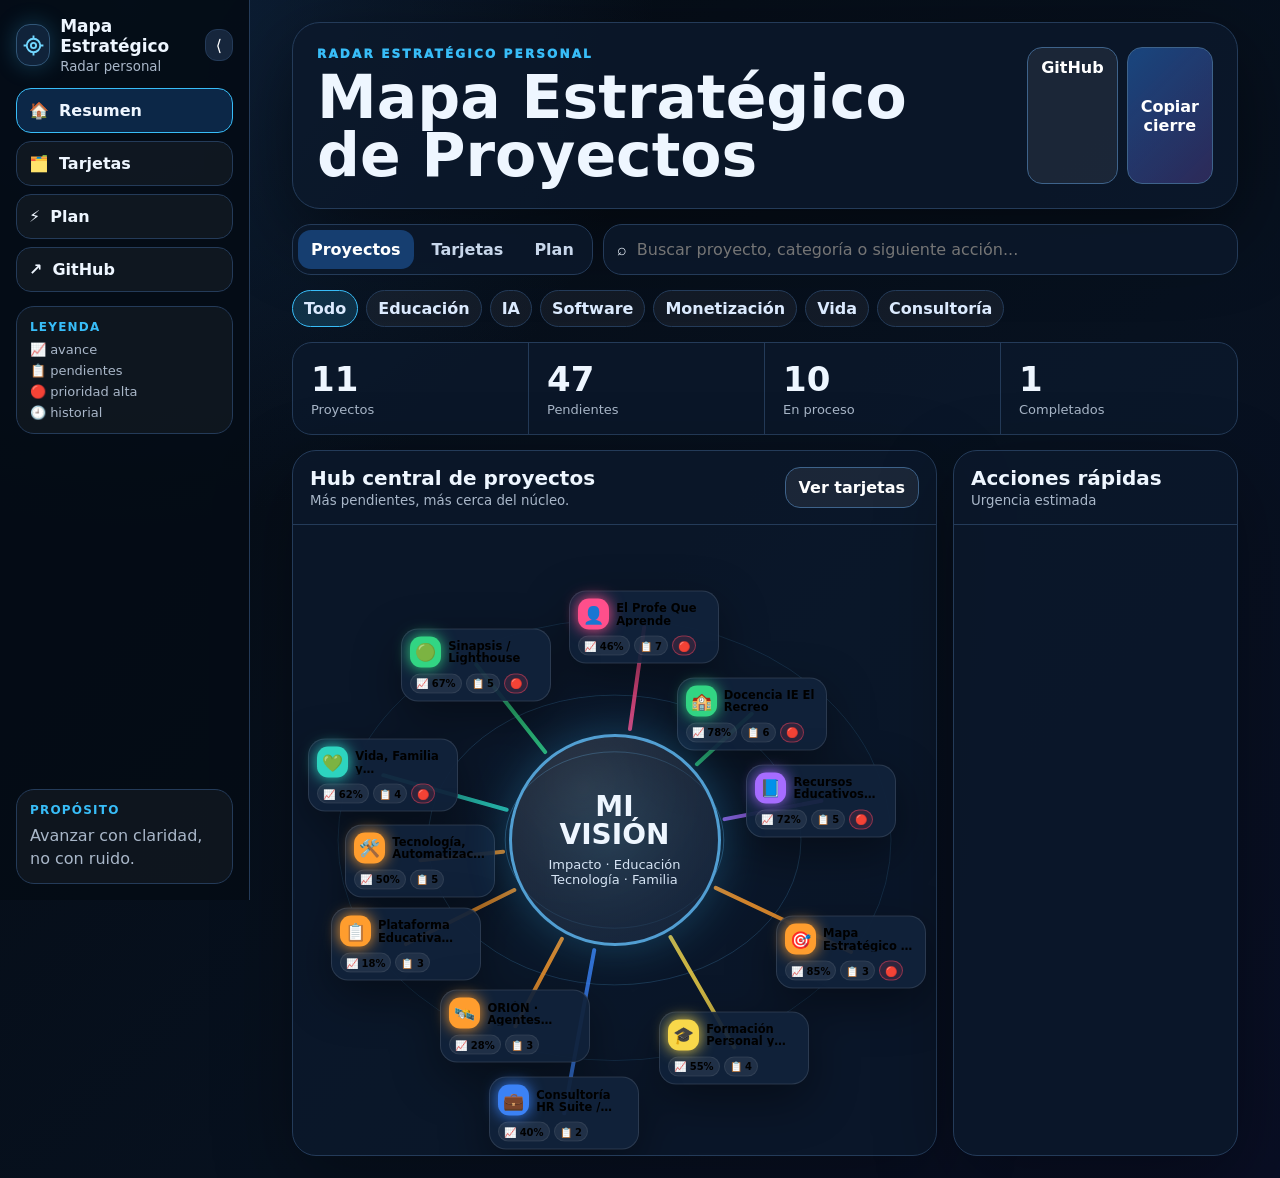
==== commit 24ef73b5: "Compact project modal cards and stats" ====
--- a/index.html
+++ b/index.html
@@ -1,39 +1,14 @@
-<!doctype html>
-<html lang="es">
-<head>
-<meta charset="utf-8" />
-<meta name="viewport" content="width=device-width, initial-scale=1" />
-<meta name="theme-color" content="#07111f" />
-<title>Mapa Estratégico de Proyectos</title>
-<style>
-:root{--bg:#07111f;--panel:#0d1b2f;--panel2:#12223a;--line:#243b59;--line2:#3e638b;--txt:#eef6ff;--muted:#9fb0c5;--cyan:#38bdf8;--blue:#3b82f6;--green:#32d583;--purple:#a66cff;--pink:#ff4f8b;--orange:#ff9d2e;--yellow:#f8d84a;--teal:#2dd4bf;--red:#ff435f;--shadow:0 26px 90px rgba(0,0,0,.38)}
-*{box-sizing:border-box}body{margin:0;font-family:Inter,system-ui,-apple-system,"Segoe UI",Roboto,Arial,sans-serif;background:radial-gradient(circle at top left,rgba(59,130,246,.16),transparent 28%),radial-gradient(circle at bottom right,rgba(166,108,255,.14),transparent 32%),linear-gradient(135deg,#050b13,#07111f 52%,#091026);color:var(--txt)}button,input,a{font:inherit}button{cursor:pointer}.shell{display:grid;grid-template-columns:280px 1fr;min-height:100vh}.side{position:sticky;top:0;height:100vh;padding:18px;background:rgba(5,12,22,.94);border-right:1px solid var(--line);display:flex;flex-direction:column;gap:18px;transition:.25s}.side.collapsed{width:92px}.side.collapsed .label,.side.collapsed .legend,.side.collapsed .purpose,.side.collapsed .brandText{display:none}.brand{display:flex;align-items:center;gap:12px;color:var(--txt);text-decoration:none;min-height:56px}.logo{width:52px;height:52px;border-radius:18px;display:grid;place-items:center;background:linear-gradient(145deg,#10233a,#152d48);border:1px solid #315677;box-shadow:0 0 20px rgba(56,189,248,.22)}.logo svg{width:32px;height:32px}.brand b{display:block;font-size:18px}.brand small{display:block;color:var(--muted);margin-top:4px}.collapseBtn{margin-left:auto;width:38px;height:38px;border-radius:14px;border:1px solid var(--line);background:#16263c;color:var(--txt)}.nav{display:grid;gap:10px}.nav button{border:1px solid var(--line);background:linear-gradient(135deg,rgba(255,255,255,.07),rgba(255,255,255,.03));color:#d8e7f8;border-radius:17px;height:50px;padding:0 14px;display:flex;align-items:center;gap:12px;text-align:left;font-weight:800}.nav button:hover,.nav button.active{border-color:#2f8cff;background:linear-gradient(135deg,rgba(47,140,255,.26),rgba(56,189,248,.11))}.ic{width:20px;display:inline-grid;place-items:center}.legend,.purpose{border:1px solid var(--line);border-radius:22px;padding:16px;background:linear-gradient(135deg,rgba(255,255,255,.06),rgba(255,255,255,.03))}.legend h4,.purpose h4{margin:0 0 10px;font-size:13px;letter-spacing:.12em;text-transform:uppercase;color:var(--cyan)}.legend ul{list-style:none;padding:0;margin:0;display:grid;gap:8px;color:var(--muted);font-size:14px}.purpose{margin-top:auto}.purpose p{margin:0;color:var(--muted);line-height:1.45}.main{padding:24px clamp(16px,4vw,48px) 36px;display:grid;gap:18px;min-width:0}.topbar{display:none}.hero{display:flex;justify-content:space-between;gap:22px;align-items:flex-start;border:1px solid var(--line);border-radius:32px;padding:28px;background:linear-gradient(135deg,rgba(13,27,47,.96),rgba(13,24,52,.92));box-shadow:var(--shadow);position:relative;overflow:hidden}.hero:before{content:"";position:absolute;inset:0;background-image:radial-gradient(circle,rgba(56,189,248,.18) 1px,transparent 1.5px);background-size:40px 40px;opacity:.16}.hero>*{position:relative}.eyebrow{margin:0 0 10px;color:var(--cyan);font-size:12px;font-weight:950;letter-spacing:.18em;text-transform:uppercase}.hero h1{margin:0;font-size:clamp(34px,5vw,66px);line-height:.97;letter-spacing:-.04em}.heroActions{display:flex;gap:10px}.btn{border:1px solid var(--line2);border-radius:18px;padding:12px 16px;background:linear-gradient(135deg,rgba(255,255,255,.1),rgba(255,255,255,.04));text-decoration:none;color:var(--txt);font-weight:850}.btn.primary{background:linear-gradient(135deg,rgba(47,140,255,.38),rgba(166,108,255,.2));border-color:#2f8cff}.tabs{display:grid;grid-template-columns:auto 1fr;gap:12px}.tabbox{display:flex;gap:6px;padding:6px;border:1px solid var(--line);border-radius:22px;background:rgba(255,255,255,.05);overflow:auto}.tab{border:0;background:transparent;color:#c8d7eb;border-radius:16px;padding:12px 16px;white-space:nowrap;font-weight:850}.tab.active{color:#fff;background:linear-gradient(135deg,rgba(47,140,255,.38),rgba(56,189,248,.14));box-shadow:inset 0 0 0 1px rgba(56,189,248,.3)}.search{display:flex;align-items:center;gap:10px;padding:0 16px;min-height:54px;border:1px solid var(--line);border-radius:22px;background:rgba(255,255,255,.06)}.search input{border:0;background:transparent;outline:none;color:var(--txt);width:100%}.filters{display:flex;flex-wrap:wrap;gap:10px}.chip{border:1px solid var(--line);border-radius:999px;padding:10px 14px;color:#dbeafe;background:rgba(255,255,255,.06);font-weight:820}.chip.active{background:rgba(56,189,248,.18);border-color:#38bdf8}.stats{display:grid;grid-template-columns:repeat(4,minmax(0,1fr));border:1px solid var(--line);border-radius:24px;overflow:hidden;background:rgba(4,12,22,.72)}.stat{padding:20px 22px;border-right:1px solid var(--line)}.stat:last-child{border-right:0}.stat b{display:block;font-size:40px}.stat span{color:var(--muted)}.view{display:none}.view.active{display:block}.desktopHub{display:grid;grid-template-columns:minmax(640px,1fr) minmax(300px,.45fr);gap:20px}.panel{border:1px solid var(--line);border-radius:28px;background:rgba(7,17,31,.82);box-shadow:var(--shadow);overflow:hidden}.panelHead{padding:18px 20px;border-bottom:1px solid var(--line);display:flex;align-items:center;justify-content:space-between;gap:12px}.panelHead h2{margin:0;font-size:22px}.panelHead small{color:var(--muted)}
-.radar{position:relative;min-height:700px;background:radial-gradient(circle at 50% 50%,rgba(56,189,248,.12),transparent 20%),radial-gradient(circle at 50% 50%,rgba(166,108,255,.07),transparent 38%);overflow:hidden}.orbits{position:absolute;inset:0;width:100%;height:100%;z-index:1;animation:orbitDrift 28s ease-in-out infinite alternate}.centerNode{position:absolute;left:50%;top:50%;transform:translate(-50%,-50%);width:230px;height:230px;border-radius:50%;display:flex;align-items:center;justify-content:center;text-align:center;padding:26px 22px;background:radial-gradient(circle at 35% 24%,rgba(255,255,255,.14),rgba(18,34,58,.96));border:3px solid rgba(91,177,234,.85);box-shadow:0 0 42px rgba(56,189,248,.28),inset 0 0 28px rgba(56,189,248,.1);z-index:5;overflow:hidden;animation:centerPulse 4.8s ease-in-out infinite}.centerNode:before{content:"";position:absolute;inset:13px;border-radius:50%;border:1px solid rgba(255,255,255,.08)}.centerInner{display:flex;flex-direction:column;align-items:center;justify-content:center;gap:8px;max-width:174px;position:relative}.centerTitle{margin:0;font-size:30px;line-height:1.02;font-weight:950;letter-spacing:-.03em;text-transform:uppercase}.centerMeta{margin:0;font-size:14px;line-height:1.42;color:#d6e4f4}.node{position:absolute;z-index:3;width:160px;min-height:78px;border:1px solid rgba(255,255,255,.12);border-radius:18px;padding:8px 9px;background:rgba(18,34,58,.94);box-shadow:0 14px 48px rgba(0,0,0,.28);cursor:pointer;text-align:left;transform:translate(-50%,-50%);animation:floatNode var(--dur,7s) ease-in-out infinite alternate}.node:hover{box-shadow:0 0 28px color-mix(in srgb,var(--c),transparent 42%);border-color:var(--c)}.nodeHead{display:flex;gap:7px;align-items:center}.nodeIcon{width:34px;height:34px;border-radius:12px;display:grid;place-items:center;background:var(--c);font-size:17px;box-shadow:0 0 15px var(--c);flex:0 0 34px}.nodeName{font-weight:900;font-size:12px;line-height:1.08;color:#fff;display:-webkit-box;-webkit-line-clamp:2;-webkit-box-orient:vertical;overflow:hidden}.miniStats{display:flex;gap:5px;margin-top:7px;align-items:center}.miniStat{font-size:9.5px;font-weight:850;padding:4px 5px;border-radius:999px;background:rgba(255,255,255,.08);color:#d5e7f9;border:1px solid rgba(255,255,255,.08);white-space:nowrap}.miniStat.alert{color:#ffd9df;border-color:rgba(255,67,95,.45);background:rgba(255,67,95,.12);box-shadow:0 0 12px rgba(255,67,95,.22)}
-.sidePanel{padding:18px 20px;display:grid;gap:14px}.hint{color:var(--muted);line-height:1.45}.quickAction{display:grid;gap:10px}.qa{border:1px solid var(--line);border-left:4px solid var(--c);border-radius:18px;padding:14px;background:rgba(255,255,255,.05)}.qa p{margin:6px 0 0;color:var(--muted);line-height:1.4}.cardsGrid{display:grid;grid-template-columns:repeat(2,minmax(280px,1fr));gap:16px}.projectCard{border:1px solid var(--line);border-radius:24px;background:linear-gradient(145deg,rgba(18,34,58,.96),rgba(11,22,40,.98));padding:16px;display:grid;gap:12px;position:relative;overflow:hidden}.projectCard:before{content:"";position:absolute;left:0;right:0;top:0;height:4px;background:var(--c)}.cardTop{display:flex;justify-content:space-between;gap:10px;align-items:flex-start}.cardMain{display:flex;gap:12px;align-items:center}.cardIcon{width:46px;height:46px;border-radius:14px;display:grid;place-items:center;background:var(--c);font-size:22px;box-shadow:0 0 18px var(--c)}.cardTop b{display:block;font-size:18px}.tiny{color:var(--muted);font-size:14px}.cardStats{display:flex;flex-wrap:wrap;gap:8px}.sbadge{border:1px solid var(--line);background:rgba(255,255,255,.07);border-radius:999px;padding:6px 8px;font-size:12px;font-weight:800}.historyBtn{width:36px;height:36px;border-radius:12px;border:1px solid var(--line);background:rgba(255,255,255,.08);display:grid;place-items:center;color:#fff;flex:0 0 36px}.progress{height:10px;border-radius:999px;background:#102137;overflow:hidden}.progress i{display:block;height:100%;background:linear-gradient(90deg,var(--c),#fff);box-shadow:0 0 18px var(--c)}.cardDesc,.cardMore{display:none;color:var(--muted);line-height:1.45}.projectCard.open .cardDesc,.projectCard.open .cardMore{display:block}.tag{font-size:11px;padding:5px 8px;border-radius:999px;background:rgba(255,255,255,.08);border:1px solid var(--line);color:#d7e7fb}.cardTags{display:flex;flex-wrap:wrap;gap:6px}.mobileList{display:none}.mCard{border:1px solid var(--line);border-radius:22px;background:linear-gradient(145deg,rgba(18,34,58,.96),rgba(11,22,40,.98));overflow:hidden}.mHead{display:flex;align-items:center;gap:10px;padding:14px;cursor:pointer}.mIcon{width:44px;height:44px;border-radius:14px;display:grid;place-items:center;color:#fff;font-size:22px;background:var(--c);box-shadow:0 0 18px var(--c)}.mHeadText{min-width:0;flex:1}.mHeadText b{display:block;white-space:nowrap;overflow:hidden;text-overflow:ellipsis}.mHeadText small{color:var(--muted)}.mStats{display:flex;gap:6px;flex-wrap:wrap}.mPill{font-size:12px;font-weight:800;padding:6px 8px;border-radius:999px;background:rgba(255,255,255,.08);border:1px solid var(--line)}.mPill.red{background:rgba(255,67,95,.14);border-color:rgba(255,67,95,.45);color:#ffd9df}.mBody{max-height:0;overflow:hidden;transition:max-height .26s ease,padding .26s ease;background:rgba(255,255,255,.03)}.mCard.open .mBody{max-height:420px;padding:0 14px 14px}.planList{display:grid;gap:12px}.planItem{display:grid;grid-template-columns:auto 1fr auto;gap:12px;align-items:start;border:1px solid var(--line);border-left:5px solid var(--c);border-radius:18px;padding:14px;background:rgba(255,255,255,.05)}.planItem p{margin:5px 0 0;color:var(--muted)}.modalWrap{position:fixed;inset:0;background:rgba(3,8,15,.6);backdrop-filter:blur(5px);display:none;align-items:center;justify-content:center;padding:18px;z-index:70}.modalWrap.open{display:flex}.modal{width:min(760px,100%);border:1px solid var(--line);border-radius:28px;background:linear-gradient(145deg,rgba(11,22,40,.98),rgba(18,34,58,.96));box-shadow:var(--shadow);overflow:hidden}.modalHead{padding:18px 20px;border-bottom:1px solid var(--line);display:flex;justify-content:space-between;gap:12px;align-items:center}.modalTitle{display:flex;gap:12px;align-items:center}.bigIcon{width:52px;height:52px;border-radius:16px;display:grid;place-items:center;font-size:24px;background:var(--c);box-shadow:0 0 18px var(--c)}.modalHead h3{margin:0}.closeBtn{width:40px;height:40px;border-radius:14px;border:1px solid var(--line);background:rgba(255,255,255,.08);color:#fff}.modalBody{padding:20px;display:grid;gap:16px}.modalStats{display:flex;flex-wrap:wrap;gap:10px}.p{border:1px solid var(--line);border-radius:999px;background:rgba(255,255,255,.07);padding:8px 10px;font-weight:850}.p.red{background:rgba(255,67,95,.12);border-color:rgba(255,67,95,.42)}.split{display:grid;grid-template-columns:1.05fr .95fr;gap:14px}.box{border:1px solid var(--line);border-radius:18px;padding:14px;background:rgba(255,255,255,.04)}.box p{margin:0;color:var(--muted);line-height:1.5}.timeline{display:grid;gap:10px}.tItem{border-left:3px solid var(--c);padding:2px 0 2px 12px}.tItem p{color:var(--muted);margin:3px 0 0}.toast{position:fixed;right:18px;bottom:18px;border:1px solid var(--line);border-radius:16px;padding:13px 16px;background:#081525;color:#fff;box-shadow:var(--shadow);opacity:0;transform:translateY(12px);transition:.2s;z-index:80}.toast.show{opacity:1;transform:translateY(0)}
-@keyframes centerPulse{50%{box-shadow:0 0 58px rgba(56,189,248,.36),inset 0 0 34px rgba(56,189,248,.13)}}@keyframes orbitDrift{from{transform:rotate(-1.2deg) scale(1)}to{transform:rotate(1.2deg) scale(1.01)}}@keyframes floatNode{from{margin-top:0}to{margin-top:-7px}}
-@media(max-width:1180px){.shell{grid-template-columns:1fr}.side{position:fixed;left:0;top:0;bottom:0;z-index:60;width:280px;height:auto;transform:translateX(-102%);box-shadow:var(--shadow)}.side.open{transform:translateX(0)}.collapseBtn{display:none}.topbar{display:flex;position:sticky;top:0;z-index:50;align-items:center;justify-content:space-between;padding:12px 14px;border-bottom:1px solid var(--line);background:rgba(4,12,22,.94);backdrop-filter:blur(10px)}.topbar .logo{width:38px;height:38px;border-radius:14px}.topbar .logo svg{width:22px;height:22px}.menuBtn{width:42px;height:42px;border-radius:14px;border:1px solid var(--line);background:#16263c;color:#fff}.main{padding:14px}.desktopHub{grid-template-columns:1fr}.cardsGrid{grid-template-columns:repeat(2,minmax(250px,1fr))}.split{grid-template-columns:1fr}.sidePanel{display:none}}
-@media(max-width:920px){.radar{min-height:630px}.node{width:145px;min-height:72px;padding:7px}.nodeIcon{width:30px;height:30px;flex-basis:30px;font-size:15px}.nodeName{font-size:10.8px}.miniStat{font-size:8.6px;padding:3px 4px}.centerNode{width:205px;height:205px}.centerTitle{font-size:27px}.centerMeta{font-size:13px}}
-@media(max-width:720px){.hero{padding:18px;border-radius:22px}.heroActions{display:none}.tabs{grid-template-columns:1fr}.stats{grid-template-columns:repeat(2,minmax(0,1fr))}.stat{border-bottom:1px solid var(--line)}.stat:nth-child(2){border-right:0}.desktopHub{display:none}.mobileList{display:grid;gap:14px}.cardsGrid{grid-template-columns:1fr}.hero h1{font-size:32px}.hero .eyebrow{font-size:10px}.tab[data-view="cards"]{display:none}.main{padding:12px}}
-</style></head><body>
-<div class="shell"><aside class="side" id="side"><a class="brand" href="#"><span class="logo"><svg viewBox="0 0 24 24" fill="none" stroke="#72d7ff" stroke-width="1.8"><circle cx="12" cy="12" r="2.5"/><circle cx="12" cy="12" r="6.5" opacity=".75"/><path d="M2.5 12h3M18.5 12h3M12 2.5v3M12 18.5v3"/></svg></span><span class="brandText"><b>Mapa Estratégico</b><small>Radar personal</small></span><button class="collapseBtn" id="collapseBtn">⟨</button></a><nav class="nav" id="nav"></nav><section class="legend"><h4>Leyenda</h4><ul><li><b>📈</b> avance</li><li><b>📋</b> pendientes</li><li><b>🔴</b> prioridad alta</li><li><b>🕘</b> historial</li></ul></section><section class="purpose"><h4>Propósito del día</h4><p>Avanzar con claridad, no con ruido.</p></section></aside><main class="main"><header class="topbar"><button class="menuBtn" id="menuBtn">☰</button><div class="brand"><span class="logo"><svg viewBox="0 0 24 24" fill="none" stroke="#72d7ff" stroke-width="1.8"><circle cx="12" cy="12" r="2.5"/><circle cx="12" cy="12" r="6.5" opacity=".75"/><path d="M2.5 12h3M18.5 12h3M12 2.5v3M12 18.5v3"/></svg></span><span class="brandText"><b>Mapa Estratégico</b></span></div><button class="btn" id="copyTop">Copiar</button></header><section class="hero"><div><p class="eyebrow">Radar estratégico personal</p><h1>Mapa Estratégico de Proyectos</h1></div><div class="heroActions"><a class="btn" href="https://github.com/Anfaliz1703/Mapa-Estrategico-de-Proyectos" target="_blank">GitHub</a><button class="btn primary" id="copyClose">Copiar cierre</button></div></section><section class="tabs"><div class="tabbox"><button class="tab active" data-view="hub">Proyectos</button><button class="tab" data-view="cards">Tarjetas</button><button class="tab" data-view="plan">Plan</button></div><label class="search">⌕ <input id="q" placeholder="Buscar proyecto, categoría o siguiente acción..."></label></section><section class="filters" id="filters"></section><section class="stats"><article class="stat"><b id="stProjects">0</b><span>Proyectos</span></article><article class="stat"><b id="stPend">0</b><span>Pendientes</span></article><article class="stat"><b id="stDoing">0</b><span>En proceso</span></article><article class="stat"><b id="stDone">0</b><span>Completados</span></article></section><section class="view active" id="view-hub"><div class="desktopHub"><article class="panel"><div class="panelHead"><div><h2>Hub central de proyectos</h2><small>Más pendientes, más cerca del núcleo.</small></div><button class="btn" data-switch="cards">Ver tarjetas</button></div><div class="radar"><svg class="orbits" viewBox="0 0 1000 700" preserveAspectRatio="none"><ellipse cx="500" cy="350" rx="145" ry="110" fill="none" stroke="rgba(91,177,234,.35)" stroke-width="2"/><ellipse cx="500" cy="350" rx="245" ry="185" fill="none" stroke="rgba(91,177,234,.22)" stroke-width="2"/><ellipse cx="500" cy="350" rx="385" ry="265" fill="none" stroke="rgba(91,177,234,.15)" stroke-width="2"/><g id="lines"></g></svg><div class="centerNode"><div class="centerInner"><h3 class="centerTitle">MI<br>VISIÓN</h3><p class="centerMeta">Impacto · Educación<br>Tecnología · Familia</p></div></div><div id="hubNodes"></div></div></article><aside class="panel"><div class="panelHead"><div><h2>Acciones rápidas</h2><small>Urgencias estimadas</small></div></div><div class="sidePanel"><p class="hint">Pulsa un proyecto para abrir su ficha. Las tarjetas flotan y se ordenan por prioridad y pendientes.</p><div id="quickActions" class="quickAction"></div></div></aside></div><div class="mobileList"><div class="panel"><div class="panelHead" id="mobileReset"><div><h2>Proyectos</h2><small>Toca el título para recoger todos.</small></div></div><div id="mobileProjects" style="padding:14px;display:grid;gap:12px"></div></div></div></section><section class="view" id="view-cards"><div class="panel"><div class="panelHead"><div><h2>Tarjetas con porcentajes</h2><small>Toca una tarjeta para ver más.</small></div></div><div id="cardsGrid" class="cardsGrid" style="padding:16px"></div></div></section><section class="view" id="view-plan"><div class="panel"><div class="panelHead"><div><h2>Plan operativo</h2><small>Próximos movimientos recomendados.</small></div></div><div id="planList" class="planList" style="padding:16px"></div></div></section></main></div><div class="modalWrap" id="modalWrap"><div class="modal"><div class="modalHead"><div class="modalTitle"><div class="bigIcon" id="mBigIcon">📁</div><div><h3 id="mTitle">Proyecto</h3><small id="mSub" style="color:var(--muted)"></small></div></div><button class="closeBtn" id="closeModal">✕</button></div><div class="modalBody"><div class="modalStats" id="mStats"></div><div class="split"><div class="box"><h4>Resumen</h4><p id="mSummary"></p></div><div class="box"><h4>Siguiente acción</h4><p id="mNext"></p></div></div><div class="split"><div class="box"><h4>Etiquetas</h4><div id="mTags" class="cardTags"></div></div><div class="box"><h4>Historial</h4><div id="mTimeline" class="timeline"></div></div></div></div></div></div><div class="toast" id="toast"></div>
-<script>
-(()=>{const projects=[
-{id:'doc',name:'Docencia IE El Recreo',area:'Educación Institucional',cat:['educacion','institucional'],priority:'alta',progress:78,pending:6,status:'Activo permanente',summary:'Planeaciones, notas, asistencias, controles diarios, desempeños, ESTEMBRANDO, CafeTech, CafeSec, feria, malla y actas.',next:'Crear tablero por grado, materia, evidencia pendiente y notas mínimas.',color:'var(--green)',emoji:'🏫',history:[['02 Sep','Se refinó la estructura del proyecto docente.'],['03 Sep','Se priorizó tablero de notas y evidencias.']]},
-{id:'rec',name:'Recursos Educativos con IA y Tecnología',area:'Recursos educativos',cat:['educacion','ia','recursos'],priority:'alta',progress:72,pending:5,status:'Activo',summary:'Guías PDF, HTML offline, Cornell, laboratorios virtuales, plantillas, rúbricas y apps de clase.',next:'Consolidar plantilla base para recursos reutilizables.',color:'var(--purple)',emoji:'📘',history:[['29 Ago','Se unificaron guías y apps como un solo frente.'],['03 Sep','Se pidió conectar recursos con marca personal.']]},
-{id:'orion',name:'ORIÓN · Agentes Docentes',area:'Software & IA',cat:['ia','software'],priority:'media',progress:28,pending:3,status:'Diseño',summary:'Sistema de agentes donde ORIÓN recibe intención, MERLIN genera recursos y SÉNECA valida calidad.',next:'Definir flujo exacto de agentes y archivos implicados.',color:'var(--orange)',emoji:'🛰️',history:[['20 Ago','Se pausó hasta definir malla.'],['03 Sep','Se reubicó como soporte a recursos/colegio.']]},
-{id:'epqa',name:'El Profe Que Aprende',area:'Marca personal',cat:['monetizacion','educacion'],priority:'alta',progress:46,pending:7,status:'Activo estratégico',summary:'Marca educativa, contenido, comunidad, recursos, blogs, sitio web y monetización.',next:'Simplificar pipeline de contenido y priorizar recursos monetizables.',color:'var(--pink)',emoji:'👤',history:[['28 Ago','Se definió paquete de guion, cover, post y assets.'],['03 Sep','Se confirmó que es el frente más rentable a mediano plazo.']]},
-{id:'sin',name:'Sinapsis / Lighthouse',area:'Educación Institucional',cat:['educacion','emprendimiento'],priority:'alta',progress:67,pending:5,status:'En operación',summary:'Clases infantiles y juveniles de programación; convenio Lighthouse; juegos de estudiantes.',next:'Organizar ruta por niveles, evidencias y portafolio de proyectos.',color:'var(--green)',emoji:'🟢',history:[['26 Ago','Iteraciones de juegos de estudiantes.'],['03 Sep','Se confirmó que juegos estudiantiles pertenecen aquí.']]},
-{id:'plat',name:'Plataforma Educativa Integral',area:'Software & IA',cat:['software','educacion'],priority:'media',progress:18,pending:3,status:'Idea avanzada',summary:'Plataforma de notas, observaciones, convivencia, comités y consulta para familias.',next:'Definir arquitectura por módulos y experiencia de usuario simple.',color:'var(--orange)',emoji:'📋',history:[['01 Sep','Se planteó como proyecto aparte.'],['03 Sep','Se vinculó con ORIENTA y gestión institucional.']]},
-{id:'form',name:'Formación Personal y Profesional',area:'Formación',cat:['formacion'],priority:'media',progress:55,pending:4,status:'Formación',summary:'Doctorado, inglés, IA, eventos, convocatorias, ingreso y ascenso.',next:'Establecer tablero de evidencias y plan semanal realista.',color:'var(--yellow)',emoji:'🎓',history:[['01 Sep','Se consolidó inglés, doctorado y eventos.'],['03 Sep','Se reconoció riesgo de sobrecarga.']]},
-{id:'vida',name:'Vida, Familia y Sostenibilidad',area:'Vida personal',cat:['vida-personal'],priority:'alta',progress:62,pending:4,status:'Vida personal',summary:'Sueño, salud, pareja, Matteo, rutinas familiares y límites de carga.',next:'Definir indicadores simples de bienestar y descanso.',color:'var(--teal)',emoji:'💚',history:[['28 Ago','Se registró afectación del sueño.'],['03 Sep','Se puso como eje transversal del mapa.']]},
-{id:'tec',name:'Tecnología, Automatización y Experimentación',area:'Software & IA',cat:['software','ia'],priority:'media',progress:50,pending:5,status:'Software & IA',summary:'GitHub, Vercel, PWA, hardware personal, automatizaciones y prototipos.',next:'Priorizar herramientas útiles y compras/configuraciones claves.',color:'var(--orange)',emoji:'🛠️',history:[['31 Ago','Consultas de RAM, iPhone y accesorios.'],['03 Sep','Se ligó a la PWA del radar estratégico.']]},
-{id:'hr',name:'Consultoría HR Suite / Nómina',area:'Consultoría',cat:['consultoria','software'],priority:'media',progress:40,pending:2,status:'Consultoría',summary:'Revisión técnica, roadmaps, archivos críticos y tareas acotadas.',next:'Mantener límite de reuniones y tareas derivadas.',color:'var(--blue)',emoji:'💼',history:[['07 Jul','Se documentó roadmap técnico de nómina.'],['03 Sep','Se mantuvo como frente externo con límites.']]},
-{id:'mapa',name:'Mapa Estratégico de Proyectos',area:'Software & IA',cat:['software','ia'],priority:'alta',progress:85,pending:3,status:'En construcción',summary:'Radar visual, dashboard, GitHub Pages, bitácoras, cierres diarios y relaciones entre proyectos.',next:'Alimentar el historial real y vincular porcentajes a datos vivos.',color:'var(--orange)',emoji:'🎯',history:[['02 Sep','Repositorio creado y primera vista funcional.'],['03 Sep','Se iteró diseño desktop, tablet y móvil.']]}];
-const cats=[['todos','Todo'],['educacion','Educación'],['ia','IA'],['software','Software'],['monetizacion','Monetización'],['vida-personal','Vida'],['consultoria','Consultoría']],navItems=[['hub','🏠','Resumen'],['cards','🗂️','Tarjetas'],['plan','⚡','Plan'],['github','↗','GitHub']];projects.sort((a,b)=>((b.priority==='alta')-(a.priority==='alta'))||(b.pending-a.pending)||(a.progress-b.progress));const state={view:'hub',filter:'todos',query:'',selected:null},$=s=>document.querySelector(s),$$=s=>document.querySelectorAll(s),rv=v=>getComputedStyle(document.documentElement).getPropertyValue(v.match(/var\((--[^)]+)\)/)?.[1]||'--cyan').trim();
-function nav(){const n=$('#nav');n.innerHTML='';navItems.forEach(([v,e,l])=>{const b=document.createElement('button');b.innerHTML=`<span class="ic">${e}</span><span class="label">${l}</span>`;if(v===state.view)b.classList.add('active');b.onclick=()=>v==='github'?window.open('https://github.com/Anfaliz1703/Mapa-Estrategico-de-Proyectos','_blank'):switchView(v);n.appendChild(b)})}function filters(){const f=$('#filters');f.innerHTML='';cats.forEach(([v,l])=>{const b=document.createElement('button');b.className='chip'+(state.filter===v?' active':'');b.textContent=l;b.onclick=()=>{state.filter=v;render()};f.appendChild(b)})}function matches(p){let q=state.query.toLowerCase().trim();return(state.filter==='todos'||p.cat.includes(state.filter))&&(!q||[p.name,p.area,p.summary,p.next,...p.cat].join(' ').toLowerCase().includes(q))}function current(){return projects.filter(matches)}function stats(){let a=current();$('#stProjects').textContent=a.length;$('#stPend').textContent=a.reduce((s,p)=>s+p.pending,0);$('#stDoing').textContent=a.length-1;$('#stDone').textContent=1}
-function layout(arr){const cx=500,cy=350,w=160,h=78,minGap=18,angles=[-90,-34,26,77,123,168,-156,-118,-66,0,51];let placed=[];arr.forEach((p,i)=>{let pend=Math.min(7,p.pending),r=235+(7-pend)*26;if(p.priority==='alta')r-=18;let best=null;for(let step=0;step<24;step++){let ang=(angles[i%angles.length]+(step%2?1:-1)*Math.ceil(step/2)*10)*Math.PI/180;let x=cx+Math.cos(ang)*r,y=cy+Math.sin(ang)*r;x=Math.max(92,Math.min(908,x));y=Math.max(72,Math.min(628,y));let box={x:x-w/2,y:y-h/2,w,h};let overlap=placed.reduce((m,b)=>m+Math.max(0,Math.min(box.x+box.w,b.x+b.w)-Math.max(box.x,b.x))*Math.max(0,Math.min(box.y+box.h,b.y+b.h)-Math.max(box.y,b.y)),0);let centerPenalty=Math.max(0,150-Math.hypot(x-cx,y-cy));let score=overlap*10+centerPenalty+(p.priority==='alta'&&y>360?180:0);if(!best||score<best.score)best={x,y,score,box};if(score===0)break}placed.push(best.box);p._pos=[best.x,best.y]});return arr}
-function hub(){let wrap=$('#hubNodes'),lines=$('#lines');wrap.innerHTML='';lines.innerHTML='';let arr=layout(current().slice(0,11));const cx=500,cy=350,rad=120;arr.forEach((p,i)=>{let [x,y]=p._pos,dx=x-cx,dy=y-cy,d=Math.hypot(dx,dy)||1,sx=cx+dx/d*rad,sy=cy+dy/d*rad,ex=x-dx/d*88,ey=y-dy/d*44,c=rv(p.color);let line=document.createElementNS('http://www.w3.org/2000/svg','line');line.setAttribute('x1',sx);line.setAttribute('y1',sy);line.setAttribute('x2',ex);line.setAttribute('y2',ey);line.setAttribute('stroke',c);line.setAttribute('stroke-width','4');line.setAttribute('stroke-linecap','round');line.setAttribute('opacity','.88');lines.appendChild(line);let dnode=document.createElement('button');dnode.className='node';dnode.style.cssText=`--c:${c};left:${x/10}%;top:${y/7}%;--dur:${6.5+i*.35}s`;dnode.innerHTML=`<div class="nodeHead"><div class="nodeIcon">${p.emoji}</div><div class="nodeName">${p.name}</div></div><div class="miniStats"><span class="miniStat">📈 ${p.progress}%</span><span class="miniStat">📋 ${p.pending}</span>${p.priority==='alta'?'<span class="miniStat alert">🔴</span>':''}</div>`;dnode.onclick=()=>openProject(p.id);wrap.appendChild(dnode)})}
-function quick(){let q=$('#quickActions');q.innerHTML='';current().slice(0,4).forEach(p=>{let d=document.createElement('div');d.className='qa';d.style.setProperty('--c',rv(p.color));d.innerHTML=`<b>${p.name}</b><p>${p.next}</p>`;q.appendChild(d)})}function cards(){let g=$('#cardsGrid');g.innerHTML='';current().forEach(p=>{let c=rv(p.color),a=document.createElement('article');a.className='projectCard';a.style.setProperty('--c',c);a.innerHTML=`<div class="cardTop"><div class="cardMain"><div class="cardIcon">${p.emoji}</div><div><b>${p.name}</b><div class="tiny">${p.status}</div></div></div><button class="historyBtn">🕘</button></div><div class="cardStats"><span class="sbadge">📈 ${p.progress}%</span><span class="sbadge">📋 ${p.pending}</span>${p.priority==='alta'?'<span class="sbadge">🔴</span>':''}</div><div class="progress"><i style="width:${p.progress}%"></i></div><div class="cardDesc">${p.summary}</div><div class="cardMore"><span class="sbadge">➡️ ${p.next}</span><div class="cardTags">${p.cat.map(t=>`<span class="tag">${t}</span>`).join('')}</div></div>`;a.querySelector('.historyBtn').onclick=e=>{e.stopPropagation();openHistory(p.id)};a.onclick=()=>a.classList.toggle('open');g.appendChild(a)})}function mobile(){let m=$('#mobileProjects');m.innerHTML='';current().forEach(p=>{let el=document.createElement('article');el.className='mCard';el.style.setProperty('--c',rv(p.color));el.innerHTML=`<div class="mHead"><div class="mIcon">${p.emoji}</div><div class="mHeadText"><b>${p.name}</b><small>${p.status}</small></div><div class="mStats"><span class="mPill">📈 ${p.progress}%</span><span class="mPill">📋 ${p.pending}</span>${p.priority==='alta'?'<span class="mPill red">🔴</span>':''}</div><button class="historyBtn">🕘</button></div><div class="mBody"><p style="color:var(--muted);line-height:1.45;margin:0">${p.next}</p></div>`;el.querySelector('.historyBtn').onclick=e=>{e.stopPropagation();openHistory(p.id)};el.querySelector('.mHead').onclick=()=>el.classList.toggle('open');m.appendChild(el)})}function plan(){let l=$('#planList');l.innerHTML='';current().slice(0,6).forEach((p,i)=>{let d=document.createElement('div');d.className='planItem';d.style.setProperty('--c',rv(p.color));d.innerHTML=`<div>${i+1}</div><div><b>${p.name}</b><p>${p.next}</p></div><div>${p.priority==='alta'?'🔴':'🟡'}</div>`;l.appendChild(d)})}
-function modal(p,h=false){$('#mBigIcon').textContent=p.emoji;$('#mBigIcon').style.setProperty('--c',rv(p.color));$('#mTitle').textContent=p.name;$('#mSub').textContent=`${p.area} · ${p.status}`;$('#mStats').innerHTML=`<span class="p">📈 ${p.progress}%</span><span class="p">📋 ${p.pending} pendientes</span>${p.priority==='alta'?'<span class="p red">🔴 Prioridad alta</span>':''}<span class="p">🕘 ${p.history.length} hitos</span>`;$('#mSummary').textContent=h?'Historial del proyecto seleccionado.':p.summary;$('#mNext').textContent=p.next;$('#mTags').innerHTML=p.cat.map(t=>`<span class="tag">${t}</span>`).join('');$('#mTimeline').innerHTML=p.history.map(([f,t])=>`<div class="tItem" style="--c:${rv(p.color)}"><b>${f}</b><p>${t}</p></div>`).join('');$('#modalWrap').classList.add('open')}function openProject(id){let p=projects.find(x=>x.id===id);modal(p,false)}function openHistory(id){let p=projects.find(x=>x.id===id);modal(p,true)}function switchView(v){state.view=v;$$('.tab').forEach(t=>t.classList.toggle('active',t.dataset.view===v));['hub','cards','plan'].forEach(k=>$('#view-'+k).classList.toggle('active',k===v));nav()}function toast(t){let e=$('#toast');e.textContent=t;e.classList.add('show');setTimeout(()=>e.classList.remove('show'),1600)}function copy(){let txt=current().slice(0,5).map(p=>`• ${p.name}: ${p.progress}% · ${p.pending} pendientes · sig: ${p.next}`).join('\n');navigator.clipboard?.writeText(txt).then(()=>toast('Cierre copiado'))}function render(){filters();stats();hub();quick();cards();mobile();plan();nav()}
-$('#q').oninput=e=>{state.query=e.target.value;render()};$$('.tab').forEach(t=>t.onclick=()=>switchView(t.dataset.view));document.body.onclick=e=>{let sw=e.target.closest('[data-switch]');if(sw)switchView(sw.dataset.switch)};$('#mobileReset').onclick=()=>document.querySelectorAll('.mCard').forEach(c=>c.classList.remove('open'));$('#copyClose').onclick=copy;$('#copyTop').onclick=copy;$('#closeModal').onclick=()=>$('#modalWrap').classList.remove('open');$('#modalWrap').onclick=e=>{if(e.target.id==='modalWrap')$('#modalWrap').classList.remove('open')};$('#menuBtn')?.addEventListener('click',()=>$('#side').classList.toggle('open'));$('#collapseBtn').onclick=()=>$('#side').classList.toggle('collapsed');render();})();
+<!doctype html><html lang="es"><head><meta charset="utf-8"><meta name="viewport" content="width=device-width,initial-scale=1"><title>Mapa Estratégico de Proyectos</title><style>
+:root{--bg:#06111f;--card:#12233b;--line:#243b59;--txt:#eef6ff;--muted:#a9b7c9;--blue:#3b82f6;--green:#32d583;--purple:#a66cff;--pink:#ff4f8b;--orange:#ff9d2e;--yellow:#f8d84a;--teal:#2dd4bf;--red:#ff435f}*{box-sizing:border-box}body{margin:0;background:radial-gradient(circle at 10% 0,#15345a88,transparent 32%),linear-gradient(135deg,#050b13,#07111f 60%,#090e24);color:var(--txt);font-family:Inter,system-ui,Segoe UI,Arial,sans-serif}button,input,a{font:inherit}button{cursor:pointer}.app{display:grid;grid-template-columns:250px 1fr;min-height:100vh}.side{position:sticky;top:0;height:100vh;padding:16px;background:#050c16ee;border-right:1px solid var(--line);display:flex;flex-direction:column;gap:14px}.side.min{width:76px}.side.min .txt,.side.min .legend,.side.min .purpose{display:none}.brand,.nav button{display:flex;align-items:center;gap:10px;color:var(--txt)}.brand{text-decoration:none}.logo{width:42px;height:42px;border-radius:14px;display:grid;place-items:center;background:#10233a;border:1px solid #315677;box-shadow:0 0 22px #38bdf844}.logo svg{width:25px;height:25px}.brand b{display:block;font-size:17px}.brand small{display:block;color:var(--muted);margin-top:3px}.collapse{margin-left:auto;background:#16263c;color:white;border:1px solid var(--line);border-radius:12px;width:32px;height:32px}.nav{display:grid;gap:8px}.nav button{height:45px;border:1px solid var(--line);border-radius:15px;background:#ffffff0b;padding:0 12px;font-weight:800}.nav button.active,.nav button:hover{background:#2f8cff35;border-color:#38bdf8}.legend,.purpose{border:1px solid var(--line);border-radius:18px;padding:13px;background:#ffffff0a}.legend h4,.purpose h4{margin:0 0 8px;color:#38bdf8;font-size:12px;text-transform:uppercase;letter-spacing:.1em}.legend ul{list-style:none;margin:0;padding:0;color:var(--muted);font-size:13px;display:grid;gap:6px}.purpose{margin-top:auto}.purpose p{margin:0;color:var(--muted);line-height:1.4}.main{padding:22px clamp(12px,4vw,42px);display:grid;gap:15px;min-width:0}.top{display:none}.hero,.panel,.stats,.tabs .box,.search{border:1px solid var(--line);background:#0b182bd8}.hero{border-radius:28px;padding:24px;display:flex;justify-content:space-between;gap:16px;box-shadow:0 25px 80px #0007}.eye{margin:0 0 8px;color:#38bdf8;font-weight:950;font-size:12px;text-transform:uppercase;letter-spacing:.18em}.hero h1{margin:0;font-size:clamp(32px,5vw,60px);line-height:.96}.actions{display:flex;gap:9px}.btn{border:1px solid #3e638b;border-radius:15px;padding:10px 13px;background:#ffffff12;color:white;text-decoration:none;font-weight:850}.primary{background:linear-gradient(135deg,#2f8cff66,#a66cff38)}.tabs{display:grid;grid-template-columns:auto 1fr;gap:10px}.tabs .box{border-radius:19px;padding:5px;display:flex;gap:5px;overflow:auto}.tab{border:0;background:transparent;color:#c8d7eb;border-radius:13px;padding:10px 13px;font-weight:850;white-space:nowrap}.tab.active{background:#2f8cff55;color:white}.search{border-radius:19px;display:flex;align-items:center;gap:8px;padding:0 13px}.search input{height:48px;width:100%;background:transparent;border:0;outline:0;color:white}.filters{display:flex;gap:8px;flex-wrap:wrap}.chip{border:1px solid var(--line);border-radius:999px;background:#ffffff0d;color:#dbeafe;padding:8px 11px;font-weight:800}.chip.active{background:#38bdf82c;border-color:#38bdf8}.stats{border-radius:20px;display:grid;grid-template-columns:repeat(4,1fr);overflow:hidden}.stat{padding:16px 18px;border-right:1px solid var(--line)}.stat:last-child{border:0}.stat b{display:block;font-size:34px}.stat span{color:var(--muted);font-size:13px}.view{display:none}.view.active{display:block}.grid{display:grid;grid-template-columns:minmax(620px,1fr) 285px;gap:16px}.panel{border-radius:24px;overflow:hidden;box-shadow:0 25px 80px #0005}.ph{padding:15px 17px;border-bottom:1px solid var(--line);display:flex;justify-content:space-between;align-items:center}.ph h2{margin:0;font-size:20px}.ph small{color:var(--muted)}.radar{position:relative;height:630px;overflow:hidden;background:radial-gradient(circle at 50% 50%,#38bdf822,transparent 22%)}.radar svg{position:absolute;inset:0;width:100%;height:100%;animation:drift 30s ease-in-out infinite alternate}.core{position:absolute;left:50%;top:50%;transform:translate(-50%,-50%);z-index:4;width:212px;height:212px;border-radius:50%;display:grid;place-items:center;text-align:center;border:3px solid #5bb1eadd;background:radial-gradient(circle at 35% 25%,#ffffff22,#12233bf5);box-shadow:0 0 44px #38bdf844;animation:pulse 5s ease-in-out infinite}.core b{font-size:28px;line-height:1}.core span{display:block;color:#d6e4f4;font-size:13px;margin-top:8px}.node{position:absolute;z-index:3;width:150px;min-height:72px;transform:translate(-50%,-50%);border:1px solid #ffffff1d;border-radius:17px;background:#12233bef;padding:7px 8px;box-shadow:0 16px 48px #0006;text-align:left;animation:float var(--dur,7s) ease-in-out infinite alternate}.node:hover{border-color:var(--c);box-shadow:0 0 28px color-mix(in srgb,var(--c),transparent 38%)}.nt{display:flex;gap:7px;align-items:center}.ni{width:31px;height:31px;border-radius:11px;display:grid;place-items:center;background:var(--c);box-shadow:0 0 15px var(--c);flex:0 0 31px;font-size:17px}.nn{font-weight:900;font-size:11.5px;line-height:1.08;display:-webkit-box;-webkit-line-clamp:2;-webkit-box-orient:vertical;overflow:hidden}.badges{display:flex;gap:4px;margin-top:6px}.pill{font-size:10px;font-weight:850;padding:3.5px 5px;border-radius:999px;background:#ffffff12;border:1px solid #ffffff12;white-space:nowrap}.red{background:#ff435f22!important;border-color:#ff435f77!important;color:#ffd9df}.quick{padding:14px;display:grid;gap:9px}.qa{border:1px solid var(--line);border-left:4px solid var(--c);border-radius:15px;padding:11px;background:#ffffff09}.qa b{font-size:13px}.qa p{margin:4px 0 0;color:var(--muted);font-size:12px;line-height:1.35}.cards,.plan{padding:14px;display:grid;grid-template-columns:repeat(2,minmax(260px,1fr));gap:12px}.card,.mcard{border:1px solid var(--line);border-radius:20px;background:#12233bf4;padding:13px;display:grid;gap:9px;position:relative}.card:before{content:"";position:absolute;inset:0 0 auto;height:4px;background:var(--c)}.ctop,.mhead{display:flex;align-items:center;gap:9px}.ctop{justify-content:space-between}.ci,.mi{width:40px;height:40px;border-radius:13px;display:grid;place-items:center;background:var(--c);box-shadow:0 0 16px var(--c);font-size:20px;flex:0 0 40px}.cname{font-weight:900;display:-webkit-box;-webkit-line-clamp:2;-webkit-box-orient:vertical;overflow:hidden}.tiny{color:var(--muted);font-size:12px}.hist{width:32px;height:32px;border:1px solid var(--line);background:#ffffff12;color:white;border-radius:11px}.bar{height:8px;background:#102137;border-radius:99px;overflow:hidden}.bar i{display:block;height:100%;background:linear-gradient(90deg,var(--c),white)}.more{display:none;color:var(--muted);font-size:13px;line-height:1.4}.card.open .more,.mcard.open .mbody{display:block}.tags{display:flex;gap:5px;flex-wrap:wrap;margin-top:7px}.tag{font-size:10px;border:1px solid var(--line);border-radius:999px;background:#ffffff10;padding:4px 7px;color:#d7e7fb}.mobile{display:none}.mhead{cursor:pointer}.mt{flex:1;min-width:0}.mt b{display:block;white-space:nowrap;overflow:hidden;text-overflow:ellipsis}.mstats{display:flex;gap:4px;flex-wrap:wrap}.mbody{display:none;color:var(--muted);font-size:13px;padding-top:8px}.plan{grid-template-columns:1fr}.planitem{display:grid;grid-template-columns:auto 1fr auto;gap:10px;border:1px solid var(--line);border-left:4px solid var(--c);border-radius:15px;background:#ffffff09;padding:11px}.planitem p{margin:3px 0 0;color:var(--muted);font-size:13px}.modalBg{position:fixed;inset:0;display:none;align-items:center;justify-content:center;padding:12px;background:#03080f99;backdrop-filter:blur(6px);z-index:99}.modalBg.open{display:flex}.modal{width:min(700px,100%);border:1px solid var(--line);border-radius:22px;background:linear-gradient(145deg,#0b1628fb,#12233bf8);box-shadow:0 26px 90px #000a;overflow:hidden;position:relative}.modal:before{content:"";position:absolute;inset:0 0 auto;height:5px;background:var(--c);box-shadow:0 0 24px var(--c)}.mh{padding:12px 13px;border-bottom:1px solid var(--line);background:linear-gradient(135deg,color-mix(in srgb,var(--c),transparent 82%),#ffffff08);display:flex;align-items:center;justify-content:space-between;gap:10px}.mtitle{display:flex;align-items:center;gap:10px;min-width:0}.big{width:42px;height:42px;border-radius:14px;display:grid;place-items:center;background:var(--c);box-shadow:0 0 18px var(--c);font-size:21px;flex:0 0 42px}.mh h3{margin:0;font-size:19px;white-space:nowrap;overflow:hidden;text-overflow:ellipsis}.mh small{color:var(--muted);font-size:12px}.x{width:34px;height:34px;border:1px solid var(--line);border-radius:12px;background:#ffffff12;color:white}.mb{padding:12px;display:grid;gap:10px}.mstats2{display:grid;grid-template-columns:repeat(4,1fr);gap:7px}.ms{border:1px solid var(--line);border-radius:14px;padding:8px;background:#ffffff0c;display:flex;align-items:center;gap:7px}.ms i{width:25px;height:25px;border-radius:9px;display:grid;place-items:center;background:color-mix(in srgb,var(--c),transparent 78%);font-style:normal;font-size:14px}.ms b{display:block;font-size:15px;line-height:1}.ms span{display:block;color:var(--muted);font-size:9.5px;text-transform:uppercase;letter-spacing:.04em}.split{display:grid;grid-template-columns:1fr 1fr;gap:9px}.box{border:1px solid var(--line);border-radius:15px;background:#ffffff08;padding:10px}.box h4{margin:0 0 6px;font-size:13px}.box p{margin:0;color:var(--muted);font-size:13px;line-height:1.4}.tl{border-left:3px solid var(--c);padding-left:8px;margin-bottom:7px}.tl b{font-size:12.5px}.tl p{margin:2px 0 0;color:var(--muted);font-size:12px}.toast{position:fixed;right:14px;bottom:14px;background:#081525;border:1px solid var(--line);border-radius:14px;padding:11px 13px;box-shadow:0 20px 60px #0008;opacity:0;transform:translateY(10px);transition:.2s;z-index:110}.toast.show{opacity:1;transform:translateY(0)}@keyframes pulse{50%{box-shadow:0 0 58px #38bdf866}}@keyframes drift{from{transform:rotate(-1.5deg)}to{transform:rotate(1.8deg)}}@keyframes float{from{margin-top:-4px}to{margin-top:6px}}
+@media(max-width:1180px){.app{grid-template-columns:1fr}.side{position:fixed;z-index:80;left:0;top:0;bottom:0;transform:translateX(-103%);width:250px}.side.open{transform:translateX(0)}.collapse{display:none}.top{display:flex;position:sticky;top:0;z-index:70;align-items:center;justify-content:space-between;padding:10px 12px;background:#050c16ee;border-bottom:1px solid var(--line)}.menu{width:38px;height:38px;border:1px solid var(--line);border-radius:12px;background:#16263c;color:white}.main{padding:11px}.grid{grid-template-columns:1fr}.grid aside{display:none}.radar{height:600px}.cards{grid-template-columns:repeat(2,minmax(230px,1fr))}}
+@media(max-width:720px){.hero{padding:16px;border-radius:21px}.hero h1{font-size:30px}.actions{display:none}.tabs{grid-template-columns:1fr}.stats{grid-template-columns:repeat(2,1fr)}.stat:nth-child(2){border-right:0}.stat{padding:13px;border-bottom:1px solid var(--line)}.grid{display:none}.mobile{display:grid;gap:10px}.cards{grid-template-columns:1fr}.mstats2{grid-template-columns:repeat(2,1fr)}.split{grid-template-columns:1fr}.mh h3{white-space:normal;font-size:18px}}
+</style></head><body><div class="app"><aside class="side" id="side"><a class="brand"><span class="logo"><svg viewBox="0 0 24 24" fill="none" stroke="#72d7ff" stroke-width="1.8"><circle cx="12" cy="12" r="2.5"/><circle cx="12" cy="12" r="6.5"/><path d="M2.5 12h3M18.5 12h3M12 2.5v3M12 18.5v3"/></svg></span><span class="txt brandText"><b>Mapa Estratégico</b><small>Radar personal</small></span><button class="collapse" id="collapse">⟨</button></a><nav class="nav" id="nav"></nav><section class="legend"><h4>Leyenda</h4><ul><li>📈 avance</li><li>📋 pendientes</li><li>🔴 prioridad alta</li><li>🕘 historial</li></ul></section><section class="purpose"><h4>Propósito</h4><p>Avanzar con claridad, no con ruido.</p></section></aside><main class="main"><header class="top"><button class="menu" id="menu">☰</button><b>Mapa Estratégico</b><button class="btn" id="copyTop">Copiar</button></header><section class="hero"><div><p class="eye">Radar estratégico personal</p><h1>Mapa Estratégico de Proyectos</h1></div><div class="actions"><a class="btn" href="https://github.com/Anfaliz1703/Mapa-Estrategico-de-Proyectos" target="_blank">GitHub</a><button class="btn primary" id="copyClose">Copiar cierre</button></div></section><section class="tabs"><div class="box"><button class="tab active" data-v="hub">Proyectos</button><button class="tab" data-v="cards">Tarjetas</button><button class="tab" data-v="plan">Plan</button></div><label class="search">⌕ <input id="q" placeholder="Buscar proyecto, categoría o siguiente acción..."></label></section><section class="filters" id="filters"></section><section class="stats"><article class="stat"><b id="sp">0</b><span>Proyectos</span></article><article class="stat"><b id="sd">0</b><span>Pendientes</span></article><article class="stat"><b id="se">0</b><span>En proceso</span></article><article class="stat"><b>1</b><span>Completados</span></article></section><section id="view-hub" class="view active"><div class="grid"><article class="panel"><div class="ph"><div><h2>Hub central de proyectos</h2><small>Más pendientes, más cerca del núcleo.</small></div><button class="btn" data-switch="cards">Ver tarjetas</button></div><div class="radar" id="radar"><svg><ellipse cx="50%" cy="50%" rx="17%" ry="14%" fill="none" stroke="#5bb1ea55"/><ellipse cx="50%" cy="50%" rx="29%" ry="23%" fill="none" stroke="#5bb1ea35"/><ellipse cx="50%" cy="50%" rx="43%" ry="35%" fill="none" stroke="#5bb1ea25"/><g id="lines"></g></svg><div class="core"><div><b>MI<br>VISIÓN</b><span>Impacto · Educación<br>Tecnología · Familia</span></div></div><div id="nodes"></div></div></article><aside class="panel"><div class="ph"><div><h2>Acciones rápidas</h2><small>Urgencia estimada</small></div></div><div id="quick" class="quick"></div></aside></div><div class="mobile"><article class="panel"><div class="ph" id="reset"><div><h2>Proyectos</h2><small>Toca el título para recoger todos.</small></div></div><div id="ml" style="padding:12px;display:grid;gap:10px"></div></article></div></section><section id="view-cards" class="view"><article class="panel"><div class="ph"><h2>Tarjetas con porcentajes</h2></div><div id="cards" class="cards"></div></article></section><section id="view-plan" class="view"><article class="panel"><div class="ph"><h2>Plan operativo</h2></div><div id="plan" class="plan"></div></article></section></main></div><div id="mbg" class="modalBg"><div id="modal" class="modal"><div class="mh"><div class="mtitle"><span class="big" id="mi"></span><div><h3 id="mt"></h3><small id="msub"></small></div></div><button class="x" id="mx">×</button></div><div class="mb"><div id="mstats" class="mstats2"></div><div class="split"><div class="box"><h4>Resumen</h4><p id="msum"></p></div><div class="box"><h4>Siguiente acción</h4><p id="mnext"></p></div></div><div class="split"><div class="box"><h4>Etiquetas</h4><div id="mtags" class="tags"></div></div><div class="box"><h4>Historial</h4><div id="mhist"></div></div></div></div></div></div><div class="toast" id="toast"></div><script>
+const P=[['doc','Docencia IE El Recreo','Educación institucional',['educacion','institucional','planeacion','feria'],'alta',78,6,'Activo permanente','Planeaciones, notas, asistencias, controles diarios, desempeños, ESTEMBRANDO, CafeTech, CafeSec, feria, malla y actas.','Crear tablero por grado, materia, evidencia pendiente y notas mínimas.','--green','🏫',[['02 Sep','Se refinó la estructura docente.'],['03 Sep','Se priorizó tablero de notas.']]],['rec','Recursos Educativos con IA y Tecnología','Recursos educativos',['educacion','ia','recursos','guias'],'alta',72,5,'Activo','Guías PDF, HTML offline, Cornell, laboratorios virtuales, plantillas, rúbricas y apps de clase.','Consolidar plantilla base para recursos reutilizables.','--purple','📘',[['29 Ago','Se unificaron guías y apps.'],['03 Sep','Se conectó con marca personal.']]],['orion','ORIÓN · Agentes Docentes','Software & IA',['ia','software'],'media',28,3,'Diseño','Sistema de agentes: ORIÓN recibe intención, MERLIN genera recursos y SÉNECA valida calidad.','Definir flujo exacto de agentes y archivos implicados.','--orange','🛰️',[['20 Ago','Se pausó hasta definir malla.'],['03 Sep','Se reubicó como soporte.']]],['epqa','El Profe Que Aprende','Marca personal',['monetizacion','educacion'],'alta',46,7,'Activo estratégico','Marca educativa, contenido, comunidad, recursos, blogs, sitio web y monetización.','Simplificar pipeline de contenido y priorizar recursos monetizables.','--pink','👤',[['28 Ago','Se definió paquete de guion, cover, post y assets.'],['03 Sep','Se confirmó frente rentable.']]],['sin','Sinapsis / Lighthouse','Educación institucional',['educacion','emprendimiento'],'alta',67,5,'En operación','Clases infantiles y juveniles; convenio Lighthouse; juegos de estudiantes.','Organizar ruta por niveles, evidencias y portafolio de proyectos.','--green','🟢',[['26 Ago','Iteraciones de juegos.'],['03 Sep','Juegos dentro de Sinapsis.']]],['plat','Plataforma Educativa Integral','Software & IA',['software','educacion'],'media',18,3,'Idea avanzada','Plataforma de notas, observaciones, convivencia, comités y consulta para familias.','Definir arquitectura por módulos y experiencia simple.','--orange','📋',[['01 Sep','Se planteó como proyecto aparte.'],['03 Sep','Se vinculó con ORIENTA.']]],['form','Formación Personal y Profesional','Formación',['formacion'],'media',55,4,'Formación','Doctorado, inglés, IA, eventos, convocatorias, ingreso y ascenso.','Establecer tablero de evidencias y plan semanal realista.','--yellow','🎓',[['01 Sep','Se consolidó inglés y doctorado.'],['03 Sep','Se reconoció riesgo de sobrecarga.']]],['vida','Vida, Familia y Sostenibilidad','Vida personal',['vida-personal'],'alta',62,4,'Vida personal','Sueño, salud, pareja, Matteo, rutinas familiares y límites de carga.','Definir indicadores simples de bienestar y descanso.','--teal','💚',[['28 Ago','Se registró afectación del sueño.'],['03 Sep','Se puso como eje transversal.']]],['tec','Tecnología, Automatización y Experimentación','Software & IA',['software','ia'],'media',50,5,'Software & IA','GitHub, Vercel, PWA, hardware personal, automatizaciones y prototipos.','Priorizar herramientas útiles y configuraciones claves.','--orange','🛠️',[['31 Ago','Consultas de RAM e iPhone.'],['03 Sep','Se ligó a la PWA del radar.']]],['hr','Consultoría HR Suite / Nómina','Consultoría',['consultoria','software'],'media',40,2,'Consultoría','Revisión técnica, roadmaps, archivos críticos y tareas acotadas.','Mantener límite de reuniones y tareas derivadas.','--blue','💼',[['07 Jul','Se documentó roadmap técnico.'],['03 Sep','Se mantuvo como frente externo.']]],['mapa','Mapa Estratégico de Proyectos','Software & IA',['software','ia'],'alta',85,3,'En construcción','Radar visual, dashboard, GitHub Pages, bitácoras, cierres diarios y relaciones.','Alimentar historial real y vincular porcentajes a datos vivos.','--orange','🎯',[['02 Sep','Repositorio creado.'],['03 Sep','Se iteró diseño desktop, tablet y móvil.']]]].map(x=>({id:x[0],n:x[1],a:x[2],c:x[3],pr:x[4],pg:x[5],pe:x[6],s:x[7],sum:x[8],next:x[9],co:x[10],e:x[11],h:x[12]})).sort((a,b)=>((b.pr==='alta')-(a.pr==='alta'))||b.pe-a.pe||a.pg-b.pg);
+const $=s=>document.querySelector(s),$$=s=>document.querySelectorAll(s),css=v=>getComputedStyle(document.documentElement).getPropertyValue(v).trim(),S={v:'hub',f:'todos',q:''},C=[['todos','Todo'],['educacion','Educación'],['ia','IA'],['software','Software'],['monetizacion','Monetización'],['vida-personal','Vida'],['consultoria','Consultoría']];function ok(p){let q=S.q.toLowerCase();return(S.f==='todos'||p.c.includes(S.f))&&(!q||[p.n,p.a,p.sum,p.next,...p.c].join(' ').toLowerCase().includes(q))}function cur(){return P.filter(ok)}
+function nav(){let n=$('#nav');n.innerHTML='';[['hub','🏠','Resumen'],['cards','🗂️','Tarjetas'],['plan','⚡','Plan'],['git','↗','GitHub']].forEach(x=>{let b=document.createElement('button');b.className=x[0]===S.v?'active':'';b.innerHTML=`<span>${x[1]}</span><span class="txt">${x[2]}</span>`;b.onclick=()=>x[0]=='git'?open('https://github.com/Anfaliz1703/Mapa-Estrategico-de-Proyectos','_blank'):view(x[0]);n.appendChild(b)})}function filters(){let f=$('#filters');f.innerHTML='';C.forEach(x=>{let b=document.createElement('button');b.className='chip'+(S.f==x[0]?' active':'');b.textContent=x[1];b.onclick=()=>{S.f=x[0];render()};f.appendChild(b)})}function stats(){let a=cur();$('#sp').textContent=a.length;$('#sd').textContent=a.reduce((s,p)=>s+p.pe,0);$('#se').textContent=Math.max(0,a.length-1)}
+function hub(){let r=$('#radar'),w=r.clientWidth,h=r.clientHeight,cx=w/2,cy=h/2,nodes=$('#nodes'),lines=$('#lines');nodes.innerHTML='';lines.innerHTML='';let a=cur(),mx=Math.max(...P.map(p=>p.pe)),mn=Math.min(...P.map(p=>p.pe));a.forEach((p,i)=>{let e=document.createElement('button');e.className='node';e.dataset.id=p.id;e.style.setProperty('--c',css(p.co));e.style.setProperty('--dur',6+i*.3+'s');e.innerHTML=`<div class="nt"><span class="ni">${p.e}</span><span class="nn">${p.n}</span></div><div class="badges"><span class="pill">📈 ${p.pg}%</span><span class="pill">📋 ${p.pe}</span>${p.pr==='alta'?'<span class="pill red">🔴</span>':''}</div>`;e.onclick=()=>modal(p);nodes.appendChild(e)});requestAnimationFrame(()=>layout(a,w,h,cx,cy,mx,mn))}
+function layout(a,w,h,cx,cy,mx,mn){let ang=[-85,-50,-125,-15,-165,25,155,60,-218,112,-260,5],minR=Math.min(w,h)*.26,maxR=Math.min(w,h)*.46,items=a.map((p,i)=>{let el=$(`.node[data-id="${p.id}"]`),t=(mx-p.pe)/Math.max(1,mx-mn),r=minR+t*(maxR-minR),an=ang[i%ang.length]*Math.PI/180;return{p,el,x:cx+Math.cos(an)*r,y:cy+Math.sin(an)*r,px:cx+Math.cos(an)*r,py:cy+Math.sin(an)*r,w:el.offsetWidth,h:el.offsetHeight}});for(let k=0;k<180;k++){for(let it of items){it.x+=(it.px-it.x)*.025;it.y+=(it.py-it.y)*.025;let dx=it.x-cx,dy=it.y-cy,d=Math.hypot(dx,dy)||1,need=112+Math.max(it.w,it.h)/2;if(d<need){it.x+=dx/d*(need-d);it.y+=dy/d*(need-d)}it.x=Math.max(it.w/2+10,Math.min(w-it.w/2-10,it.x));it.y=Math.max(it.h/2+10,Math.min(h-it.h/2-10,it.y))}for(let i=0;i<items.length;i++)for(let j=i+1;j<items.length;j++){let A=items[i],B=items[j],dx=B.x-A.x,dy=B.y-A.y,ox=(A.w+B.w)/2+18-Math.abs(dx),oy=(A.h+B.h)/2+14-Math.abs(dy);if(ox>0&&oy>0){if(ox<oy){let s=dx<0?-1:1;A.x-=ox*s/2;B.x+=ox*s/2}else{let s=dy<0?-1:1;A.y-=oy*s/2;B.y+=oy*s/2}}}}items.forEach(it=>{it.el.style.left=it.x+'px';it.el.style.top=it.y+'px';let dx=it.x-cx,dy=it.y-cy,d=Math.hypot(dx,dy)||1,rad=112,ln=document.createElementNS('http://www.w3.org/2000/svg','line');ln.setAttribute('x1',cx+dx/d*rad);ln.setAttribute('y1',cy+dy/d*rad);ln.setAttribute('x2',it.x);ln.setAttribute('y2',it.y);ln.setAttribute('stroke',css(it.p.co));ln.setAttribute('stroke-width','4');ln.setAttribute('stroke-linecap','round');ln.setAttribute('opacity','.82');lines.appendChild(ln)})}
+function cards(){let g=$('#cards');g.innerHTML='';cur().forEach(p=>{let c=document.createElement('article');c.className='card';c.style.setProperty('--c',css(p.co));c.innerHTML=`<div class="ctop"><div class="cardMain"><span class="ci">${p.e}</span><div><span class="cname">${p.n}</span><span class="tiny">${p.s}</span></div></div><button class="hist">🕘</button></div><div class="badges"><span class="pill">📈 ${p.pg}%</span><span class="pill">📋 ${p.pe}</span>${p.pr==='alta'?'<span class="pill red">🔴</span>':''}</div><div class="bar"><i style="width:${p.pg}%"></i></div><div class="more">${p.sum}<div class="tags">${p.c.map(t=>`<span class="tag">${t}</span>`).join('')}</div></div>`;c.querySelector('.hist').onclick=e=>{e.stopPropagation();modal(p,true)};c.onclick=()=>c.classList.toggle('open');g.appendChild(c)})}function mobile(){let m=$('#ml');m.innerHTML='';cur().forEach(p=>{let c=document.createElement('article');c.className='mcard';c.style.setProperty('--c',css(p.co));c.innerHTML=`<div class="mhead"><span class="mi">${p.e}</span><span class="mt"><b>${p.n}</b><small>${p.s}</small></span><span class="mstats"><span class="pill">📈 ${p.pg}%</span><span class="pill">📋 ${p.pe}</span>${p.pr==='alta'?'<span class="pill red">🔴</span>':''}</span><button class="hist">🕘</button></div><div class="mbody">${p.next}</div>`;c.querySelector('.hist').onclick=e=>{e.stopPropagation();modal(p,true)};c.querySelector('.mhead').onclick=()=>c.classList.toggle('open');m.appendChild(c)})}function plan(){let l=$('#plan');l.innerHTML='';cur().slice(0,7).forEach((p,i)=>{let d=document.createElement('div');d.className='planitem';d.style.setProperty('--c',css(p.co));d.innerHTML=`<b>${i+1}</b><div><b>${p.n}</b><p>${p.next}</p></div><span>${p.pr==='alta'?'🔴':'🟡'}</span>`;l.appendChild(d)})}
+function modal(p,h=false){let c=css(p.co);$('#modal').style.setProperty('--c',c);$('#mi').style.setProperty('--c',c);$('#mi').textContent=p.e;$('#mt').textContent=p.n;$('#msub').textContent=p.a+' · '+p.s;$('#mstats').innerHTML=`<div class="ms"><i>📈</i><div><b>${p.pg}%</b><span>avance</span></div></div><div class="ms"><i>📋</i><div><b>${p.pe}</b><span>pend.</span></div></div><div class="ms ${p.pr==='alta'?'red':''}"><i>${p.pr==='alta'?'🔴':'🟡'}</i><div><b>${p.pr==='alta'?'Alta':'Media'}</b><span>prior.</span></div></div><div class="ms"><i>🕘</i><div><b>${p.h.length}</b><span>hitos</span></div></div>`;$('#msum').textContent=h?'Historial del proyecto seleccionado.':p.sum;$('#mnext').textContent=p.next;$('#mtags').innerHTML=p.c.map(t=>`<span class="tag">${t}</span>`).join('');$('#mhist').innerHTML=p.h.map(x=>`<div class="tl"><b>${x[0]}</b><p>${x[1]}</p></div>`).join('');$('#mbg').classList.add('open')}
+function view(v){S.v=v;$$('.tab').forEach(t=>t.classList.toggle('active',t.dataset.v==v));['hub','cards','plan'].forEach(x=>$('#view-'+x).classList.toggle('active',x==v));nav();if(v==='hub')setTimeout(hub,60)}function copy(){navigator.clipboard.writeText(cur().slice(0,5).map(p=>`• ${p.n}: ${p.pg}% · ${p.pe} pendientes · ${p.next}`).join('\n')).then(()=>{let t=$('#toast');t.textContent='Cierre copiado';t.classList.add('show');setTimeout(()=>t.classList.remove('show'),1600)})}function render(){nav();filters();stats();hub();cards();mobile();plan()}$('#q').oninput=e=>{S.q=e.target.value;render()};$$('.tab').forEach(t=>t.onclick=()=>view(t.dataset.v));document.body.onclick=e=>{let s=e.target.closest('[data-switch]');if(s)view(s.dataset.switch)};$('#menu')?.addEventListener('click',()=>$('#side').classList.toggle('open'));$('#collapse').onclick=e=>{e.preventDefault();$('#side').classList.toggle('min')};$('#copyClose').onclick=copy;$('#copyTop').onclick=copy;$('#mx').onclick=()=>$('#mbg').classList.remove('open');$('#mbg').onclick=e=>{if(e.target.id==='mbg')$('#mbg').classList.remove('open')};$('#reset')?.addEventListener('click',()=>$$('.mcard').forEach(c=>c.classList.remove('open')));addEventListener('resize',()=>S.v==='hub'&&hub());render();
 </script></body></html>
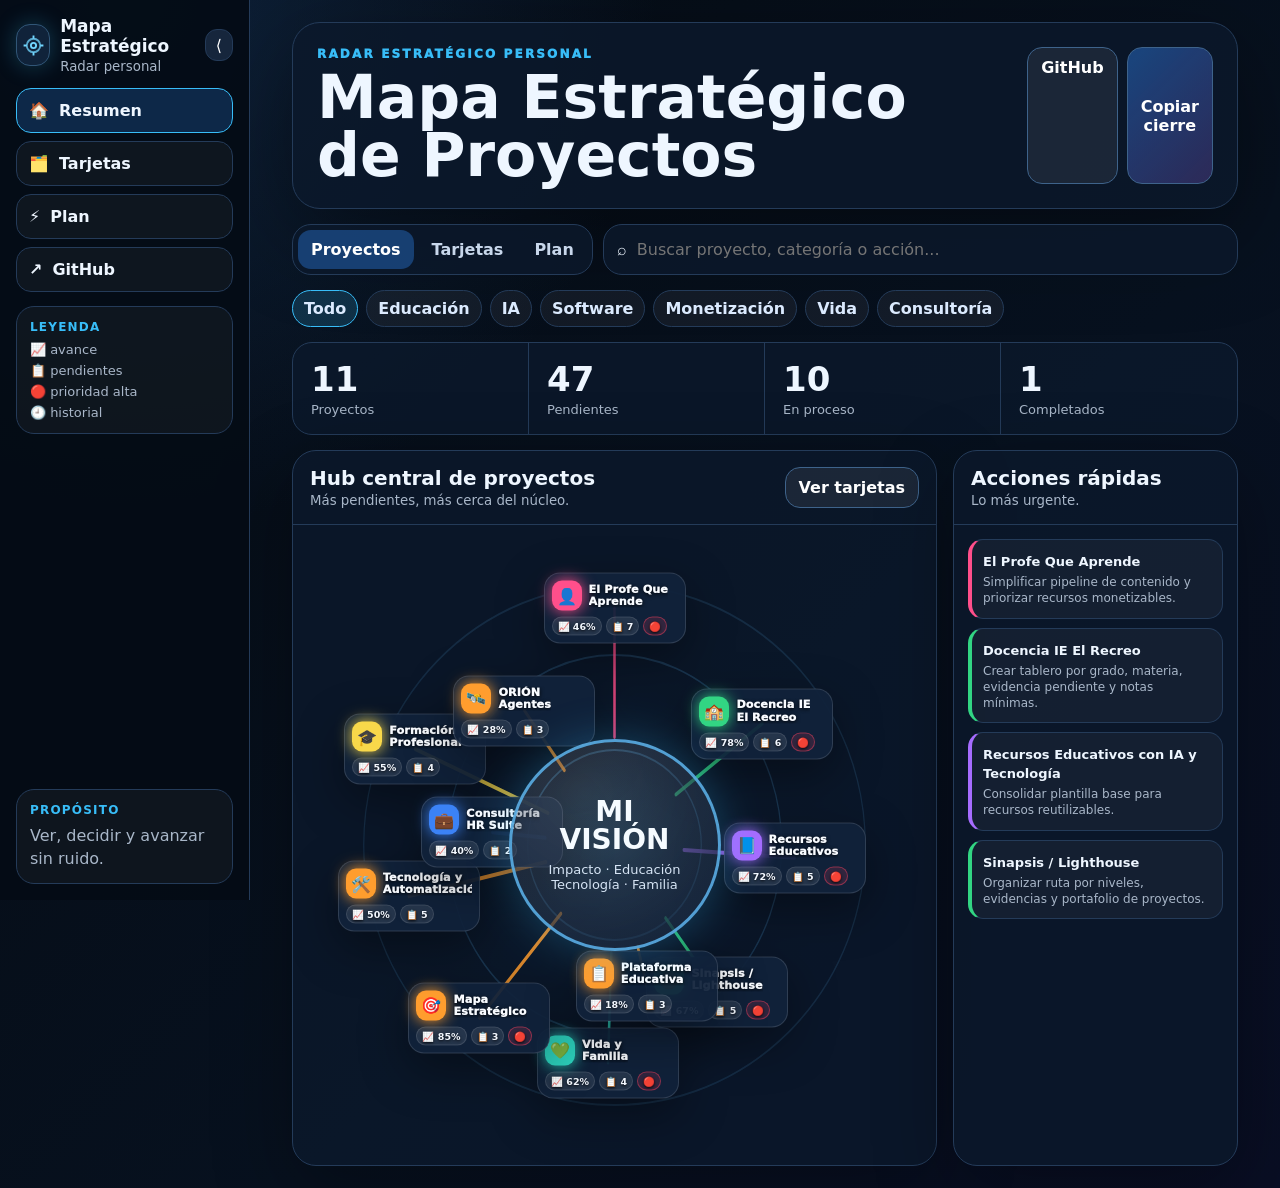
==== commit f2c2ced9: "Corrige contraste y nombres cortos del hub" ====
--- a/index.html
+++ b/index.html
@@ -1,14 +1,39 @@
-<!doctype html><html lang="es"><head><meta charset="utf-8"><meta name="viewport" content="width=device-width,initial-scale=1"><title>Mapa Estratégico de Proyectos</title><style>
-:root{--bg:#06111f;--card:#12233b;--line:#243b59;--txt:#eef6ff;--muted:#a9b7c9;--blue:#3b82f6;--green:#32d583;--purple:#a66cff;--pink:#ff4f8b;--orange:#ff9d2e;--yellow:#f8d84a;--teal:#2dd4bf;--red:#ff435f}*{box-sizing:border-box}body{margin:0;background:radial-gradient(circle at 10% 0,#15345a88,transparent 32%),linear-gradient(135deg,#050b13,#07111f 60%,#090e24);color:var(--txt);font-family:Inter,system-ui,Segoe UI,Arial,sans-serif}button,input,a{font:inherit}button{cursor:pointer}.app{display:grid;grid-template-columns:250px 1fr;min-height:100vh}.side{position:sticky;top:0;height:100vh;padding:16px;background:#050c16ee;border-right:1px solid var(--line);display:flex;flex-direction:column;gap:14px}.side.min{width:76px}.side.min .txt,.side.min .legend,.side.min .purpose{display:none}.brand,.nav button{display:flex;align-items:center;gap:10px;color:var(--txt)}.brand{text-decoration:none}.logo{width:42px;height:42px;border-radius:14px;display:grid;place-items:center;background:#10233a;border:1px solid #315677;box-shadow:0 0 22px #38bdf844}.logo svg{width:25px;height:25px}.brand b{display:block;font-size:17px}.brand small{display:block;color:var(--muted);margin-top:3px}.collapse{margin-left:auto;background:#16263c;color:white;border:1px solid var(--line);border-radius:12px;width:32px;height:32px}.nav{display:grid;gap:8px}.nav button{height:45px;border:1px solid var(--line);border-radius:15px;background:#ffffff0b;padding:0 12px;font-weight:800}.nav button.active,.nav button:hover{background:#2f8cff35;border-color:#38bdf8}.legend,.purpose{border:1px solid var(--line);border-radius:18px;padding:13px;background:#ffffff0a}.legend h4,.purpose h4{margin:0 0 8px;color:#38bdf8;font-size:12px;text-transform:uppercase;letter-spacing:.1em}.legend ul{list-style:none;margin:0;padding:0;color:var(--muted);font-size:13px;display:grid;gap:6px}.purpose{margin-top:auto}.purpose p{margin:0;color:var(--muted);line-height:1.4}.main{padding:22px clamp(12px,4vw,42px);display:grid;gap:15px;min-width:0}.top{display:none}.hero,.panel,.stats,.tabs .box,.search{border:1px solid var(--line);background:#0b182bd8}.hero{border-radius:28px;padding:24px;display:flex;justify-content:space-between;gap:16px;box-shadow:0 25px 80px #0007}.eye{margin:0 0 8px;color:#38bdf8;font-weight:950;font-size:12px;text-transform:uppercase;letter-spacing:.18em}.hero h1{margin:0;font-size:clamp(32px,5vw,60px);line-height:.96}.actions{display:flex;gap:9px}.btn{border:1px solid #3e638b;border-radius:15px;padding:10px 13px;background:#ffffff12;color:white;text-decoration:none;font-weight:850}.primary{background:linear-gradient(135deg,#2f8cff66,#a66cff38)}.tabs{display:grid;grid-template-columns:auto 1fr;gap:10px}.tabs .box{border-radius:19px;padding:5px;display:flex;gap:5px;overflow:auto}.tab{border:0;background:transparent;color:#c8d7eb;border-radius:13px;padding:10px 13px;font-weight:850;white-space:nowrap}.tab.active{background:#2f8cff55;color:white}.search{border-radius:19px;display:flex;align-items:center;gap:8px;padding:0 13px}.search input{height:48px;width:100%;background:transparent;border:0;outline:0;color:white}.filters{display:flex;gap:8px;flex-wrap:wrap}.chip{border:1px solid var(--line);border-radius:999px;background:#ffffff0d;color:#dbeafe;padding:8px 11px;font-weight:800}.chip.active{background:#38bdf82c;border-color:#38bdf8}.stats{border-radius:20px;display:grid;grid-template-columns:repeat(4,1fr);overflow:hidden}.stat{padding:16px 18px;border-right:1px solid var(--line)}.stat:last-child{border:0}.stat b{display:block;font-size:34px}.stat span{color:var(--muted);font-size:13px}.view{display:none}.view.active{display:block}.grid{display:grid;grid-template-columns:minmax(620px,1fr) 285px;gap:16px}.panel{border-radius:24px;overflow:hidden;box-shadow:0 25px 80px #0005}.ph{padding:15px 17px;border-bottom:1px solid var(--line);display:flex;justify-content:space-between;align-items:center}.ph h2{margin:0;font-size:20px}.ph small{color:var(--muted)}.radar{position:relative;height:630px;overflow:hidden;background:radial-gradient(circle at 50% 50%,#38bdf822,transparent 22%)}.radar svg{position:absolute;inset:0;width:100%;height:100%;animation:drift 30s ease-in-out infinite alternate}.core{position:absolute;left:50%;top:50%;transform:translate(-50%,-50%);z-index:4;width:212px;height:212px;border-radius:50%;display:grid;place-items:center;text-align:center;border:3px solid #5bb1eadd;background:radial-gradient(circle at 35% 25%,#ffffff22,#12233bf5);box-shadow:0 0 44px #38bdf844;animation:pulse 5s ease-in-out infinite}.core b{font-size:28px;line-height:1}.core span{display:block;color:#d6e4f4;font-size:13px;margin-top:8px}.node{position:absolute;z-index:3;width:150px;min-height:72px;transform:translate(-50%,-50%);border:1px solid #ffffff1d;border-radius:17px;background:#12233bef;padding:7px 8px;box-shadow:0 16px 48px #0006;text-align:left;animation:float var(--dur,7s) ease-in-out infinite alternate}.node:hover{border-color:var(--c);box-shadow:0 0 28px color-mix(in srgb,var(--c),transparent 38%)}.nt{display:flex;gap:7px;align-items:center}.ni{width:31px;height:31px;border-radius:11px;display:grid;place-items:center;background:var(--c);box-shadow:0 0 15px var(--c);flex:0 0 31px;font-size:17px}.nn{font-weight:900;font-size:11.5px;line-height:1.08;display:-webkit-box;-webkit-line-clamp:2;-webkit-box-orient:vertical;overflow:hidden}.badges{display:flex;gap:4px;margin-top:6px}.pill{font-size:10px;font-weight:850;padding:3.5px 5px;border-radius:999px;background:#ffffff12;border:1px solid #ffffff12;white-space:nowrap}.red{background:#ff435f22!important;border-color:#ff435f77!important;color:#ffd9df}.quick{padding:14px;display:grid;gap:9px}.qa{border:1px solid var(--line);border-left:4px solid var(--c);border-radius:15px;padding:11px;background:#ffffff09}.qa b{font-size:13px}.qa p{margin:4px 0 0;color:var(--muted);font-size:12px;line-height:1.35}.cards,.plan{padding:14px;display:grid;grid-template-columns:repeat(2,minmax(260px,1fr));gap:12px}.card,.mcard{border:1px solid var(--line);border-radius:20px;background:#12233bf4;padding:13px;display:grid;gap:9px;position:relative}.card:before{content:"";position:absolute;inset:0 0 auto;height:4px;background:var(--c)}.ctop,.mhead{display:flex;align-items:center;gap:9px}.ctop{justify-content:space-between}.ci,.mi{width:40px;height:40px;border-radius:13px;display:grid;place-items:center;background:var(--c);box-shadow:0 0 16px var(--c);font-size:20px;flex:0 0 40px}.cname{font-weight:900;display:-webkit-box;-webkit-line-clamp:2;-webkit-box-orient:vertical;overflow:hidden}.tiny{color:var(--muted);font-size:12px}.hist{width:32px;height:32px;border:1px solid var(--line);background:#ffffff12;color:white;border-radius:11px}.bar{height:8px;background:#102137;border-radius:99px;overflow:hidden}.bar i{display:block;height:100%;background:linear-gradient(90deg,var(--c),white)}.more{display:none;color:var(--muted);font-size:13px;line-height:1.4}.card.open .more,.mcard.open .mbody{display:block}.tags{display:flex;gap:5px;flex-wrap:wrap;margin-top:7px}.tag{font-size:10px;border:1px solid var(--line);border-radius:999px;background:#ffffff10;padding:4px 7px;color:#d7e7fb}.mobile{display:none}.mhead{cursor:pointer}.mt{flex:1;min-width:0}.mt b{display:block;white-space:nowrap;overflow:hidden;text-overflow:ellipsis}.mstats{display:flex;gap:4px;flex-wrap:wrap}.mbody{display:none;color:var(--muted);font-size:13px;padding-top:8px}.plan{grid-template-columns:1fr}.planitem{display:grid;grid-template-columns:auto 1fr auto;gap:10px;border:1px solid var(--line);border-left:4px solid var(--c);border-radius:15px;background:#ffffff09;padding:11px}.planitem p{margin:3px 0 0;color:var(--muted);font-size:13px}.modalBg{position:fixed;inset:0;display:none;align-items:center;justify-content:center;padding:12px;background:#03080f99;backdrop-filter:blur(6px);z-index:99}.modalBg.open{display:flex}.modal{width:min(700px,100%);border:1px solid var(--line);border-radius:22px;background:linear-gradient(145deg,#0b1628fb,#12233bf8);box-shadow:0 26px 90px #000a;overflow:hidden;position:relative}.modal:before{content:"";position:absolute;inset:0 0 auto;height:5px;background:var(--c);box-shadow:0 0 24px var(--c)}.mh{padding:12px 13px;border-bottom:1px solid var(--line);background:linear-gradient(135deg,color-mix(in srgb,var(--c),transparent 82%),#ffffff08);display:flex;align-items:center;justify-content:space-between;gap:10px}.mtitle{display:flex;align-items:center;gap:10px;min-width:0}.big{width:42px;height:42px;border-radius:14px;display:grid;place-items:center;background:var(--c);box-shadow:0 0 18px var(--c);font-size:21px;flex:0 0 42px}.mh h3{margin:0;font-size:19px;white-space:nowrap;overflow:hidden;text-overflow:ellipsis}.mh small{color:var(--muted);font-size:12px}.x{width:34px;height:34px;border:1px solid var(--line);border-radius:12px;background:#ffffff12;color:white}.mb{padding:12px;display:grid;gap:10px}.mstats2{display:grid;grid-template-columns:repeat(4,1fr);gap:7px}.ms{border:1px solid var(--line);border-radius:14px;padding:8px;background:#ffffff0c;display:flex;align-items:center;gap:7px}.ms i{width:25px;height:25px;border-radius:9px;display:grid;place-items:center;background:color-mix(in srgb,var(--c),transparent 78%);font-style:normal;font-size:14px}.ms b{display:block;font-size:15px;line-height:1}.ms span{display:block;color:var(--muted);font-size:9.5px;text-transform:uppercase;letter-spacing:.04em}.split{display:grid;grid-template-columns:1fr 1fr;gap:9px}.box{border:1px solid var(--line);border-radius:15px;background:#ffffff08;padding:10px}.box h4{margin:0 0 6px;font-size:13px}.box p{margin:0;color:var(--muted);font-size:13px;line-height:1.4}.tl{border-left:3px solid var(--c);padding-left:8px;margin-bottom:7px}.tl b{font-size:12.5px}.tl p{margin:2px 0 0;color:var(--muted);font-size:12px}.toast{position:fixed;right:14px;bottom:14px;background:#081525;border:1px solid var(--line);border-radius:14px;padding:11px 13px;box-shadow:0 20px 60px #0008;opacity:0;transform:translateY(10px);transition:.2s;z-index:110}.toast.show{opacity:1;transform:translateY(0)}@keyframes pulse{50%{box-shadow:0 0 58px #38bdf866}}@keyframes drift{from{transform:rotate(-1.5deg)}to{transform:rotate(1.8deg)}}@keyframes float{from{margin-top:-4px}to{margin-top:6px}}
-@media(max-width:1180px){.app{grid-template-columns:1fr}.side{position:fixed;z-index:80;left:0;top:0;bottom:0;transform:translateX(-103%);width:250px}.side.open{transform:translateX(0)}.collapse{display:none}.top{display:flex;position:sticky;top:0;z-index:70;align-items:center;justify-content:space-between;padding:10px 12px;background:#050c16ee;border-bottom:1px solid var(--line)}.menu{width:38px;height:38px;border:1px solid var(--line);border-radius:12px;background:#16263c;color:white}.main{padding:11px}.grid{grid-template-columns:1fr}.grid aside{display:none}.radar{height:600px}.cards{grid-template-columns:repeat(2,minmax(230px,1fr))}}
-@media(max-width:720px){.hero{padding:16px;border-radius:21px}.hero h1{font-size:30px}.actions{display:none}.tabs{grid-template-columns:1fr}.stats{grid-template-columns:repeat(2,1fr)}.stat:nth-child(2){border-right:0}.stat{padding:13px;border-bottom:1px solid var(--line)}.grid{display:none}.mobile{display:grid;gap:10px}.cards{grid-template-columns:1fr}.mstats2{grid-template-columns:repeat(2,1fr)}.split{grid-template-columns:1fr}.mh h3{white-space:normal;font-size:18px}}
-</style></head><body><div class="app"><aside class="side" id="side"><a class="brand"><span class="logo"><svg viewBox="0 0 24 24" fill="none" stroke="#72d7ff" stroke-width="1.8"><circle cx="12" cy="12" r="2.5"/><circle cx="12" cy="12" r="6.5"/><path d="M2.5 12h3M18.5 12h3M12 2.5v3M12 18.5v3"/></svg></span><span class="txt brandText"><b>Mapa Estratégico</b><small>Radar personal</small></span><button class="collapse" id="collapse">⟨</button></a><nav class="nav" id="nav"></nav><section class="legend"><h4>Leyenda</h4><ul><li>📈 avance</li><li>📋 pendientes</li><li>🔴 prioridad alta</li><li>🕘 historial</li></ul></section><section class="purpose"><h4>Propósito</h4><p>Avanzar con claridad, no con ruido.</p></section></aside><main class="main"><header class="top"><button class="menu" id="menu">☰</button><b>Mapa Estratégico</b><button class="btn" id="copyTop">Copiar</button></header><section class="hero"><div><p class="eye">Radar estratégico personal</p><h1>Mapa Estratégico de Proyectos</h1></div><div class="actions"><a class="btn" href="https://github.com/Anfaliz1703/Mapa-Estrategico-de-Proyectos" target="_blank">GitHub</a><button class="btn primary" id="copyClose">Copiar cierre</button></div></section><section class="tabs"><div class="box"><button class="tab active" data-v="hub">Proyectos</button><button class="tab" data-v="cards">Tarjetas</button><button class="tab" data-v="plan">Plan</button></div><label class="search">⌕ <input id="q" placeholder="Buscar proyecto, categoría o siguiente acción..."></label></section><section class="filters" id="filters"></section><section class="stats"><article class="stat"><b id="sp">0</b><span>Proyectos</span></article><article class="stat"><b id="sd">0</b><span>Pendientes</span></article><article class="stat"><b id="se">0</b><span>En proceso</span></article><article class="stat"><b>1</b><span>Completados</span></article></section><section id="view-hub" class="view active"><div class="grid"><article class="panel"><div class="ph"><div><h2>Hub central de proyectos</h2><small>Más pendientes, más cerca del núcleo.</small></div><button class="btn" data-switch="cards">Ver tarjetas</button></div><div class="radar" id="radar"><svg><ellipse cx="50%" cy="50%" rx="17%" ry="14%" fill="none" stroke="#5bb1ea55"/><ellipse cx="50%" cy="50%" rx="29%" ry="23%" fill="none" stroke="#5bb1ea35"/><ellipse cx="50%" cy="50%" rx="43%" ry="35%" fill="none" stroke="#5bb1ea25"/><g id="lines"></g></svg><div class="core"><div><b>MI<br>VISIÓN</b><span>Impacto · Educación<br>Tecnología · Familia</span></div></div><div id="nodes"></div></div></article><aside class="panel"><div class="ph"><div><h2>Acciones rápidas</h2><small>Urgencia estimada</small></div></div><div id="quick" class="quick"></div></aside></div><div class="mobile"><article class="panel"><div class="ph" id="reset"><div><h2>Proyectos</h2><small>Toca el título para recoger todos.</small></div></div><div id="ml" style="padding:12px;display:grid;gap:10px"></div></article></div></section><section id="view-cards" class="view"><article class="panel"><div class="ph"><h2>Tarjetas con porcentajes</h2></div><div id="cards" class="cards"></div></article></section><section id="view-plan" class="view"><article class="panel"><div class="ph"><h2>Plan operativo</h2></div><div id="plan" class="plan"></div></article></section></main></div><div id="mbg" class="modalBg"><div id="modal" class="modal"><div class="mh"><div class="mtitle"><span class="big" id="mi"></span><div><h3 id="mt"></h3><small id="msub"></small></div></div><button class="x" id="mx">×</button></div><div class="mb"><div id="mstats" class="mstats2"></div><div class="split"><div class="box"><h4>Resumen</h4><p id="msum"></p></div><div class="box"><h4>Siguiente acción</h4><p id="mnext"></p></div></div><div class="split"><div class="box"><h4>Etiquetas</h4><div id="mtags" class="tags"></div></div><div class="box"><h4>Historial</h4><div id="mhist"></div></div></div></div></div></div><div class="toast" id="toast"></div><script>
-const P=[['doc','Docencia IE El Recreo','Educación institucional',['educacion','institucional','planeacion','feria'],'alta',78,6,'Activo permanente','Planeaciones, notas, asistencias, controles diarios, desempeños, ESTEMBRANDO, CafeTech, CafeSec, feria, malla y actas.','Crear tablero por grado, materia, evidencia pendiente y notas mínimas.','--green','🏫',[['02 Sep','Se refinó la estructura docente.'],['03 Sep','Se priorizó tablero de notas.']]],['rec','Recursos Educativos con IA y Tecnología','Recursos educativos',['educacion','ia','recursos','guias'],'alta',72,5,'Activo','Guías PDF, HTML offline, Cornell, laboratorios virtuales, plantillas, rúbricas y apps de clase.','Consolidar plantilla base para recursos reutilizables.','--purple','📘',[['29 Ago','Se unificaron guías y apps.'],['03 Sep','Se conectó con marca personal.']]],['orion','ORIÓN · Agentes Docentes','Software & IA',['ia','software'],'media',28,3,'Diseño','Sistema de agentes: ORIÓN recibe intención, MERLIN genera recursos y SÉNECA valida calidad.','Definir flujo exacto de agentes y archivos implicados.','--orange','🛰️',[['20 Ago','Se pausó hasta definir malla.'],['03 Sep','Se reubicó como soporte.']]],['epqa','El Profe Que Aprende','Marca personal',['monetizacion','educacion'],'alta',46,7,'Activo estratégico','Marca educativa, contenido, comunidad, recursos, blogs, sitio web y monetización.','Simplificar pipeline de contenido y priorizar recursos monetizables.','--pink','👤',[['28 Ago','Se definió paquete de guion, cover, post y assets.'],['03 Sep','Se confirmó frente rentable.']]],['sin','Sinapsis / Lighthouse','Educación institucional',['educacion','emprendimiento'],'alta',67,5,'En operación','Clases infantiles y juveniles; convenio Lighthouse; juegos de estudiantes.','Organizar ruta por niveles, evidencias y portafolio de proyectos.','--green','🟢',[['26 Ago','Iteraciones de juegos.'],['03 Sep','Juegos dentro de Sinapsis.']]],['plat','Plataforma Educativa Integral','Software & IA',['software','educacion'],'media',18,3,'Idea avanzada','Plataforma de notas, observaciones, convivencia, comités y consulta para familias.','Definir arquitectura por módulos y experiencia simple.','--orange','📋',[['01 Sep','Se planteó como proyecto aparte.'],['03 Sep','Se vinculó con ORIENTA.']]],['form','Formación Personal y Profesional','Formación',['formacion'],'media',55,4,'Formación','Doctorado, inglés, IA, eventos, convocatorias, ingreso y ascenso.','Establecer tablero de evidencias y plan semanal realista.','--yellow','🎓',[['01 Sep','Se consolidó inglés y doctorado.'],['03 Sep','Se reconoció riesgo de sobrecarga.']]],['vida','Vida, Familia y Sostenibilidad','Vida personal',['vida-personal'],'alta',62,4,'Vida personal','Sueño, salud, pareja, Matteo, rutinas familiares y límites de carga.','Definir indicadores simples de bienestar y descanso.','--teal','💚',[['28 Ago','Se registró afectación del sueño.'],['03 Sep','Se puso como eje transversal.']]],['tec','Tecnología, Automatización y Experimentación','Software & IA',['software','ia'],'media',50,5,'Software & IA','GitHub, Vercel, PWA, hardware personal, automatizaciones y prototipos.','Priorizar herramientas útiles y configuraciones claves.','--orange','🛠️',[['31 Ago','Consultas de RAM e iPhone.'],['03 Sep','Se ligó a la PWA del radar.']]],['hr','Consultoría HR Suite / Nómina','Consultoría',['consultoria','software'],'media',40,2,'Consultoría','Revisión técnica, roadmaps, archivos críticos y tareas acotadas.','Mantener límite de reuniones y tareas derivadas.','--blue','💼',[['07 Jul','Se documentó roadmap técnico.'],['03 Sep','Se mantuvo como frente externo.']]],['mapa','Mapa Estratégico de Proyectos','Software & IA',['software','ia'],'alta',85,3,'En construcción','Radar visual, dashboard, GitHub Pages, bitácoras, cierres diarios y relaciones.','Alimentar historial real y vincular porcentajes a datos vivos.','--orange','🎯',[['02 Sep','Repositorio creado.'],['03 Sep','Se iteró diseño desktop, tablet y móvil.']]]].map(x=>({id:x[0],n:x[1],a:x[2],c:x[3],pr:x[4],pg:x[5],pe:x[6],s:x[7],sum:x[8],next:x[9],co:x[10],e:x[11],h:x[12]})).sort((a,b)=>((b.pr==='alta')-(a.pr==='alta'))||b.pe-a.pe||a.pg-b.pg);
-const $=s=>document.querySelector(s),$$=s=>document.querySelectorAll(s),css=v=>getComputedStyle(document.documentElement).getPropertyValue(v).trim(),S={v:'hub',f:'todos',q:''},C=[['todos','Todo'],['educacion','Educación'],['ia','IA'],['software','Software'],['monetizacion','Monetización'],['vida-personal','Vida'],['consultoria','Consultoría']];function ok(p){let q=S.q.toLowerCase();return(S.f==='todos'||p.c.includes(S.f))&&(!q||[p.n,p.a,p.sum,p.next,...p.c].join(' ').toLowerCase().includes(q))}function cur(){return P.filter(ok)}
-function nav(){let n=$('#nav');n.innerHTML='';[['hub','🏠','Resumen'],['cards','🗂️','Tarjetas'],['plan','⚡','Plan'],['git','↗','GitHub']].forEach(x=>{let b=document.createElement('button');b.className=x[0]===S.v?'active':'';b.innerHTML=`<span>${x[1]}</span><span class="txt">${x[2]}</span>`;b.onclick=()=>x[0]=='git'?open('https://github.com/Anfaliz1703/Mapa-Estrategico-de-Proyectos','_blank'):view(x[0]);n.appendChild(b)})}function filters(){let f=$('#filters');f.innerHTML='';C.forEach(x=>{let b=document.createElement('button');b.className='chip'+(S.f==x[0]?' active':'');b.textContent=x[1];b.onclick=()=>{S.f=x[0];render()};f.appendChild(b)})}function stats(){let a=cur();$('#sp').textContent=a.length;$('#sd').textContent=a.reduce((s,p)=>s+p.pe,0);$('#se').textContent=Math.max(0,a.length-1)}
-function hub(){let r=$('#radar'),w=r.clientWidth,h=r.clientHeight,cx=w/2,cy=h/2,nodes=$('#nodes'),lines=$('#lines');nodes.innerHTML='';lines.innerHTML='';let a=cur(),mx=Math.max(...P.map(p=>p.pe)),mn=Math.min(...P.map(p=>p.pe));a.forEach((p,i)=>{let e=document.createElement('button');e.className='node';e.dataset.id=p.id;e.style.setProperty('--c',css(p.co));e.style.setProperty('--dur',6+i*.3+'s');e.innerHTML=`<div class="nt"><span class="ni">${p.e}</span><span class="nn">${p.n}</span></div><div class="badges"><span class="pill">📈 ${p.pg}%</span><span class="pill">📋 ${p.pe}</span>${p.pr==='alta'?'<span class="pill red">🔴</span>':''}</div>`;e.onclick=()=>modal(p);nodes.appendChild(e)});requestAnimationFrame(()=>layout(a,w,h,cx,cy,mx,mn))}
-function layout(a,w,h,cx,cy,mx,mn){let ang=[-85,-50,-125,-15,-165,25,155,60,-218,112,-260,5],minR=Math.min(w,h)*.26,maxR=Math.min(w,h)*.46,items=a.map((p,i)=>{let el=$(`.node[data-id="${p.id}"]`),t=(mx-p.pe)/Math.max(1,mx-mn),r=minR+t*(maxR-minR),an=ang[i%ang.length]*Math.PI/180;return{p,el,x:cx+Math.cos(an)*r,y:cy+Math.sin(an)*r,px:cx+Math.cos(an)*r,py:cy+Math.sin(an)*r,w:el.offsetWidth,h:el.offsetHeight}});for(let k=0;k<180;k++){for(let it of items){it.x+=(it.px-it.x)*.025;it.y+=(it.py-it.y)*.025;let dx=it.x-cx,dy=it.y-cy,d=Math.hypot(dx,dy)||1,need=112+Math.max(it.w,it.h)/2;if(d<need){it.x+=dx/d*(need-d);it.y+=dy/d*(need-d)}it.x=Math.max(it.w/2+10,Math.min(w-it.w/2-10,it.x));it.y=Math.max(it.h/2+10,Math.min(h-it.h/2-10,it.y))}for(let i=0;i<items.length;i++)for(let j=i+1;j<items.length;j++){let A=items[i],B=items[j],dx=B.x-A.x,dy=B.y-A.y,ox=(A.w+B.w)/2+18-Math.abs(dx),oy=(A.h+B.h)/2+14-Math.abs(dy);if(ox>0&&oy>0){if(ox<oy){let s=dx<0?-1:1;A.x-=ox*s/2;B.x+=ox*s/2}else{let s=dy<0?-1:1;A.y-=oy*s/2;B.y+=oy*s/2}}}}items.forEach(it=>{it.el.style.left=it.x+'px';it.el.style.top=it.y+'px';let dx=it.x-cx,dy=it.y-cy,d=Math.hypot(dx,dy)||1,rad=112,ln=document.createElementNS('http://www.w3.org/2000/svg','line');ln.setAttribute('x1',cx+dx/d*rad);ln.setAttribute('y1',cy+dy/d*rad);ln.setAttribute('x2',it.x);ln.setAttribute('y2',it.y);ln.setAttribute('stroke',css(it.p.co));ln.setAttribute('stroke-width','4');ln.setAttribute('stroke-linecap','round');ln.setAttribute('opacity','.82');lines.appendChild(ln)})}
-function cards(){let g=$('#cards');g.innerHTML='';cur().forEach(p=>{let c=document.createElement('article');c.className='card';c.style.setProperty('--c',css(p.co));c.innerHTML=`<div class="ctop"><div class="cardMain"><span class="ci">${p.e}</span><div><span class="cname">${p.n}</span><span class="tiny">${p.s}</span></div></div><button class="hist">🕘</button></div><div class="badges"><span class="pill">📈 ${p.pg}%</span><span class="pill">📋 ${p.pe}</span>${p.pr==='alta'?'<span class="pill red">🔴</span>':''}</div><div class="bar"><i style="width:${p.pg}%"></i></div><div class="more">${p.sum}<div class="tags">${p.c.map(t=>`<span class="tag">${t}</span>`).join('')}</div></div>`;c.querySelector('.hist').onclick=e=>{e.stopPropagation();modal(p,true)};c.onclick=()=>c.classList.toggle('open');g.appendChild(c)})}function mobile(){let m=$('#ml');m.innerHTML='';cur().forEach(p=>{let c=document.createElement('article');c.className='mcard';c.style.setProperty('--c',css(p.co));c.innerHTML=`<div class="mhead"><span class="mi">${p.e}</span><span class="mt"><b>${p.n}</b><small>${p.s}</small></span><span class="mstats"><span class="pill">📈 ${p.pg}%</span><span class="pill">📋 ${p.pe}</span>${p.pr==='alta'?'<span class="pill red">🔴</span>':''}</span><button class="hist">🕘</button></div><div class="mbody">${p.next}</div>`;c.querySelector('.hist').onclick=e=>{e.stopPropagation();modal(p,true)};c.querySelector('.mhead').onclick=()=>c.classList.toggle('open');m.appendChild(c)})}function plan(){let l=$('#plan');l.innerHTML='';cur().slice(0,7).forEach((p,i)=>{let d=document.createElement('div');d.className='planitem';d.style.setProperty('--c',css(p.co));d.innerHTML=`<b>${i+1}</b><div><b>${p.n}</b><p>${p.next}</p></div><span>${p.pr==='alta'?'🔴':'🟡'}</span>`;l.appendChild(d)})}
-function modal(p,h=false){let c=css(p.co);$('#modal').style.setProperty('--c',c);$('#mi').style.setProperty('--c',c);$('#mi').textContent=p.e;$('#mt').textContent=p.n;$('#msub').textContent=p.a+' · '+p.s;$('#mstats').innerHTML=`<div class="ms"><i>📈</i><div><b>${p.pg}%</b><span>avance</span></div></div><div class="ms"><i>📋</i><div><b>${p.pe}</b><span>pend.</span></div></div><div class="ms ${p.pr==='alta'?'red':''}"><i>${p.pr==='alta'?'🔴':'🟡'}</i><div><b>${p.pr==='alta'?'Alta':'Media'}</b><span>prior.</span></div></div><div class="ms"><i>🕘</i><div><b>${p.h.length}</b><span>hitos</span></div></div>`;$('#msum').textContent=h?'Historial del proyecto seleccionado.':p.sum;$('#mnext').textContent=p.next;$('#mtags').innerHTML=p.c.map(t=>`<span class="tag">${t}</span>`).join('');$('#mhist').innerHTML=p.h.map(x=>`<div class="tl"><b>${x[0]}</b><p>${x[1]}</p></div>`).join('');$('#mbg').classList.add('open')}
-function view(v){S.v=v;$$('.tab').forEach(t=>t.classList.toggle('active',t.dataset.v==v));['hub','cards','plan'].forEach(x=>$('#view-'+x).classList.toggle('active',x==v));nav();if(v==='hub')setTimeout(hub,60)}function copy(){navigator.clipboard.writeText(cur().slice(0,5).map(p=>`• ${p.n}: ${p.pg}% · ${p.pe} pendientes · ${p.next}`).join('\n')).then(()=>{let t=$('#toast');t.textContent='Cierre copiado';t.classList.add('show');setTimeout(()=>t.classList.remove('show'),1600)})}function render(){nav();filters();stats();hub();cards();mobile();plan()}$('#q').oninput=e=>{S.q=e.target.value;render()};$$('.tab').forEach(t=>t.onclick=()=>view(t.dataset.v));document.body.onclick=e=>{let s=e.target.closest('[data-switch]');if(s)view(s.dataset.switch)};$('#menu')?.addEventListener('click',()=>$('#side').classList.toggle('open'));$('#collapse').onclick=e=>{e.preventDefault();$('#side').classList.toggle('min')};$('#copyClose').onclick=copy;$('#copyTop').onclick=copy;$('#mx').onclick=()=>$('#mbg').classList.remove('open');$('#mbg').onclick=e=>{if(e.target.id==='mbg')$('#mbg').classList.remove('open')};$('#reset')?.addEventListener('click',()=>$$('.mcard').forEach(c=>c.classList.remove('open')));addEventListener('resize',()=>S.v==='hub'&&hub());render();
+<!doctype html>
+<html lang="es">
+<head>
+<meta charset="utf-8">
+<meta name="viewport" content="width=device-width,initial-scale=1">
+<meta name="theme-color" content="#07111f">
+<title>Mapa Estratégico de Proyectos</title>
+<style>
+:root{--bg:#07111f;--panel:#0b182b;--card:#12233b;--line:#243b59;--txt:#eef6ff;--muted:#a9b7c9;--cyan:#38bdf8;--blue:#3b82f6;--green:#32d583;--purple:#a66cff;--pink:#ff4f8b;--orange:#ff9d2e;--yellow:#f8d84a;--teal:#2dd4bf;--red:#ff435f;--shadow:0 26px 90px rgba(0,0,0,.38)}
+*{box-sizing:border-box}body{margin:0;background:radial-gradient(circle at 10% 0,rgba(21,52,90,.55),transparent 32%),linear-gradient(135deg,#050b13,#07111f 60%,#090e24);color:var(--txt);font-family:Inter,system-ui,-apple-system,Segoe UI,Arial,sans-serif}button,input,a{font:inherit}button{cursor:pointer}.app{display:grid;grid-template-columns:250px 1fr;min-height:100vh}.side{position:sticky;top:0;height:100vh;padding:16px;background:rgba(5,12,22,.94);border-right:1px solid var(--line);display:flex;flex-direction:column;gap:14px}.side.min{width:76px}.side.min .txt,.side.min .legend,.side.min .purpose{display:none}.brand,.nav button{display:flex;align-items:center;gap:10px;color:var(--txt)}.brand{text-decoration:none}.logo{width:42px;height:42px;border-radius:14px;display:grid;place-items:center;background:#10233a;border:1px solid #315677;box-shadow:0 0 22px rgba(56,189,248,.27)}.logo svg{width:25px;height:25px}.brand b{display:block;font-size:17px}.brand small{display:block;color:var(--muted);margin-top:3px}.collapse{margin-left:auto;background:#16263c;color:#fff;border:1px solid var(--line);border-radius:12px;width:32px;height:32px}.nav{display:grid;gap:8px}.nav button{height:45px;border:1px solid var(--line);border-radius:15px;background:rgba(255,255,255,.04);padding:0 12px;font-weight:800}.nav button.active,.nav button:hover{background:rgba(47,140,255,.21);border-color:#38bdf8}.legend,.purpose{border:1px solid var(--line);border-radius:18px;padding:13px;background:rgba(255,255,255,.04)}.legend h4,.purpose h4{margin:0 0 8px;color:var(--cyan);font-size:12px;text-transform:uppercase;letter-spacing:.1em}.legend ul{list-style:none;margin:0;padding:0;color:var(--muted);font-size:13px;display:grid;gap:6px}.purpose{margin-top:auto}.purpose p{margin:0;color:var(--muted);line-height:1.4}.main{padding:22px clamp(12px,4vw,42px);display:grid;gap:15px;min-width:0}.top{display:none}.hero,.panel,.stats,.tabs .box,.search{border:1px solid var(--line);background:rgba(11,24,43,.85)}.hero{border-radius:28px;padding:24px;display:flex;justify-content:space-between;gap:16px;box-shadow:var(--shadow)}.eye{margin:0 0 8px;color:var(--cyan);font-weight:950;font-size:12px;text-transform:uppercase;letter-spacing:.18em}.hero h1{margin:0;font-size:clamp(32px,5vw,60px);line-height:.96}.actions{display:flex;gap:9px}.btn{border:1px solid #3e638b;border-radius:15px;padding:10px 13px;background:rgba(255,255,255,.07);color:#fff;text-decoration:none;font-weight:850}.primary{background:linear-gradient(135deg,rgba(47,140,255,.4),rgba(166,108,255,.22))}.tabs{display:grid;grid-template-columns:auto 1fr;gap:10px}.tabs .box{border-radius:19px;padding:5px;display:flex;gap:5px;overflow:auto}.tab{border:0;background:transparent;color:#c8d7eb;border-radius:13px;padding:10px 13px;font-weight:850;white-space:nowrap}.tab.active{background:rgba(47,140,255,.34);color:#fff}.search{border-radius:19px;display:flex;align-items:center;gap:8px;padding:0 13px}.search input{height:48px;width:100%;background:transparent;border:0;outline:0;color:#fff}.filters{display:flex;gap:8px;flex-wrap:wrap}.chip{border:1px solid var(--line);border-radius:999px;background:rgba(255,255,255,.05);color:#dbeafe;padding:8px 11px;font-weight:800}.chip.active{background:rgba(56,189,248,.17);border-color:#38bdf8}.stats{border-radius:20px;display:grid;grid-template-columns:repeat(4,1fr);overflow:hidden}.stat{padding:16px 18px;border-right:1px solid var(--line)}.stat:last-child{border:0}.stat b{display:block;font-size:34px}.stat span{color:var(--muted);font-size:13px}.view{display:none}.view.active{display:block}.grid{display:grid;grid-template-columns:minmax(620px,1fr) 285px;gap:16px}.panel{border-radius:24px;overflow:hidden;box-shadow:0 25px 80px rgba(0,0,0,.32)}.ph{padding:15px 17px;border-bottom:1px solid var(--line);display:flex;justify-content:space-between;align-items:center}.ph h2{margin:0;font-size:20px}.ph small{color:var(--muted)}.radar{position:relative;height:640px;overflow:hidden;background:radial-gradient(circle at 50% 50%,rgba(56,189,248,.13),transparent 22%)}.radar svg{position:absolute;inset:0;width:100%;height:100%;animation:drift 30s ease-in-out infinite alternate}.core{position:absolute;left:50%;top:50%;transform:translate(-50%,-50%);z-index:4;width:212px;height:212px;border-radius:50%;display:grid;place-items:center;text-align:center;border:3px solid rgba(91,177,234,.87);background:radial-gradient(circle at 35% 25%,rgba(255,255,255,.14),rgba(18,35,59,.96));box-shadow:0 0 44px rgba(56,189,248,.27);animation:pulse 5s ease-in-out infinite}.core b{font-size:28px;line-height:1;color:#f5fbff}.core span{display:block;color:#d6e4f4;font-size:13px;margin-top:8px}.node{position:absolute;z-index:3;width:142px;min-height:68px;transform:translate(-50%,-50%);border:1px solid rgba(255,255,255,.13);border-radius:16px;background:rgba(18,35,59,.94);padding:7px;box-shadow:0 16px 48px rgba(0,0,0,.38);text-align:left;animation:float var(--dur,7s) ease-in-out infinite alternate;color:#f6fbff!important}.node:hover{border-color:var(--c);box-shadow:0 0 28px color-mix(in srgb,var(--c),transparent 38%)}.nt{display:flex;gap:7px;align-items:center}.ni{width:30px;height:30px;border-radius:10px;display:grid;place-items:center;background:var(--c);box-shadow:0 0 15px var(--c);flex:0 0 30px;font-size:16px;color:#fff!important}.nn{font-weight:950;font-size:11.2px;line-height:1.08;color:#f8fbff!important;text-shadow:0 1px 4px rgba(0,0,0,.9);white-space:pre-line;overflow:hidden;max-height:25px;letter-spacing:.01em}.badges{display:flex;gap:4px;margin-top:6px}.pill{font-size:9.5px;font-weight:900;padding:3px 5px;border-radius:999px;background:rgba(255,255,255,.09);border:1px solid rgba(255,255,255,.11);white-space:nowrap;color:#f3f8ff!important;text-shadow:0 1px 3px rgba(0,0,0,.85)}.red{background:rgba(255,67,95,.14)!important;border-color:rgba(255,67,95,.45)!important;color:#ffd9df!important}.quick{padding:14px;display:grid;gap:9px}.qa{border:1px solid var(--line);border-left:4px solid var(--c);border-radius:15px;padding:11px;background:rgba(255,255,255,.04)}.qa b{font-size:13px}.qa p{margin:4px 0 0;color:var(--muted);font-size:12px;line-height:1.35}.cards,.plan{padding:14px;display:grid;grid-template-columns:repeat(2,minmax(260px,1fr));gap:12px}.card,.mcard{border:1px solid var(--line);border-radius:20px;background:rgba(18,35,59,.96);padding:13px;display:grid;gap:9px;position:relative}.card:before{content:"";position:absolute;inset:0 0 auto;height:4px;background:var(--c)}.ctop,.mhead{display:flex;align-items:center;gap:9px}.ctop{justify-content:space-between}.ci,.mi{width:40px;height:40px;border-radius:13px;display:grid;place-items:center;background:var(--c);box-shadow:0 0 16px var(--c);font-size:20px;flex:0 0 40px}.cname{font-weight:900;display:-webkit-box;-webkit-line-clamp:2;-webkit-box-orient:vertical;overflow:hidden;color:#fff}.tiny{color:var(--muted);font-size:12px}.hist{width:32px;height:32px;border:1px solid var(--line);background:rgba(255,255,255,.07);color:#fff;border-radius:11px}.bar{height:8px;background:#102137;border-radius:99px;overflow:hidden}.bar i{display:block;height:100%;background:linear-gradient(90deg,var(--c),#fff)}.more{display:none;color:var(--muted);font-size:13px;line-height:1.4}.card.open .more,.mcard.open .mbody{display:block}.tags{display:flex;gap:5px;flex-wrap:wrap;margin-top:7px}.tag{font-size:10px;border:1px solid var(--line);border-radius:999px;background:rgba(255,255,255,.06);padding:4px 7px;color:#d7e7fb}.mobile{display:none}.mhead{cursor:pointer}.mt{flex:1;min-width:0}.mt b{display:block;white-space:nowrap;overflow:hidden;text-overflow:ellipsis;color:#fff}.mstats{display:flex;gap:4px;flex-wrap:wrap}.mbody{display:none;color:var(--muted);font-size:13px;padding-top:8px}.plan{grid-template-columns:1fr}.planitem{display:grid;grid-template-columns:auto 1fr auto;gap:10px;border:1px solid var(--line);border-left:4px solid var(--c);border-radius:15px;background:rgba(255,255,255,.04);padding:11px}.planitem p{margin:3px 0 0;color:var(--muted);font-size:13px}.modalBg{position:fixed;inset:0;display:none;align-items:center;justify-content:center;padding:12px;background:rgba(3,8,15,.6);backdrop-filter:blur(6px);z-index:99}.modalBg.open{display:flex}.modal{width:min(700px,100%);border:1px solid var(--line);border-radius:22px;background:linear-gradient(145deg,rgba(11,22,40,.98),rgba(18,35,59,.97));box-shadow:0 26px 90px rgba(0,0,0,.67);overflow:hidden;position:relative}.modal:before{content:"";position:absolute;inset:0 0 auto;height:5px;background:var(--c);box-shadow:0 0 24px var(--c)}.mh{padding:12px 13px;border-bottom:1px solid var(--line);background:linear-gradient(135deg,color-mix(in srgb,var(--c),transparent 82%),rgba(255,255,255,.03));display:flex;align-items:center;justify-content:space-between;gap:10px}.mtitle{display:flex;align-items:center;gap:10px;min-width:0}.big{width:42px;height:42px;border-radius:14px;display:grid;place-items:center;background:var(--c);box-shadow:0 0 18px var(--c);font-size:21px;flex:0 0 42px}.mh h3{margin:0;font-size:19px;white-space:nowrap;overflow:hidden;text-overflow:ellipsis}.mh small{color:var(--muted);font-size:12px}.x{width:34px;height:34px;border:1px solid var(--line);border-radius:12px;background:rgba(255,255,255,.07);color:#fff}.mb{padding:12px;display:grid;gap:10px}.mstats2{display:grid;grid-template-columns:repeat(4,1fr);gap:7px}.ms{border:1px solid var(--line);border-radius:14px;padding:8px;background:rgba(255,255,255,.05);display:flex;align-items:center;gap:7px}.ms i{width:25px;height:25px;border-radius:9px;display:grid;place-items:center;background:color-mix(in srgb,var(--c),transparent 78%);font-style:normal;font-size:14px}.ms b{display:block;font-size:15px;line-height:1}.ms span{display:block;color:var(--muted);font-size:9.5px;text-transform:uppercase;letter-spacing:.04em}.split{display:grid;grid-template-columns:1fr 1fr;gap:9px}.box{border:1px solid var(--line);border-radius:15px;background:rgba(255,255,255,.04);padding:10px}.box h4{margin:0 0 6px;font-size:13px}.box p{margin:0;color:var(--muted);font-size:13px;line-height:1.4}.tl{border-left:3px solid var(--c);padding-left:8px;margin-bottom:7px}.tl b{font-size:12.5px}.tl p{margin:2px 0 0;color:var(--muted);font-size:12px}.toast{position:fixed;right:14px;bottom:14px;background:#081525;border:1px solid var(--line);border-radius:14px;padding:11px 13px;box-shadow:0 20px 60px rgba(0,0,0,.52);opacity:0;transform:translateY(10px);transition:.2s;z-index:110}.toast.show{opacity:1;transform:translateY(0)}@keyframes pulse{50%{box-shadow:0 0 58px rgba(56,189,248,.4)}}@keyframes drift{from{transform:rotate(-1.5deg)}to{transform:rotate(1.8deg)}}@keyframes float{from{margin-top:-4px}to{margin-top:6px}}
+@media(max-width:1180px){.app{grid-template-columns:1fr}.side{position:fixed;z-index:80;left:0;top:0;bottom:0;transform:translateX(-103%);width:250px}.side.open{transform:translateX(0)}.collapse{display:none}.top{display:flex;position:sticky;top:0;z-index:70;align-items:center;justify-content:space-between;padding:10px 12px;background:rgba(5,12,22,.94);border-bottom:1px solid var(--line)}.menu{width:38px;height:38px;border:1px solid var(--line);border-radius:12px;background:#16263c;color:#fff}.main{padding:11px}.grid{grid-template-columns:1fr}.grid aside{display:none}.radar{height:600px}.cards{grid-template-columns:repeat(2,minmax(230px,1fr))}}
+@media(max-width:720px){.hero{padding:18px;border-radius:22px}.hero h1{font-size:30px}.actions{display:none}.tabs{grid-template-columns:1fr}.stats{grid-template-columns:repeat(2,1fr)}.stat:nth-child(2){border-right:0}.radar,.grid{display:none}.mobile{display:grid;gap:12px}.cards{grid-template-columns:1fr}.split,.mstats2{grid-template-columns:1fr}.hero .eye{font-size:10px}}
+</style></head><body><div class="app"><aside class="side" id="side"><a class="brand"><span class="logo"><svg viewBox="0 0 24 24" fill="none" stroke="#72d7ff" stroke-width="1.8"><circle cx="12" cy="12" r="2.5"/><circle cx="12" cy="12" r="6.5" opacity=".75"/><path d="M2.5 12h3M18.5 12h3M12 2.5v3M12 18.5v3"/></svg></span><span class="txt"><b>Mapa Estratégico</b><small>Radar personal</small></span><button class="collapse" id="collapse">⟨</button></a><nav class="nav" id="nav"></nav><section class="legend"><h4>Leyenda</h4><ul><li><b>📈</b> avance</li><li><b>📋</b> pendientes</li><li><b>🔴</b> prioridad alta</li><li><b>🕘</b> historial</li></ul></section><section class="purpose"><h4>Propósito</h4><p>Ver, decidir y avanzar sin ruido.</p></section></aside><main class="main"><header class="top"><button class="menu" id="menu">☰</button><span class="brand"><span class="logo"><svg viewBox="0 0 24 24" fill="none" stroke="#72d7ff" stroke-width="1.8"><circle cx="12" cy="12" r="2.5"/><circle cx="12" cy="12" r="6.5" opacity=".75"/></svg></span><b>Mapa Estratégico</b></span><button class="btn" id="copyTop">Copiar</button></header><section class="hero"><div><p class="eye">Radar estratégico personal</p><h1>Mapa Estratégico de Proyectos</h1></div><div class="actions"><a class="btn" target="_blank" href="https://github.com/Anfaliz1703/Mapa-Estrategico-de-Proyectos">GitHub</a><button class="btn primary" id="copyClose">Copiar cierre</button></div></section><section class="tabs"><div class="box"><button class="tab active" data-view="hub">Proyectos</button><button class="tab" data-view="cards">Tarjetas</button><button class="tab" data-view="plan">Plan</button></div><label class="search">⌕ <input id="q" placeholder="Buscar proyecto, categoría o acción..."></label></section><section class="filters" id="filters"></section><section class="stats"><article class="stat"><b id="stP">0</b><span>Proyectos</span></article><article class="stat"><b id="stN">0</b><span>Pendientes</span></article><article class="stat"><b id="stD">0</b><span>En proceso</span></article><article class="stat"><b id="stC">1</b><span>Completados</span></article></section><section class="view active" id="hub"><div class="grid"><article class="panel"><div class="ph"><div><h2>Hub central de proyectos</h2><small>Más pendientes, más cerca del núcleo.</small></div><button class="btn" data-switch="cards">Ver tarjetas</button></div><div class="radar"><svg viewBox="0 0 1000 640" preserveAspectRatio="none"><ellipse cx="500" cy="320" rx="135" ry="95" fill="none" stroke="rgba(91,177,234,.35)" stroke-width="2"/><ellipse cx="500" cy="320" rx="260" ry="190" fill="none" stroke="rgba(91,177,234,.2)" stroke-width="2"/><ellipse cx="500" cy="320" rx="390" ry="260" fill="none" stroke="rgba(91,177,234,.14)" stroke-width="2"/><g id="lines"></g></svg><div class="core"><div><b>MI<br>VISIÓN</b><span>Impacto · Educación<br>Tecnología · Familia</span></div></div><div id="nodes"></div></div></article><aside class="panel"><div class="ph"><div><h2>Acciones rápidas</h2><small>Lo más urgente.</small></div></div><div class="quick" id="quick"></div></aside></div><div class="mobile panel"><div class="ph" id="reset"><div><h2>Proyectos</h2><small>Toca para abrir. 🕘 historial.</small></div></div><div id="mobile" style="padding:12px;display:grid;gap:10px"></div></div></section><section class="view" id="cards"><div class="panel"><div class="ph"><div><h2>Tarjetas con porcentajes</h2><small>Toca una tarjeta para recoger/abrir.</small></div></div><div class="cards" id="cardsBox"></div></div></section><section class="view" id="plan"><div class="panel"><div class="ph"><div><h2>Plan operativo</h2><small>Próximos movimientos.</small></div></div><div class="plan" id="planBox"></div></div></section></main></div><div class="modalBg" id="modal"><section class="modal" id="modalCard"><header class="mh"><div class="mtitle"><div class="big" id="mIcon">🎯</div><div><h3 id="mTitle">Proyecto</h3><small id="mSub"></small></div></div><button class="x" id="close">×</button></header><div class="mb"><div class="mstats2" id="mStats"></div><div class="split"><div class="box"><h4>Resumen</h4><p id="mSummary"></p></div><div class="box"><h4>Siguiente acción</h4><p id="mNext"></p></div></div><div class="split"><div class="box"><h4>Etiquetas</h4><div class="tags" id="mTags"></div></div><div class="box"><h4>Historial</h4><div id="mHist"></div></div></div></div></section></div><div class="toast" id="toast"></div><script>
+const projects=[
+{id:'epqa',name:'El Profe Que Aprende',short:'El Profe Que\nAprende',area:'Marca personal',cat:['monetizacion','educacion'],priority:'alta',progress:46,pending:7,status:'Activo estratégico',summary:'Marca educativa, contenido, comunidad, recursos, blogs, sitio web y monetización.',next:'Simplificar pipeline de contenido y priorizar recursos monetizables.',c:'var(--pink)',e:'👤',hist:[['28 Ago','Se definió paquete de guion, cover, post y assets.'],['03 Sep','Se confirmó que es el frente más rentable a mediano plazo.']]},
+{id:'doc',name:'Docencia IE El Recreo',short:'Docencia IE\nEl Recreo',area:'Educación institucional',cat:['educacion','institucional','planeacion','feria'],priority:'alta',progress:78,pending:6,status:'Activo permanente',summary:'Planeaciones, notas, asistencias, controles diarios, desempeños, ESTEMBRANDO, CafeTech, CafeSec, feria, malla y actas.',next:'Crear tablero por grado, materia, evidencia pendiente y notas mínimas.',c:'var(--green)',e:'🏫',hist:[['02 Sep','Se refinó la estructura del proyecto docente.'],['03 Sep','Se priorizó tablero de notas y evidencias.']]},
+{id:'rec',name:'Recursos Educativos con IA y Tecnología',short:'Recursos\nEducativos',area:'Recursos educativos',cat:['educacion','ia','recursos','guias'],priority:'alta',progress:72,pending:5,status:'Activo',summary:'Guías PDF, HTML offline, Cornell, laboratorios virtuales, plantillas, rúbricas y apps de clase.',next:'Consolidar plantilla base para recursos reutilizables.',c:'var(--purple)',e:'📘',hist:[['29 Ago','Se unificaron guías y apps como un solo frente.'],['03 Sep','Se pidió conectar recursos con marca personal.']]},
+{id:'sin',name:'Sinapsis / Lighthouse',short:'Sinapsis /\nLighthouse',area:'Educación institucional',cat:['educacion','emprendimiento'],priority:'alta',progress:67,pending:5,status:'En operación',summary:'Clases infantiles y juveniles de programación; convenio Lighthouse; juegos de estudiantes.',next:'Organizar ruta por niveles, evidencias y portafolio de proyectos.',c:'var(--green)',e:'🟢',hist:[['26 Ago','Iteraciones de juegos de estudiantes.'],['03 Sep','Juegos estudiantiles quedaron dentro de Sinapsis.']]},
+{id:'vida',name:'Vida, Familia y Sostenibilidad',short:'Vida y\nFamilia',area:'Vida personal',cat:['vida-personal'],priority:'alta',progress:62,pending:4,status:'Vida personal',summary:'Sueño, salud, pareja, Matteo, rutinas familiares y límites de carga.',next:'Definir indicadores simples de bienestar y descanso.',c:'var(--teal)',e:'💚',hist:[['28 Ago','Se registró afectación del sueño.'],['03 Sep','Se puso como eje transversal del mapa.']]},
+{id:'mapa',name:'Mapa Estratégico de Proyectos',short:'Mapa\nEstratégico',area:'Software & IA',cat:['software','ia'],priority:'alta',progress:85,pending:3,status:'En construcción',summary:'Radar visual, dashboard, GitHub Pages, bitácoras, cierres diarios y relaciones entre proyectos.',next:'Alimentar historial real y vincular porcentajes a datos vivos.',c:'var(--orange)',e:'🎯',hist:[['02 Sep','Repositorio creado y primera vista funcional.'],['03 Sep','Se iteró diseño desktop, tablet y móvil.']]},
+{id:'tec',name:'Tecnología, Automatización y Experimentación',short:'Tecnología y\nAutomatización',area:'Software & IA',cat:['software','ia'],priority:'media',progress:50,pending:5,status:'Software & IA',summary:'GitHub, Vercel, PWA, hardware personal, automatizaciones y prototipos.',next:'Priorizar herramientas útiles y compras/configuraciones claves.',c:'var(--orange)',e:'🛠️',hist:[['31 Ago','Consultas de RAM, iPhone y accesorios.'],['03 Sep','Se ligó a la PWA del radar estratégico.']]},
+{id:'form',name:'Formación Personal y Profesional',short:'Formación\nProfesional',area:'Formación',cat:['formacion'],priority:'media',progress:55,pending:4,status:'Formación',summary:'Doctorado, inglés, IA, eventos, convocatorias, ingreso y ascenso.',next:'Establecer tablero de evidencias y plan semanal realista.',c:'var(--yellow)',e:'🎓',hist:[['01 Sep','Se consolidó inglés, doctorado y eventos.'],['03 Sep','Se reconoció riesgo de sobrecarga.']]},
+{id:'orion',name:'ORIÓN · Agentes Docentes',short:'ORIÓN\nAgentes',area:'Software & IA',cat:['ia','software'],priority:'media',progress:28,pending:3,status:'Diseño',summary:'Sistema de agentes: ORIÓN recibe intención, MERLIN genera recursos y SÉNECA valida calidad.',next:'Definir flujo exacto de agentes y archivos implicados.',c:'var(--orange)',e:'🛰️',hist:[['20 Ago','Se pausó hasta definir malla.'],['03 Sep','Se reubicó como soporte a recursos/colegio.']]},
+{id:'plat',name:'Plataforma Educativa Integral',short:'Plataforma\nEducativa',area:'Software & IA',cat:['software','educacion'],priority:'media',progress:18,pending:3,status:'Idea avanzada',summary:'Plataforma de notas, observaciones, convivencia, comités y consulta para familias.',next:'Definir arquitectura por módulos y experiencia de usuario simple.',c:'var(--orange)',e:'📋',hist:[['01 Sep','Se planteó como proyecto aparte.'],['03 Sep','Se vinculó con ORIENTA y gestión institucional.']]},
+{id:'hr',name:'Consultoría HR Suite / Nómina',short:'Consultoría\nHR Suite',area:'Consultoría',cat:['consultoria','software'],priority:'media',progress:40,pending:2,status:'Consultoría',summary:'Revisión técnica, roadmaps, archivos críticos y tareas acotadas.',next:'Mantener límite de reuniones y tareas derivadas.',c:'var(--blue)',e:'💼',hist:[['07 Jul','Se documentó roadmap técnico de nómina.'],['03 Sep','Se mantuvo como frente externo con límites.']]}
+];
+const cats=[['todos','Todo'],['educacion','Educación'],['ia','IA'],['software','Software'],['monetizacion','Monetización'],['vida-personal','Vida'],['consultoria','Consultoría']],navs=[['hub','🏠','Resumen'],['cards','🗂️','Tarjetas'],['plan','⚡','Plan'],['github','↗','GitHub']];let st={view:'hub',filter:'todos',q:''};const $=s=>document.querySelector(s),$$=s=>document.querySelectorAll(s),col=p=>getComputedStyle(document.documentElement).getPropertyValue(p.c.match(/--[^)]+/)[0]).trim();projects.sort((a,b)=>((b.priority==='alta')-(a.priority==='alta'))||b.pending-a.pending);
+function match(p){let q=st.q.toLowerCase();return(st.filter==='todos'||p.cat.includes(st.filter))&&(!q||[p.name,p.short,p.area,p.status,p.summary,p.next,...p.cat].join(' ').toLowerCase().includes(q))}function cur(){return projects.filter(match)}
+function renderNav(){let n=$('#nav');n.innerHTML='';navs.forEach(x=>{let b=document.createElement('button');b.className=x[0]===st.view?'active':'';b.innerHTML=`<span>${x[1]}</span><span class="label">${x[2]}</span>`;b.onclick=()=>x[0]==='github'?open('https://github.com/Anfaliz1703/Mapa-Estrategico-de-Proyectos','_blank'):view(x[0]);n.appendChild(b)})}
+function filters(){let f=$('#filters');f.innerHTML='';cats.forEach(x=>{let b=document.createElement('button');b.className='chip'+(st.filter===x[0]?' active':'');b.textContent=x[1];b.onclick=()=>{st.filter=x[0];render()};f.appendChild(b)})}
+function stats(){let a=cur();$('#stP').textContent=a.length;$('#stN').textContent=a.reduce((s,p)=>s+p.pending,0);$('#stD').textContent=a.length-1;$('#stC').textContent=1}
+function hub(){let wrap=$('#nodes'),lines=$('#lines');wrap.innerHTML='';lines.innerHTML='';let a=cur(),pos=[[50,13],[73,31],[78,52],[66,73],[49,84],[29,77],[18,58],[19,35],[36,29],[55,72],[31,48]],cx=500,cy=320,r=108;a.forEach((p,i)=>{let [xp,yp]=pos[i]||[50,50],x=xp*10,y=yp*6.4,dx=x-cx,dy=y-cy,d=Math.hypot(dx,dy)||1,sx=cx+dx/d*r,sy=cy+dy/d*r,ln=document.createElementNS('http://www.w3.org/2000/svg','line');ln.setAttribute('x1',sx);ln.setAttribute('y1',sy);ln.setAttribute('x2',x);ln.setAttribute('y2',y);ln.setAttribute('stroke',col(p));ln.setAttribute('stroke-width','4');ln.setAttribute('stroke-linecap','round');ln.setAttribute('opacity','.85');lines.appendChild(ln);let b=document.createElement('button');b.className='node';b.style.cssText=`left:${xp}%;top:${yp}%;--c:${col(p)};--dur:${6+i%5}s`;b.innerHTML=`<div class="nt"><div class="ni">${p.e}</div><div class="nn">${p.short}</div></div><div class="badges"><span class="pill">📈 ${p.progress}%</span><span class="pill">📋 ${p.pending}</span>${p.priority==='alta'?'<span class="pill red">🔴</span>':''}</div>`;b.onclick=()=>modal(p,false);wrap.appendChild(b)})}
+function quick(){let q=$('#quick');q.innerHTML='';cur().slice(0,4).forEach(p=>{let d=document.createElement('div');d.className='qa';d.style.setProperty('--c',col(p));d.innerHTML=`<b>${p.name}</b><p>${p.next}</p>`;q.appendChild(d)})}
+function cards(){let g=$('#cardsBox');g.innerHTML='';cur().forEach(p=>{let c=document.createElement('article');c.className='card';c.style.setProperty('--c',col(p));c.innerHTML=`<div class="ctop"><div class="ctop"><div class="ci">${p.e}</div><div><div class="cname">${p.name}</div><div class="tiny">${p.status}</div></div></div><button class="hist">🕘</button></div><div class="badges"><span class="pill">📈 ${p.progress}%</span><span class="pill">📋 ${p.pending}</span>${p.priority==='alta'?'<span class="pill red">🔴</span>':''}</div><div class="bar"><i style="width:${p.progress}%"></i></div><div class="more">${p.summary}<div class="tags">${p.cat.map(t=>`<span class="tag">${t}</span>`).join('')}</div></div>`;c.querySelector('.hist').onclick=e=>{e.stopPropagation();modal(p,true)};c.onclick=()=>c.classList.toggle('open');g.appendChild(c)})}
+function mobile(){let m=$('#mobile');m.innerHTML='';cur().forEach(p=>{let c=document.createElement('article');c.className='mcard';c.style.setProperty('--c',col(p));c.innerHTML=`<div class="mhead"><div class="mi">${p.e}</div><div class="mt"><b>${p.name}</b><small class="tiny">${p.status}</small></div><div class="mstats"><span class="pill">📈 ${p.progress}%</span><span class="pill">📋 ${p.pending}</span>${p.priority==='alta'?'<span class="pill red">🔴</span>':''}</div><button class="hist">🕘</button></div><div class="mbody">${p.next}</div>`;c.querySelector('.hist').onclick=e=>{e.stopPropagation();modal(p,true)};c.querySelector('.mhead').onclick=()=>c.classList.toggle('open');m.appendChild(c)})}
+function plan(){let b=$('#planBox');b.innerHTML='';cur().slice(0,6).forEach((p,i)=>{let d=document.createElement('div');d.className='planitem';d.style.setProperty('--c',col(p));d.innerHTML=`<b>${i+1}</b><div><b>${p.name}</b><p>${p.next}</p></div><span>${p.priority==='alta'?'🔴':'🟡'}</span>`;b.appendChild(d)})}
+function modal(p,hist){$('#modalCard').style.setProperty('--c',col(p));$('#mIcon').textContent=p.e;$('#mTitle').textContent=p.name;$('#mSub').textContent=p.area+' · '+p.status;$('#mStats').innerHTML=`<div class="ms"><i>📈</i><div><b>${p.progress}%</b><span>avance</span></div></div><div class="ms"><i>📋</i><div><b>${p.pending}</b><span>pendientes</span></div></div><div class="ms"><i>🔴</i><div><b>${p.priority==='alta'?'Alta':'Media'}</b><span>prioridad</span></div></div><div class="ms"><i>🕘</i><div><b>${p.hist.length}</b><span>hitos</span></div></div>`;$('#mSummary').textContent=hist?'Historial del proyecto seleccionado.':p.summary;$('#mNext').textContent=p.next;$('#mTags').innerHTML=p.cat.map(t=>`<span class="tag">${t}</span>`).join('');$('#mHist').innerHTML=p.hist.map(x=>`<div class="tl"><b>${x[0]}</b><p>${x[1]}</p></div>`).join('');$('#modal').classList.add('open')}
+function view(v){st.view=v;['hub','cards','plan'].forEach(id=>$('#'+id).classList.toggle('active',id===v));$$('.tab').forEach(t=>t.classList.toggle('active',t.dataset.view===v));renderNav()}function copy(){navigator.clipboard.writeText(cur().slice(0,5).map(p=>`• ${p.name}: ${p.progress}% · ${p.pending} pendientes · ${p.next}`).join('\n')).then(()=>toast('Cierre copiado'))}function toast(t){let e=$('#toast');e.textContent=t;e.classList.add('show');setTimeout(()=>e.classList.remove('show'),1600)}function render(){filters();stats();hub();quick();cards();mobile();plan();renderNav()}$('#q').oninput=e=>{st.q=e.target.value;render()};$$('.tab').forEach(t=>t.onclick=()=>view(t.dataset.view));document.body.onclick=e=>{let s=e.target.closest('[data-switch]');if(s)view(s.dataset.switch)};$('#menu')&&($('#menu').onclick=()=>$('#side').classList.toggle('open'));$('#collapse').onclick=()=>$('#side').classList.toggle('min');$('#copyClose').onclick=copy;$('#copyTop').onclick=copy;$('#close').onclick=()=>$('#modal').classList.remove('open');$('#modal').onclick=e=>{if(e.target.id==='modal')$('#modal').classList.remove('open')};$('#reset').onclick=()=>$$('.mcard').forEach(c=>c.classList.remove('open'));render();
 </script></body></html>
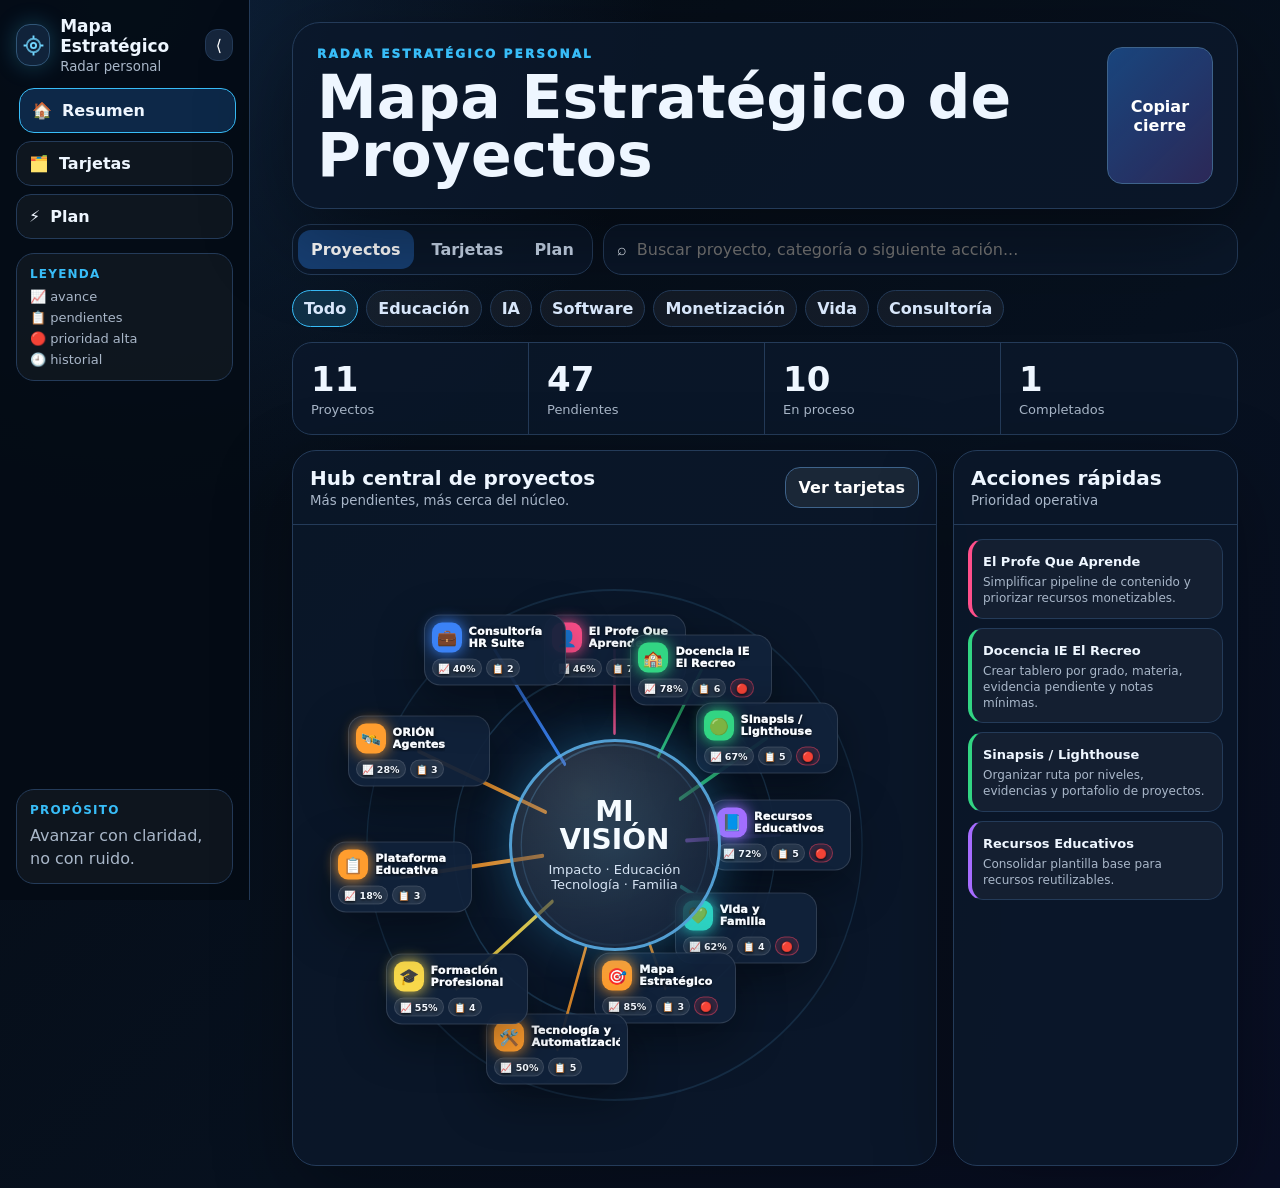
==== commit 391a118d: "Ocultar acceso a GitHub y agregar animaciones UI" ====
--- a/index.html
+++ b/index.html
@@ -1,39 +1 @@
-<!doctype html>
-<html lang="es">
-<head>
-<meta charset="utf-8">
-<meta name="viewport" content="width=device-width,initial-scale=1">
-<meta name="theme-color" content="#07111f">
-<title>Mapa Estratégico de Proyectos</title>
-<style>
-:root{--bg:#07111f;--panel:#0b182b;--card:#12233b;--line:#243b59;--txt:#eef6ff;--muted:#a9b7c9;--cyan:#38bdf8;--blue:#3b82f6;--green:#32d583;--purple:#a66cff;--pink:#ff4f8b;--orange:#ff9d2e;--yellow:#f8d84a;--teal:#2dd4bf;--red:#ff435f;--shadow:0 26px 90px rgba(0,0,0,.38)}
-*{box-sizing:border-box}body{margin:0;background:radial-gradient(circle at 10% 0,rgba(21,52,90,.55),transparent 32%),linear-gradient(135deg,#050b13,#07111f 60%,#090e24);color:var(--txt);font-family:Inter,system-ui,-apple-system,Segoe UI,Arial,sans-serif}button,input,a{font:inherit}button{cursor:pointer}.app{display:grid;grid-template-columns:250px 1fr;min-height:100vh}.side{position:sticky;top:0;height:100vh;padding:16px;background:rgba(5,12,22,.94);border-right:1px solid var(--line);display:flex;flex-direction:column;gap:14px}.side.min{width:76px}.side.min .txt,.side.min .legend,.side.min .purpose{display:none}.brand,.nav button{display:flex;align-items:center;gap:10px;color:var(--txt)}.brand{text-decoration:none}.logo{width:42px;height:42px;border-radius:14px;display:grid;place-items:center;background:#10233a;border:1px solid #315677;box-shadow:0 0 22px rgba(56,189,248,.27)}.logo svg{width:25px;height:25px}.brand b{display:block;font-size:17px}.brand small{display:block;color:var(--muted);margin-top:3px}.collapse{margin-left:auto;background:#16263c;color:#fff;border:1px solid var(--line);border-radius:12px;width:32px;height:32px}.nav{display:grid;gap:8px}.nav button{height:45px;border:1px solid var(--line);border-radius:15px;background:rgba(255,255,255,.04);padding:0 12px;font-weight:800}.nav button.active,.nav button:hover{background:rgba(47,140,255,.21);border-color:#38bdf8}.legend,.purpose{border:1px solid var(--line);border-radius:18px;padding:13px;background:rgba(255,255,255,.04)}.legend h4,.purpose h4{margin:0 0 8px;color:var(--cyan);font-size:12px;text-transform:uppercase;letter-spacing:.1em}.legend ul{list-style:none;margin:0;padding:0;color:var(--muted);font-size:13px;display:grid;gap:6px}.purpose{margin-top:auto}.purpose p{margin:0;color:var(--muted);line-height:1.4}.main{padding:22px clamp(12px,4vw,42px);display:grid;gap:15px;min-width:0}.top{display:none}.hero,.panel,.stats,.tabs .box,.search{border:1px solid var(--line);background:rgba(11,24,43,.85)}.hero{border-radius:28px;padding:24px;display:flex;justify-content:space-between;gap:16px;box-shadow:var(--shadow)}.eye{margin:0 0 8px;color:var(--cyan);font-weight:950;font-size:12px;text-transform:uppercase;letter-spacing:.18em}.hero h1{margin:0;font-size:clamp(32px,5vw,60px);line-height:.96}.actions{display:flex;gap:9px}.btn{border:1px solid #3e638b;border-radius:15px;padding:10px 13px;background:rgba(255,255,255,.07);color:#fff;text-decoration:none;font-weight:850}.primary{background:linear-gradient(135deg,rgba(47,140,255,.4),rgba(166,108,255,.22))}.tabs{display:grid;grid-template-columns:auto 1fr;gap:10px}.tabs .box{border-radius:19px;padding:5px;display:flex;gap:5px;overflow:auto}.tab{border:0;background:transparent;color:#c8d7eb;border-radius:13px;padding:10px 13px;font-weight:850;white-space:nowrap}.tab.active{background:rgba(47,140,255,.34);color:#fff}.search{border-radius:19px;display:flex;align-items:center;gap:8px;padding:0 13px}.search input{height:48px;width:100%;background:transparent;border:0;outline:0;color:#fff}.filters{display:flex;gap:8px;flex-wrap:wrap}.chip{border:1px solid var(--line);border-radius:999px;background:rgba(255,255,255,.05);color:#dbeafe;padding:8px 11px;font-weight:800}.chip.active{background:rgba(56,189,248,.17);border-color:#38bdf8}.stats{border-radius:20px;display:grid;grid-template-columns:repeat(4,1fr);overflow:hidden}.stat{padding:16px 18px;border-right:1px solid var(--line)}.stat:last-child{border:0}.stat b{display:block;font-size:34px}.stat span{color:var(--muted);font-size:13px}.view{display:none}.view.active{display:block}.grid{display:grid;grid-template-columns:minmax(620px,1fr) 285px;gap:16px}.panel{border-radius:24px;overflow:hidden;box-shadow:0 25px 80px rgba(0,0,0,.32)}.ph{padding:15px 17px;border-bottom:1px solid var(--line);display:flex;justify-content:space-between;align-items:center}.ph h2{margin:0;font-size:20px}.ph small{color:var(--muted)}.radar{position:relative;height:640px;overflow:hidden;background:radial-gradient(circle at 50% 50%,rgba(56,189,248,.13),transparent 22%)}.radar svg{position:absolute;inset:0;width:100%;height:100%;animation:drift 30s ease-in-out infinite alternate}.core{position:absolute;left:50%;top:50%;transform:translate(-50%,-50%);z-index:4;width:212px;height:212px;border-radius:50%;display:grid;place-items:center;text-align:center;border:3px solid rgba(91,177,234,.87);background:radial-gradient(circle at 35% 25%,rgba(255,255,255,.14),rgba(18,35,59,.96));box-shadow:0 0 44px rgba(56,189,248,.27);animation:pulse 5s ease-in-out infinite}.core b{font-size:28px;line-height:1;color:#f5fbff}.core span{display:block;color:#d6e4f4;font-size:13px;margin-top:8px}.node{position:absolute;z-index:3;width:142px;min-height:68px;transform:translate(-50%,-50%);border:1px solid rgba(255,255,255,.13);border-radius:16px;background:rgba(18,35,59,.94);padding:7px;box-shadow:0 16px 48px rgba(0,0,0,.38);text-align:left;animation:float var(--dur,7s) ease-in-out infinite alternate;color:#f6fbff!important}.node:hover{border-color:var(--c);box-shadow:0 0 28px color-mix(in srgb,var(--c),transparent 38%)}.nt{display:flex;gap:7px;align-items:center}.ni{width:30px;height:30px;border-radius:10px;display:grid;place-items:center;background:var(--c);box-shadow:0 0 15px var(--c);flex:0 0 30px;font-size:16px;color:#fff!important}.nn{font-weight:950;font-size:11.2px;line-height:1.08;color:#f8fbff!important;text-shadow:0 1px 4px rgba(0,0,0,.9);white-space:pre-line;overflow:hidden;max-height:25px;letter-spacing:.01em}.badges{display:flex;gap:4px;margin-top:6px}.pill{font-size:9.5px;font-weight:900;padding:3px 5px;border-radius:999px;background:rgba(255,255,255,.09);border:1px solid rgba(255,255,255,.11);white-space:nowrap;color:#f3f8ff!important;text-shadow:0 1px 3px rgba(0,0,0,.85)}.red{background:rgba(255,67,95,.14)!important;border-color:rgba(255,67,95,.45)!important;color:#ffd9df!important}.quick{padding:14px;display:grid;gap:9px}.qa{border:1px solid var(--line);border-left:4px solid var(--c);border-radius:15px;padding:11px;background:rgba(255,255,255,.04)}.qa b{font-size:13px}.qa p{margin:4px 0 0;color:var(--muted);font-size:12px;line-height:1.35}.cards,.plan{padding:14px;display:grid;grid-template-columns:repeat(2,minmax(260px,1fr));gap:12px}.card,.mcard{border:1px solid var(--line);border-radius:20px;background:rgba(18,35,59,.96);padding:13px;display:grid;gap:9px;position:relative}.card:before{content:"";position:absolute;inset:0 0 auto;height:4px;background:var(--c)}.ctop,.mhead{display:flex;align-items:center;gap:9px}.ctop{justify-content:space-between}.ci,.mi{width:40px;height:40px;border-radius:13px;display:grid;place-items:center;background:var(--c);box-shadow:0 0 16px var(--c);font-size:20px;flex:0 0 40px}.cname{font-weight:900;display:-webkit-box;-webkit-line-clamp:2;-webkit-box-orient:vertical;overflow:hidden;color:#fff}.tiny{color:var(--muted);font-size:12px}.hist{width:32px;height:32px;border:1px solid var(--line);background:rgba(255,255,255,.07);color:#fff;border-radius:11px}.bar{height:8px;background:#102137;border-radius:99px;overflow:hidden}.bar i{display:block;height:100%;background:linear-gradient(90deg,var(--c),#fff)}.more{display:none;color:var(--muted);font-size:13px;line-height:1.4}.card.open .more,.mcard.open .mbody{display:block}.tags{display:flex;gap:5px;flex-wrap:wrap;margin-top:7px}.tag{font-size:10px;border:1px solid var(--line);border-radius:999px;background:rgba(255,255,255,.06);padding:4px 7px;color:#d7e7fb}.mobile{display:none}.mhead{cursor:pointer}.mt{flex:1;min-width:0}.mt b{display:block;white-space:nowrap;overflow:hidden;text-overflow:ellipsis;color:#fff}.mstats{display:flex;gap:4px;flex-wrap:wrap}.mbody{display:none;color:var(--muted);font-size:13px;padding-top:8px}.plan{grid-template-columns:1fr}.planitem{display:grid;grid-template-columns:auto 1fr auto;gap:10px;border:1px solid var(--line);border-left:4px solid var(--c);border-radius:15px;background:rgba(255,255,255,.04);padding:11px}.planitem p{margin:3px 0 0;color:var(--muted);font-size:13px}.modalBg{position:fixed;inset:0;display:none;align-items:center;justify-content:center;padding:12px;background:rgba(3,8,15,.6);backdrop-filter:blur(6px);z-index:99}.modalBg.open{display:flex}.modal{width:min(700px,100%);border:1px solid var(--line);border-radius:22px;background:linear-gradient(145deg,rgba(11,22,40,.98),rgba(18,35,59,.97));box-shadow:0 26px 90px rgba(0,0,0,.67);overflow:hidden;position:relative}.modal:before{content:"";position:absolute;inset:0 0 auto;height:5px;background:var(--c);box-shadow:0 0 24px var(--c)}.mh{padding:12px 13px;border-bottom:1px solid var(--line);background:linear-gradient(135deg,color-mix(in srgb,var(--c),transparent 82%),rgba(255,255,255,.03));display:flex;align-items:center;justify-content:space-between;gap:10px}.mtitle{display:flex;align-items:center;gap:10px;min-width:0}.big{width:42px;height:42px;border-radius:14px;display:grid;place-items:center;background:var(--c);box-shadow:0 0 18px var(--c);font-size:21px;flex:0 0 42px}.mh h3{margin:0;font-size:19px;white-space:nowrap;overflow:hidden;text-overflow:ellipsis}.mh small{color:var(--muted);font-size:12px}.x{width:34px;height:34px;border:1px solid var(--line);border-radius:12px;background:rgba(255,255,255,.07);color:#fff}.mb{padding:12px;display:grid;gap:10px}.mstats2{display:grid;grid-template-columns:repeat(4,1fr);gap:7px}.ms{border:1px solid var(--line);border-radius:14px;padding:8px;background:rgba(255,255,255,.05);display:flex;align-items:center;gap:7px}.ms i{width:25px;height:25px;border-radius:9px;display:grid;place-items:center;background:color-mix(in srgb,var(--c),transparent 78%);font-style:normal;font-size:14px}.ms b{display:block;font-size:15px;line-height:1}.ms span{display:block;color:var(--muted);font-size:9.5px;text-transform:uppercase;letter-spacing:.04em}.split{display:grid;grid-template-columns:1fr 1fr;gap:9px}.box{border:1px solid var(--line);border-radius:15px;background:rgba(255,255,255,.04);padding:10px}.box h4{margin:0 0 6px;font-size:13px}.box p{margin:0;color:var(--muted);font-size:13px;line-height:1.4}.tl{border-left:3px solid var(--c);padding-left:8px;margin-bottom:7px}.tl b{font-size:12.5px}.tl p{margin:2px 0 0;color:var(--muted);font-size:12px}.toast{position:fixed;right:14px;bottom:14px;background:#081525;border:1px solid var(--line);border-radius:14px;padding:11px 13px;box-shadow:0 20px 60px rgba(0,0,0,.52);opacity:0;transform:translateY(10px);transition:.2s;z-index:110}.toast.show{opacity:1;transform:translateY(0)}@keyframes pulse{50%{box-shadow:0 0 58px rgba(56,189,248,.4)}}@keyframes drift{from{transform:rotate(-1.5deg)}to{transform:rotate(1.8deg)}}@keyframes float{from{margin-top:-4px}to{margin-top:6px}}
-@media(max-width:1180px){.app{grid-template-columns:1fr}.side{position:fixed;z-index:80;left:0;top:0;bottom:0;transform:translateX(-103%);width:250px}.side.open{transform:translateX(0)}.collapse{display:none}.top{display:flex;position:sticky;top:0;z-index:70;align-items:center;justify-content:space-between;padding:10px 12px;background:rgba(5,12,22,.94);border-bottom:1px solid var(--line)}.menu{width:38px;height:38px;border:1px solid var(--line);border-radius:12px;background:#16263c;color:#fff}.main{padding:11px}.grid{grid-template-columns:1fr}.grid aside{display:none}.radar{height:600px}.cards{grid-template-columns:repeat(2,minmax(230px,1fr))}}
-@media(max-width:720px){.hero{padding:18px;border-radius:22px}.hero h1{font-size:30px}.actions{display:none}.tabs{grid-template-columns:1fr}.stats{grid-template-columns:repeat(2,1fr)}.stat:nth-child(2){border-right:0}.radar,.grid{display:none}.mobile{display:grid;gap:12px}.cards{grid-template-columns:1fr}.split,.mstats2{grid-template-columns:1fr}.hero .eye{font-size:10px}}
-</style></head><body><div class="app"><aside class="side" id="side"><a class="brand"><span class="logo"><svg viewBox="0 0 24 24" fill="none" stroke="#72d7ff" stroke-width="1.8"><circle cx="12" cy="12" r="2.5"/><circle cx="12" cy="12" r="6.5" opacity=".75"/><path d="M2.5 12h3M18.5 12h3M12 2.5v3M12 18.5v3"/></svg></span><span class="txt"><b>Mapa Estratégico</b><small>Radar personal</small></span><button class="collapse" id="collapse">⟨</button></a><nav class="nav" id="nav"></nav><section class="legend"><h4>Leyenda</h4><ul><li><b>📈</b> avance</li><li><b>📋</b> pendientes</li><li><b>🔴</b> prioridad alta</li><li><b>🕘</b> historial</li></ul></section><section class="purpose"><h4>Propósito</h4><p>Ver, decidir y avanzar sin ruido.</p></section></aside><main class="main"><header class="top"><button class="menu" id="menu">☰</button><span class="brand"><span class="logo"><svg viewBox="0 0 24 24" fill="none" stroke="#72d7ff" stroke-width="1.8"><circle cx="12" cy="12" r="2.5"/><circle cx="12" cy="12" r="6.5" opacity=".75"/></svg></span><b>Mapa Estratégico</b></span><button class="btn" id="copyTop">Copiar</button></header><section class="hero"><div><p class="eye">Radar estratégico personal</p><h1>Mapa Estratégico de Proyectos</h1></div><div class="actions"><a class="btn" target="_blank" href="https://github.com/Anfaliz1703/Mapa-Estrategico-de-Proyectos">GitHub</a><button class="btn primary" id="copyClose">Copiar cierre</button></div></section><section class="tabs"><div class="box"><button class="tab active" data-view="hub">Proyectos</button><button class="tab" data-view="cards">Tarjetas</button><button class="tab" data-view="plan">Plan</button></div><label class="search">⌕ <input id="q" placeholder="Buscar proyecto, categoría o acción..."></label></section><section class="filters" id="filters"></section><section class="stats"><article class="stat"><b id="stP">0</b><span>Proyectos</span></article><article class="stat"><b id="stN">0</b><span>Pendientes</span></article><article class="stat"><b id="stD">0</b><span>En proceso</span></article><article class="stat"><b id="stC">1</b><span>Completados</span></article></section><section class="view active" id="hub"><div class="grid"><article class="panel"><div class="ph"><div><h2>Hub central de proyectos</h2><small>Más pendientes, más cerca del núcleo.</small></div><button class="btn" data-switch="cards">Ver tarjetas</button></div><div class="radar"><svg viewBox="0 0 1000 640" preserveAspectRatio="none"><ellipse cx="500" cy="320" rx="135" ry="95" fill="none" stroke="rgba(91,177,234,.35)" stroke-width="2"/><ellipse cx="500" cy="320" rx="260" ry="190" fill="none" stroke="rgba(91,177,234,.2)" stroke-width="2"/><ellipse cx="500" cy="320" rx="390" ry="260" fill="none" stroke="rgba(91,177,234,.14)" stroke-width="2"/><g id="lines"></g></svg><div class="core"><div><b>MI<br>VISIÓN</b><span>Impacto · Educación<br>Tecnología · Familia</span></div></div><div id="nodes"></div></div></article><aside class="panel"><div class="ph"><div><h2>Acciones rápidas</h2><small>Lo más urgente.</small></div></div><div class="quick" id="quick"></div></aside></div><div class="mobile panel"><div class="ph" id="reset"><div><h2>Proyectos</h2><small>Toca para abrir. 🕘 historial.</small></div></div><div id="mobile" style="padding:12px;display:grid;gap:10px"></div></div></section><section class="view" id="cards"><div class="panel"><div class="ph"><div><h2>Tarjetas con porcentajes</h2><small>Toca una tarjeta para recoger/abrir.</small></div></div><div class="cards" id="cardsBox"></div></div></section><section class="view" id="plan"><div class="panel"><div class="ph"><div><h2>Plan operativo</h2><small>Próximos movimientos.</small></div></div><div class="plan" id="planBox"></div></div></section></main></div><div class="modalBg" id="modal"><section class="modal" id="modalCard"><header class="mh"><div class="mtitle"><div class="big" id="mIcon">🎯</div><div><h3 id="mTitle">Proyecto</h3><small id="mSub"></small></div></div><button class="x" id="close">×</button></header><div class="mb"><div class="mstats2" id="mStats"></div><div class="split"><div class="box"><h4>Resumen</h4><p id="mSummary"></p></div><div class="box"><h4>Siguiente acción</h4><p id="mNext"></p></div></div><div class="split"><div class="box"><h4>Etiquetas</h4><div class="tags" id="mTags"></div></div><div class="box"><h4>Historial</h4><div id="mHist"></div></div></div></div></section></div><div class="toast" id="toast"></div><script>
-const projects=[
-{id:'epqa',name:'El Profe Que Aprende',short:'El Profe Que\nAprende',area:'Marca personal',cat:['monetizacion','educacion'],priority:'alta',progress:46,pending:7,status:'Activo estratégico',summary:'Marca educativa, contenido, comunidad, recursos, blogs, sitio web y monetización.',next:'Simplificar pipeline de contenido y priorizar recursos monetizables.',c:'var(--pink)',e:'👤',hist:[['28 Ago','Se definió paquete de guion, cover, post y assets.'],['03 Sep','Se confirmó que es el frente más rentable a mediano plazo.']]},
-{id:'doc',name:'Docencia IE El Recreo',short:'Docencia IE\nEl Recreo',area:'Educación institucional',cat:['educacion','institucional','planeacion','feria'],priority:'alta',progress:78,pending:6,status:'Activo permanente',summary:'Planeaciones, notas, asistencias, controles diarios, desempeños, ESTEMBRANDO, CafeTech, CafeSec, feria, malla y actas.',next:'Crear tablero por grado, materia, evidencia pendiente y notas mínimas.',c:'var(--green)',e:'🏫',hist:[['02 Sep','Se refinó la estructura del proyecto docente.'],['03 Sep','Se priorizó tablero de notas y evidencias.']]},
-{id:'rec',name:'Recursos Educativos con IA y Tecnología',short:'Recursos\nEducativos',area:'Recursos educativos',cat:['educacion','ia','recursos','guias'],priority:'alta',progress:72,pending:5,status:'Activo',summary:'Guías PDF, HTML offline, Cornell, laboratorios virtuales, plantillas, rúbricas y apps de clase.',next:'Consolidar plantilla base para recursos reutilizables.',c:'var(--purple)',e:'📘',hist:[['29 Ago','Se unificaron guías y apps como un solo frente.'],['03 Sep','Se pidió conectar recursos con marca personal.']]},
-{id:'sin',name:'Sinapsis / Lighthouse',short:'Sinapsis /\nLighthouse',area:'Educación institucional',cat:['educacion','emprendimiento'],priority:'alta',progress:67,pending:5,status:'En operación',summary:'Clases infantiles y juveniles de programación; convenio Lighthouse; juegos de estudiantes.',next:'Organizar ruta por niveles, evidencias y portafolio de proyectos.',c:'var(--green)',e:'🟢',hist:[['26 Ago','Iteraciones de juegos de estudiantes.'],['03 Sep','Juegos estudiantiles quedaron dentro de Sinapsis.']]},
-{id:'vida',name:'Vida, Familia y Sostenibilidad',short:'Vida y\nFamilia',area:'Vida personal',cat:['vida-personal'],priority:'alta',progress:62,pending:4,status:'Vida personal',summary:'Sueño, salud, pareja, Matteo, rutinas familiares y límites de carga.',next:'Definir indicadores simples de bienestar y descanso.',c:'var(--teal)',e:'💚',hist:[['28 Ago','Se registró afectación del sueño.'],['03 Sep','Se puso como eje transversal del mapa.']]},
-{id:'mapa',name:'Mapa Estratégico de Proyectos',short:'Mapa\nEstratégico',area:'Software & IA',cat:['software','ia'],priority:'alta',progress:85,pending:3,status:'En construcción',summary:'Radar visual, dashboard, GitHub Pages, bitácoras, cierres diarios y relaciones entre proyectos.',next:'Alimentar historial real y vincular porcentajes a datos vivos.',c:'var(--orange)',e:'🎯',hist:[['02 Sep','Repositorio creado y primera vista funcional.'],['03 Sep','Se iteró diseño desktop, tablet y móvil.']]},
-{id:'tec',name:'Tecnología, Automatización y Experimentación',short:'Tecnología y\nAutomatización',area:'Software & IA',cat:['software','ia'],priority:'media',progress:50,pending:5,status:'Software & IA',summary:'GitHub, Vercel, PWA, hardware personal, automatizaciones y prototipos.',next:'Priorizar herramientas útiles y compras/configuraciones claves.',c:'var(--orange)',e:'🛠️',hist:[['31 Ago','Consultas de RAM, iPhone y accesorios.'],['03 Sep','Se ligó a la PWA del radar estratégico.']]},
-{id:'form',name:'Formación Personal y Profesional',short:'Formación\nProfesional',area:'Formación',cat:['formacion'],priority:'media',progress:55,pending:4,status:'Formación',summary:'Doctorado, inglés, IA, eventos, convocatorias, ingreso y ascenso.',next:'Establecer tablero de evidencias y plan semanal realista.',c:'var(--yellow)',e:'🎓',hist:[['01 Sep','Se consolidó inglés, doctorado y eventos.'],['03 Sep','Se reconoció riesgo de sobrecarga.']]},
-{id:'orion',name:'ORIÓN · Agentes Docentes',short:'ORIÓN\nAgentes',area:'Software & IA',cat:['ia','software'],priority:'media',progress:28,pending:3,status:'Diseño',summary:'Sistema de agentes: ORIÓN recibe intención, MERLIN genera recursos y SÉNECA valida calidad.',next:'Definir flujo exacto de agentes y archivos implicados.',c:'var(--orange)',e:'🛰️',hist:[['20 Ago','Se pausó hasta definir malla.'],['03 Sep','Se reubicó como soporte a recursos/colegio.']]},
-{id:'plat',name:'Plataforma Educativa Integral',short:'Plataforma\nEducativa',area:'Software & IA',cat:['software','educacion'],priority:'media',progress:18,pending:3,status:'Idea avanzada',summary:'Plataforma de notas, observaciones, convivencia, comités y consulta para familias.',next:'Definir arquitectura por módulos y experiencia de usuario simple.',c:'var(--orange)',e:'📋',hist:[['01 Sep','Se planteó como proyecto aparte.'],['03 Sep','Se vinculó con ORIENTA y gestión institucional.']]},
-{id:'hr',name:'Consultoría HR Suite / Nómina',short:'Consultoría\nHR Suite',area:'Consultoría',cat:['consultoria','software'],priority:'media',progress:40,pending:2,status:'Consultoría',summary:'Revisión técnica, roadmaps, archivos críticos y tareas acotadas.',next:'Mantener límite de reuniones y tareas derivadas.',c:'var(--blue)',e:'💼',hist:[['07 Jul','Se documentó roadmap técnico de nómina.'],['03 Sep','Se mantuvo como frente externo con límites.']]}
-];
-const cats=[['todos','Todo'],['educacion','Educación'],['ia','IA'],['software','Software'],['monetizacion','Monetización'],['vida-personal','Vida'],['consultoria','Consultoría']],navs=[['hub','🏠','Resumen'],['cards','🗂️','Tarjetas'],['plan','⚡','Plan'],['github','↗','GitHub']];let st={view:'hub',filter:'todos',q:''};const $=s=>document.querySelector(s),$$=s=>document.querySelectorAll(s),col=p=>getComputedStyle(document.documentElement).getPropertyValue(p.c.match(/--[^)]+/)[0]).trim();projects.sort((a,b)=>((b.priority==='alta')-(a.priority==='alta'))||b.pending-a.pending);
-function match(p){let q=st.q.toLowerCase();return(st.filter==='todos'||p.cat.includes(st.filter))&&(!q||[p.name,p.short,p.area,p.status,p.summary,p.next,...p.cat].join(' ').toLowerCase().includes(q))}function cur(){return projects.filter(match)}
-function renderNav(){let n=$('#nav');n.innerHTML='';navs.forEach(x=>{let b=document.createElement('button');b.className=x[0]===st.view?'active':'';b.innerHTML=`<span>${x[1]}</span><span class="label">${x[2]}</span>`;b.onclick=()=>x[0]==='github'?open('https://github.com/Anfaliz1703/Mapa-Estrategico-de-Proyectos','_blank'):view(x[0]);n.appendChild(b)})}
-function filters(){let f=$('#filters');f.innerHTML='';cats.forEach(x=>{let b=document.createElement('button');b.className='chip'+(st.filter===x[0]?' active':'');b.textContent=x[1];b.onclick=()=>{st.filter=x[0];render()};f.appendChild(b)})}
-function stats(){let a=cur();$('#stP').textContent=a.length;$('#stN').textContent=a.reduce((s,p)=>s+p.pending,0);$('#stD').textContent=a.length-1;$('#stC').textContent=1}
-function hub(){let wrap=$('#nodes'),lines=$('#lines');wrap.innerHTML='';lines.innerHTML='';let a=cur(),pos=[[50,13],[73,31],[78,52],[66,73],[49,84],[29,77],[18,58],[19,35],[36,29],[55,72],[31,48]],cx=500,cy=320,r=108;a.forEach((p,i)=>{let [xp,yp]=pos[i]||[50,50],x=xp*10,y=yp*6.4,dx=x-cx,dy=y-cy,d=Math.hypot(dx,dy)||1,sx=cx+dx/d*r,sy=cy+dy/d*r,ln=document.createElementNS('http://www.w3.org/2000/svg','line');ln.setAttribute('x1',sx);ln.setAttribute('y1',sy);ln.setAttribute('x2',x);ln.setAttribute('y2',y);ln.setAttribute('stroke',col(p));ln.setAttribute('stroke-width','4');ln.setAttribute('stroke-linecap','round');ln.setAttribute('opacity','.85');lines.appendChild(ln);let b=document.createElement('button');b.className='node';b.style.cssText=`left:${xp}%;top:${yp}%;--c:${col(p)};--dur:${6+i%5}s`;b.innerHTML=`<div class="nt"><div class="ni">${p.e}</div><div class="nn">${p.short}</div></div><div class="badges"><span class="pill">📈 ${p.progress}%</span><span class="pill">📋 ${p.pending}</span>${p.priority==='alta'?'<span class="pill red">🔴</span>':''}</div>`;b.onclick=()=>modal(p,false);wrap.appendChild(b)})}
-function quick(){let q=$('#quick');q.innerHTML='';cur().slice(0,4).forEach(p=>{let d=document.createElement('div');d.className='qa';d.style.setProperty('--c',col(p));d.innerHTML=`<b>${p.name}</b><p>${p.next}</p>`;q.appendChild(d)})}
-function cards(){let g=$('#cardsBox');g.innerHTML='';cur().forEach(p=>{let c=document.createElement('article');c.className='card';c.style.setProperty('--c',col(p));c.innerHTML=`<div class="ctop"><div class="ctop"><div class="ci">${p.e}</div><div><div class="cname">${p.name}</div><div class="tiny">${p.status}</div></div></div><button class="hist">🕘</button></div><div class="badges"><span class="pill">📈 ${p.progress}%</span><span class="pill">📋 ${p.pending}</span>${p.priority==='alta'?'<span class="pill red">🔴</span>':''}</div><div class="bar"><i style="width:${p.progress}%"></i></div><div class="more">${p.summary}<div class="tags">${p.cat.map(t=>`<span class="tag">${t}</span>`).join('')}</div></div>`;c.querySelector('.hist').onclick=e=>{e.stopPropagation();modal(p,true)};c.onclick=()=>c.classList.toggle('open');g.appendChild(c)})}
-function mobile(){let m=$('#mobile');m.innerHTML='';cur().forEach(p=>{let c=document.createElement('article');c.className='mcard';c.style.setProperty('--c',col(p));c.innerHTML=`<div class="mhead"><div class="mi">${p.e}</div><div class="mt"><b>${p.name}</b><small class="tiny">${p.status}</small></div><div class="mstats"><span class="pill">📈 ${p.progress}%</span><span class="pill">📋 ${p.pending}</span>${p.priority==='alta'?'<span class="pill red">🔴</span>':''}</div><button class="hist">🕘</button></div><div class="mbody">${p.next}</div>`;c.querySelector('.hist').onclick=e=>{e.stopPropagation();modal(p,true)};c.querySelector('.mhead').onclick=()=>c.classList.toggle('open');m.appendChild(c)})}
-function plan(){let b=$('#planBox');b.innerHTML='';cur().slice(0,6).forEach((p,i)=>{let d=document.createElement('div');d.className='planitem';d.style.setProperty('--c',col(p));d.innerHTML=`<b>${i+1}</b><div><b>${p.name}</b><p>${p.next}</p></div><span>${p.priority==='alta'?'🔴':'🟡'}</span>`;b.appendChild(d)})}
-function modal(p,hist){$('#modalCard').style.setProperty('--c',col(p));$('#mIcon').textContent=p.e;$('#mTitle').textContent=p.name;$('#mSub').textContent=p.area+' · '+p.status;$('#mStats').innerHTML=`<div class="ms"><i>📈</i><div><b>${p.progress}%</b><span>avance</span></div></div><div class="ms"><i>📋</i><div><b>${p.pending}</b><span>pendientes</span></div></div><div class="ms"><i>🔴</i><div><b>${p.priority==='alta'?'Alta':'Media'}</b><span>prioridad</span></div></div><div class="ms"><i>🕘</i><div><b>${p.hist.length}</b><span>hitos</span></div></div>`;$('#mSummary').textContent=hist?'Historial del proyecto seleccionado.':p.summary;$('#mNext').textContent=p.next;$('#mTags').innerHTML=p.cat.map(t=>`<span class="tag">${t}</span>`).join('');$('#mHist').innerHTML=p.hist.map(x=>`<div class="tl"><b>${x[0]}</b><p>${x[1]}</p></div>`).join('');$('#modal').classList.add('open')}
-function view(v){st.view=v;['hub','cards','plan'].forEach(id=>$('#'+id).classList.toggle('active',id===v));$$('.tab').forEach(t=>t.classList.toggle('active',t.dataset.view===v));renderNav()}function copy(){navigator.clipboard.writeText(cur().slice(0,5).map(p=>`• ${p.name}: ${p.progress}% · ${p.pending} pendientes · ${p.next}`).join('\n')).then(()=>toast('Cierre copiado'))}function toast(t){let e=$('#toast');e.textContent=t;e.classList.add('show');setTimeout(()=>e.classList.remove('show'),1600)}function render(){filters();stats();hub();quick();cards();mobile();plan();renderNav()}$('#q').oninput=e=>{st.q=e.target.value;render()};$$('.tab').forEach(t=>t.onclick=()=>view(t.dataset.view));document.body.onclick=e=>{let s=e.target.closest('[data-switch]');if(s)view(s.dataset.switch)};$('#menu')&&($('#menu').onclick=()=>$('#side').classList.toggle('open'));$('#collapse').onclick=()=>$('#side').classList.toggle('min');$('#copyClose').onclick=copy;$('#copyTop').onclick=copy;$('#close').onclick=()=>$('#modal').classList.remove('open');$('#modal').onclick=e=>{if(e.target.id==='modal')$('#modal').classList.remove('open')};$('#reset').onclick=()=>$$('.mcard').forEach(c=>c.classList.remove('open'));render();
-</script></body></html>+<!doctype html><html lang='es'><head><meta charset='utf-8'><meta name='viewport' content='width=device-width,initial-scale=1'><meta name='theme-color' content='#07111f'><title>Mapa Estratégico de Proyectos</title><style>:root{--bg:#06111f;--panel:#0b182b;--card:#12233b;--line:#243b59;--txt:#eef6ff;--muted:#a9b7c9;--cyan:#38bdf8;--blue:#3b82f6;--green:#32d583;--purple:#a66cff;--pink:#ff4f8b;--orange:#ff9d2e;--yellow:#f8d84a;--teal:#2dd4bf;--red:#ff435f;--shadow:0 26px 90px rgba(0,0,0,.38)}*{box-sizing:border-box}body{margin:0;background:radial-gradient(circle at 10% 0,rgba(21,52,90,.55),transparent 32%),linear-gradient(135deg,#050b13,#07111f 60%,#090e24);color:var(--txt);font-family:Inter,system-ui,-apple-system,Segoe UI,Arial,sans-serif}button,input,a{font:inherit}button{cursor:pointer}.app{display:grid;grid-template-columns:250px 1fr;min-height:100vh}.side{position:sticky;top:0;height:100vh;padding:16px;background:rgba(5,12,22,.94);border-right:1px solid var(--line);display:flex;flex-direction:column;gap:14px;transition:width .35s ease,transform .35s ease}.side.min{width:76px}.side.min .txt,.side.min .legend,.side.min .purpose{opacity:0;transform:translateX(-8px);pointer-events:none;display:none}.brand,.nav button{display:flex;align-items:center;gap:10px;color:var(--txt)}.brand{text-decoration:none}.logo{width:42px;height:42px;border-radius:14px;display:grid;place-items:center;background:#10233a;border:1px solid #315677;box-shadow:0 0 22px rgba(56,189,248,.27)}.logo svg{width:25px;height:25px}.brand b{display:block;font-size:17px}.brand small{display:block;color:var(--muted);margin-top:3px}.collapse{margin-left:auto;background:#16263c;color:#fff;border:1px solid var(--line);border-radius:12px;width:32px;height:32px;transition:.25s}.collapse:hover{transform:scale(1.06);border-color:var(--cyan)}.nav{display:grid;gap:8px}.nav button{height:45px;border:1px solid var(--line);border-radius:15px;background:rgba(255,255,255,.04);padding:0 12px;font-weight:800;transition:transform .22s,background .22s,border-color .22s}.nav button.active,.nav button:hover{background:rgba(47,140,255,.21);border-color:#38bdf8;transform:translateX(3px)}.legend,.purpose{border:1px solid var(--line);border-radius:18px;padding:13px;background:rgba(255,255,255,.04);transition:.25s}.legend h4,.purpose h4{margin:0 0 8px;color:var(--cyan);font-size:12px;text-transform:uppercase;letter-spacing:.1em}.legend ul{list-style:none;margin:0;padding:0;color:var(--muted);font-size:13px;display:grid;gap:6px}.purpose{margin-top:auto}.purpose p{margin:0;color:var(--muted);line-height:1.4}.main{padding:22px clamp(12px,4vw,42px);display:grid;gap:15px;min-width:0}.top{display:none}.hero,.panel,.stats,.tabs .box,.search{border:1px solid var(--line);background:rgba(11,24,43,.85)}.hero{border-radius:28px;padding:24px;display:flex;justify-content:space-between;gap:16px;box-shadow:var(--shadow);animation:rise .45s ease both}.eye{margin:0 0 8px;color:var(--cyan);font-weight:950;font-size:12px;text-transform:uppercase;letter-spacing:.18em}.hero h1{margin:0;font-size:clamp(32px,5vw,60px);line-height:.96}.actions{display:flex;gap:9px}.btn{border:1px solid #3e638b;border-radius:15px;padding:10px 13px;background:rgba(255,255,255,.07);color:#fff;text-decoration:none;font-weight:850;transition:transform .2s,background .2s,border-color .2s}.btn:hover{transform:translateY(-2px);border-color:var(--cyan)}.primary{background:linear-gradient(135deg,rgba(47,140,255,.4),rgba(166,108,255,.22))}.tabs{display:grid;grid-template-columns:auto 1fr;gap:10px}.tabs .box{border-radius:19px;padding:5px;display:flex;gap:5px;overflow:auto}.tab{border:0;background:transparent;color:#c8d7eb;border-radius:13px;padding:10px 13px;font-weight:850;white-space:nowrap;transition:background .25s,transform .2s}.tab:hover{transform:translateY(-1px)}.tab.active{background:rgba(47,140,255,.34);color:#fff}.search{border-radius:19px;display:flex;align-items:center;gap:8px;padding:0 13px}.search input{height:48px;width:100%;background:transparent;border:0;outline:0;color:#fff}.filters{display:flex;gap:8px;flex-wrap:wrap}.chip{border:1px solid var(--line);border-radius:999px;background:rgba(255,255,255,.05);color:#dbeafe;padding:8px 11px;font-weight:800;transition:transform .2s,background .2s}.chip:hover{transform:translateY(-2px)}.chip.active{background:rgba(56,189,248,.17);border-color:#38bdf8}.stats{border-radius:20px;display:grid;grid-template-columns:repeat(4,1fr);overflow:hidden;animation:rise .55s ease both}.stat{padding:16px 18px;border-right:1px solid var(--line)}.stat:last-child{border:0}.stat b{display:block;font-size:34px}.stat span{color:var(--muted);font-size:13px}.view{display:none;opacity:0;transform:translateY(10px)}.view.active{display:block;animation:viewIn .28s ease both}.grid{display:grid;grid-template-columns:minmax(620px,1fr) 285px;gap:16px}.panel{border-radius:24px;overflow:hidden;box-shadow:0 25px 80px rgba(0,0,0,.32)}.ph{padding:15px 17px;border-bottom:1px solid var(--line);display:flex;justify-content:space-between;align-items:center}.ph h2{margin:0;font-size:20px}.ph small{color:var(--muted)}.radar{position:relative;height:640px;overflow:hidden;background:radial-gradient(circle at 50% 50%,rgba(56,189,248,.13),transparent 22%)}.radar svg{position:absolute;inset:0;width:100%;height:100%;animation:drift 30s ease-in-out infinite alternate}.core{position:absolute;left:50%;top:50%;transform:translate(-50%,-50%);z-index:4;width:212px;height:212px;border-radius:50%;display:grid;place-items:center;text-align:center;border:3px solid rgba(91,177,234,.87);background:radial-gradient(circle at 35% 25%,rgba(255,255,255,.14),rgba(18,35,59,.96));box-shadow:0 0 44px rgba(56,189,248,.27);animation:pulse 5s ease-in-out infinite}.core b{font-size:28px;line-height:1;color:#f5fbff}.core span{display:block;color:#d6e4f4;font-size:13px;margin-top:8px}.node{position:absolute;z-index:3;width:142px;min-height:68px;transform:translate(-50%,-50%);border:1px solid rgba(255,255,255,.13);border-radius:16px;background:rgba(18,35,59,.94);padding:7px;box-shadow:0 16px 48px rgba(0,0,0,.38);text-align:left;animation:float var(--dur,7s) ease-in-out infinite alternate;color:#f6fbff!important;transition:box-shadow .2s,border-color .2s,filter .2s}.node:hover{border-color:var(--c);box-shadow:0 0 28px color-mix(in srgb,var(--c),transparent 38%);filter:brightness(1.08)}.nt{display:flex;gap:7px;align-items:center}.ni{width:30px;height:30px;border-radius:10px;display:grid;place-items:center;background:var(--c);box-shadow:0 0 15px var(--c);flex:0 0 30px;font-size:16px;color:#fff!important}.nn{font-weight:950;font-size:11.2px;line-height:1.08;color:#f8fbff!important;text-shadow:0 1px 4px rgba(0,0,0,.9);white-space:pre-line;overflow:hidden;max-height:25px;letter-spacing:.01em}.badges{display:flex;gap:4px;margin-top:6px}.pill{font-size:9.5px;font-weight:900;padding:3px 5px;border-radius:999px;background:rgba(255,255,255,.09);border:1px solid rgba(255,255,255,.11);white-space:nowrap;color:#f3f8ff!important;text-shadow:0 1px 3px rgba(0,0,0,.85)}.red{background:rgba(255,67,95,.14)!important;border-color:rgba(255,67,95,.45)!important;color:#ffd9df!important;animation:warn 2.4s ease-in-out infinite}.quick{padding:14px;display:grid;gap:9px}.qa{border:1px solid var(--line);border-left:4px solid var(--c);border-radius:15px;padding:11px;background:rgba(255,255,255,.04);animation:rise .35s ease both}.qa b{font-size:13px}.qa p{margin:4px 0 0;color:var(--muted);font-size:12px;line-height:1.35}.cards,.plan{padding:14px;display:grid;grid-template-columns:repeat(2,minmax(260px,1fr));gap:12px}.card,.mcard{border:1px solid var(--line);border-radius:20px;background:rgba(18,35,59,.96);padding:13px;display:grid;gap:9px;position:relative;transition:transform .2s,border-color .2s,box-shadow .2s}.card:hover,.mcard:hover{transform:translateY(-3px);border-color:var(--c);box-shadow:0 0 28px color-mix(in srgb,var(--c),transparent 55%)}.card:before{content:'';position:absolute;inset:0 0 auto;height:4px;background:var(--c)}.ctop,.mhead{display:flex;align-items:center;gap:9px}.ctop{justify-content:space-between}.ci,.mi{width:40px;height:40px;border-radius:13px;display:grid;place-items:center;background:var(--c);box-shadow:0 0 16px var(--c);font-size:20px;flex:0 0 40px}.cname{font-weight:900;display:-webkit-box;-webkit-line-clamp:2;-webkit-box-orient:vertical;overflow:hidden;color:#fff}.tiny{color:var(--muted);font-size:12px}.hist{width:32px;height:32px;border:1px solid var(--line);background:rgba(255,255,255,.07);color:#fff;border-radius:11px;transition:.2s}.hist:hover{border-color:var(--cyan);transform:rotate(-8deg) scale(1.05)}.bar{height:8px;background:#102137;border-radius:99px;overflow:hidden}.bar i{display:block;height:100%;background:linear-gradient(90deg,var(--c),#fff);transition:width .5s ease}.more{display:grid;color:var(--muted);font-size:13px;line-height:1.4;max-height:0;overflow:hidden;opacity:0;transition:max-height .32s ease,opacity .22s ease,padding .22s}.card.open .more,.mcard.open .mbody{max-height:230px;opacity:1;padding-top:6px}.tags{display:flex;gap:5px;flex-wrap:wrap;margin-top:7px}.tag{font-size:10px;border:1px solid var(--line);border-radius:999px;background:rgba(255,255,255,.06);padding:4px 7px;color:#d7e7fb}.mobile{display:none}.mhead{cursor:pointer}.mt{flex:1;min-width:0}.mt b{display:block;white-space:nowrap;overflow:hidden;text-overflow:ellipsis;color:#fff}.mstats{display:flex;gap:4px;flex-wrap:wrap}.mbody{display:grid;color:var(--muted);font-size:13px;max-height:0;overflow:hidden;opacity:0;transition:max-height .32s ease,opacity .22s ease}.plan{grid-template-columns:1fr}.planitem{display:grid;grid-template-columns:auto 1fr auto;gap:10px;border:1px solid var(--line);border-left:4px solid var(--c);border-radius:15px;background:rgba(255,255,255,.04);padding:11px;animation:rise .35s ease both}.planitem p{margin:3px 0 0;color:var(--muted);font-size:13px}.modalBg{position:fixed;inset:0;display:none;align-items:center;justify-content:center;padding:12px;background:rgba(3,8,15,.6);backdrop-filter:blur(6px);z-index:99}.modalBg.open{display:flex;animation:fade .18s ease}.modal{width:min(700px,100%);border:1px solid var(--line);border-radius:22px;background:linear-gradient(145deg,rgba(11,22,40,.98),rgba(18,35,59,.97));box-shadow:0 26px 90px rgba(0,0,0,.67);overflow:hidden;position:relative;animation:modalIn .22s ease both}.modal:before{content:'';position:absolute;inset:0 0 auto;height:5px;background:var(--c);box-shadow:0 0 24px var(--c)}.mh{padding:12px 13px;border-bottom:1px solid var(--line);background:linear-gradient(135deg,color-mix(in srgb,var(--c),transparent 82%),rgba(255,255,255,.03));display:flex;align-items:center;justify-content:space-between;gap:10px}.mtitle{display:flex;align-items:center;gap:10px;min-width:0}.big{width:42px;height:42px;border-radius:14px;display:grid;place-items:center;background:var(--c);box-shadow:0 0 18px var(--c);font-size:21px;flex:0 0 42px}.mh h3{margin:0;font-size:19px;white-space:nowrap;overflow:hidden;text-overflow:ellipsis}.mh small{color:var(--muted);font-size:12px}.x{width:34px;height:34px;border:1px solid var(--line);border-radius:12px;background:rgba(255,255,255,.07);color:#fff;transition:.2s}.x:hover{transform:rotate(90deg);border-color:var(--cyan)}.mb{padding:12px;display:grid;gap:10px}.mstats2{display:grid;grid-template-columns:repeat(4,1fr);gap:7px}.ms{border:1px solid var(--line);border-radius:14px;padding:8px;background:rgba(255,255,255,.05);display:flex;align-items:center;gap:7px}.ms i{width:25px;height:25px;border-radius:9px;display:grid;place-items:center;background:color-mix(in srgb,var(--c),transparent 78%);font-style:normal;font-size:14px}.ms b{display:block;font-size:15px;line-height:1}.ms span{display:block;color:var(--muted);font-size:9.5px;text-transform:uppercase;letter-spacing:.04em}.split{display:grid;grid-template-columns:1fr 1fr;gap:9px}.box{border:1px solid var(--line);border-radius:15px;background:rgba(255,255,255,.04);padding:10px}.box h4{margin:0 0 6px;font-size:13px}.box p{margin:0;color:var(--muted);font-size:13px;line-height:1.4}.tl{border-left:3px solid var(--c);padding-left:8px;margin-bottom:7px}.tl b{font-size:12.5px}.tl p{margin:2px 0 0;color:var(--muted);font-size:12px}.toast{position:fixed;right:14px;bottom:14px;background:#081525;border:1px solid var(--line);border-radius:14px;padding:11px 13px;box-shadow:0 20px 60px rgba(0,0,0,.52);opacity:0;transform:translateY(10px);transition:.2s;z-index:110}.toast.show{opacity:1;transform:translateY(0)}@keyframes pulse{50%{box-shadow:0 0 58px rgba(56,189,248,.4)}}@keyframes drift{from{transform:rotate(-1.5deg)}to{transform:rotate(1.8deg)}}@keyframes float{from{margin-top:-4px}to{margin-top:6px}}@keyframes viewIn{from{opacity:0;transform:translateY(12px)}to{opacity:1;transform:none}}@keyframes modalIn{from{opacity:0;transform:scale(.96) translateY(10px)}to{opacity:1;transform:scale(1)}}@keyframes fade{from{opacity:0}to{opacity:1}}@keyframes rise{from{opacity:0;transform:translateY(10px)}to{opacity:1;transform:none}}@keyframes warn{50%{box-shadow:0 0 14px rgba(255,67,95,.44)}}@media(max-width:1180px){.app{grid-template-columns:1fr}.side{position:fixed;z-index:80;left:0;top:0;bottom:0;transform:translateX(-103%);width:250px}.side.open{transform:translateX(0)}.collapse{display:none}.top{display:flex;position:sticky;top:0;z-index:70;align-items:center;justify-content:space-between;padding:10px 12px;background:rgba(5,12,22,.94);border-bottom:1px solid var(--line)}.menu{width:38px;height:38px;border:1px solid var(--line);border-radius:12px;background:#16263c;color:#fff}.main{padding:11px}.grid{grid-template-columns:1fr}.grid aside{display:none}.radar{height:600px}.cards{grid-template-columns:repeat(2,minmax(230px,1fr))}}@media(max-width:720px){.hero{padding:18px;border-radius:22px}.hero h1{font-size:30px}.actions{display:none}.tabs{grid-template-columns:1fr}.stats{grid-template-columns:repeat(2,1fr)}.stat:nth-child(2){border-right:0}.desktopOnly{display:none}.grid{display:none}.mobile{display:block}.cards{grid-template-columns:1fr}.mstats{justify-content:flex-end}.mstats .pill{font-size:10px}.mstats .pill:not(.red):nth-child(2){display:none}.split,.mstats2{grid-template-columns:1fr}.modal{max-height:92vh;overflow:auto}}</style></head><body><div class='app'><aside class='side' id='side'><a class='brand' href='#'><span class='logo'><svg viewBox='0 0 24 24' fill='none' stroke='#72d7ff' stroke-width='1.8'><circle cx='12' cy='12' r='2.5'/><circle cx='12' cy='12' r='6.5' opacity='.75'/><path d='M2.5 12h3M18.5 12h3M12 2.5v3M12 18.5v3'/></svg></span><span class='txt'><b>Mapa Estratégico</b><small>Radar personal</small></span><button class='collapse' id='collapse'>⟨</button></a><nav class='nav' id='nav'></nav><section class='legend'><h4>Leyenda</h4><ul><li>📈 avance</li><li>📋 pendientes</li><li>🔴 prioridad alta</li><li>🕘 historial</li></ul></section><section class='purpose'><h4>Propósito</h4><p>Avanzar con claridad, no con ruido.</p></section></aside><main class='main'><header class='top'><button class='menu' id='menu'>☰</button><b>Mapa Estratégico</b><button class='btn' id='copyTop'>Copiar</button></header><section class='hero'><div><p class='eye'>Radar estratégico personal</p><h1>Mapa Estratégico de Proyectos</h1></div><div class='actions'><button class='btn primary' id='copyClose'>Copiar cierre</button></div></section><section class='tabs'><div class='box' id='tabbox'><button class='tab active' data-view='hub'>Proyectos</button><button class='tab' data-view='cards'>Tarjetas</button><button class='tab' data-view='plan'>Plan</button></div><label class='search'>⌕ <input id='q' placeholder='Buscar proyecto, categoría o siguiente acción...'></label></section><section class='filters' id='filters'></section><section class='stats'><article class='stat'><b id='stProjects'>0</b><span>Proyectos</span></article><article class='stat'><b id='stPend'>0</b><span>Pendientes</span></article><article class='stat'><b id='stDoing'>0</b><span>En proceso</span></article><article class='stat'><b id='stDone'>1</b><span>Completados</span></article></section><section class='view active' id='view-hub'><div class='grid'><article class='panel'><div class='ph'><div><h2>Hub central de proyectos</h2><small>Más pendientes, más cerca del núcleo.</small></div><button class='btn' data-switch='cards'>Ver tarjetas</button></div><div class='radar'><svg viewBox='0 0 1000 640' preserveAspectRatio='none'><ellipse cx='500' cy='320' rx='145' ry='100' fill='none' stroke='rgba(91,177,234,.34)' stroke-width='2'/><ellipse cx='500' cy='320' rx='250' ry='175' fill='none' stroke='rgba(91,177,234,.22)' stroke-width='2'/><ellipse cx='500' cy='320' rx='385' ry='255' fill='none' stroke='rgba(91,177,234,.14)' stroke-width='2'/><g id='lines'></g></svg><div class='core'><div><b>MI<br>VISIÓN</b><span>Impacto · Educación<br>Tecnología · Familia</span></div></div><div id='nodes'></div></div></article><aside class='panel'><div class='ph'><div><h2>Acciones rápidas</h2><small>Prioridad operativa</small></div></div><div class='quick' id='quick'></div></aside></div><div class='mobile'><article class='panel'><div class='ph' id='resetMobile'><div><h2>Proyectos</h2><small>Toca para desplegar.</small></div><button class='btn'>Recoger</button></div><div id='mobileList' style='padding:12px;display:grid;gap:10px'></div></article></div></section><section class='view' id='view-cards'><article class='panel'><div class='ph'><div><h2>Tarjetas con porcentajes</h2><small>Toca para abrir o recoger.</small></div></div><div class='cards' id='cards'></div></article></section><section class='view' id='view-plan'><article class='panel'><div class='ph'><div><h2>Plan operativo</h2><small>Siguientes movimientos.</small></div></div><div class='plan' id='plan'></div></article></section></main></div><div class='modalBg' id='modalBg'><div class='modal' id='modal'><div class='mh'><div class='mtitle'><div class='big' id='mIcon'>🎯</div><div><h3 id='mTitle'>Proyecto</h3><small id='mSub'></small></div></div><button class='x' id='close'>×</button></div><div class='mb'><div class='mstats2' id='mStats'></div><div class='split'><div class='box'><h4>Resumen</h4><p id='mSummary'></p></div><div class='box'><h4>Siguiente acción</h4><p id='mNext'></p></div></div><div class='split'><div class='box'><h4>Etiquetas</h4><div class='tags' id='mTags'></div></div><div class='box'><h4>Historial</h4><div id='mHistory'></div></div></div></div></div></div><div class='toast' id='toast'></div><script>(()=>{const projects=[['doc','Docencia IE El Recreo','Docencia IE\nEl Recreo','Educación institucional',['educacion','institucional','planeacion','feria'],'alta',78,6,'Activo permanente','Planeaciones, notas, asistencias, controles diarios, desempeños, ESTEMBRANDO, CafeTech, CafeSec, feria, malla y actas.','Crear tablero por grado, materia, evidencia pendiente y notas mínimas.','var(--green)','🏫',[['02 Sep','Se refinó la estructura del proyecto docente.'],['03 Sep','Se priorizó tablero de notas y evidencias.']]],['rec','Recursos Educativos con IA y Tecnología','Recursos\nEducativos','Recursos educativos',['educacion','ia','recursos','guias'],'alta',72,5,'Activo','Guías PDF, HTML offline, Cornell, laboratorios virtuales, plantillas, rúbricas y apps de clase.','Consolidar plantilla base para recursos reutilizables.','var(--purple)','📘',[['29 Ago','Se unificaron guías y apps como un solo frente.'],['03 Sep','Se pidió conectar recursos con marca personal.']]],['orion','ORIÓN · Agentes Docentes','ORIÓN\nAgentes','Software & IA',['ia','software'],'media',28,3,'Diseño','Sistema de agentes donde ORIÓN recibe intención, MERLIN genera recursos y SÉNECA valida calidad.','Definir flujo exacto de agentes y archivos implicados.','var(--orange)','🛰️',[['20 Ago','Se pausó hasta definir malla.'],['03 Sep','Se reubicó como soporte a recursos/colegio.']]],['epqa','El Profe Que Aprende','El Profe Que\nAprende','Marca personal',['monetizacion','educacion'],'alta',46,7,'Activo estratégico','Marca educativa, contenido, comunidad, recursos, blogs, sitio web y monetización.','Simplificar pipeline de contenido y priorizar recursos monetizables.','var(--pink)','👤',[['28 Ago','Se definió paquete de guion, cover, post y assets.'],['03 Sep','Se confirmó que es el frente más rentable a mediano plazo.']]],['sin','Sinapsis / Lighthouse','Sinapsis /\nLighthouse','Educación institucional',['educacion','emprendimiento'],'alta',67,5,'En operación','Clases infantiles y juveniles de programación; convenio Lighthouse; juegos de estudiantes.','Organizar ruta por niveles, evidencias y portafolio de proyectos.','var(--green)','🟢',[['26 Ago','Iteraciones de juegos de estudiantes.'],['03 Sep','Se confirmó que juegos estudiantiles pertenecen aquí.']]],['plat','Plataforma Educativa Integral','Plataforma\nEducativa','Software & IA',['software','educacion'],'media',18,3,'Idea avanzada','Plataforma de notas, observaciones, convivencia, comités y consulta para familias.','Definir arquitectura por módulos y experiencia de usuario simple.','var(--orange)','📋',[['01 Sep','Se planteó como proyecto aparte.'],['03 Sep','Se vinculó con ORIENTA y gestión institucional.']]],['form','Formación Personal y Profesional','Formación\nProfesional','Formación',['formacion'],'media',55,4,'Formación','Doctorado, inglés, IA, eventos, convocatorias, ingreso y ascenso.','Establecer tablero de evidencias y plan semanal realista.','var(--yellow)','🎓',[['01 Sep','Se consolidó inglés, doctorado y eventos.'],['03 Sep','Se reconoció riesgo de sobrecarga.']]],['vida','Vida, Familia y Sostenibilidad','Vida y\nFamilia','Vida personal',['vida-personal'],'alta',62,4,'Vida personal','Sueño, salud, pareja, Matteo, rutinas familiares y límites de carga.','Definir indicadores simples de bienestar y descanso.','var(--teal)','💚',[['28 Ago','Se registró afectación del sueño.'],['03 Sep','Se puso como eje transversal del mapa.']]],['tec','Tecnología, Automatización y Experimentación','Tecnología y\nAutomatización','Software & IA',['software','ia'],'media',50,5,'Software & IA','GitHub, Vercel, PWA, hardware personal, automatizaciones y prototipos.','Priorizar herramientas útiles y compras/configuraciones claves.','var(--orange)','🛠️',[['31 Ago','Consultas de RAM, iPhone y accesorios.'],['03 Sep','Se ligó a la PWA del radar estratégico.']]],['hr','Consultoría HR Suite / Nómina','Consultoría\nHR Suite','Consultoría',['consultoria','software'],'media',40,2,'Consultoría','Revisión técnica, roadmaps, archivos críticos y tareas acotadas.','Mantener límite de reuniones y tareas derivadas.','var(--blue)','💼',[['07 Jul','Se documentó roadmap técnico de nómina.'],['03 Sep','Se mantuvo como frente externo con límites.']]],['mapa','Mapa Estratégico de Proyectos','Mapa\nEstratégico','Software & IA',['software','ia'],'alta',85,3,'En construcción','Radar visual, dashboard, GitHub Pages, bitácoras, cierres diarios y relaciones entre proyectos.','Alimentar el historial real y vincular porcentajes a datos vivos.','var(--orange)','🎯',[['02 Sep','Repositorio creado y primera vista funcional.'],['03 Sep','Se iteró diseño desktop, tablet y móvil.']]]].map(x=>({id:x[0],name:x[1],short:x[2],area:x[3],cat:x[4],priority:x[5],progress:x[6],pending:x[7],status:x[8],summary:x[9],next:x[10],color:x[11],emoji:x[12],history:x[13]}));projects.sort((a,b)=>((b.priority==='alta')-(a.priority==='alta'))||b.pending-a.pending||a.progress-b.progress);const filters=[['todos','Todo'],['educacion','Educación'],['ia','IA'],['software','Software'],['monetizacion','Monetización'],['vida-personal','Vida'],['consultoria','Consultoría']],navs=[['hub','🏠','Resumen'],['cards','🗂️','Tarjetas'],['plan','⚡','Plan']];let state={view:'hub',filter:'todos',q:''};const $=s=>document.querySelector(s),$$=s=>document.querySelectorAll(s),css=v=>getComputedStyle(document.documentElement).getPropertyValue(v.match(/--[^)]+/)[0]).trim();function match(p){let q=state.q.toLowerCase().trim();return(state.filter==='todos'||p.cat.includes(state.filter))&&(!q||[p.name,p.area,p.summary,p.next,...p.cat].join(' ').toLowerCase().includes(q))}function cur(){return projects.filter(match)}function renderNav(){let n=$('#nav');n.innerHTML='';navs.forEach(([id,ic,tx])=>{let b=document.createElement('button');b.className=id===state.view?'active':'';b.innerHTML=`<span>${ic}</span><span class='txt'>${tx}</span>`;b.onclick=()=>switchView(id);n.appendChild(b)})}function renderFilters(){let f=$('#filters');f.innerHTML='';filters.forEach(([id,tx])=>{let b=document.createElement('button');b.className='chip '+(id===state.filter?'active':'');b.textContent=tx;b.onclick=()=>{state.filter=id;render()};f.appendChild(b)})}function renderStats(){let a=cur();$('#stProjects').textContent=a.length;$('#stPend').textContent=a.reduce((s,p)=>s+p.pending,0);$('#stDoing').textContent=Math.max(0,a.length-1);$('#stDone').textContent=1}function pos(i,n,p){let high=p.priority==='alta';let angle=(-90+(i*(360/n))) * Math.PI/180;let urgency=(p.pending/7);let rx=high?310:365,ry=high?205:245;rx-=urgency*70;ry-=urgency*45;let x=500+Math.cos(angle)*rx,y=320+Math.sin(angle)*ry;if(high)y-=35;return{x:Math.max(95,Math.min(905,x)),y:Math.max(80,Math.min(575,y))}}function line(x,y,c){let cx=500,cy=320,r=112,dx=x-cx,dy=y-cy,d=Math.hypot(dx,dy)||1,sx=cx+dx/d*r,sy=cy+dy/d*r,l=document.createElementNS('http://www.w3.org/2000/svg','line');l.setAttribute('x1',sx);l.setAttribute('y1',sy);l.setAttribute('x2',x);l.setAttribute('y2',y);l.setAttribute('stroke',c);l.setAttribute('stroke-width','4');l.setAttribute('stroke-linecap','round');l.setAttribute('opacity','.9');return l}function renderHub(){let ns=$('#nodes'),ls=$('#lines');ns.innerHTML='';ls.innerHTML='';let a=cur();a.forEach((p,i)=>{let c=css(p.color),pt=pos(i,a.length,p);ls.appendChild(line(pt.x,pt.y,c));let d=document.createElement('button');d.className='node';d.style.cssText=`--c:${c};left:${pt.x/10}%;top:${pt.y/6.4}%;--dur:${6+i*.35}s`;d.innerHTML=`<div class='nt'><div class='ni'>${p.emoji}</div><div class='nn'>${p.short}</div></div><div class='badges'><span class='pill'>📈 ${p.progress}%</span><span class='pill'>📋 ${p.pending}</span>${p.priority==='alta'?`<span class='pill red'>🔴</span>`:''}</div>`;d.onclick=()=>openModal(p,false);ns.appendChild(d)})}function renderQuick(){let q=$('#quick');q.innerHTML='';cur().slice(0,4).forEach(p=>{let d=document.createElement('div');d.className='qa';d.style.setProperty('--c',css(p.color));d.innerHTML=`<b>${p.short.replace('\n',' ')}</b><p>${p.next}</p>`;q.appendChild(d)})}function card(p,m=false){let d=document.createElement('article');d.className=m?'mcard':'card';d.style.setProperty('--c',css(p.color));d.innerHTML=`<div class='ctop'><div class='mhead'><div class='ci'>${p.emoji}</div><div><div class='cname'>${p.name}</div><div class='tiny'>${p.status}</div></div></div><button class='hist' title='Historial'>🕘</button></div><div class='badges'><span class='pill'>📈 ${p.progress}%</span><span class='pill'>📋 ${p.pending}</span>${p.priority==='alta'?`<span class='pill red'>🔴 Alta</span>`:''}</div><div class='bar'><i style='width:${p.progress}%'></i></div><div class='more'><p>${p.summary}</p><p><b>Siguiente:</b> ${p.next}</p><div class='tags'>${p.cat.map(t=>`<span class='tag'>${t}</span>`).join('')}</div></div>`;d.querySelector('.hist').onclick=e=>{e.stopPropagation();openModal(p,true)};d.onclick=()=>d.classList.toggle('open');return d}function renderCards(){let g=$('#cards');g.innerHTML='';cur().forEach(p=>g.appendChild(card(p)))}function renderMobile(){let m=$('#mobileList');m.innerHTML='';cur().forEach(p=>m.appendChild(card(p,true)))}function renderPlan(){let pl=$('#plan');pl.innerHTML='';cur().slice(0,7).forEach((p,i)=>{let d=document.createElement('div');d.className='planitem';d.style.setProperty('--c',css(p.color));d.innerHTML=`<b>${i+1}</b><div><b>${p.name}</b><p>${p.next}</p></div><span>${p.priority==='alta'?'🔴':'🟡'}</span>`;pl.appendChild(d)})}function openModal(p,hist){let c=css(p.color),m=$('#modal');m.style.setProperty('--c',c);$('#mIcon').style.setProperty('--c',c);$('#mIcon').textContent=p.emoji;$('#mTitle').textContent=p.name;$('#mSub').textContent=p.area+' · '+p.status;$('#mStats').innerHTML=`<div class='ms'><i>📈</i><div><b>${p.progress}%</b><span>avance</span></div></div><div class='ms'><i>📋</i><div><b>${p.pending}</b><span>pendientes</span></div></div><div class='ms'><i>🔴</i><div><b>${p.priority}</b><span>prioridad</span></div></div><div class='ms'><i>🕘</i><div><b>${p.history.length}</b><span>hitos</span></div></div>`;$('#mSummary').textContent=hist?'Historial del proyecto seleccionado.':p.summary;$('#mNext').textContent=p.next;$('#mTags').innerHTML=p.cat.map(t=>`<span class='tag'>${t}</span>`).join('');$('#mHistory').innerHTML=p.history.map(x=>`<div class='tl'><b>${x[0]}</b><p>${x[1]}</p></div>`).join('');$('#modalBg').classList.add('open')}function switchView(v){state.view=v;$$('.tab').forEach(t=>t.classList.toggle('active',t.dataset.view===v));['hub','cards','plan'].forEach(x=>$('#view-'+x).classList.toggle('active',x===v));renderNav()}function copy(){let t=cur().slice(0,5).map(p=>`• ${p.name}: ${p.progress}% · ${p.pending} pendientes · ${p.next}`).join('\n');navigator.clipboard.writeText(t).then(()=>toast('Cierre copiado'))}function toast(t){let e=$('#toast');e.textContent=t;e.classList.add('show');setTimeout(()=>e.classList.remove('show'),1700)}function render(){renderNav();renderFilters();renderStats();renderHub();renderQuick();renderCards();renderMobile();renderPlan()}$('#q').oninput=e=>{state.q=e.target.value;render()};$$('.tab').forEach(t=>t.onclick=()=>switchView(t.dataset.view));document.body.onclick=e=>{let s=e.target.closest('[data-switch]');if(s)switchView(s.dataset.switch)};$('#collapse').onclick=e=>{e.preventDefault();$('#side').classList.toggle('min')};$('#menu').onclick=()=>$('#side').classList.toggle('open');$('#copyClose').onclick=copy;$('#copyTop').onclick=copy;$('#close').onclick=()=>$('#modalBg').classList.remove('open');$('#modalBg').onclick=e=>{if(e.target.id==='modalBg')$('#modalBg').classList.remove('open')};$('#resetMobile').onclick=()=>$$('.mcard,.card').forEach(x=>x.classList.remove('open'));render()})();</script></body></html>
